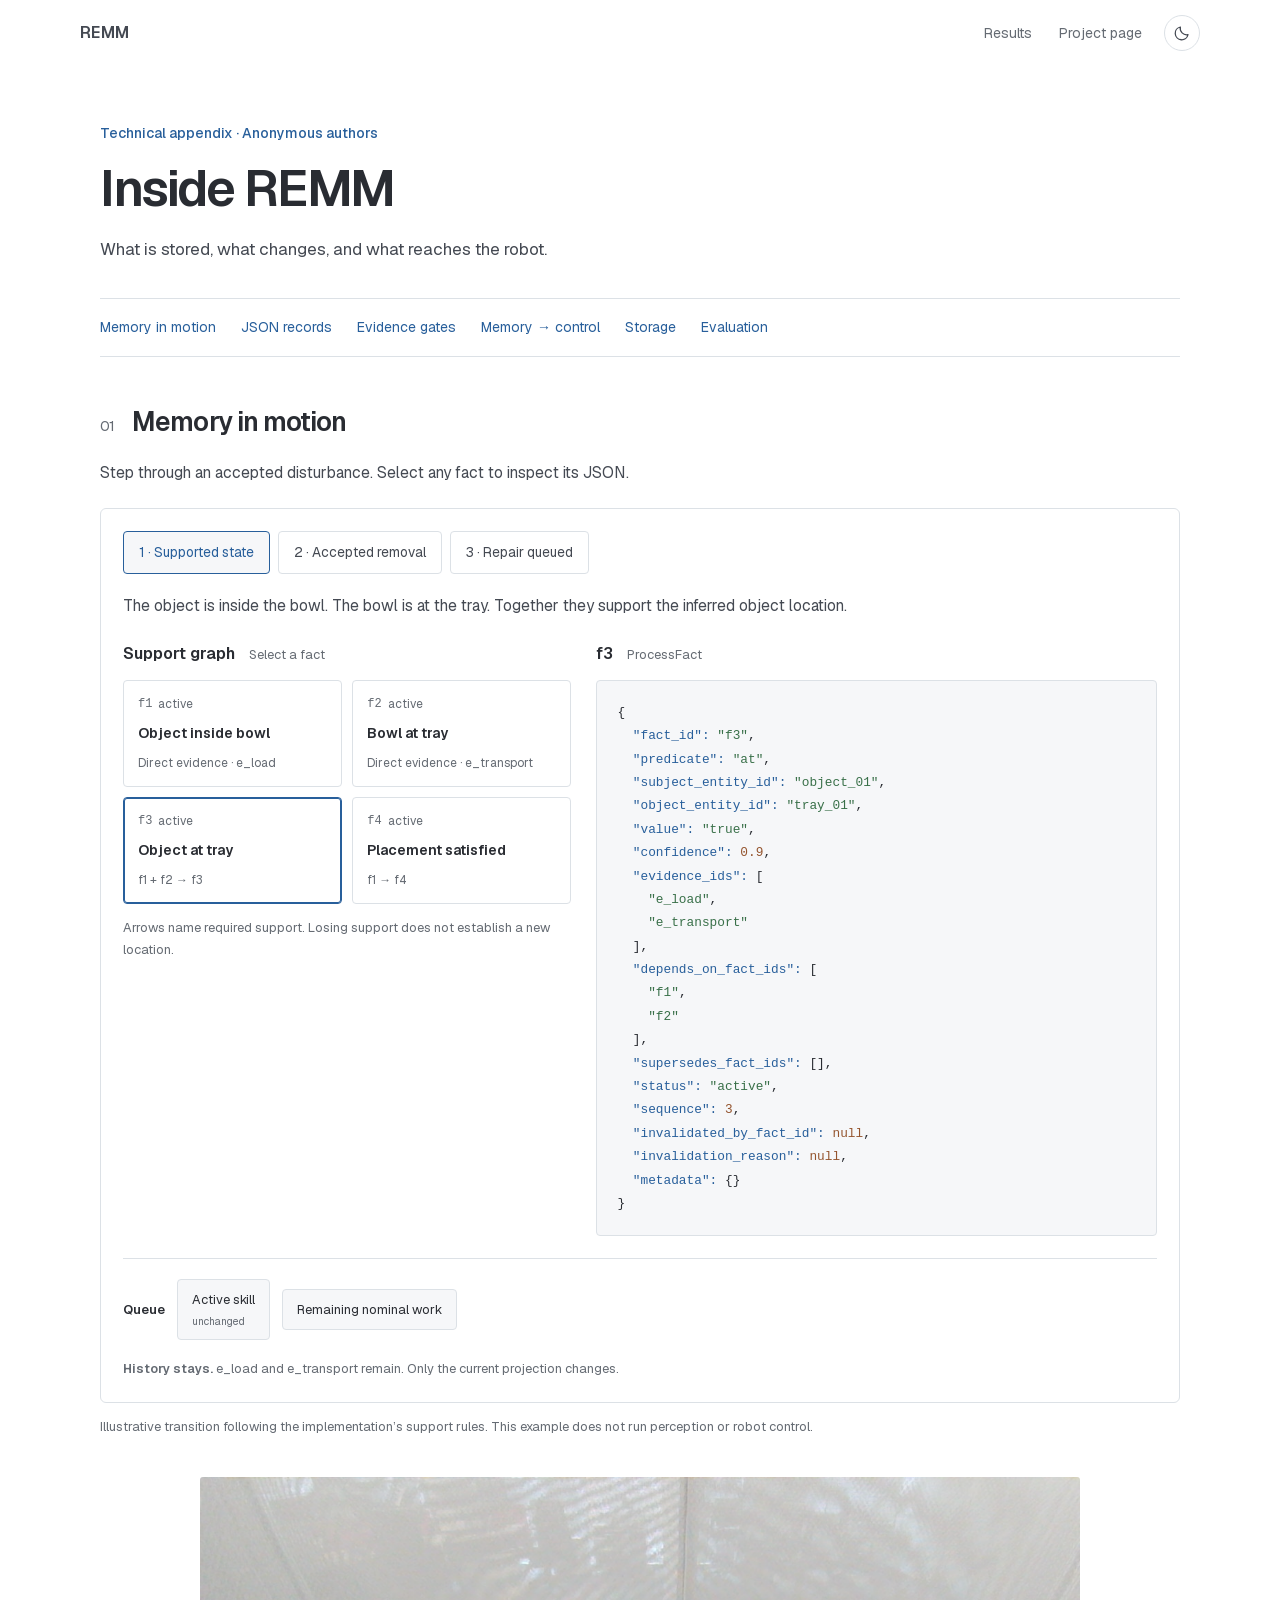
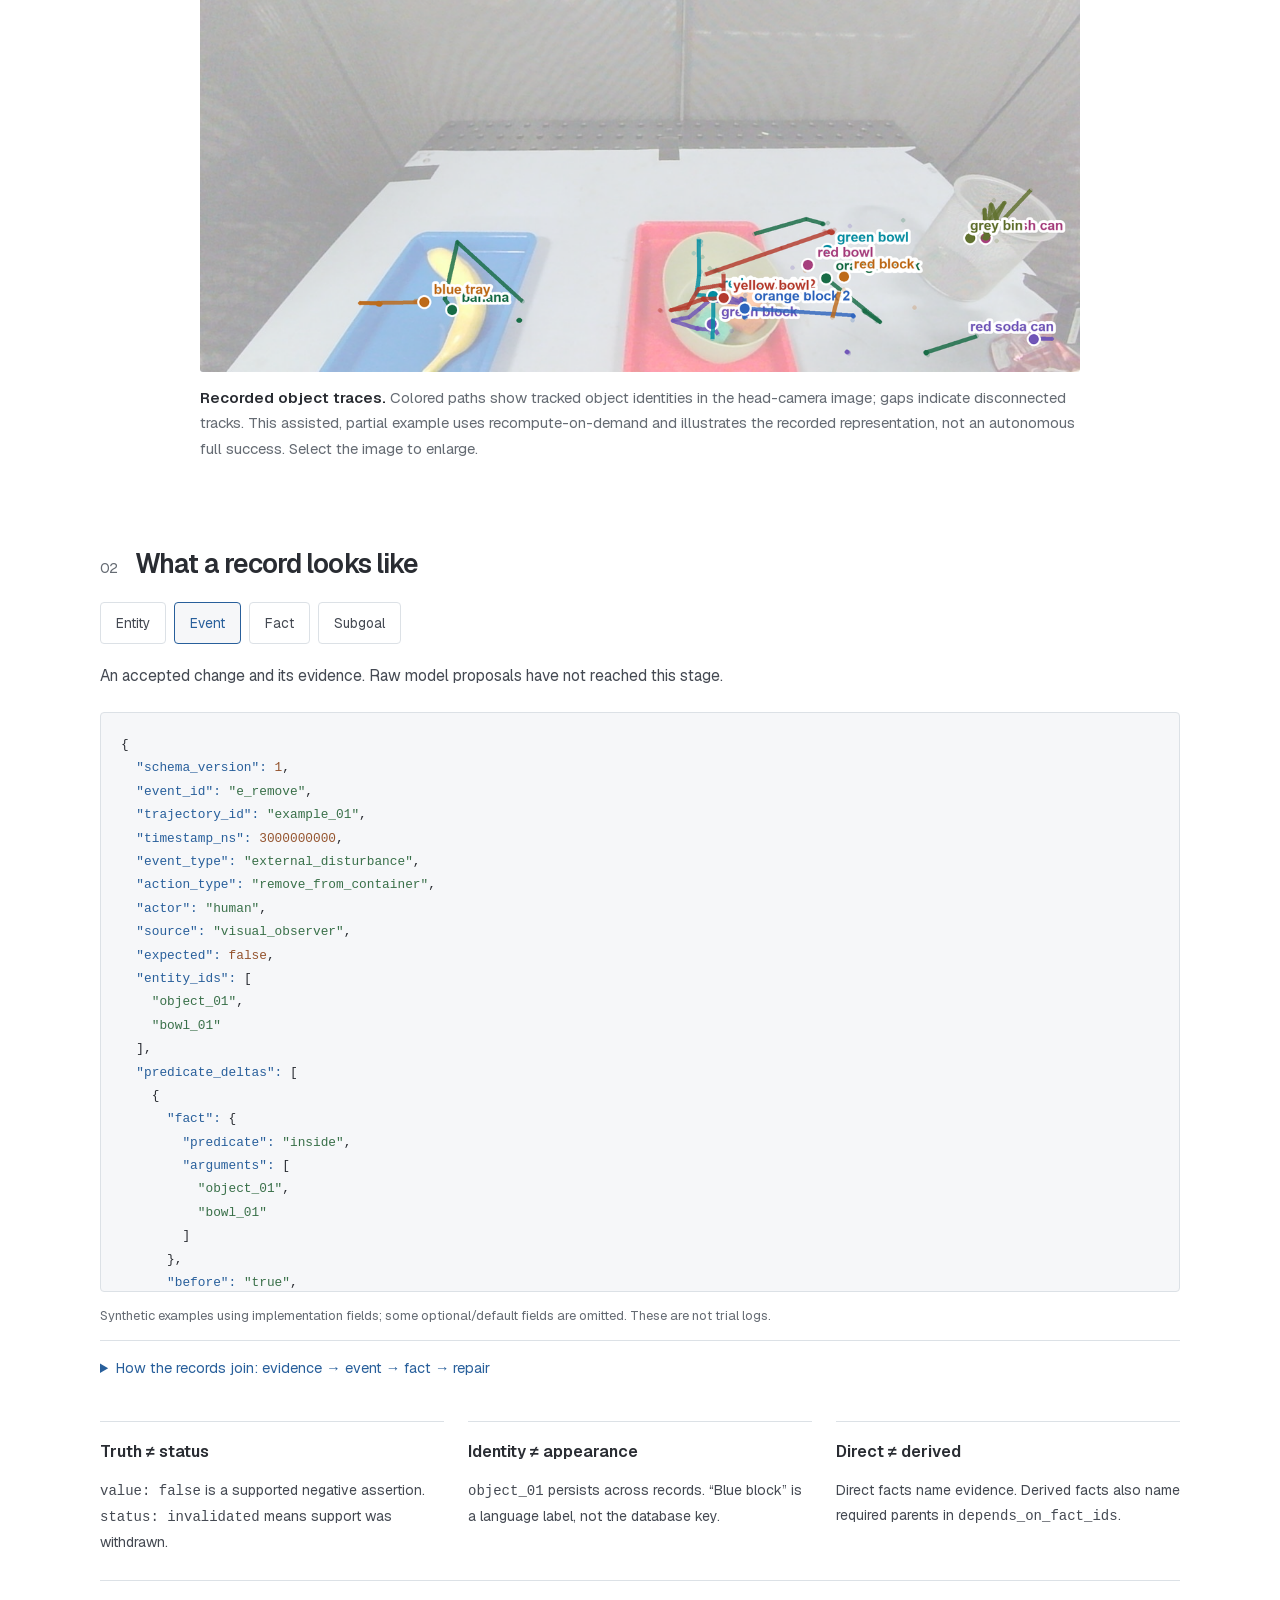
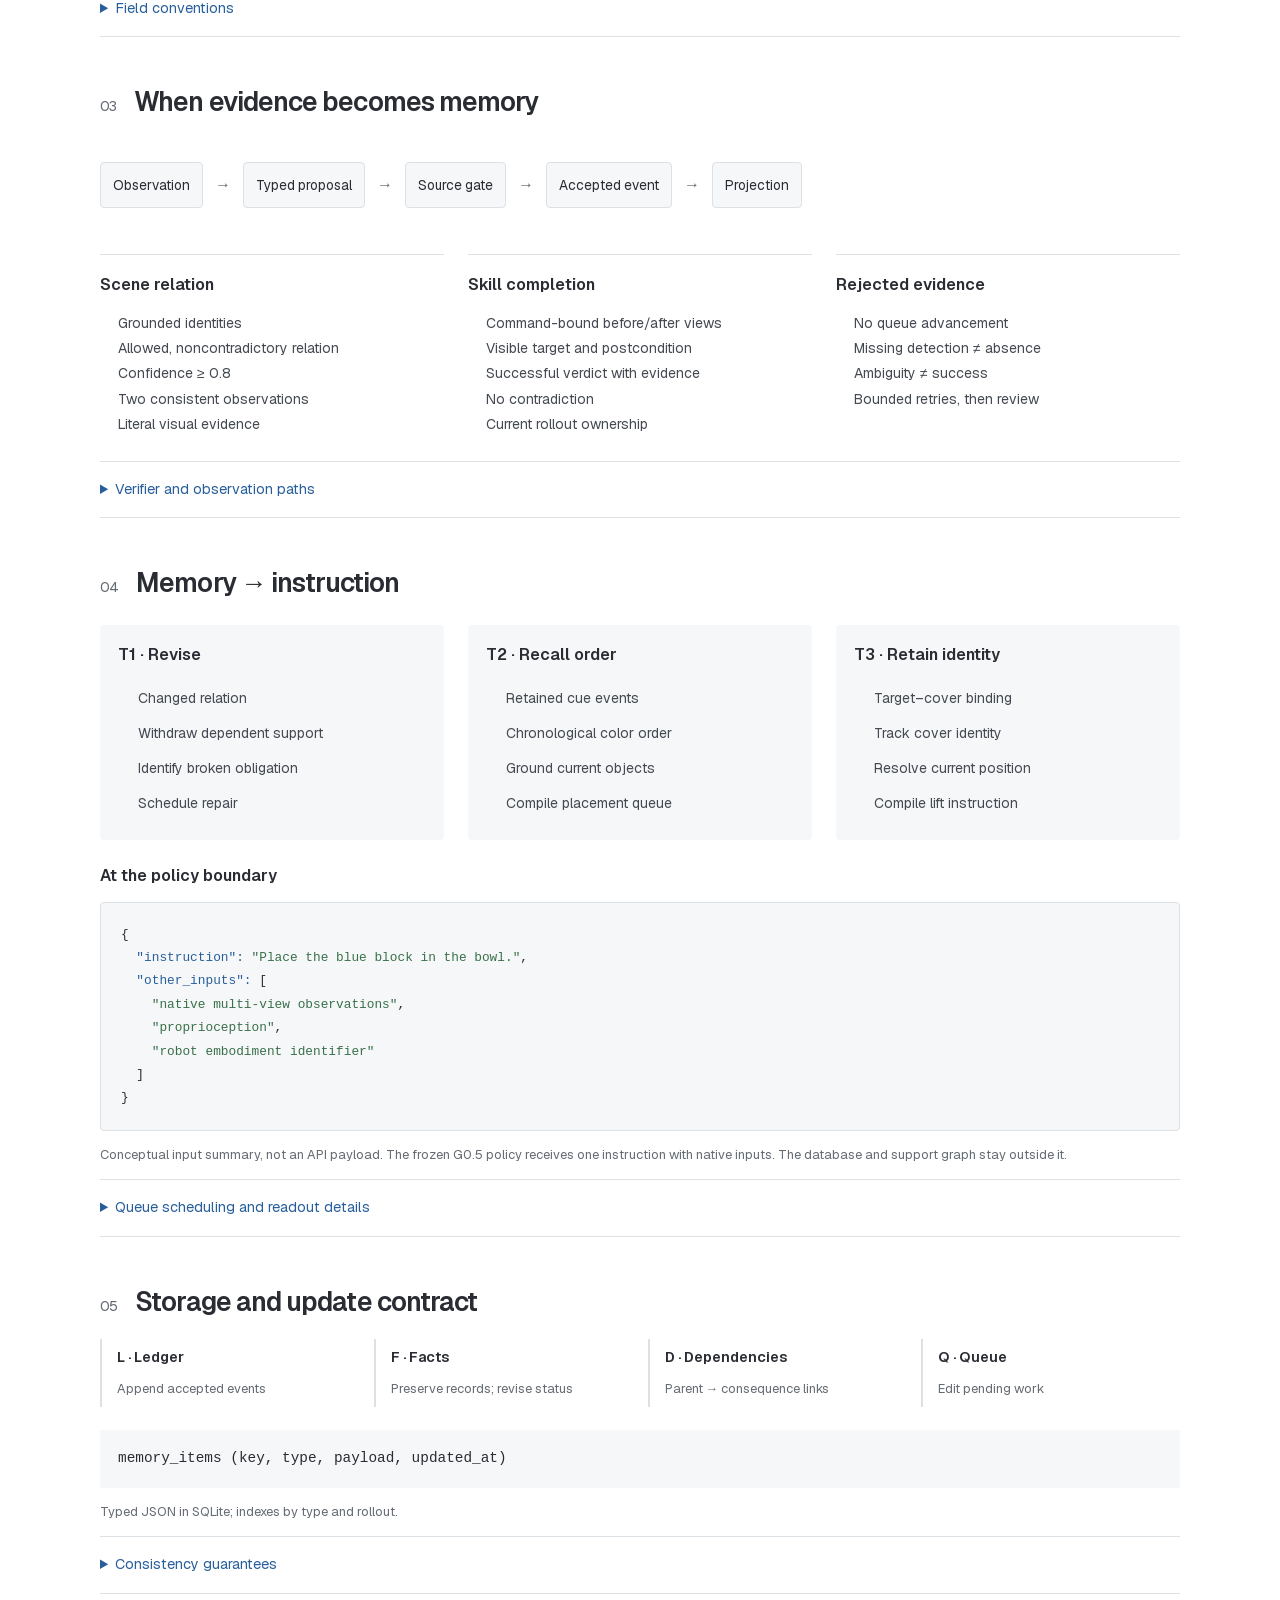
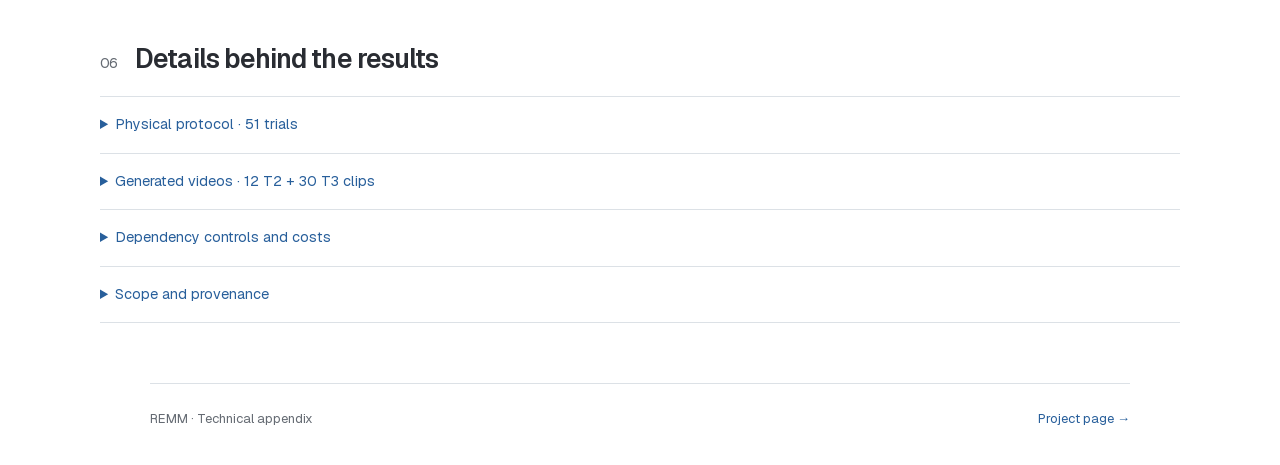
==== appendix/index.html @ a5c566fd "Publish REMM project website" ====
<!DOCTYPE html><html lang="en"><head><meta charSet="utf-8"/><meta name="viewport" content="width=device-width, initial-scale=1"/><link rel="stylesheet" href="/_next/static/css/index.B6FspDvH.css" data-rsc-css-href="/_next/static/css/index.B6FspDvH.css" data-precedence="vite-rsc/importer-resources"/><link rel="modulepreload" fetchPriority="low" href="/_next/static/chunks/index-BjGz3bjh.js"/><script src="/_next/static/chunks/rolldown-runtime-C60lm6uB.js" type="module" async=""></script><script src="/_next/static/chunks/framework-D_rUT4EX.js" type="module" async=""></script><link rel="modulepreload" href="/_next/static/chunks/layout-segment-context-DoL-83Xc.js" crossorigin=""/><link rel="modulepreload" href="/_next/static/chunks/theme-toggle-CH749g_k.js" crossorigin=""/><link rel="modulepreload" href="/_next/static/chunks/memory-explorer-CdDd8PGt.js" crossorigin=""/><title>Inside REMM — Technical appendix</title><meta name="description" content="Inspect REMM records, support dependencies, and memory-to-control updates."/><script>(function(){var t;try{t=localStorage.getItem('remm-theme')}catch(e){}document.documentElement.dataset.theme=t==='dark'||t==='light'?t:matchMedia('(prefers-color-scheme: dark)').matches?'dark':'light'})()</script><script>Object.assign(((self[Symbol.for("vinext.navigationRuntime")]??={bootstrap:{routeManifest:null},functions:{}}).bootstrap.rsc??={rsc:[]}),{params:{},nav:{"pathname":"/appendix","searchParams":[]}})</script><link rel="modulepreload" href="/_next/static/chunks/index-BjGz3bjh.js" />
<link rel="preload" href="/_next/static/_vinext_fonts/geist-8ac0455e797f/geist-98bbbccb.woff2" as="font" type="font/woff2" crossorigin />
<link rel="preload" href="/_next/static/_vinext_fonts/geist-mono-00e989178794/geist-mono-013b2f2f.woff2" as="font" type="font/woff2" crossorigin />
<style data-vinext-fonts>/* cyrillic-ext */
@font-face {
  font-family: 'Geist';
  font-style: normal;
  font-weight: 100 900;
  font-display: swap;
  src: url(/_next/static/_vinext_fonts/geist-8ac0455e797f/geist-ff2310f5.woff2) format('woff2');
  unicode-range: U+0460-052F, U+1C80-1C8A, U+20B4, U+2DE0-2DFF, U+A640-A69F, U+FE2E-FE2F;
}
/* cyrillic */
@font-face {
  font-family: 'Geist';
  font-style: normal;
  font-weight: 100 900;
  font-display: swap;
  src: url(/_next/static/_vinext_fonts/geist-8ac0455e797f/geist-875ccdd4.woff2) format('woff2');
  unicode-range: U+0301, U+0400-045F, U+0490-0491, U+04B0-04B1, U+2116;
}
/* vietnamese */
@font-face {
  font-family: 'Geist';
  font-style: normal;
  font-weight: 100 900;
  font-display: swap;
  src: url(/_next/static/_vinext_fonts/geist-8ac0455e797f/geist-52306abf.woff2) format('woff2');
  unicode-range: U+0102-0103, U+0110-0111, U+0128-0129, U+0168-0169, U+01A0-01A1, U+01AF-01B0, U+0300-0301, U+0303-0304, U+0308-0309, U+0323, U+0329, U+1EA0-1EF9, U+20AB;
}
/* latin-ext */
@font-face {
  font-family: 'Geist';
  font-style: normal;
  font-weight: 100 900;
  font-display: swap;
  src: url(/_next/static/_vinext_fonts/geist-8ac0455e797f/geist-001175b1.woff2) format('woff2');
  unicode-range: U+0100-02BA, U+02BD-02C5, U+02C7-02CC, U+02CE-02D7, U+02DD-02FF, U+0304, U+0308, U+0329, U+1D00-1DBF, U+1E00-1E9F, U+1EF2-1EFF, U+2020, U+20A0-20AB, U+20AD-20C0, U+2113, U+2C60-2C7F, U+A720-A7FF;
}
/* latin */
@font-face {
  font-family: 'Geist';
  font-style: normal;
  font-weight: 100 900;
  font-display: swap;
  src: url(/_next/static/_vinext_fonts/geist-8ac0455e797f/geist-98bbbccb.woff2) format('woff2');
  unicode-range: U+0000-00FF, U+0131, U+0152-0153, U+02BB-02BC, U+02C6, U+02DA, U+02DC, U+0304, U+0308, U+0329, U+2000-206F, U+20AC, U+2122, U+2191, U+2193, U+2212, U+2215, U+FEFF, U+FFFD;
}

@font-face {
  font-family: 'Geist Fallback';
  src: local("Arial");
  ascent-override: 95.94%;
  descent-override: 28.16%;
  line-gap-override: 0.00%;
  size-adjust: 104.76%;
}

.__font_geist_19ysh9d { font-family: 'Geist', 'Geist Fallback'; font-style: normal; }

.__variable_geist_19ysh9d { --font-geist-sans: 'Geist', 'Geist Fallback'; }

/* cyrillic-ext */
@font-face {
  font-family: 'Geist Mono';
  font-style: normal;
  font-weight: 100 900;
  font-display: swap;
  src: url(/_next/static/_vinext_fonts/geist-mono-00e989178794/geist-mono-f6b33328.woff2) format('woff2');
  unicode-range: U+0460-052F, U+1C80-1C8A, U+20B4, U+2DE0-2DFF, U+A640-A69F, U+FE2E-FE2F;
}
/* cyrillic */
@font-face {
  font-family: 'Geist Mono';
  font-style: normal;
  font-weight: 100 900;
  font-display: swap;
  src: url(/_next/static/_vinext_fonts/geist-mono-00e989178794/geist-mono-44e03052.woff2) format('woff2');
  unicode-range: U+0301, U+0400-045F, U+0490-0491, U+04B0-04B1, U+2116;
}
/* symbols2 */
@font-face {
  font-family: 'Geist Mono';
  font-style: normal;
  font-weight: 100 900;
  font-display: swap;
  src: url(/_next/static/_vinext_fonts/geist-mono-00e989178794/geist-mono-0638449e.woff2) format('woff2');
  unicode-range: U+2000-2001, U+2004-2008, U+200A, U+23B8-23BD, U+2500-259F;
}
/* vietnamese */
@font-face {
  font-family: 'Geist Mono';
  font-style: normal;
  font-weight: 100 900;
  font-display: swap;
  src: url(/_next/static/_vinext_fonts/geist-mono-00e989178794/geist-mono-971fb274.woff2) format('woff2');
  unicode-range: U+0102-0103, U+0110-0111, U+0128-0129, U+0168-0169, U+01A0-01A1, U+01AF-01B0, U+0300-0301, U+0303-0304, U+0308-0309, U+0323, U+0329, U+1EA0-1EF9, U+20AB;
}
/* latin-ext */
@font-face {
  font-family: 'Geist Mono';
  font-style: normal;
  font-weight: 100 900;
  font-display: swap;
  src: url(/_next/static/_vinext_fonts/geist-mono-00e989178794/geist-mono-44745446.woff2) format('woff2');
  unicode-range: U+0100-02BA, U+02BD-02C5, U+02C7-02CC, U+02CE-02D7, U+02DD-02FF, U+0304, U+0308, U+0329, U+1D00-1DBF, U+1E00-1E9F, U+1EF2-1EFF, U+2020, U+20A0-20AB, U+20AD-20C0, U+2113, U+2C60-2C7F, U+A720-A7FF;
}
/* latin */
@font-face {
  font-family: 'Geist Mono';
  font-style: normal;
  font-weight: 100 900;
  font-display: swap;
  src: url(/_next/static/_vinext_fonts/geist-mono-00e989178794/geist-mono-013b2f2f.woff2) format('woff2');
  unicode-range: U+0000-00FF, U+0131, U+0152-0153, U+02BB-02BC, U+02C6, U+02DA, U+02DC, U+0304, U+0308, U+0329, U+2000-206F, U+20AC, U+2122, U+2191, U+2193, U+2212, U+2215, U+FEFF, U+FFFD;
}

@font-face {
  font-family: 'Geist Mono Fallback';
  src: local("Arial");
  ascent-override: 74.67%;
  descent-override: 21.92%;
  line-gap-override: 0.00%;
  size-adjust: 134.59%;
}

.__font_geist_mono_1001rt9 { font-family: 'Geist Mono', 'Geist Mono Fallback'; font-style: normal; }

.__variable_geist_mono_1001rt9 { --font-geist-mono: 'Geist Mono', 'Geist Mono Fallback'; }
</style>
</head><body class="__variable_geist_19ysh9d __variable_geist_mono_1001rt9 antialiased"><a class="skip" href="#memory">Skip to appendix</a><header class="site-header"><a class="site-name" href="/">REMM</a><nav aria-label="Page navigation"><a href="/#results">Results</a><a href="/">Project page</a></nav><button type="button" class="theme-toggle" aria-label="Switch to dark mode" title="Switch to dark mode"><svg class="theme-moon" viewBox="0 0 24 24" aria-hidden="true"><path d="M20 14.2A8.6 8.6 0 0 1 9.8 4a8.6 8.6 0 1 0 10.2 10.2Z"></path></svg><svg class="theme-sun" viewBox="0 0 24 24" aria-hidden="true"><circle cx="12" cy="12" r="4"></circle><path d="M12 2v2m0 16v2M2 12h2m16 0h2M5 5l1.5 1.5m11 11L19 19M5 19l1.5-1.5m11-11L19 5"></path></svg></button></header><main class="technical-main"><div class="technical-title"><p class="appendix-kicker">Technical appendix · Anonymous authors</p><h1>Inside REMM</h1><p>What is stored, what changes, and what reaches the robot.</p></div><nav class="technical-nav" aria-label="Appendix contents"><a href="#memory">Memory in motion</a><a href="#records">JSON records</a><a href="#evidence">Evidence gates</a><a href="#control">Memory → control</a><a href="#storage">Storage</a><a href="#evaluation">Evaluation</a></nav><section class="technical-section" id="memory"><h2><span>01</span> Memory in motion</h2><p>Step through an accepted disturbance. Select any fact to inspect its JSON.</p><div class="memory-explorer"><div class="step-controls" aria-label="Example stage"><button aria-pressed="true">1 · Supported state</button><button aria-pressed="false">2 · Accepted removal</button><button aria-pressed="false">3 · Repair queued</button></div><p class="explorer-note" aria-live="polite">The object is inside the bowl. The bowl is at the tray. Together they support the inferred object location.</p><div class="memory-columns"><div><h3>Support graph <small>Select a fact</small></h3><div class="fact-graph"><button class="fact-node active" aria-pressed="false"><span class="fact-top"><code>f1</code><span>active</span></span><strong>Object inside bowl</strong><small>Direct evidence · e_load</small></button><button class="fact-node active" aria-pressed="false"><span class="fact-top"><code>f2</code><span>active</span></span><strong>Bowl at tray</strong><small>Direct evidence · e_transport</small></button><button class="fact-node active selected" aria-pressed="true"><span class="fact-top"><code>f3</code><span>active</span></span><strong>Object at tray</strong><small>f1 + f2 → f3</small></button><button class="fact-node active" aria-pressed="false"><span class="fact-top"><code>f4</code><span>active</span></span><strong>Placement satisfied</strong><small>f1 → f4</small></button></div><p class="tiny-note">Arrows name required support. Losing support does not establish a new location.</p></div><div><h3>f3<!-- --> <small>ProcessFact</small></h3><pre class="json-view" tabindex="0" aria-label="JSON record"><code><span>{
  </span><span class="json-key">&quot;fact_id&quot;:</span><span> </span><span class="json-string">&quot;f3&quot;</span><span>,
  </span><span class="json-key">&quot;predicate&quot;:</span><span> </span><span class="json-string">&quot;at&quot;</span><span>,
  </span><span class="json-key">&quot;subject_entity_id&quot;:</span><span> </span><span class="json-string">&quot;object_01&quot;</span><span>,
  </span><span class="json-key">&quot;object_entity_id&quot;:</span><span> </span><span class="json-string">&quot;tray_01&quot;</span><span>,
  </span><span class="json-key">&quot;value&quot;:</span><span> </span><span class="json-string">&quot;true&quot;</span><span>,
  </span><span class="json-key">&quot;confidence&quot;:</span><span> </span><span class="json-value">0.9</span><span>,
  </span><span class="json-key">&quot;evidence_ids&quot;:</span><span> [
    </span><span class="json-string">&quot;e_load&quot;</span><span>,
    </span><span class="json-string">&quot;e_transport&quot;</span><span>
  ],
  </span><span class="json-key">&quot;depends_on_fact_ids&quot;:</span><span> [
    </span><span class="json-string">&quot;f1&quot;</span><span>,
    </span><span class="json-string">&quot;f2&quot;</span><span>
  ],
  </span><span class="json-key">&quot;supersedes_fact_ids&quot;:</span><span> [],
  </span><span class="json-key">&quot;status&quot;:</span><span> </span><span class="json-string">&quot;active&quot;</span><span>,
  </span><span class="json-key">&quot;sequence&quot;:</span><span> </span><span class="json-value">3</span><span>,
  </span><span class="json-key">&quot;invalidated_by_fact_id&quot;:</span><span> </span><span class="json-value">null</span><span>,
  </span><span class="json-key">&quot;invalidation_reason&quot;:</span><span> </span><span class="json-value">null</span><span>,
  </span><span class="json-key">&quot;metadata&quot;:</span><span> {}
}</span></code></pre></div></div><div class="queue-strip"><strong>Queue</strong><span>Active skill <small>unchanged</small></span><span>Remaining nominal work</span></div><p class="ledger-note"><strong>History stays.</strong> e_load and e_transport remain<!-- -->. Only the current projection changes.</p></div><p class="tiny-note">Illustrative transition following the implementation’s support rules. This example does not run perception or robot control.</p></section><figure class="paper-figure trace-figure"><a href="/figures/memory-traces.png" aria-label="Open memory trace image at full resolution"><img src="/figures/memory-traces.png" width="1280" height="720" loading="lazy" alt="Head-camera view with colored object-identity tracks overlaid across the tabletop."/></a><figcaption><strong>Recorded object traces.</strong> Colored paths show tracked object identities in the head-camera image; gaps indicate disconnected tracks. This assisted, partial example uses recompute-on-demand and illustrates the recorded representation, not an autonomous full success. Select the image to enlarge.</figcaption></figure><section class="technical-section" id="records"><h2><span>02</span> What a record looks like</h2><div><div class="step-controls" aria-label="Record type"><button aria-pressed="false">Entity</button><button aria-pressed="true">Event</button><button aria-pressed="false">Fact</button><button aria-pressed="false">Subgoal</button></div><p class="explorer-note">An accepted change and its evidence. Raw model proposals have not reached this stage.</p><pre class="json-view" tabindex="0" aria-label="JSON record"><code><span>{
  </span><span class="json-key">&quot;schema_version&quot;:</span><span> </span><span class="json-value">1</span><span>,
  </span><span class="json-key">&quot;event_id&quot;:</span><span> </span><span class="json-string">&quot;e_remove&quot;</span><span>,
  </span><span class="json-key">&quot;trajectory_id&quot;:</span><span> </span><span class="json-string">&quot;example_01&quot;</span><span>,
  </span><span class="json-key">&quot;timestamp_ns&quot;:</span><span> </span><span class="json-value">3000000000</span><span>,
  </span><span class="json-key">&quot;event_type&quot;:</span><span> </span><span class="json-string">&quot;external_disturbance&quot;</span><span>,
  </span><span class="json-key">&quot;action_type&quot;:</span><span> </span><span class="json-string">&quot;remove_from_container&quot;</span><span>,
  </span><span class="json-key">&quot;actor&quot;:</span><span> </span><span class="json-string">&quot;human&quot;</span><span>,
  </span><span class="json-key">&quot;source&quot;:</span><span> </span><span class="json-string">&quot;visual_observer&quot;</span><span>,
  </span><span class="json-key">&quot;expected&quot;:</span><span> </span><span class="json-value">false</span><span>,
  </span><span class="json-key">&quot;entity_ids&quot;:</span><span> [
    </span><span class="json-string">&quot;object_01&quot;</span><span>,
    </span><span class="json-string">&quot;bowl_01&quot;</span><span>
  ],
  </span><span class="json-key">&quot;predicate_deltas&quot;:</span><span> [
    {
      </span><span class="json-key">&quot;fact&quot;:</span><span> {
        </span><span class="json-key">&quot;predicate&quot;:</span><span> </span><span class="json-string">&quot;inside&quot;</span><span>,
        </span><span class="json-key">&quot;arguments&quot;:</span><span> [
          </span><span class="json-string">&quot;object_01&quot;</span><span>,
          </span><span class="json-string">&quot;bowl_01&quot;</span><span>
        ]
      },
      </span><span class="json-key">&quot;before&quot;:</span><span> </span><span class="json-string">&quot;true&quot;</span><span>,
      </span><span class="json-key">&quot;after&quot;:</span><span> </span><span class="json-string">&quot;false&quot;</span><span>,
      </span><span class="json-key">&quot;confidence&quot;:</span><span> </span><span class="json-value">0.9</span><span>,
      </span><span class="json-key">&quot;direct&quot;:</span><span> </span><span class="json-value">true</span><span>,
      </span><span class="json-key">&quot;evidence_required&quot;:</span><span> </span><span class="json-value">true</span><span>
    }
  ],
  </span><span class="json-key">&quot;evidence_refs&quot;:</span><span> [
    </span><span class="json-string">&quot;frame_031&quot;</span><span>,
    </span><span class="json-string">&quot;frame_032&quot;</span><span>
  ],
  </span><span class="json-key">&quot;confidence&quot;:</span><span> </span><span class="json-value">0.9</span><span>,
  </span><span class="json-key">&quot;policy_training_eligible&quot;:</span><span> </span><span class="json-value">false</span><span>,
  </span><span class="json-key">&quot;memory_training_eligible&quot;:</span><span> </span><span class="json-value">true</span><span>
}</span></code></pre><p class="tiny-note">Synthetic examples using implementation fields; some optional/default fields are omitted. These are not trial logs.</p></div><details class="reference-details"><summary>How the records join: evidence → event → fact → repair</summary><p>Follow the references without duplicating the observation. These IDs belong only to the synthetic example above.</p><div class="reference-chain"><div><strong>Evidence</strong><code>frame_031 · frame_032</code><small>Referenced by the accepted event</small></div><div><strong>Event</strong><code>e_remove</code><small>Records the negative containment delta</small></div><div><strong>Fact</strong><code>f5 supersedes f1</code><small>f3 and f4 lose their required support</small></div><div><strong>Repair</strong><code>repair_01</code><small>Restores the placement obligation</small></div></div><p><code>evidence_refs</code> connect events to observations; <code>supersedes_fact_ids</code> connect new assertions to replaced records; <code>depends_on_fact_ids</code> connect conclusions to their support. Recovery history retains the triggering event reference.</p></details><div class="contract-grid"><article><h3>Truth ≠ status</h3><p><code>value: false</code> is a supported negative assertion. <code>status: invalidated</code> means support was withdrawn.</p></article><article><h3>Identity ≠ appearance</h3><p><code>object_01</code> persists across records. “Blue block” is a language label, not the database key.</p></article><article><h3>Direct ≠ derived</h3><p>Direct facts name evidence. Derived facts also name required parents in <code>depends_on_fact_ids</code>.</p></article></div><details><summary>Field conventions</summary><p>Fact values: true / false / unresolved. Event deltas: true / false / unknown. Fact status: active / superseded / invalidated. Confidence is in [0,1], not calibrated probability. A derived spatial fact inherits the minimum confidence of its parents.</p></details></section><section class="technical-section" id="evidence"><h2><span>03</span> When evidence becomes memory</h2><div class="gate-flow"><span>Observation</span><b>→</b><span>Typed proposal</span><b>→</b><span>Source gate</span><b>→</b><span>Accepted event</span><b>→</b><span>Projection</span></div><div class="contract-grid"><article><h3>Scene relation</h3><ul><li>Grounded identities</li><li>Allowed, noncontradictory relation</li><li>Confidence ≥ 0.8</li><li>Two consistent observations</li><li>Literal visual evidence</li></ul></article><article><h3>Skill completion</h3><ul><li>Command-bound before/after views</li><li>Visible target and postcondition</li><li>Successful verdict with evidence</li><li>No contradiction</li><li>Current rollout ownership</li></ul></article><article><h3>Rejected evidence</h3><ul><li>No queue advancement</li><li>Missing detection ≠ absence</li><li>Ambiguity ≠ success</li><li>Bounded retries, then review</li></ul></article></div><details><summary>Verifier and observation paths</summary><p>Frozen Qwen3-VL-4B-Instruct supports constrained decomposition and verification; OWLv2 provides 2D proposals. Verification uses head/wrist views with temporally separated after frames. Operator-grounded evidence has separate provenance. Ownership checks reject delayed responses for a different rollout, subgoal, or instruction.</p></details></section><section class="technical-section" id="control"><h2><span>04</span> Memory → instruction</h2><div class="control-grid"><article><h3>T1 · Revise</h3><ol><li>Changed relation</li><li>Withdraw dependent support</li><li>Identify broken obligation</li><li>Schedule repair</li></ol></article><article><h3>T2 · Recall order</h3><ol><li>Retained cue events</li><li>Chronological color order</li><li>Ground current objects</li><li>Compile placement queue</li></ol></article><article><h3>T3 · Retain identity</h3><ol><li>Target–cover binding</li><li>Track cover identity</li><li>Resolve current position</li><li>Compile lift instruction</li></ol></article></div><h3>At the policy boundary</h3><pre class="json-view" tabindex="0" aria-label="JSON record"><code><span>{
  </span><span class="json-key">&quot;instruction&quot;:</span><span> </span><span class="json-string">&quot;Place the blue block in the bowl.&quot;</span><span>,
  </span><span class="json-key">&quot;other_inputs&quot;:</span><span> [
    </span><span class="json-string">&quot;native multi-view observations&quot;</span><span>,
    </span><span class="json-string">&quot;proprioception&quot;</span><span>,
    </span><span class="json-string">&quot;robot embodiment identifier&quot;</span><span>
  ]
}</span></code></pre><p class="tiny-note">Conceptual input summary, not an API payload. The frozen G0.5 policy receives one instruction with native inputs. The database and support graph stay outside it.</p><details><summary>Queue scheduling and readout details</summary><p>Repairs sharing entities with the active skill go immediately after it; otherwise they follow remaining nominal work. Equivalent repairs are deduplicated. Pending destinations can change, but the active instruction remains fixed until a verified stationary boundary.</p><p>Offline T2 uses eight sampled views and frozen-VLM detections; offline T3 initializes a pixel-based binding and uses MIL tracking. These differ from the physical observation paths. Active-fact retrieval includes support ancestors for audit, not learned attention or memory-token injection.</p></details></section><section class="technical-section" id="storage"><h2><span>05</span> Storage and update contract</h2><div class="storage-map"><div><strong>L · Ledger</strong><span>Append accepted events</span></div><div><strong>F · Facts</strong><span>Preserve records; revise status</span></div><div><strong>D · Dependencies</strong><span>Parent → consequence links</span></div><div><strong>Q · Queue</strong><span>Edit pending work</span></div></div><pre class="schema-line">memory_items (key, type, payload, updated_at)</pre><p class="tiny-note">Typed JSON in SQLite; indexes by type and rollout.</p><details><summary>Consistency guarantees</summary><ul><li>Same event ID and payload: idempotent replay. Changed payload under that ID: reject.</li><li>Out-of-order timestamps: reject in the active projector.</li><li>Inactive parent: cannot support a new derived fact.</li><li>Projection failure: roll back database writes and restore process state.</li><li>Nested updates: savepoints within an immediate transaction.</li><li>Spatial-support cycle: reject.</li></ul><p>Consistency does not establish perception accuracy. An atomic update can still store an incorrectly accepted observation.</p></details></section><section class="technical-section" id="evaluation"><h2><span>06</span> Details behind the results</h2><details><summary>Physical protocol · 51 trials</summary><p>Matched instances, cameras, and workspace; external reset checks. T1 interventions follow full retraction. T2 orders are counterbalanced. T3 moves one cup at a time with pauses. External and policy-camera evidence supplies outcome labels; model completion claims do not.</p><p>Progress, decision accuracy, partial completion, and full success are separate. Each rate excludes blank labels from its own denominator. Valid timeouts remain failures; wrong setup or missing required evidence may be unscorable.</p></details><details><summary>Generated videos · 12 T2 + 30 T3 clips</summary><p>Matched clips with method-native observation selection and compute. Labels stay scorer-only. T2 grounding is open-vocabulary; T3 always uses left/middle/right. No G0.5 execution occurs. Additional revision and distractor tracks are unscored. Retained approval records lack reviewer-count and adjudication metadata.</p></details><details><summary>Dependency controls and costs</summary><p>Explicit invalidation reads broken-goal records. Recompute-on-demand checks saved postconditions against current direct facts. Direct-update-only changes relations without downstream broken-goal detection. No standalone numeric ablation is asserted here.</p><p>Time excludes setup and later labeling. Queries count fresh G0.5 action chunks. Logical memory traffic counts serialized writes and retrievals separately from camera streams, audit videos, and model weights. Cost efficiencies normalize against the best task-specific median.</p></details><details><summary>Scope and provenance</summary><p>Examples use synthetic IDs and inspected release-candidate schema fields. Support rules are compiler-supplied, not learned causal discovery. Symbolic locations and 2D boxes are not metric 3D reconstruction. Complete identity loss, appearance shift, and unrestricted occlusion remain limitations.</p></details></section></main><footer><span>REMM · Technical appendix</span><a href="/">Project page →</a></footer><script type="module" src="/_next/static/chunks/index-BjGz3bjh.js" id="_R_" async=""></script><script>((self[Symbol.for("vinext.navigationRuntime")]??={bootstrap:{routeManifest:null},functions:{}}).bootstrap.rsc??={rsc:[]}).rsc.push("0:{\"page:/appendix\":\"$L1\",\"layout:/\":\"$L2\",\"route:/appendix\":\"$L3\",\"__route\":\"route:/appendix\",\"__interceptionContext\":null,\"__layoutIds\":[\"layout:/\"],\"__rootLayout\":\"/\",\"__bfcacheSegmentIdentities\":{\"layout:/\":\"[\\\"layout\\\",\\\"layout:/\\\",\\\"root-boundary:/\\\",\\\"\\\"]\",\"page:/appendix\":\"[\\\"page\\\",\\\"page:/appendix\\\",\\\"root-boundary:/\\\",\\\"[\\\\\\\"appendix\\\\\\\"]\\\"]\"},\"__srcPage\":[\"appendix\",\"page\"],\"__layoutFlags\":{\"layout:/\":\"s\"},\"__artifactCompatibility\":{\"schemaVersion\":1,\"graphVersion\":\"app-route-graph:2e97ac4b723c6f58\",\"deploymentVersion\":\"49ec161a-a3fc-423a-b75b-5b564b4cd134\",\"appElementsSchemaVersion\":1,\"rscPayloadSchemaVersion\":1,\"rootBoundaryId\":\"/\",\"renderEpoch\":null}}\n")</script><script>((self[Symbol.for("vinext.navigationRuntime")]??={bootstrap:{routeManifest:null},functions:{}}).bootstrap.rsc??={rsc:[]}).rsc.push("4:I[\"c5beb10df826\",[],\"Children\",1]\n")</script><script>((self[Symbol.for("vinext.navigationRuntime")]??={bootstrap:{routeManifest:null},functions:{}}).bootstrap.rsc??={rsc:[]}).rsc.push("5:I[\"0dc7e6a5ccb2\",[],\"GlobalErrorBoundary\",1]\n")</script><script>((self[Symbol.for("vinext.navigationRuntime")]??={bootstrap:{routeManifest:null},functions:{}}).bootstrap.rsc??={rsc:[]}).rsc.push("6:I[\"610eead2fe97\",[],\"default\",1]\n")</script><script>((self[Symbol.for("vinext.navigationRuntime")]??={bootstrap:{routeManifest:null},functions:{}}).bootstrap.rsc??={rsc:[]}).rsc.push("7:I[\"0dc7e6a5ccb2\",[],\"ErrorBoundary\",1]\n")</script><script>((self[Symbol.for("vinext.navigationRuntime")]??={bootstrap:{routeManifest:null},functions:{}}).bootstrap.rsc??={rsc:[]}).rsc.push("8:I[\"8c444080ebb8\",[],\"LayoutSegmentProvider\",1]\n")</script><script>((self[Symbol.for("vinext.navigationRuntime")]??={bootstrap:{routeManifest:null},functions:{}}).bootstrap.rsc??={rsc:[]}).rsc.push("9:I[\"c5beb10df826\",[],\"Slot\",1]\n")</script><script>((self[Symbol.for("vinext.navigationRuntime")]??={bootstrap:{routeManifest:null},functions:{}}).bootstrap.rsc??={rsc:[]}).rsc.push("a:I[\"0dc7e6a5ccb2\",[],\"NotFoundBoundary\",1]\n")</script><script>((self[Symbol.for("vinext.navigationRuntime")]??={bootstrap:{routeManifest:null},functions:{}}).bootstrap.rsc??={rsc:[]}).rsc.push("b:I[\"40fe166cc87b\",[],\"AppRouterScrollTarget\",1]\n")</script><script>((self[Symbol.for("vinext.navigationRuntime")]??={bootstrap:{routeManifest:null},functions:{}}).bootstrap.rsc??={rsc:[]}).rsc.push("c:I[\"0dc7e6a5ccb2\",[],\"RedirectBoundary\",1]\n")</script><script>((self[Symbol.for("vinext.navigationRuntime")]??={bootstrap:{routeManifest:null},functions:{}}).bootstrap.rsc??={rsc:[]}).rsc.push(":HL[\"/_next/static/css/index.B6FspDvH.css\",\"style\"     ]\n")</script><script>((self[Symbol.for("vinext.navigationRuntime")]??={bootstrap:{routeManifest:null},functions:{}}).bootstrap.rsc??={rsc:[]}).rsc.push("2:[[[\"$\",\"link\",\"css:/_next/static/css/index.B6FspDvH.css\",{\"rel\":\"stylesheet\",\"precedence\":\"vite-rsc/importer-resources\",\"href\":\"/_next/static/css/index.B6FspDvH.css\",\"data-rsc-css-href\":\"/_next/static/css/index.B6FspDvH.css\"}],\"$undefined\"],[\"$\",\"html\",null,{\"lang\":\"en\",\"suppressHydrationWarning\":true,\"children\":[[\"$\",\"head\",null,{\"children\":[\"$\",\"script\",null,{\"dangerouslySetInnerHTML\":{\"__html\":\"(function(){var t;try{t=localStorage.getItem('remm-theme')}catch(e){}document.documentElement.dataset.theme=t==='dark'||t==='light'?t:matchMedia('(prefers-color-scheme: dark)').matches?'dark':'light'})()\"}}]}],[\"$\",\"body\",null,{\"className\":\"__variable_geist_19ysh9d __variable_geist_mono_1001rt9 antialiased\",\"children\":[\"$\",\"$L4\",null,{}]}]]}]]\n")</script><script>((self[Symbol.for("vinext.navigationRuntime")]??={bootstrap:{routeManifest:null},functions:{}}).bootstrap.rsc??={rsc:[]}).rsc.push("3:[[[\"$\",\"meta\",null,{\"charSet\":\"utf-8\"}],[[\"$\",\"title\",\"0\",{\"children\":\"Inside REMM — Technical appendix\"}],[\"$\",\"meta\",\"1\",{\"name\":\"description\",\"content\":\"Inspect REMM records, support dependencies, and memory-to-control updates.\"}]],[[\"$\",\"meta\",\"0\",{\"name\":\"viewport\",\"content\":\"width=device-width, initial-scale=1\"}]]],[\"$\",\"$L5\",null,{\"fallback\":\"$6\",\"children\":[\"$\",\"$L7\",null,{\"fallback\":\"$6\",\"children\":[\"$\",\"$L8\",null,{\"providerId\":\"layout:/\",\"segmentMap\":{\"children\":[\"appendix\"]},\"children\":[\"$\",\"$L9\",null,{\"id\":\"layout:/\",\"parallelSlots\":\"$undefined\",\"children\":[\"$\",\"$La\",null,{\"resetKey\":\"appendix\",\"fallback\":[[\"$\",\"title\",null,{\"children\":\"404: This page could not be found.\"}],[\"$\",\"div\",null,{\"style\":{\"fontFamily\":\"system-ui,\\\"Segoe UI\\\",Roboto,Helvetica,Arial,sans-serif,\\\"Apple Color Emoji\\\",\\\"Segoe UI Emoji\\\"\",\"height\":\"100vh\",\"textAlign\":\"center\",\"display\":\"flex\",\"flexDirection\":\"column\",\"alignItems\":\"center\",\"justifyContent\":\"center\"},\"children\":[\"$\",\"div\",null,{\"children\":[[\"$\",\"style\",null,{\"dangerouslySetInnerHTML\":{\"__html\":\"body{color:#000;background:#fff;margin:0}.next-error-h1{border-right:1px solid rgba(0,0,0,.3)}@media (prefers-color-scheme:dark){body{color:#fff;background:#000}.next-error-h1{border-right:1px solid rgba(255,255,255,.3)}}\"}}],[\"$\",\"h1\",null,{\"className\":\"next-error-h1\",\"style\":{\"display\":\"inline-block\",\"margin\":\"0 20px 0 0\",\"padding\":\"0 23px 0 0\",\"fontSize\":24,\"fontWeight\":500,\"verticalAlign\":\"top\",\"lineHeight\":\"49px\"},\"children\":404}],[\"$\",\"div\",null,{\"style\":{\"display\":\"inline-block\"},\"children\":[\"$\",\"h2\",null,{\"style\":{\"fontSize\":14,\"fontWeight\":400,\"lineHeight\":\"49px\",\"margin\":0},\"children\":\"This page could not be found.\"}]}]]}]}]],\"children\":[\"$\",\"$Lb\",null,{\"children\":[\"$\",\"$Lc\",null,{\"children\":[[\"$\",\"$L8\",null,{\"providerId\":\"page:/appendix\",\"segmentMap\":{\"children\":[\"__PAGE__\"]},\"children\":[\"$\",\"$L9\",null,{\"id\":\"page:/appendix\"}]}],null]}]}]}]}]}]}]}],null,null]\n")</script><script>((self[Symbol.for("vinext.navigationRuntime")]??={bootstrap:{routeManifest:null},functions:{}}).bootstrap.rsc??={rsc:[]}).rsc.push("d:I[\"461672cbae33\",[],\"default\",1]\n")</script><script>((self[Symbol.for("vinext.navigationRuntime")]??={bootstrap:{routeManifest:null},functions:{}}).bootstrap.rsc??={rsc:[]}).rsc.push("e:I[\"fd763bc3c8b0\",[],\"default\",1]\n")</script><script>((self[Symbol.for("vinext.navigationRuntime")]??={bootstrap:{routeManifest:null},functions:{}}).bootstrap.rsc??={rsc:[]}).rsc.push("f:I[\"fd763bc3c8b0\",[],\"RecordBrowser\",1]\n")</script><script>((self[Symbol.for("vinext.navigationRuntime")]??={bootstrap:{routeManifest:null},functions:{}}).bootstrap.rsc??={rsc:[]}).rsc.push("1:[[\"$\",\"a\",null,{\"className\":\"skip\",\"href\":\"#memory\",\"children\":\"Skip to appendix\"}],[\"$\",\"header\",null,{\"className\":\"site-header\",\"children\":[[\"$\",\"a\",null,{\"className\":\"site-name\",\"href\":\"/\",\"children\":\"REMM\"}],[\"$\",\"nav\",null,{\"aria-label\":\"Page navigation\",\"children\":[[\"$\",\"a\",null,{\"href\":\"/#results\",\"children\":\"Results\"}],[\"$\",\"a\",null,{\"href\":\"/\",\"children\":\"Project page\"}]]}],[\"$\",\"$Ld\",null,{}]]}],[\"$\",\"main\",null,{\"className\":\"technical-main\",\"children\":[[\"$\",\"div\",null,{\"className\":\"technical-title\",\"children\":[[\"$\",\"p\",null,{\"className\":\"appendix-kicker\",\"children\":\"Technical appendix · Anonymous authors\"}],[\"$\",\"h1\",null,{\"children\":\"Inside REMM\"}],[\"$\",\"p\",null,{\"children\":\"What is stored, what changes, and what reaches the robot.\"}]]}],[\"$\",\"nav\",null,{\"className\":\"technical-nav\",\"aria-label\":\"Appendix contents\",\"children\":[[\"$\",\"a\",\"memory\",{\"href\":\"#memory\",\"children\":\"Memory in motion\"}],[\"$\",\"a\",\"records\",{\"href\":\"#records\",\"children\":\"JSON records\"}],[\"$\",\"a\",\"evidence\",{\"href\":\"#evidence\",\"children\":\"Evidence gates\"}],[\"$\",\"a\",\"control\",{\"href\":\"#control\",\"children\":\"Memory → control\"}],[\"$\",\"a\",\"storage\",{\"href\":\"#storage\",\"children\":\"Storage\"}],[\"$\",\"a\",\"evaluation\",{\"href\":\"#evaluation\",\"children\":\"Evaluation\"}]]}],[\"$\",\"section\",null,{\"className\":\"technical-section\",\"id\":\"memory\",\"children\":[[\"$\",\"h2\",null,{\"children\":[[\"$\",\"span\",null,{\"children\":\"01\"}],\" Memory in motion\"]}],[\"$\",\"p\",null,{\"children\":\"Step through an accepted disturbance. Select any fact to inspect its JSON.\"}],[\"$\",\"$Le\",null,{}],[\"$\",\"p\",null,{\"className\":\"tiny-note\",\"children\":\"Illustrative transition following the implementation’s support rules. This example does not run perception or robot control.\"}]]}],[\"$\",\"figure\",null,{\"className\":\"paper-figure trace-figure\",\"children\":[[\"$\",\"a\",null,{\"href\":\"/figures/memory-traces.png\",\"aria-label\":\"Open memory trace image at full resolution\",\"children\":[\"$\",\"img\",null,{\"src\":\"/figures/memory-traces.png\",\"width\":\"1280\",\"height\":\"720\",\"loading\":\"lazy\",\"alt\":\"Head-camera view with colored object-identity tracks overlaid across the tabletop.\"}]}],[\"$\",\"figcaption\",null,{\"children\":[[\"$\",\"strong\",null,{\"children\":\"Recorded object traces.\"}],\" Colored paths show tracked object identities in the head-camera image; gaps indicate disconnected tracks. This assisted, partial example uses recompute-on-demand and illustrates the recorded representation, not an autonomous full success. Select the image to enlarge.\"]}]]}],[\"$\",\"section\",null,{\"className\":\"technical-section\",\"id\":\"records\",\"children\":[[\"$\",\"h2\",null,{\"children\":[[\"$\",\"span\",null,{\"children\":\"02\"}],\" What a record looks like\"]}],[\"$\",\"$Lf\",null,{}],[\"$\",\"details\",null,{\"className\":\"reference-details\",\"children\":[[\"$\",\"summary\",null,{\"children\":\"How the records join: evidence → event → fact → repair\"}],[\"$\",\"p\",null,{\"children\":\"Follow the references without duplicating the observation. These IDs belong only to the synthetic example above.\"}],[\"$\",\"div\",null,{\"className\":\"reference-chain\",\"children\":[[\"$\",\"div\",null,{\"children\":[[\"$\",\"strong\",null,{\"children\":\"Evidence\"}],[\"$\",\"code\",null,{\"children\":\"frame_031 · frame_032\"}],[\"$\",\"small\",null,{\"children\":\"Referenced by the accepted event\"}]]}],[\"$\",\"div\",null,{\"children\":[[\"$\",\"strong\",null,{\"children\":\"Event\"}],[\"$\",\"code\",null,{\"children\":\"e_remove\"}],[\"$\",\"small\",null,{\"children\":\"Records the negative containment delta\"}]]}],[\"$\",\"div\",null,{\"children\":[[\"$\",\"strong\",null,{\"children\":\"Fact\"}],[\"$\",\"code\",null,{\"children\":\"f5 supersedes f1\"}],[\"$\",\"small\",null,{\"children\":\"f3 and f4 lose their required support\"}]]}],[\"$\",\"div\",null,{\"children\":[[\"$\",\"strong\",null,{\"children\":\"Repair\"}],[\"$\",\"code\",null,{\"children\":\"repair_01\"}],[\"$\",\"small\",null,{\"children\":\"Restores the placement obligation\"}]]}]]}],[\"$\",\"p\",null,{\"children\":[[\"$\",\"code\",null,{\"children\":\"evidence_refs\"}],\" connect events to observations; \",[\"$\",\"code\",null,{\"children\":\"supersedes_fact_ids\"}],\" connect new assertions to replaced records; \",[\"$\",\"code\",null,{\"children\":\"depends_on_fact_ids\"}],\" connect conclusions to their support. Recovery history retains the triggering event reference.\"]}]]}],[\"$\",\"div\",null,{\"className\":\"contract-grid\",\"children\":[[\"$\",\"article\",null,{\"children\":[[\"$\",\"h3\",null,{\"children\":\"Truth ≠ status\"}],[\"$\",\"p\",null,{\"children\":[[\"$\",\"code\",null,{\"children\":\"value: false\"}],\" is a supported negative assertion. \",[\"$\",\"code\",null,{\"children\":\"status: invalidated\"}],\" means support was withdrawn.\"]}]]}],\"$L10\",\"$L11\"]}],\"$L12\"]}],\"$L13\",\"$L14\",\"$L15\",\"$L16\"]}],\"$L17\"]\n")</script><script>((self[Symbol.for("vinext.navigationRuntime")]??={bootstrap:{routeManifest:null},functions:{}}).bootstrap.rsc??={rsc:[]}).rsc.push("18:I[\"fd763bc3c8b0\",[],\"JsonView\",1]\n")</script><script>((self[Symbol.for("vinext.navigationRuntime")]??={bootstrap:{routeManifest:null},functions:{}}).bootstrap.rsc??={rsc:[]}).rsc.push("10:[\"$\",\"article\",null,{\"children\":[[\"$\",\"h3\",null,{\"children\":\"Identity ≠ appearance\"}],[\"$\",\"p\",null,{\"children\":[[\"$\",\"code\",null,{\"children\":\"object_01\"}],\" persists across records. “Blue block” is a language label, not the database key.\"]}]]}]\n")</script><script>((self[Symbol.for("vinext.navigationRuntime")]??={bootstrap:{routeManifest:null},functions:{}}).bootstrap.rsc??={rsc:[]}).rsc.push("11:[\"$\",\"article\",null,{\"children\":[[\"$\",\"h3\",null,{\"children\":\"Direct ≠ derived\"}],[\"$\",\"p\",null,{\"children\":[\"Direct facts name evidence. Derived facts also name required parents in \",[\"$\",\"code\",null,{\"children\":\"depends_on_fact_ids\"}],\".\"]}]]}]\n")</script><script>((self[Symbol.for("vinext.navigationRuntime")]??={bootstrap:{routeManifest:null},functions:{}}).bootstrap.rsc??={rsc:[]}).rsc.push("12:[\"$\",\"details\",null,{\"children\":[[\"$\",\"summary\",null,{\"children\":\"Field conventions\"}],[\"$\",\"p\",null,{\"children\":\"Fact values: true / false / unresolved. Event deltas: true / false / unknown. Fact status: active / superseded / invalidated. Confidence is in [0,1], not calibrated probability. A derived spatial fact inherits the minimum confidence of its parents.\"}]]}]\n")</script><script>((self[Symbol.for("vinext.navigationRuntime")]??={bootstrap:{routeManifest:null},functions:{}}).bootstrap.rsc??={rsc:[]}).rsc.push("13:[\"$\",\"section\",null,{\"className\":\"technical-section\",\"id\":\"evidence\",\"children\":[[\"$\",\"h2\",null,{\"children\":[[\"$\",\"span\",null,{\"children\":\"03\"}],\" When evidence becomes memory\"]}],[\"$\",\"div\",null,{\"className\":\"gate-flow\",\"children\":[[\"$\",\"span\",null,{\"children\":\"Observation\"}],[\"$\",\"b\",null,{\"children\":\"→\"}],[\"$\",\"span\",null,{\"children\":\"Typed proposal\"}],[\"$\",\"b\",null,{\"children\":\"→\"}],[\"$\",\"span\",null,{\"children\":\"Source gate\"}],[\"$\",\"b\",null,{\"children\":\"→\"}],[\"$\",\"span\",null,{\"children\":\"Accepted event\"}],[\"$\",\"b\",null,{\"children\":\"→\"}],[\"$\",\"span\",null,{\"children\":\"Projection\"}]]}],[\"$\",\"div\",null,{\"className\":\"contract-grid\",\"children\":[[\"$\",\"article\",null,{\"children\":[[\"$\",\"h3\",null,{\"children\":\"Scene relation\"}],[\"$\",\"ul\",null,{\"children\":[[\"$\",\"li\",null,{\"children\":\"Grounded identities\"}],[\"$\",\"li\",null,{\"children\":\"Allowed, noncontradictory relation\"}],[\"$\",\"li\",null,{\"children\":\"Confidence ≥ 0.8\"}],[\"$\",\"li\",null,{\"children\":\"Two consistent observations\"}],[\"$\",\"li\",null,{\"children\":\"Literal visual evidence\"}]]}]]}],[\"$\",\"article\",null,{\"children\":[[\"$\",\"h3\",null,{\"children\":\"Skill completion\"}],[\"$\",\"ul\",null,{\"children\":[[\"$\",\"li\",null,{\"children\":\"Command-bound before/after views\"}],[\"$\",\"li\",null,{\"children\":\"Visible target and postcondition\"}],[\"$\",\"li\",null,{\"children\":\"Successful verdict with evidence\"}],[\"$\",\"li\",null,{\"children\":\"No contradiction\"}],[\"$\",\"li\",null,{\"children\":\"Current rollout ownership\"}]]}]]}],[\"$\",\"article\",null,{\"children\":[[\"$\",\"h3\",null,{\"children\":\"Rejected evidence\"}],[\"$\",\"ul\",null,{\"children\":[[\"$\",\"li\",null,{\"children\":\"No queue advancement\"}],[\"$\",\"li\",null,{\"children\":\"Missing detection ≠ absence\"}],[\"$\",\"li\",null,{\"children\":\"Ambiguity ≠ success\"}],[\"$\",\"li\",null,{\"children\":\"Bounded retries, then review\"}]]}]]}]]}],[\"$\",\"details\",null,{\"children\":[[\"$\",\"summary\",null,{\"children\":\"Verifier and observation paths\"}],[\"$\",\"p\",null,{\"children\":\"Frozen Qwen3-VL-4B-Instruct supports constrained decomposition and verification; OWLv2 provides 2D proposals. Verification uses head/wrist views with temporally separated after frames. Operator-grounded evidence has separate provenance. Ownership checks reject delayed responses for a different rollout, subgoal, or instruction.\"}]]}]]}]\n")</script><script>((self[Symbol.for("vinext.navigationRuntime")]??={bootstrap:{routeManifest:null},functions:{}}).bootstrap.rsc??={rsc:[]}).rsc.push("14:[\"$\",\"section\",null,{\"className\":\"technical-section\",\"id\":\"control\",\"children\":[[\"$\",\"h2\",null,{\"children\":[[\"$\",\"span\",null,{\"children\":\"04\"}],\" Memory → instruction\"]}],[\"$\",\"div\",null,{\"className\":\"control-grid\",\"children\":[[\"$\",\"article\",\"T1 · Revise\",{\"children\":[[\"$\",\"h3\",null,{\"children\":\"T1 · Revise\"}],[\"$\",\"ol\",null,{\"children\":[[\"$\",\"li\",\"Changed relation\",{\"children\":\"Changed relation\"}],[\"$\",\"li\",\"Withdraw dependent support\",{\"children\":\"Withdraw dependent support\"}],[\"$\",\"li\",\"Identify broken obligation\",{\"children\":\"Identify broken obligation\"}],[\"$\",\"li\",\"Schedule repair\",{\"children\":\"Schedule repair\"}]]}]]}],[\"$\",\"article\",\"T2 · Recall order\",{\"children\":[[\"$\",\"h3\",null,{\"children\":\"T2 · Recall order\"}],[\"$\",\"ol\",null,{\"children\":[[\"$\",\"li\",\"Retained cue events\",{\"children\":\"Retained cue events\"}],[\"$\",\"li\",\"Chronological color order\",{\"children\":\"Chronological color order\"}],[\"$\",\"li\",\"Ground current objects\",{\"children\":\"Ground current objects\"}],[\"$\",\"li\",\"Compile placement queue\",{\"children\":\"Compile placement queue\"}]]}]]}],[\"$\",\"article\",\"T3 · Retain identity\",{\"children\":[[\"$\",\"h3\",null,{\"children\":\"T3 · Retain identity\"}],[\"$\",\"ol\",null,{\"children\":[[\"$\",\"li\",\"Target–cover binding\",{\"children\":\"Target–cover binding\"}],[\"$\",\"li\",\"Track cover identity\",{\"children\":\"Track cover identity\"}],[\"$\",\"li\",\"Resolve current position\",{\"children\":\"Resolve current position\"}],[\"$\",\"li\",\"Compile lift instruction\",{\"children\":\"Compile lift instruction\"}]]}]]}]]}],[\"$\",\"h3\",null,{\"children\":\"At the policy boundary\"}],[\"$\",\"$L18\",null,{\"value\":{\"instruction\":\"Place the blue block in the bowl.\",\"other_inputs\":[\"native multi-view observations\",\"proprioception\",\"robot embodiment identifier\"]}}],[\"$\",\"p\",null,{\"className\":\"tiny-note\",\"children\":\"Conceptual input summary, not an API payload. The frozen G0.5 policy receives one instruction with native inputs. The database and support graph stay outside it.\"}],[\"$\",\"details\",null,{\"children\":[[\"$\",\"summary\",null,{\"children\":\"Queue scheduling and readout details\"}],[\"$\",\"p\",null,{\"children\":\"Repairs sharing entities with the active skill go immediately after it; otherwise they follow remaining nominal work. Equivalent repairs are deduplicated. Pending destinations can change, but the active instruction remains fixed until a verified stationary boundary.\"}],[\"$\",\"p\",null,{\"children\":\"Offline T2 uses eight sampled views and frozen-VLM detections; offline T3 initializes a pixel-based binding and uses MIL tracking. These differ from the physical observation paths. Active-fact retrieval includes support ancestors for audit, not learned attention or memory-token injection.\"}]]}]]}]\n")</script><script>((self[Symbol.for("vinext.navigationRuntime")]??={bootstrap:{routeManifest:null},functions:{}}).bootstrap.rsc??={rsc:[]}).rsc.push("15:[\"$\",\"section\",null,{\"className\":\"technical-section\",\"id\":\"storage\",\"children\":[[\"$\",\"h2\",null,{\"children\":[[\"$\",\"span\",null,{\"children\":\"05\"}],\" Storage and update contract\"]}],[\"$\",\"div\",null,{\"className\":\"storage-map\",\"children\":[[\"$\",\"div\",\"L · Ledger\",{\"children\":[[\"$\",\"strong\",null,{\"children\":\"L · Ledger\"}],[\"$\",\"span\",null,{\"children\":\"Append accepted events\"}]]}],[\"$\",\"div\",\"F · Facts\",{\"children\":[[\"$\",\"strong\",null,{\"children\":\"F · Facts\"}],[\"$\",\"span\",null,{\"children\":\"Preserve records; revise status\"}]]}],[\"$\",\"div\",\"D · Dependencies\",{\"children\":[[\"$\",\"strong\",null,{\"children\":\"D · Dependencies\"}],[\"$\",\"span\",null,{\"children\":\"Parent → consequence links\"}]]}],[\"$\",\"div\",\"Q · Queue\",{\"children\":[[\"$\",\"strong\",null,{\"children\":\"Q · Queue\"}],[\"$\",\"span\",null,{\"children\":\"Edit pending work\"}]]}]]}],[\"$\",\"pre\",null,{\"className\":\"schema-line\",\"children\":\"memory_items (key, type, payload, updated_at)\"}],[\"$\",\"p\",null,{\"className\":\"tiny-note\",\"children\":\"Typed JSON in SQLite; indexes by type and rollout.\"}],[\"$\",\"details\",null,{\"children\":[[\"$\",\"summary\",null,{\"children\":\"Consistency guarantees\"}],[\"$\",\"ul\",null,{\"children\":[[\"$\",\"li\",null,{\"children\":\"Same event ID and payload: idempotent replay. Changed payload under that ID: reject.\"}],[\"$\",\"li\",null,{\"children\":\"Out-of-order timestamps: reject in the active projector.\"}],[\"$\",\"li\",null,{\"children\":\"Inactive parent: cannot support a new derived fact.\"}],[\"$\",\"li\",null,{\"children\":\"Projection failure: roll back database writes and restore process state.\"}],[\"$\",\"li\",null,{\"children\":\"Nested updates: savepoints within an immediate transaction.\"}],[\"$\",\"li\",null,{\"children\":\"Spatial-support cycle: reject.\"}]]}],[\"$\",\"p\",null,{\"children\":\"Consistency does not establish perception accuracy. An atomic update can still store an incorrectly accepted observation.\"}]]}]]}]\n")</script><script>((self[Symbol.for("vinext.navigationRuntime")]??={bootstrap:{routeManifest:null},functions:{}}).bootstrap.rsc??={rsc:[]}).rsc.push("16:[\"$\",\"section\",null,{\"className\":\"technical-section\",\"id\":\"evaluation\",\"children\":[[\"$\",\"h2\",null,{\"children\":[[\"$\",\"span\",null,{\"children\":\"06\"}],\" Details behind the results\"]}],[\"$\",\"details\",null,{\"children\":[[\"$\",\"summary\",null,{\"children\":\"Physical protocol · 51 trials\"}],[\"$\",\"p\",null,{\"children\":\"Matched instances, cameras, and workspace; external reset checks. T1 interventions follow full retraction. T2 orders are counterbalanced. T3 moves one cup at a time with pauses. External and policy-camera evidence supplies outcome labels; model completion claims do not.\"}],[\"$\",\"p\",null,{\"children\":\"Progress, decision accuracy, partial completion, and full success are separate. Each rate excludes blank labels from its own denominator. Valid timeouts remain failures; wrong setup or missing required evidence may be unscorable.\"}]]}],[\"$\",\"details\",null,{\"children\":[[\"$\",\"summary\",null,{\"children\":\"Generated videos · 12 T2 + 30 T3 clips\"}],[\"$\",\"p\",null,{\"children\":\"Matched clips with method-native observation selection and compute. Labels stay scorer-only. T2 grounding is open-vocabulary; T3 always uses left/middle/right. No G0.5 execution occurs. Additional revision and distractor tracks are unscored. Retained approval records lack reviewer-count and adjudication metadata.\"}]]}],[\"$\",\"details\",null,{\"children\":[[\"$\",\"summary\",null,{\"children\":\"Dependency controls and costs\"}],[\"$\",\"p\",null,{\"children\":\"Explicit invalidation reads broken-goal records. Recompute-on-demand checks saved postconditions against current direct facts. Direct-update-only changes relations without downstream broken-goal detection. No standalone numeric ablation is asserted here.\"}],[\"$\",\"p\",null,{\"children\":\"Time excludes setup and later labeling. Queries count fresh G0.5 action chunks. Logical memory traffic counts serialized writes and retrievals separately from camera streams, audit videos, and model weights. Cost efficiencies normalize against the best task-specific median.\"}]]}],[\"$\",\"details\",null,{\"children\":[[\"$\",\"summary\",null,{\"children\":\"Scope and provenance\"}],[\"$\",\"p\",null,{\"children\":\"Examples use synthetic IDs and inspected release-candidate schema fields. Support rules are compiler-supplied, not learned causal discovery. Symbolic locations and 2D boxes are not metric 3D reconstruction. Complete identity loss, appearance shift, and unrestricted occlusion remain limitations.\"}]]}]]}]\n")</script><script>((self[Symbol.for("vinext.navigationRuntime")]??={bootstrap:{routeManifest:null},functions:{}}).bootstrap.rsc??={rsc:[]}).rsc.push("17:[\"$\",\"footer\",null,{\"children\":[[\"$\",\"span\",null,{\"children\":\"REMM · Technical appendix\"}],[\"$\",\"a\",null,{\"href\":\"/\",\"children\":\"Project page →\"}]]}]\n")</script><script>Object.assign(((self[Symbol.for("vinext.navigationRuntime")]??={bootstrap:{routeManifest:null},functions:{}}).bootstrap.rsc??={rsc:[]}),{"initialCacheKind":"static"});((self[Symbol.for("vinext.navigationRuntime")]??={bootstrap:{routeManifest:null},functions:{}}).bootstrap.rsc??={rsc:[]}).done=true</script></body></html>
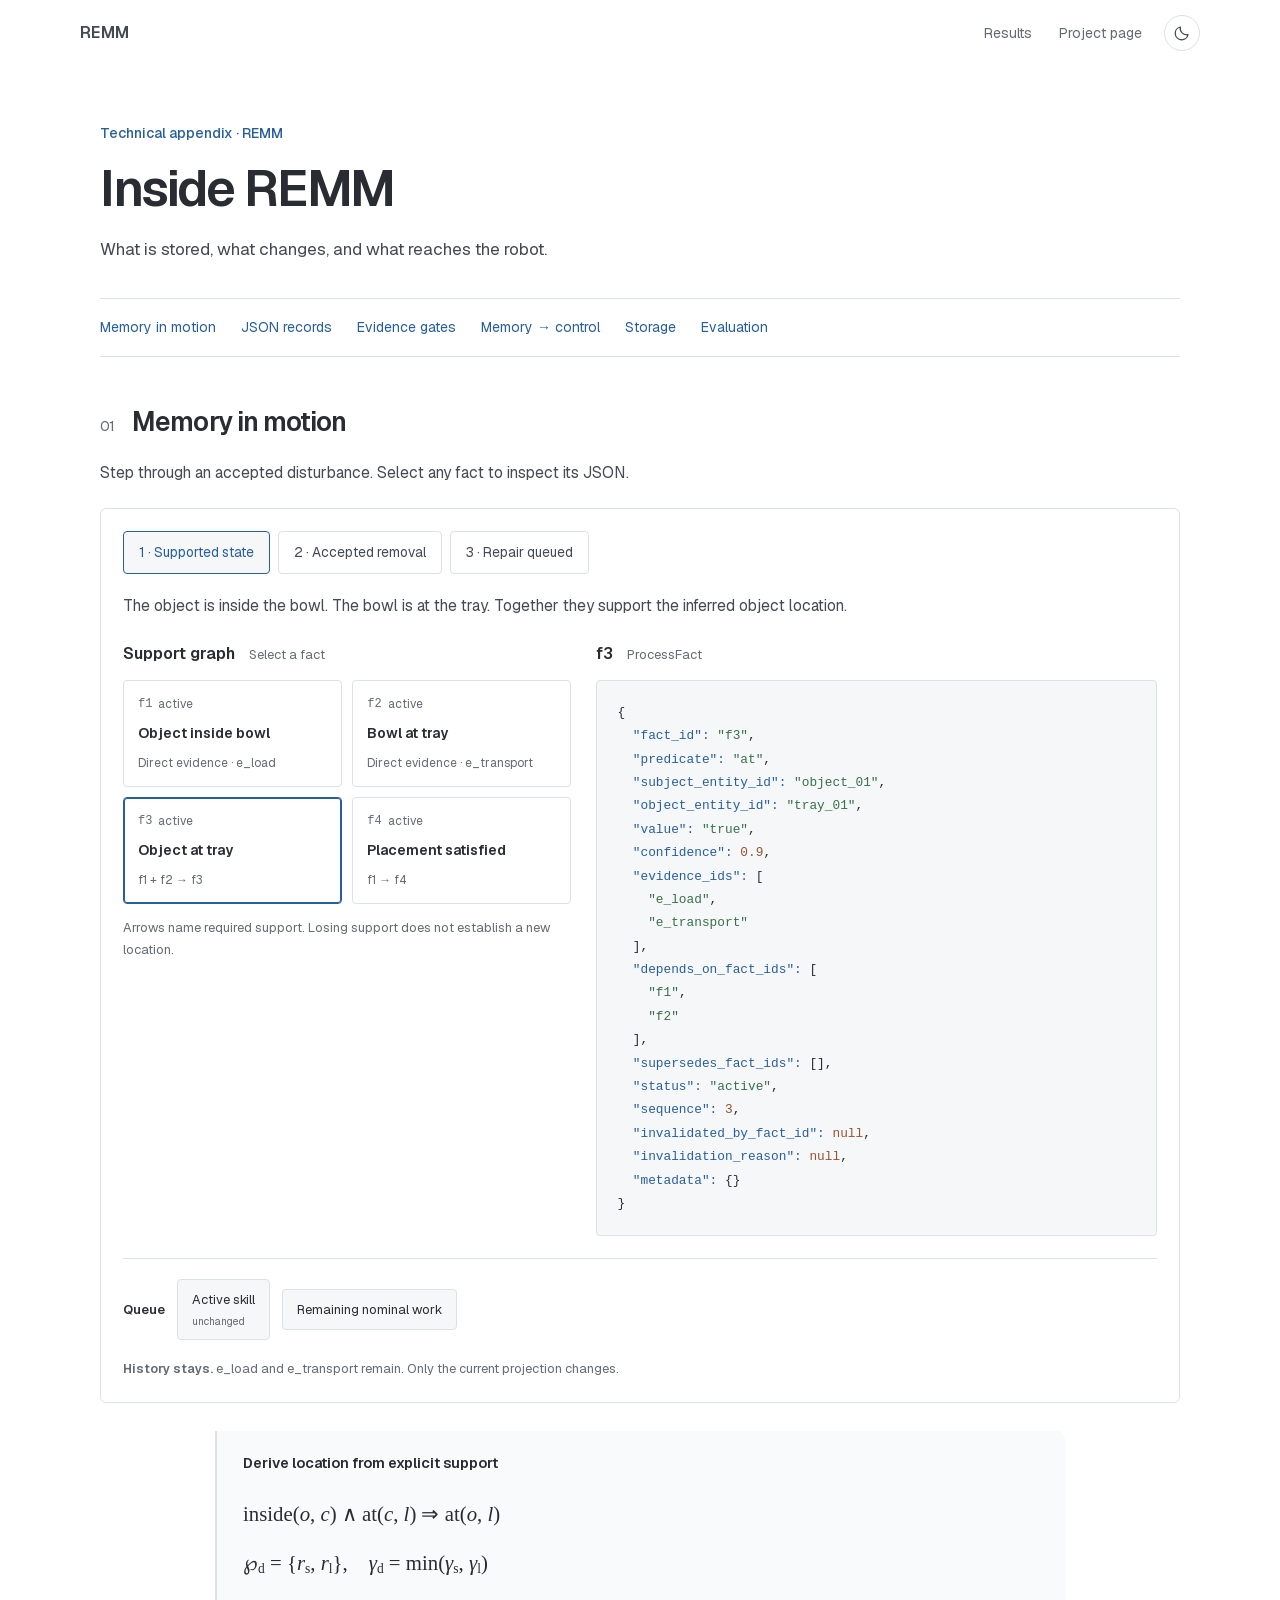
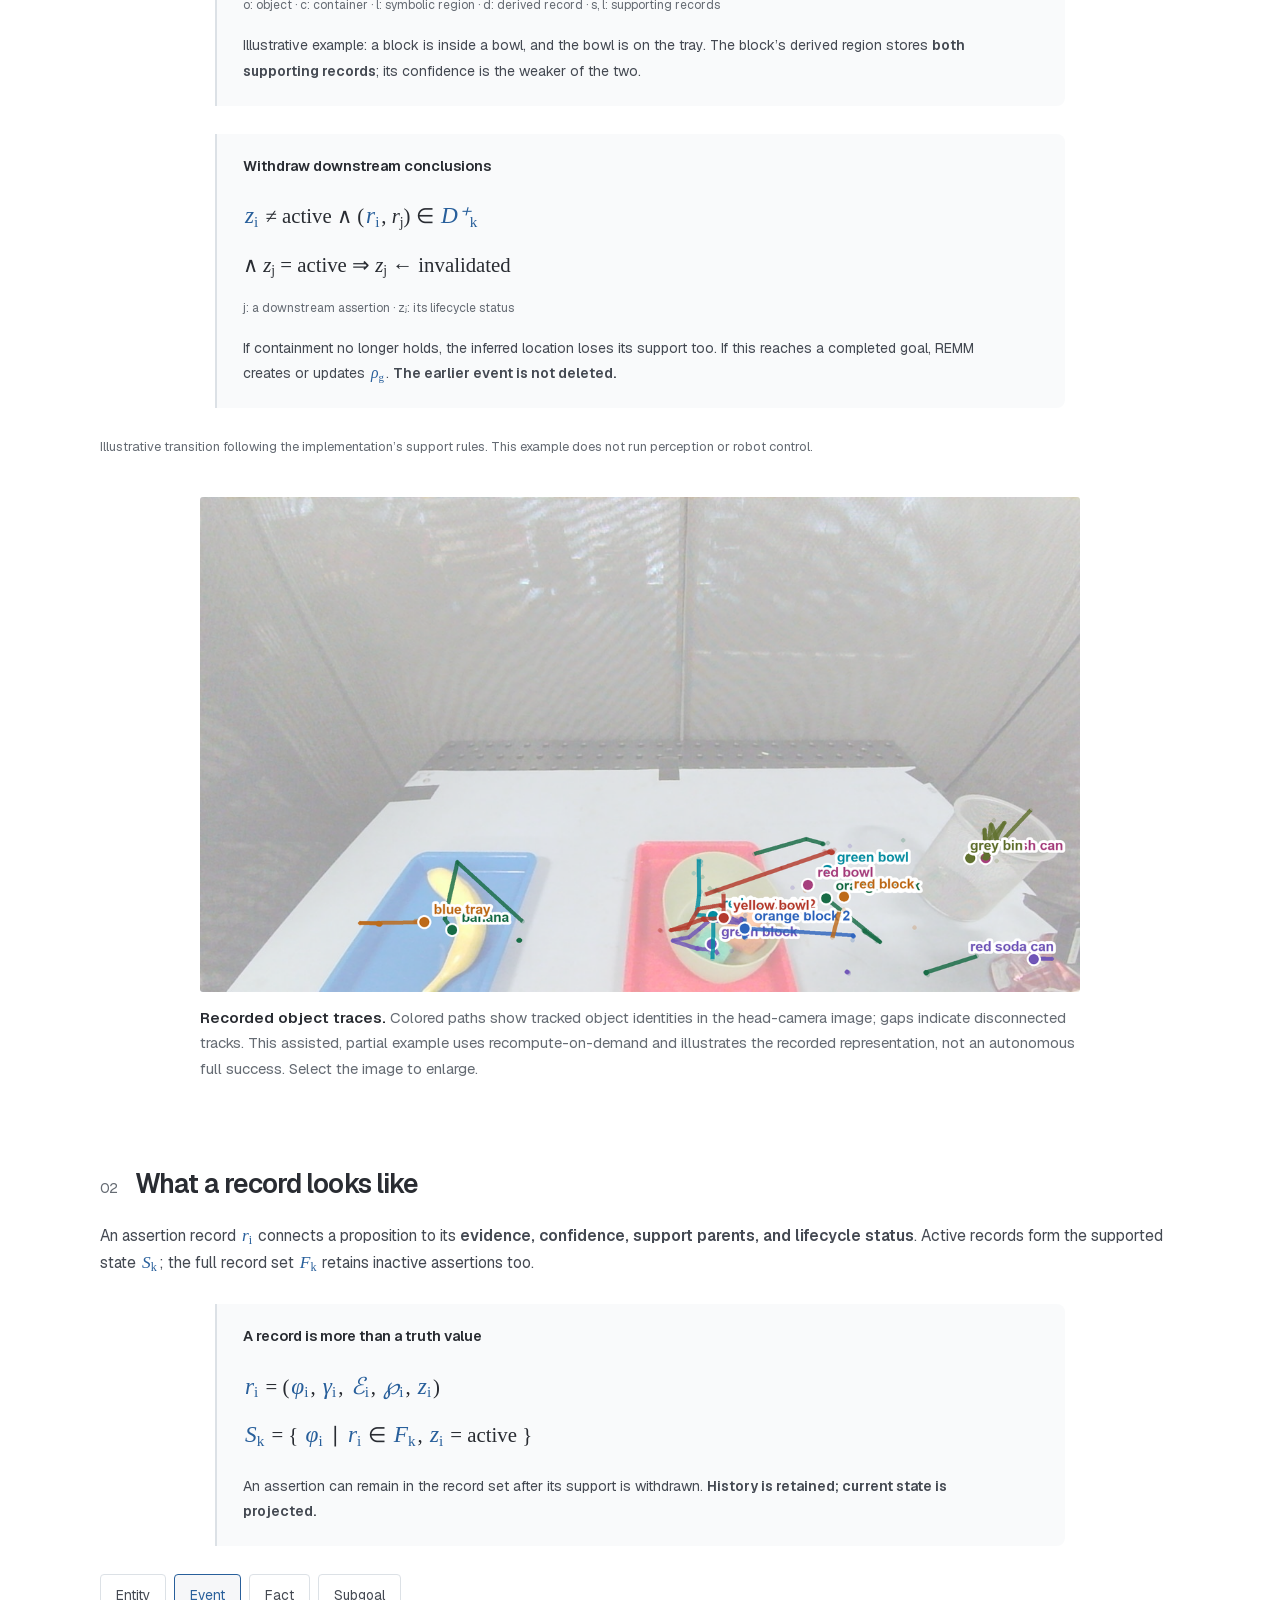
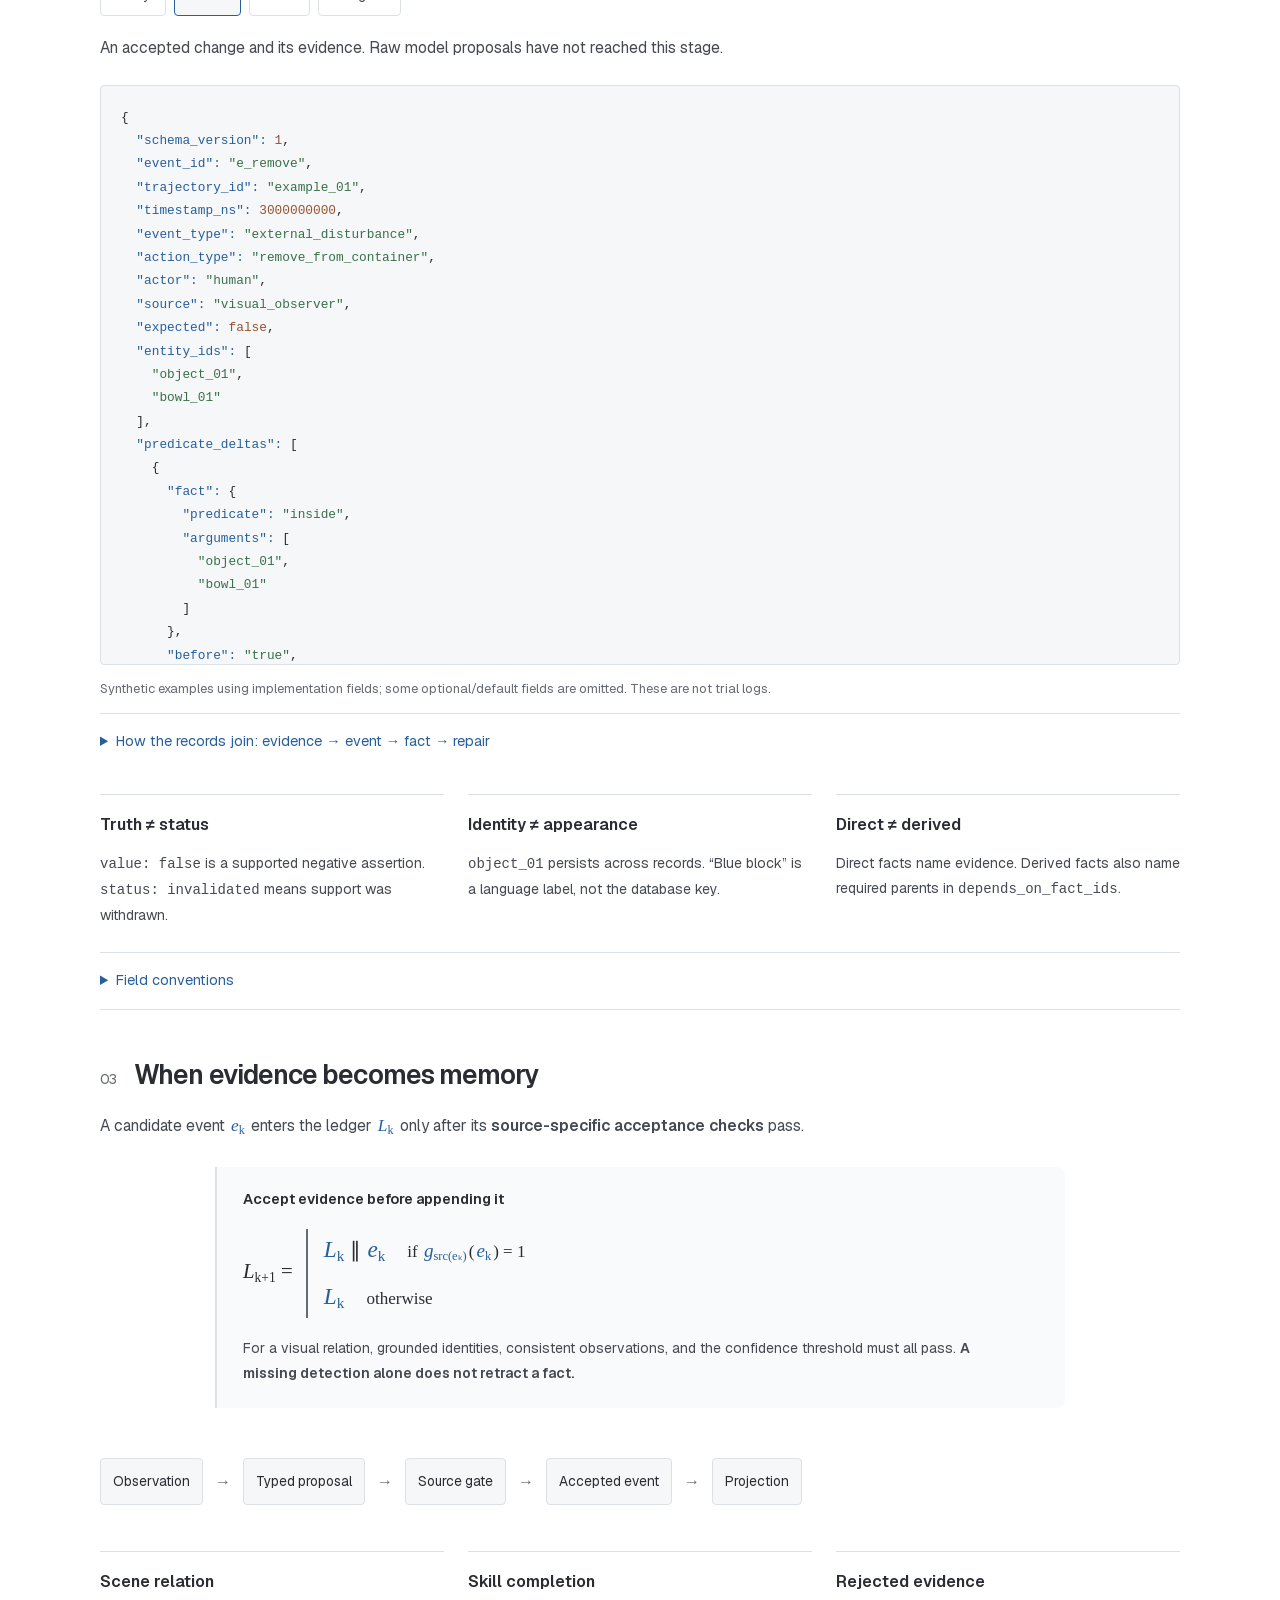
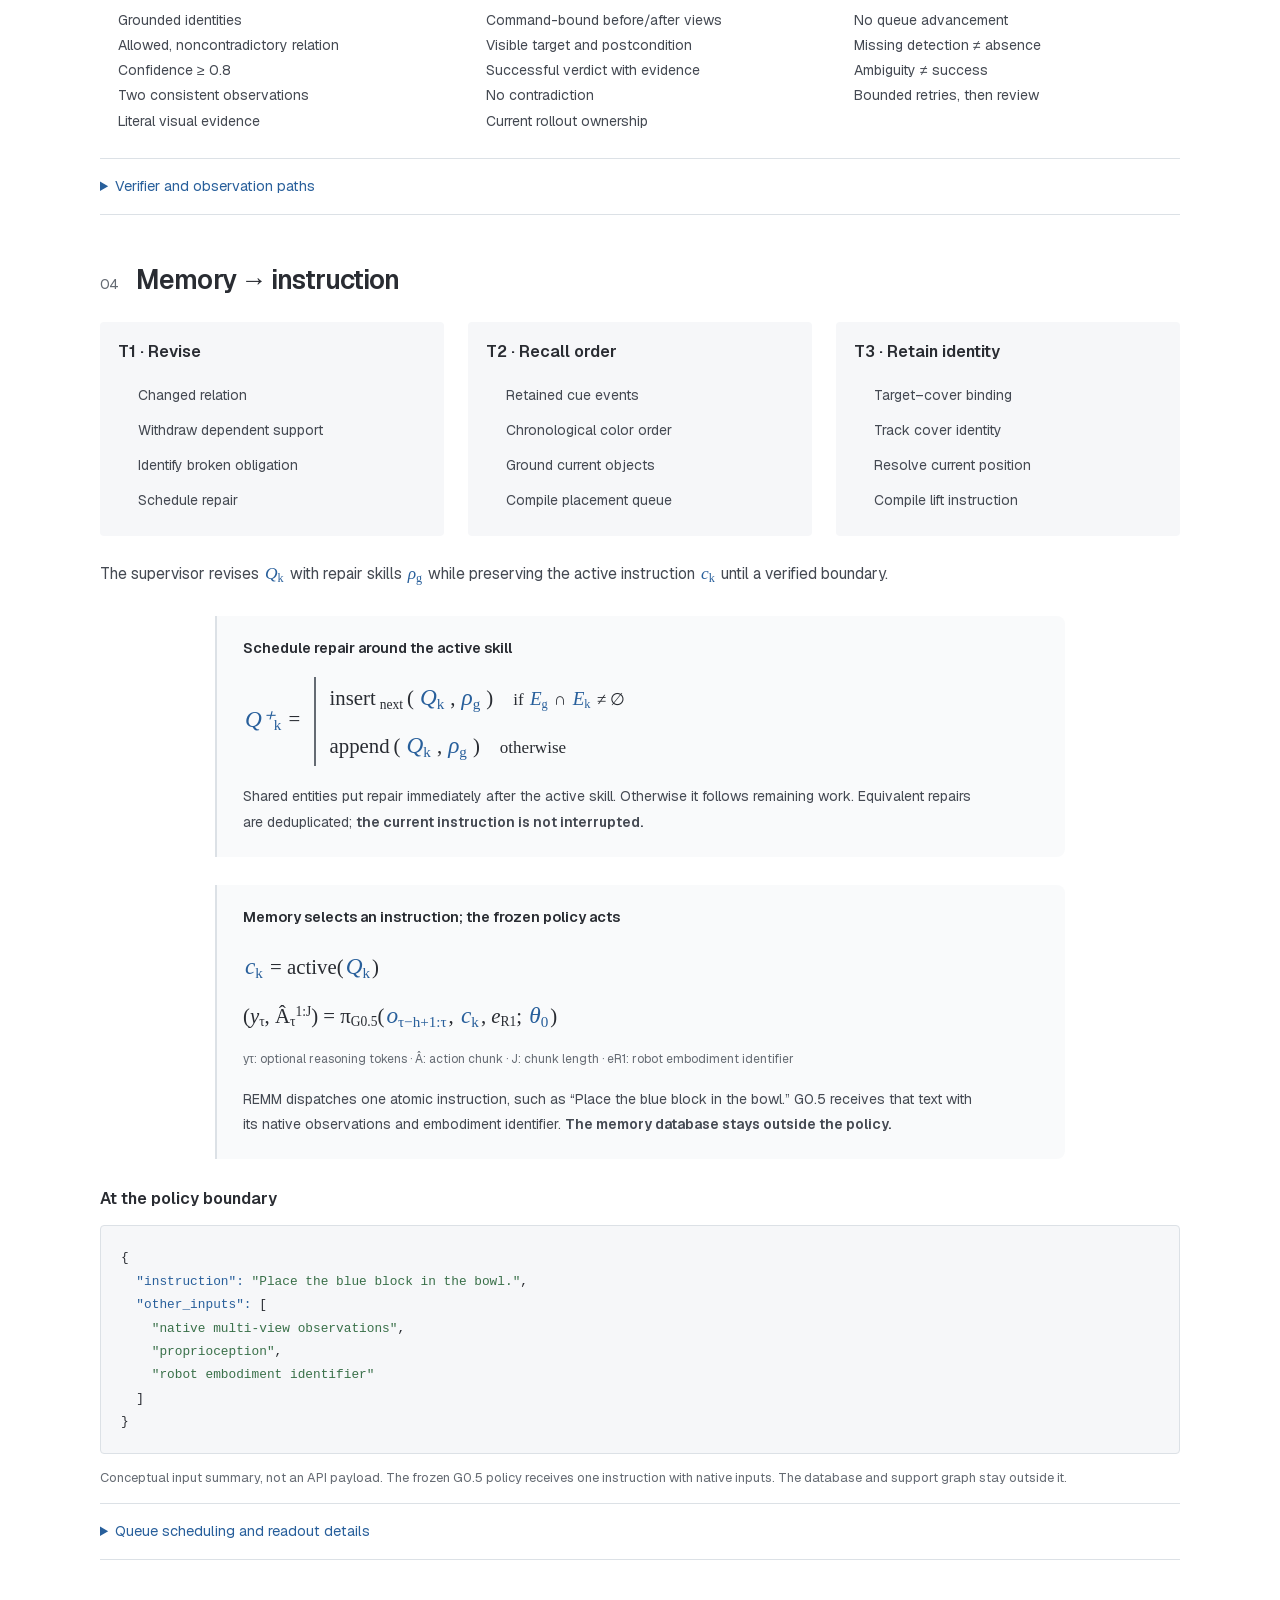
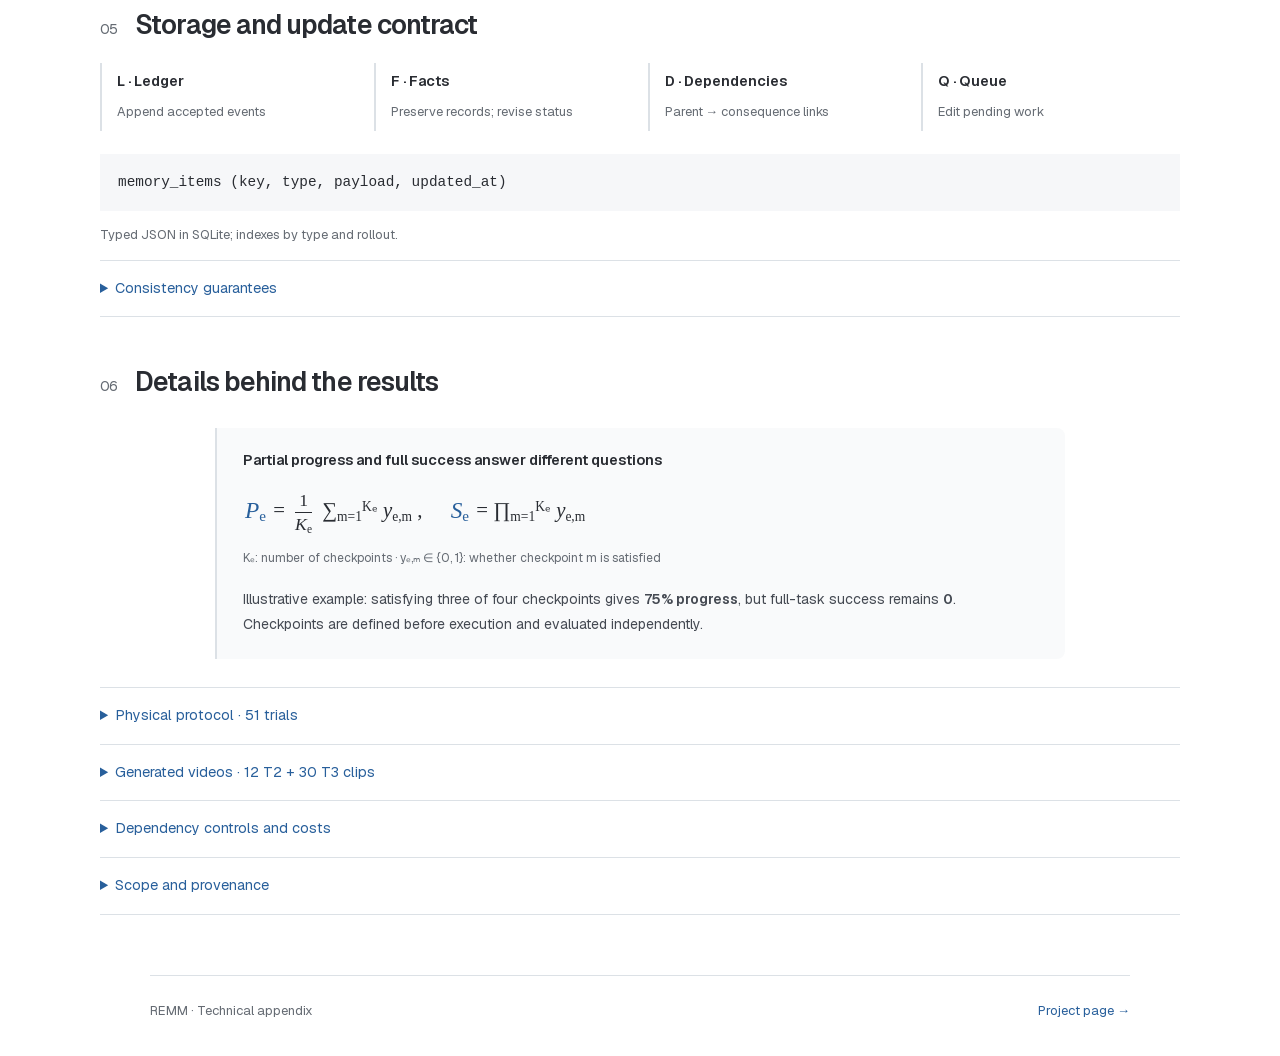
==== commit d0645a50: "Add architecture details, interactive notation, and robot demonstrations" ====
--- a/appendix/index.html
+++ b/appendix/index.html
@@ -1,4 +1,4 @@
-<!DOCTYPE html><html lang="en"><head><meta charSet="utf-8"/><meta name="viewport" content="width=device-width, initial-scale=1"/><link rel="stylesheet" href="/_next/static/css/index.B6FspDvH.css" data-rsc-css-href="/_next/static/css/index.B6FspDvH.css" data-precedence="vite-rsc/importer-resources"/><link rel="modulepreload" fetchPriority="low" href="/_next/static/chunks/index-BjGz3bjh.js"/><script src="/_next/static/chunks/rolldown-runtime-C60lm6uB.js" type="module" async=""></script><script src="/_next/static/chunks/framework-D_rUT4EX.js" type="module" async=""></script><link rel="modulepreload" href="/_next/static/chunks/layout-segment-context-DoL-83Xc.js" crossorigin=""/><link rel="modulepreload" href="/_next/static/chunks/theme-toggle-CH749g_k.js" crossorigin=""/><link rel="modulepreload" href="/_next/static/chunks/memory-explorer-CdDd8PGt.js" crossorigin=""/><title>Inside REMM — Technical appendix</title><meta name="description" content="Inspect REMM records, support dependencies, and memory-to-control updates."/><script>(function(){var t;try{t=localStorage.getItem('remm-theme')}catch(e){}document.documentElement.dataset.theme=t==='dark'||t==='light'?t:matchMedia('(prefers-color-scheme: dark)').matches?'dark':'light'})()</script><script>Object.assign(((self[Symbol.for("vinext.navigationRuntime")]??={bootstrap:{routeManifest:null},functions:{}}).bootstrap.rsc??={rsc:[]}),{params:{},nav:{"pathname":"/appendix","searchParams":[]}})</script><link rel="modulepreload" href="/_next/static/chunks/index-BjGz3bjh.js" />
+<!DOCTYPE html><html lang="en"><head><meta charSet="utf-8"/><meta name="viewport" content="width=device-width, initial-scale=1"/><link rel="stylesheet" href="/_next/static/css/index.5Pte5wh0.css" data-rsc-css-href="/_next/static/css/index.5Pte5wh0.css" data-precedence="vite-rsc/importer-resources"/><link rel="modulepreload" fetchPriority="low" href="/_next/static/chunks/index-DogaTbSf.js"/><script src="/_next/static/chunks/rolldown-runtime-C60lm6uB.js" type="module" async=""></script><script src="/_next/static/chunks/framework-D_rUT4EX.js" type="module" async=""></script><link rel="modulepreload" href="/_next/static/chunks/layout-segment-context-D__guaZK.js" crossorigin=""/><link rel="modulepreload" href="/_next/static/chunks/theme-toggle-ZatBYjTV.js" crossorigin=""/><link rel="modulepreload" href="/_next/static/chunks/memory-explorer-CdDd8PGt.js" crossorigin=""/><link rel="modulepreload" href="/_next/static/chunks/notation-lzyPbaOK.js" crossorigin=""/><title>Inside REMM — Technical appendix</title><meta name="description" content="Inspect REMM records, support dependencies, and memory-to-control updates."/><meta property="og:title" content="REMM: Revisable Embodied Memory for Manipulation"/><meta property="og:description" content="Robots that revise memory when the world changes."/><meta property="og:url" content="https://remm-robot.github.io"/><meta property="og:site_name" content="REMM"/><meta property="og:type" content="website"/><meta property="og:image" content="https://remm-robot.github.io/figures/teaser.png"/><meta property="og:image:width" content="1190"/><meta property="og:image:height" content="600"/><meta property="og:image:alt" content="REMM revises a disturbed task condition and schedules recovery."/><meta name="twitter:card" content="summary_large_image"/><meta name="twitter:title" content="REMM: Revisable Embodied Memory for Manipulation"/><meta name="twitter:description" content="Robots that revise memory when the world changes."/><meta name="twitter:image" content="https://remm-robot.github.io/figures/teaser.png"/><script>(function(){var t;try{t=localStorage.getItem('remm-theme')}catch(e){}document.documentElement.dataset.theme=t==='dark'||t==='light'?t:matchMedia('(prefers-color-scheme: dark)').matches?'dark':'light'})()</script><script>Object.assign(((self[Symbol.for("vinext.navigationRuntime")]??={bootstrap:{routeManifest:null},functions:{}}).bootstrap.rsc??={rsc:[]}),{params:{},nav:{"pathname":"/appendix","searchParams":[]}})</script><link rel="modulepreload" href="/_next/static/chunks/index-DogaTbSf.js" />
 <link rel="preload" href="/_next/static/_vinext_fonts/geist-8ac0455e797f/geist-98bbbccb.woff2" as="font" type="font/woff2" crossorigin />
 <link rel="preload" href="/_next/static/_vinext_fonts/geist-mono-00e989178794/geist-mono-013b2f2f.woff2" as="font" type="font/woff2" crossorigin />
 <style data-vinext-fonts>/* cyrillic-ext */
@@ -128,7 +128,7 @@
 
 .__variable_geist_mono_1001rt9 { --font-geist-mono: 'Geist Mono', 'Geist Mono Fallback'; }
 </style>
-</head><body class="__variable_geist_19ysh9d __variable_geist_mono_1001rt9 antialiased"><a class="skip" href="#memory">Skip to appendix</a><header class="site-header"><a class="site-name" href="/">REMM</a><nav aria-label="Page navigation"><a href="/#results">Results</a><a href="/">Project page</a></nav><button type="button" class="theme-toggle" aria-label="Switch to dark mode" title="Switch to dark mode"><svg class="theme-moon" viewBox="0 0 24 24" aria-hidden="true"><path d="M20 14.2A8.6 8.6 0 0 1 9.8 4a8.6 8.6 0 1 0 10.2 10.2Z"></path></svg><svg class="theme-sun" viewBox="0 0 24 24" aria-hidden="true"><circle cx="12" cy="12" r="4"></circle><path d="M12 2v2m0 16v2M2 12h2m16 0h2M5 5l1.5 1.5m11 11L19 19M5 19l1.5-1.5m11-11L19 5"></path></svg></button></header><main class="technical-main"><div class="technical-title"><p class="appendix-kicker">Technical appendix · Anonymous authors</p><h1>Inside REMM</h1><p>What is stored, what changes, and what reaches the robot.</p></div><nav class="technical-nav" aria-label="Appendix contents"><a href="#memory">Memory in motion</a><a href="#records">JSON records</a><a href="#evidence">Evidence gates</a><a href="#control">Memory → control</a><a href="#storage">Storage</a><a href="#evaluation">Evaluation</a></nav><section class="technical-section" id="memory"><h2><span>01</span> Memory in motion</h2><p>Step through an accepted disturbance. Select any fact to inspect its JSON.</p><div class="memory-explorer"><div class="step-controls" aria-label="Example stage"><button aria-pressed="true">1 · Supported state</button><button aria-pressed="false">2 · Accepted removal</button><button aria-pressed="false">3 · Repair queued</button></div><p class="explorer-note" aria-live="polite">The object is inside the bowl. The bowl is at the tray. Together they support the inferred object location.</p><div class="memory-columns"><div><h3>Support graph <small>Select a fact</small></h3><div class="fact-graph"><button class="fact-node active" aria-pressed="false"><span class="fact-top"><code>f1</code><span>active</span></span><strong>Object inside bowl</strong><small>Direct evidence · e_load</small></button><button class="fact-node active" aria-pressed="false"><span class="fact-top"><code>f2</code><span>active</span></span><strong>Bowl at tray</strong><small>Direct evidence · e_transport</small></button><button class="fact-node active selected" aria-pressed="true"><span class="fact-top"><code>f3</code><span>active</span></span><strong>Object at tray</strong><small>f1 + f2 → f3</small></button><button class="fact-node active" aria-pressed="false"><span class="fact-top"><code>f4</code><span>active</span></span><strong>Placement satisfied</strong><small>f1 → f4</small></button></div><p class="tiny-note">Arrows name required support. Losing support does not establish a new location.</p></div><div><h3>f3<!-- --> <small>ProcessFact</small></h3><pre class="json-view" tabindex="0" aria-label="JSON record"><code><span>{
+</head><body class="__variable_geist_19ysh9d __variable_geist_mono_1001rt9 antialiased"><a class="skip" href="#memory">Skip to appendix</a><header class="site-header"><a class="site-name" href="/">REMM</a><nav aria-label="Page navigation"><a href="/#results">Results</a><a href="/">Project page</a></nav><button type="button" class="theme-toggle" aria-label="Switch to dark mode" title="Switch to dark mode"><svg class="theme-moon" viewBox="0 0 24 24" aria-hidden="true"><path d="M20 14.2A8.6 8.6 0 0 1 9.8 4a8.6 8.6 0 1 0 10.2 10.2Z"></path></svg><svg class="theme-sun" viewBox="0 0 24 24" aria-hidden="true"><circle cx="12" cy="12" r="4"></circle><path d="M12 2v2m0 16v2M2 12h2m16 0h2M5 5l1.5 1.5m11 11L19 19M5 19l1.5-1.5m11-11L19 5"></path></svg></button></header><main class="technical-main"><div class="technical-title"><p class="appendix-kicker">Technical appendix · REMM</p><h1>Inside REMM</h1><p>What is stored, what changes, and what reaches the robot.</p></div><nav class="technical-nav" aria-label="Appendix contents"><a href="#memory">Memory in motion</a><a href="#records">JSON records</a><a href="#evidence">Evidence gates</a><a href="#control">Memory → control</a><a href="#storage">Storage</a><a href="#evaluation">Evaluation</a></nav><section class="technical-section" id="memory"><h2><span>01</span> Memory in motion</h2><p>Step through an accepted disturbance. Select any fact to inspect its JSON.</p><div class="memory-explorer"><div class="step-controls" aria-label="Example stage"><button aria-pressed="true">1 · Supported state</button><button aria-pressed="false">2 · Accepted removal</button><button aria-pressed="false">3 · Repair queued</button></div><p class="explorer-note" aria-live="polite">The object is inside the bowl. The bowl is at the tray. Together they support the inferred object location.</p><div class="memory-columns"><div><h3>Support graph <small>Select a fact</small></h3><div class="fact-graph"><button class="fact-node active" aria-pressed="false"><span class="fact-top"><code>f1</code><span>active</span></span><strong>Object inside bowl</strong><small>Direct evidence · e_load</small></button><button class="fact-node active" aria-pressed="false"><span class="fact-top"><code>f2</code><span>active</span></span><strong>Bowl at tray</strong><small>Direct evidence · e_transport</small></button><button class="fact-node active selected" aria-pressed="true"><span class="fact-top"><code>f3</code><span>active</span></span><strong>Object at tray</strong><small>f1 + f2 → f3</small></button><button class="fact-node active" aria-pressed="false"><span class="fact-top"><code>f4</code><span>active</span></span><strong>Placement satisfied</strong><small>f1 → f4</small></button></div><p class="tiny-note">Arrows name required support. Losing support does not establish a new location.</p></div><div><h3>f3<!-- --> <small>ProcessFact</small></h3><pre class="json-view" tabindex="0" aria-label="JSON record"><code><span>{
   </span><span class="json-key">&quot;fact_id&quot;:</span><span> </span><span class="json-string">&quot;f3&quot;</span><span>,
   </span><span class="json-key">&quot;predicate&quot;:</span><span> </span><span class="json-string">&quot;at&quot;</span><span>,
   </span><span class="json-key">&quot;subject_entity_id&quot;:</span><span> </span><span class="json-string">&quot;object_01&quot;</span><span>,
@@ -149,7 +149,7 @@
   </span><span class="json-key">&quot;invalidated_by_fact_id&quot;:</span><span> </span><span class="json-value">null</span><span>,
   </span><span class="json-key">&quot;invalidation_reason&quot;:</span><span> </span><span class="json-value">null</span><span>,
   </span><span class="json-key">&quot;metadata&quot;:</span><span> {}
-}</span></code></pre></div></div><div class="queue-strip"><strong>Queue</strong><span>Active skill <small>unchanged</small></span><span>Remaining nominal work</span></div><p class="ledger-note"><strong>History stays.</strong> e_load and e_transport remain<!-- -->. Only the current projection changes.</p></div><p class="tiny-note">Illustrative transition following the implementation’s support rules. This example does not run perception or robot control.</p></section><figure class="paper-figure trace-figure"><a href="/figures/memory-traces.png" aria-label="Open memory trace image at full resolution"><img src="/figures/memory-traces.png" width="1280" height="720" loading="lazy" alt="Head-camera view with colored object-identity tracks overlaid across the tabletop."/></a><figcaption><strong>Recorded object traces.</strong> Colored paths show tracked object identities in the head-camera image; gaps indicate disconnected tracks. This assisted, partial example uses recompute-on-demand and illustrates the recorded representation, not an autonomous full success. Select the image to enlarge.</figcaption></figure><section class="technical-section" id="records"><h2><span>02</span> What a record looks like</h2><div><div class="step-controls" aria-label="Record type"><button aria-pressed="false">Entity</button><button aria-pressed="true">Event</button><button aria-pressed="false">Fact</button><button aria-pressed="false">Subgoal</button></div><p class="explorer-note">An accepted change and its evidence. Raw model proposals have not reached this stage.</p><pre class="json-view" tabindex="0" aria-label="JSON record"><code><span>{
+}</span></code></pre></div></div><div class="queue-strip"><strong>Queue</strong><span>Active skill <small>unchanged</small></span><span>Remaining nominal work</span></div><p class="ledger-note"><strong>History stays.</strong> e_load and e_transport remain<!-- -->. Only the current projection changes.</p></div><aside class="method-equation"><h3>Derive location from explicit support</h3><div class="equation-lines"><div><span class="math-word">inside</span>(<i>o</i>, <i>c</i>) ∧ <span class="math-word">at</span>(<i>c</i>, <i>l</i>) ⇒ <span class="math-word">at</span>(<i>o</i>, <i>l</i>)</div><div>℘<sub>d</sub> = <!-- -->{<i>r</i><sub>s</sub>, <i>r</i><sub>l</sub>}<!-- -->,　<i>γ</i><sub>d</sub> = min(<i>γ</i><sub>s</sub>, <i>γ</i><sub>l</sub>)</div><small class="math-key">o: object · c: container · l: symbolic region · d: derived record · s, l: supporting records</small></div><p class="equation-example">Illustrative example: a block is inside a bowl, and the bowl is on the tray. The block’s derived region stores <strong>both supporting records</strong>; its confidence is the weaker of the two.</p></aside><aside class="method-equation"><h3>Withdraw downstream conclusions</h3><div class="equation-lines"><div><span class="notation"><button type="button" class="notation-symbol" aria-label="Lifecycle status, z subscript i" aria-expanded="false"><i>z</i><sub>i</sub></button></span> ≠ <span class="math-word">active</span> ∧ (<span class="notation"><button type="button" class="notation-symbol" aria-label="Assertion record, r subscript i" aria-expanded="false"><i>r</i><sub>i</sub></button></span>, <i>r</i><sub>j</sub>) ∈ <span class="notation"><button type="button" class="notation-symbol" aria-label="Support reachability, D⁺ subscript k" aria-expanded="false"><i>D⁺</i><sub>k</sub></button></span></div><div>∧ <i>z</i><sub>j</sub> = <span class="math-word">active</span> ⇒ <i>z</i><sub>j</sub> ← <span class="math-word">invalidated</span></div><small class="math-key">j: a downstream assertion · zⱼ: its lifecycle status</small></div><p class="equation-example">If containment no longer holds, the inferred location loses its support too. If this reaches a completed goal, REMM creates or updates <span class="notation"><button type="button" class="notation-symbol" aria-label="Repair skill, ρ subscript g" aria-expanded="false"><i>ρ</i><sub>g</sub></button></span>. <strong>The earlier event is not deleted.</strong></p></aside><p class="tiny-note">Illustrative transition following the implementation’s support rules. This example does not run perception or robot control.</p></section><figure class="paper-figure trace-figure"><a href="/figures/memory-traces.png" aria-label="Open memory trace image at full resolution"><img src="/figures/memory-traces.png" width="1280" height="720" loading="lazy" alt="Head-camera view with colored object-identity tracks overlaid across the tabletop."/></a><figcaption><strong>Recorded object traces.</strong> Colored paths show tracked object identities in the head-camera image; gaps indicate disconnected tracks. This assisted, partial example uses recompute-on-demand and illustrates the recorded representation, not an autonomous full success. Select the image to enlarge.</figcaption></figure><section class="technical-section" id="records"><h2><span>02</span> What a record looks like</h2><p>An assertion record <span class="notation"><button type="button" class="notation-symbol" aria-label="Assertion record, r subscript i" aria-expanded="false"><i>r</i><sub>i</sub></button></span> connects a proposition to its <strong>evidence, confidence, support parents, and lifecycle status</strong>. Active records form the supported state <span class="notation"><button type="button" class="notation-symbol" aria-label="Supported current state, S subscript k" aria-expanded="false"><i>S</i><sub>k</sub></button></span>; the full record set <span class="notation"><button type="button" class="notation-symbol" aria-label="Assertion records, F subscript k" aria-expanded="false"><i>F</i><sub>k</sub></button></span> retains inactive assertions too.</p><aside class="method-equation"><h3>A record is more than a truth value</h3><div class="equation-lines"><div><span class="notation"><button type="button" class="notation-symbol" aria-label="Assertion record, r subscript i" aria-expanded="false"><i>r</i><sub>i</sub></button></span> = (<span class="notation"><button type="button" class="notation-symbol" aria-label="Grounded proposition, φ subscript i" aria-expanded="false"><i>φ</i><sub>i</sub></button></span>, <span class="notation"><button type="button" class="notation-symbol" aria-label="Assertion confidence, γ subscript i" aria-expanded="false"><i>γ</i><sub>i</sub></button></span>, <span class="notation"><button type="button" class="notation-symbol" aria-label="Evidence references, ℰ subscript i" aria-expanded="false"><i>ℰ</i><sub>i</sub></button></span>, <span class="notation"><button type="button" class="notation-symbol" aria-label="Direct support parents, ℘ subscript i" aria-expanded="false"><i>℘</i><sub>i</sub></button></span>, <span class="notation"><button type="button" class="notation-symbol" aria-label="Lifecycle status, z subscript i" aria-expanded="false"><i>z</i><sub>i</sub></button></span>)</div><div><span class="notation"><button type="button" class="notation-symbol" aria-label="Supported current state, S subscript k" aria-expanded="false"><i>S</i><sub>k</sub></button></span> = <!-- -->{<!-- --> <span class="notation"><button type="button" class="notation-symbol" aria-label="Grounded proposition, φ subscript i" aria-expanded="false"><i>φ</i><sub>i</sub></button></span> ∣ <span class="notation"><button type="button" class="notation-symbol" aria-label="Assertion record, r subscript i" aria-expanded="false"><i>r</i><sub>i</sub></button></span> ∈ <span class="notation"><button type="button" class="notation-symbol" aria-label="Assertion records, F subscript k" aria-expanded="false"><i>F</i><sub>k</sub></button></span>, <span class="notation"><button type="button" class="notation-symbol" aria-label="Lifecycle status, z subscript i" aria-expanded="false"><i>z</i><sub>i</sub></button></span> = <span class="math-word">active</span> <!-- -->}</div></div><p class="equation-example">An assertion can remain in the record set after its support is withdrawn. <strong>History is retained; current state is projected.</strong></p></aside><div><div class="step-controls" aria-label="Record type"><button aria-pressed="false">Entity</button><button aria-pressed="true">Event</button><button aria-pressed="false">Fact</button><button aria-pressed="false">Subgoal</button></div><p class="explorer-note">An accepted change and its evidence. Raw model proposals have not reached this stage.</p><pre class="json-view" tabindex="0" aria-label="JSON record"><code><span>{
   </span><span class="json-key">&quot;schema_version&quot;:</span><span> </span><span class="json-value">1</span><span>,
   </span><span class="json-key">&quot;event_id&quot;:</span><span> </span><span class="json-string">&quot;e_remove&quot;</span><span>,
   </span><span class="json-key">&quot;trajectory_id&quot;:</span><span> </span><span class="json-string">&quot;example_01&quot;</span><span>,
@@ -186,11 +186,11 @@
   </span><span class="json-key">&quot;confidence&quot;:</span><span> </span><span class="json-value">0.9</span><span>,
   </span><span class="json-key">&quot;policy_training_eligible&quot;:</span><span> </span><span class="json-value">false</span><span>,
   </span><span class="json-key">&quot;memory_training_eligible&quot;:</span><span> </span><span class="json-value">true</span><span>
-}</span></code></pre><p class="tiny-note">Synthetic examples using implementation fields; some optional/default fields are omitted. These are not trial logs.</p></div><details class="reference-details"><summary>How the records join: evidence → event → fact → repair</summary><p>Follow the references without duplicating the observation. These IDs belong only to the synthetic example above.</p><div class="reference-chain"><div><strong>Evidence</strong><code>frame_031 · frame_032</code><small>Referenced by the accepted event</small></div><div><strong>Event</strong><code>e_remove</code><small>Records the negative containment delta</small></div><div><strong>Fact</strong><code>f5 supersedes f1</code><small>f3 and f4 lose their required support</small></div><div><strong>Repair</strong><code>repair_01</code><small>Restores the placement obligation</small></div></div><p><code>evidence_refs</code> connect events to observations; <code>supersedes_fact_ids</code> connect new assertions to replaced records; <code>depends_on_fact_ids</code> connect conclusions to their support. Recovery history retains the triggering event reference.</p></details><div class="contract-grid"><article><h3>Truth ≠ status</h3><p><code>value: false</code> is a supported negative assertion. <code>status: invalidated</code> means support was withdrawn.</p></article><article><h3>Identity ≠ appearance</h3><p><code>object_01</code> persists across records. “Blue block” is a language label, not the database key.</p></article><article><h3>Direct ≠ derived</h3><p>Direct facts name evidence. Derived facts also name required parents in <code>depends_on_fact_ids</code>.</p></article></div><details><summary>Field conventions</summary><p>Fact values: true / false / unresolved. Event deltas: true / false / unknown. Fact status: active / superseded / invalidated. Confidence is in [0,1], not calibrated probability. A derived spatial fact inherits the minimum confidence of its parents.</p></details></section><section class="technical-section" id="evidence"><h2><span>03</span> When evidence becomes memory</h2><div class="gate-flow"><span>Observation</span><b>→</b><span>Typed proposal</span><b>→</b><span>Source gate</span><b>→</b><span>Accepted event</span><b>→</b><span>Projection</span></div><div class="contract-grid"><article><h3>Scene relation</h3><ul><li>Grounded identities</li><li>Allowed, noncontradictory relation</li><li>Confidence ≥ 0.8</li><li>Two consistent observations</li><li>Literal visual evidence</li></ul></article><article><h3>Skill completion</h3><ul><li>Command-bound before/after views</li><li>Visible target and postcondition</li><li>Successful verdict with evidence</li><li>No contradiction</li><li>Current rollout ownership</li></ul></article><article><h3>Rejected evidence</h3><ul><li>No queue advancement</li><li>Missing detection ≠ absence</li><li>Ambiguity ≠ success</li><li>Bounded retries, then review</li></ul></article></div><details><summary>Verifier and observation paths</summary><p>Frozen Qwen3-VL-4B-Instruct supports constrained decomposition and verification; OWLv2 provides 2D proposals. Verification uses head/wrist views with temporally separated after frames. Operator-grounded evidence has separate provenance. Ownership checks reject delayed responses for a different rollout, subgoal, or instruction.</p></details></section><section class="technical-section" id="control"><h2><span>04</span> Memory → instruction</h2><div class="control-grid"><article><h3>T1 · Revise</h3><ol><li>Changed relation</li><li>Withdraw dependent support</li><li>Identify broken obligation</li><li>Schedule repair</li></ol></article><article><h3>T2 · Recall order</h3><ol><li>Retained cue events</li><li>Chronological color order</li><li>Ground current objects</li><li>Compile placement queue</li></ol></article><article><h3>T3 · Retain identity</h3><ol><li>Target–cover binding</li><li>Track cover identity</li><li>Resolve current position</li><li>Compile lift instruction</li></ol></article></div><h3>At the policy boundary</h3><pre class="json-view" tabindex="0" aria-label="JSON record"><code><span>{
+}</span></code></pre><p class="tiny-note">Synthetic examples using implementation fields; some optional/default fields are omitted. These are not trial logs.</p></div><details class="reference-details"><summary>How the records join: evidence → event → fact → repair</summary><p>Follow the references without duplicating the observation. These IDs belong only to the synthetic example above.</p><div class="reference-chain"><div><strong>Evidence</strong><code>frame_031 · frame_032</code><small>Referenced by the accepted event</small></div><div><strong>Event</strong><code>e_remove</code><small>Records the negative containment delta</small></div><div><strong>Fact</strong><code>f5 supersedes f1</code><small>f3 and f4 lose their required support</small></div><div><strong>Repair</strong><code>repair_01</code><small>Restores the placement obligation</small></div></div><p><code>evidence_refs</code> connect events to observations; <code>supersedes_fact_ids</code> connect new assertions to replaced records; <code>depends_on_fact_ids</code> connect conclusions to their support. Recovery history retains the triggering event reference.</p></details><div class="contract-grid"><article><h3>Truth ≠ status</h3><p><code>value: false</code> is a supported negative assertion. <code>status: invalidated</code> means support was withdrawn.</p></article><article><h3>Identity ≠ appearance</h3><p><code>object_01</code> persists across records. “Blue block” is a language label, not the database key.</p></article><article><h3>Direct ≠ derived</h3><p>Direct facts name evidence. Derived facts also name required parents in <code>depends_on_fact_ids</code>.</p></article></div><details><summary>Field conventions</summary><p>Fact values: true / false / unresolved. Event deltas: true / false / unknown. Fact status: active / superseded / invalidated. Confidence is in [0,1], not calibrated probability. A derived spatial fact inherits the minimum confidence of its parents.</p></details></section><section class="technical-section" id="evidence"><h2><span>03</span> When evidence becomes memory</h2><p>A candidate event <span class="notation"><button type="button" class="notation-symbol" aria-label="Candidate event, e subscript k" aria-expanded="false"><i>e</i><sub>k</sub></button></span> enters the ledger <span class="notation"><button type="button" class="notation-symbol" aria-label="Event ledger, L subscript k" aria-expanded="false"><i>L</i><sub>k</sub></button></span> only after its <strong>source-specific acceptance checks</strong> pass.</p><aside class="method-equation"><h3>Accept evidence before appending it</h3><div class="equation-lines"><div><i>L</i><sub>k+1</sub> = <span class="math-cases"><span><span class="notation"><button type="button" class="notation-symbol" aria-label="Event ledger, L subscript k" aria-expanded="false"><i>L</i><sub>k</sub></button></span> ∥ <span class="notation"><button type="button" class="notation-symbol" aria-label="Candidate event, e subscript k" aria-expanded="false"><i>e</i><sub>k</sub></button></span> <small>if <span class="notation"><button type="button" class="notation-symbol" aria-label="Source-specific evidence gate, g subscript src(eₖ)" aria-expanded="false"><i>g</i><sub>src(eₖ)</sub></button></span>(<span class="notation"><button type="button" class="notation-symbol" aria-label="Candidate event, e subscript k" aria-expanded="false"><i>e</i><sub>k</sub></button></span>) = 1</small></span><span><span class="notation"><button type="button" class="notation-symbol" aria-label="Event ledger, L subscript k" aria-expanded="false"><i>L</i><sub>k</sub></button></span> <small>otherwise</small></span></span></div></div><p class="equation-example">For a visual relation, grounded identities, consistent observations, and the confidence threshold must all pass. <strong>A missing detection alone does not retract a fact.</strong></p></aside><div class="gate-flow"><span>Observation</span><b>→</b><span>Typed proposal</span><b>→</b><span>Source gate</span><b>→</b><span>Accepted event</span><b>→</b><span>Projection</span></div><div class="contract-grid"><article><h3>Scene relation</h3><ul><li>Grounded identities</li><li>Allowed, noncontradictory relation</li><li>Confidence ≥ 0.8</li><li>Two consistent observations</li><li>Literal visual evidence</li></ul></article><article><h3>Skill completion</h3><ul><li>Command-bound before/after views</li><li>Visible target and postcondition</li><li>Successful verdict with evidence</li><li>No contradiction</li><li>Current rollout ownership</li></ul></article><article><h3>Rejected evidence</h3><ul><li>No queue advancement</li><li>Missing detection ≠ absence</li><li>Ambiguity ≠ success</li><li>Bounded retries, then review</li></ul></article></div><details><summary>Verifier and observation paths</summary><p>Frozen Qwen3-VL-4B-Instruct supports constrained decomposition and verification; OWLv2 provides 2D proposals. Verification uses head/wrist views with temporally separated after frames. Operator-grounded evidence has separate provenance. Ownership checks reject delayed responses for a different rollout, subgoal, or instruction.</p></details></section><section class="technical-section" id="control"><h2><span>04</span> Memory → instruction</h2><div class="control-grid"><article><h3>T1 · Revise</h3><ol><li>Changed relation</li><li>Withdraw dependent support</li><li>Identify broken obligation</li><li>Schedule repair</li></ol></article><article><h3>T2 · Recall order</h3><ol><li>Retained cue events</li><li>Chronological color order</li><li>Ground current objects</li><li>Compile placement queue</li></ol></article><article><h3>T3 · Retain identity</h3><ol><li>Target–cover binding</li><li>Track cover identity</li><li>Resolve current position</li><li>Compile lift instruction</li></ol></article></div><p>The supervisor revises <span class="notation"><button type="button" class="notation-symbol" aria-label="Skill queue, Q subscript k" aria-expanded="false"><i>Q</i><sub>k</sub></button></span> with repair skills <span class="notation"><button type="button" class="notation-symbol" aria-label="Repair skill, ρ subscript g" aria-expanded="false"><i>ρ</i><sub>g</sub></button></span> while preserving the active instruction <span class="notation"><button type="button" class="notation-symbol" aria-label="Active instruction, c subscript k" aria-expanded="false"><i>c</i><sub>k</sub></button></span> until a verified boundary.</p><aside class="method-equation"><h3>Schedule repair around the active skill</h3><div class="equation-lines"><div><span class="notation"><button type="button" class="notation-symbol" aria-label="Revised queue, Q⁺ subscript k" aria-expanded="false"><i>Q⁺</i><sub>k</sub></button></span> = <span class="math-cases"><span><span class="math-word">insert</span><sub>next</sub>(<span class="notation"><button type="button" class="notation-symbol" aria-label="Skill queue, Q subscript k" aria-expanded="false"><i>Q</i><sub>k</sub></button></span>, <span class="notation"><button type="button" class="notation-symbol" aria-label="Repair skill, ρ subscript g" aria-expanded="false"><i>ρ</i><sub>g</sub></button></span>) <small>if <span class="notation"><button type="button" class="notation-symbol" aria-label="Repair entities, E subscript g" aria-expanded="false"><i>E</i><sub>g</sub></button></span> ∩ <span class="notation"><button type="button" class="notation-symbol" aria-label="Active-skill entities, E subscript k" aria-expanded="false"><i>E</i><sub>k</sub></button></span> ≠ ∅</small></span><span><span class="math-word">append</span>(<span class="notation"><button type="button" class="notation-symbol" aria-label="Skill queue, Q subscript k" aria-expanded="false"><i>Q</i><sub>k</sub></button></span>, <span class="notation"><button type="button" class="notation-symbol" aria-label="Repair skill, ρ subscript g" aria-expanded="false"><i>ρ</i><sub>g</sub></button></span>) <small>otherwise</small></span></span></div></div><p class="equation-example">Shared entities put repair immediately after the active skill. Otherwise it follows remaining work. Equivalent repairs are deduplicated; <strong>the current instruction is not interrupted.</strong></p></aside><aside class="method-equation"><h3>Memory selects an instruction; the frozen policy acts</h3><div class="equation-lines"><div><span class="notation"><button type="button" class="notation-symbol" aria-label="Active instruction, c subscript k" aria-expanded="false"><i>c</i><sub>k</sub></button></span> = <span class="math-word">active</span>(<span class="notation"><button type="button" class="notation-symbol" aria-label="Skill queue, Q subscript k" aria-expanded="false"><i>Q</i><sub>k</sub></button></span>)</div><div>(<i>y</i><sub>τ</sub>, Â<sub>τ</sub><sup>1:J</sup>) = π<sub>G0.5</sub>(<span class="notation"><button type="button" class="notation-symbol" aria-label="Recent observations, o subscript τ−h+1:τ" aria-expanded="false"><i>o</i><sub>τ−h+1:τ</sub></button></span>, <span class="notation"><button type="button" class="notation-symbol" aria-label="Active instruction, c subscript k" aria-expanded="false"><i>c</i><sub>k</sub></button></span>, <i>e</i><sub>R1</sub>; <span class="notation"><button type="button" class="notation-symbol" aria-label="Frozen executor parameters, θ subscript 0" aria-expanded="false"><i>θ</i><sub>0</sub></button></span>)</div><small class="math-key">yτ: optional reasoning tokens · Â: action chunk · J: chunk length · eR1: robot embodiment identifier</small></div><p class="equation-example">REMM dispatches one atomic instruction, such as “Place the blue block in the bowl.” G0.5 receives that text with its native observations and embodiment identifier. <strong>The memory database stays outside the policy.</strong></p></aside><h3>At the policy boundary</h3><pre class="json-view" tabindex="0" aria-label="JSON record"><code><span>{
   </span><span class="json-key">&quot;instruction&quot;:</span><span> </span><span class="json-string">&quot;Place the blue block in the bowl.&quot;</span><span>,
   </span><span class="json-key">&quot;other_inputs&quot;:</span><span> [
     </span><span class="json-string">&quot;native multi-view observations&quot;</span><span>,
     </span><span class="json-string">&quot;proprioception&quot;</span><span>,
     </span><span class="json-string">&quot;robot embodiment identifier&quot;</span><span>
   ]
-}</span></code></pre><p class="tiny-note">Conceptual input summary, not an API payload. The frozen G0.5 policy receives one instruction with native inputs. The database and support graph stay outside it.</p><details><summary>Queue scheduling and readout details</summary><p>Repairs sharing entities with the active skill go immediately after it; otherwise they follow remaining nominal work. Equivalent repairs are deduplicated. Pending destinations can change, but the active instruction remains fixed until a verified stationary boundary.</p><p>Offline T2 uses eight sampled views and frozen-VLM detections; offline T3 initializes a pixel-based binding and uses MIL tracking. These differ from the physical observation paths. Active-fact retrieval includes support ancestors for audit, not learned attention or memory-token injection.</p></details></section><section class="technical-section" id="storage"><h2><span>05</span> Storage and update contract</h2><div class="storage-map"><div><strong>L · Ledger</strong><span>Append accepted events</span></div><div><strong>F · Facts</strong><span>Preserve records; revise status</span></div><div><strong>D · Dependencies</strong><span>Parent → consequence links</span></div><div><strong>Q · Queue</strong><span>Edit pending work</span></div></div><pre class="schema-line">memory_items (key, type, payload, updated_at)</pre><p class="tiny-note">Typed JSON in SQLite; indexes by type and rollout.</p><details><summary>Consistency guarantees</summary><ul><li>Same event ID and payload: idempotent replay. Changed payload under that ID: reject.</li><li>Out-of-order timestamps: reject in the active projector.</li><li>Inactive parent: cannot support a new derived fact.</li><li>Projection failure: roll back database writes and restore process state.</li><li>Nested updates: savepoints within an immediate transaction.</li><li>Spatial-support cycle: reject.</li></ul><p>Consistency does not establish perception accuracy. An atomic update can still store an incorrectly accepted observation.</p></details></section><section class="technical-section" id="evaluation"><h2><span>06</span> Details behind the results</h2><details><summary>Physical protocol · 51 trials</summary><p>Matched instances, cameras, and workspace; external reset checks. T1 interventions follow full retraction. T2 orders are counterbalanced. T3 moves one cup at a time with pauses. External and policy-camera evidence supplies outcome labels; model completion claims do not.</p><p>Progress, decision accuracy, partial completion, and full success are separate. Each rate excludes blank labels from its own denominator. Valid timeouts remain failures; wrong setup or missing required evidence may be unscorable.</p></details><details><summary>Generated videos · 12 T2 + 30 T3 clips</summary><p>Matched clips with method-native observation selection and compute. Labels stay scorer-only. T2 grounding is open-vocabulary; T3 always uses left/middle/right. No G0.5 execution occurs. Additional revision and distractor tracks are unscored. Retained approval records lack reviewer-count and adjudication metadata.</p></details><details><summary>Dependency controls and costs</summary><p>Explicit invalidation reads broken-goal records. Recompute-on-demand checks saved postconditions against current direct facts. Direct-update-only changes relations without downstream broken-goal detection. No standalone numeric ablation is asserted here.</p><p>Time excludes setup and later labeling. Queries count fresh G0.5 action chunks. Logical memory traffic counts serialized writes and retrievals separately from camera streams, audit videos, and model weights. Cost efficiencies normalize against the best task-specific median.</p></details><details><summary>Scope and provenance</summary><p>Examples use synthetic IDs and inspected release-candidate schema fields. Support rules are compiler-supplied, not learned causal discovery. Symbolic locations and 2D boxes are not metric 3D reconstruction. Complete identity loss, appearance shift, and unrestricted occlusion remain limitations.</p></details></section></main><footer><span>REMM · Technical appendix</span><a href="/">Project page →</a></footer><script type="module" src="/_next/static/chunks/index-BjGz3bjh.js" id="_R_" async=""></script><script>((self[Symbol.for("vinext.navigationRuntime")]??={bootstrap:{routeManifest:null},functions:{}}).bootstrap.rsc??={rsc:[]}).rsc.push("0:{\"page:/appendix\":\"$L1\",\"layout:/\":\"$L2\",\"route:/appendix\":\"$L3\",\"__route\":\"route:/appendix\",\"__interceptionContext\":null,\"__layoutIds\":[\"layout:/\"],\"__rootLayout\":\"/\",\"__bfcacheSegmentIdentities\":{\"layout:/\":\"[\\\"layout\\\",\\\"layout:/\\\",\\\"root-boundary:/\\\",\\\"\\\"]\",\"page:/appendix\":\"[\\\"page\\\",\\\"page:/appendix\\\",\\\"root-boundary:/\\\",\\\"[\\\\\\\"appendix\\\\\\\"]\\\"]\"},\"__srcPage\":[\"appendix\",\"page\"],\"__layoutFlags\":{\"layout:/\":\"s\"},\"__artifactCompatibility\":{\"schemaVersion\":1,\"graphVersion\":\"app-route-graph:2e97ac4b723c6f58\",\"deploymentVersion\":\"49ec161a-a3fc-423a-b75b-5b564b4cd134\",\"appElementsSchemaVersion\":1,\"rscPayloadSchemaVersion\":1,\"rootBoundaryId\":\"/\",\"renderEpoch\":null}}\n")</script><script>((self[Symbol.for("vinext.navigationRuntime")]??={bootstrap:{routeManifest:null},functions:{}}).bootstrap.rsc??={rsc:[]}).rsc.push("4:I[\"c5beb10df826\",[],\"Children\",1]\n")</script><script>((self[Symbol.for("vinext.navigationRuntime")]??={bootstrap:{routeManifest:null},functions:{}}).bootstrap.rsc??={rsc:[]}).rsc.push("5:I[\"0dc7e6a5ccb2\",[],\"GlobalErrorBoundary\",1]\n")</script><script>((self[Symbol.for("vinext.navigationRuntime")]??={bootstrap:{routeManifest:null},functions:{}}).bootstrap.rsc??={rsc:[]}).rsc.push("6:I[\"610eead2fe97\",[],\"default\",1]\n")</script><script>((self[Symbol.for("vinext.navigationRuntime")]??={bootstrap:{routeManifest:null},functions:{}}).bootstrap.rsc??={rsc:[]}).rsc.push("7:I[\"0dc7e6a5ccb2\",[],\"ErrorBoundary\",1]\n")</script><script>((self[Symbol.for("vinext.navigationRuntime")]??={bootstrap:{routeManifest:null},functions:{}}).bootstrap.rsc??={rsc:[]}).rsc.push("8:I[\"8c444080ebb8\",[],\"LayoutSegmentProvider\",1]\n")</script><script>((self[Symbol.for("vinext.navigationRuntime")]??={bootstrap:{routeManifest:null},functions:{}}).bootstrap.rsc??={rsc:[]}).rsc.push("9:I[\"c5beb10df826\",[],\"Slot\",1]\n")</script><script>((self[Symbol.for("vinext.navigationRuntime")]??={bootstrap:{routeManifest:null},functions:{}}).bootstrap.rsc??={rsc:[]}).rsc.push("a:I[\"0dc7e6a5ccb2\",[],\"NotFoundBoundary\",1]\n")</script><script>((self[Symbol.for("vinext.navigationRuntime")]??={bootstrap:{routeManifest:null},functions:{}}).bootstrap.rsc??={rsc:[]}).rsc.push("b:I[\"40fe166cc87b\",[],\"AppRouterScrollTarget\",1]\n")</script><script>((self[Symbol.for("vinext.navigationRuntime")]??={bootstrap:{routeManifest:null},functions:{}}).bootstrap.rsc??={rsc:[]}).rsc.push("c:I[\"0dc7e6a5ccb2\",[],\"RedirectBoundary\",1]\n")</script><script>((self[Symbol.for("vinext.navigationRuntime")]??={bootstrap:{routeManifest:null},functions:{}}).bootstrap.rsc??={rsc:[]}).rsc.push(":HL[\"/_next/static/css/index.B6FspDvH.css\",\"style\"     ]\n")</script><script>((self[Symbol.for("vinext.navigationRuntime")]??={bootstrap:{routeManifest:null},functions:{}}).bootstrap.rsc??={rsc:[]}).rsc.push("2:[[[\"$\",\"link\",\"css:/_next/static/css/index.B6FspDvH.css\",{\"rel\":\"stylesheet\",\"precedence\":\"vite-rsc/importer-resources\",\"href\":\"/_next/static/css/index.B6FspDvH.css\",\"data-rsc-css-href\":\"/_next/static/css/index.B6FspDvH.css\"}],\"$undefined\"],[\"$\",\"html\",null,{\"lang\":\"en\",\"suppressHydrationWarning\":true,\"children\":[[\"$\",\"head\",null,{\"children\":[\"$\",\"script\",null,{\"dangerouslySetInnerHTML\":{\"__html\":\"(function(){var t;try{t=localStorage.getItem('remm-theme')}catch(e){}document.documentElement.dataset.theme=t==='dark'||t==='light'?t:matchMedia('(prefers-color-scheme: dark)').matches?'dark':'light'})()\"}}]}],[\"$\",\"body\",null,{\"className\":\"__variable_geist_19ysh9d __variable_geist_mono_1001rt9 antialiased\",\"children\":[\"$\",\"$L4\",null,{}]}]]}]]\n")</script><script>((self[Symbol.for("vinext.navigationRuntime")]??={bootstrap:{routeManifest:null},functions:{}}).bootstrap.rsc??={rsc:[]}).rsc.push("3:[[[\"$\",\"meta\",null,{\"charSet\":\"utf-8\"}],[[\"$\",\"title\",\"0\",{\"children\":\"Inside REMM — Technical appendix\"}],[\"$\",\"meta\",\"1\",{\"name\":\"description\",\"content\":\"Inspect REMM records, support dependencies, and memory-to-control updates.\"}]],[[\"$\",\"meta\",\"0\",{\"name\":\"viewport\",\"content\":\"width=device-width, initial-scale=1\"}]]],[\"$\",\"$L5\",null,{\"fallback\":\"$6\",\"children\":[\"$\",\"$L7\",null,{\"fallback\":\"$6\",\"children\":[\"$\",\"$L8\",null,{\"providerId\":\"layout:/\",\"segmentMap\":{\"children\":[\"appendix\"]},\"children\":[\"$\",\"$L9\",null,{\"id\":\"layout:/\",\"parallelSlots\":\"$undefined\",\"children\":[\"$\",\"$La\",null,{\"resetKey\":\"appendix\",\"fallback\":[[\"$\",\"title\",null,{\"children\":\"404: This page could not be found.\"}],[\"$\",\"div\",null,{\"style\":{\"fontFamily\":\"system-ui,\\\"Segoe UI\\\",Roboto,Helvetica,Arial,sans-serif,\\\"Apple Color Emoji\\\",\\\"Segoe UI Emoji\\\"\",\"height\":\"100vh\",\"textAlign\":\"center\",\"display\":\"flex\",\"flexDirection\":\"column\",\"alignItems\":\"center\",\"justifyContent\":\"center\"},\"children\":[\"$\",\"div\",null,{\"children\":[[\"$\",\"style\",null,{\"dangerouslySetInnerHTML\":{\"__html\":\"body{color:#000;background:#fff;margin:0}.next-error-h1{border-right:1px solid rgba(0,0,0,.3)}@media (prefers-color-scheme:dark){body{color:#fff;background:#000}.next-error-h1{border-right:1px solid rgba(255,255,255,.3)}}\"}}],[\"$\",\"h1\",null,{\"className\":\"next-error-h1\",\"style\":{\"display\":\"inline-block\",\"margin\":\"0 20px 0 0\",\"padding\":\"0 23px 0 0\",\"fontSize\":24,\"fontWeight\":500,\"verticalAlign\":\"top\",\"lineHeight\":\"49px\"},\"children\":404}],[\"$\",\"div\",null,{\"style\":{\"display\":\"inline-block\"},\"children\":[\"$\",\"h2\",null,{\"style\":{\"fontSize\":14,\"fontWeight\":400,\"lineHeight\":\"49px\",\"margin\":0},\"children\":\"This page could not be found.\"}]}]]}]}]],\"children\":[\"$\",\"$Lb\",null,{\"children\":[\"$\",\"$Lc\",null,{\"children\":[[\"$\",\"$L8\",null,{\"providerId\":\"page:/appendix\",\"segmentMap\":{\"children\":[\"__PAGE__\"]},\"children\":[\"$\",\"$L9\",null,{\"id\":\"page:/appendix\"}]}],null]}]}]}]}]}]}]}],null,null]\n")</script><script>((self[Symbol.for("vinext.navigationRuntime")]??={bootstrap:{routeManifest:null},functions:{}}).bootstrap.rsc??={rsc:[]}).rsc.push("d:I[\"461672cbae33\",[],\"default\",1]\n")</script><script>((self[Symbol.for("vinext.navigationRuntime")]??={bootstrap:{routeManifest:null},functions:{}}).bootstrap.rsc??={rsc:[]}).rsc.push("e:I[\"fd763bc3c8b0\",[],\"default\",1]\n")</script><script>((self[Symbol.for("vinext.navigationRuntime")]??={bootstrap:{routeManifest:null},functions:{}}).bootstrap.rsc??={rsc:[]}).rsc.push("f:I[\"fd763bc3c8b0\",[],\"RecordBrowser\",1]\n")</script><script>((self[Symbol.for("vinext.navigationRuntime")]??={bootstrap:{routeManifest:null},functions:{}}).bootstrap.rsc??={rsc:[]}).rsc.push("1:[[\"$\",\"a\",null,{\"className\":\"skip\",\"href\":\"#memory\",\"children\":\"Skip to appendix\"}],[\"$\",\"header\",null,{\"className\":\"site-header\",\"children\":[[\"$\",\"a\",null,{\"className\":\"site-name\",\"href\":\"/\",\"children\":\"REMM\"}],[\"$\",\"nav\",null,{\"aria-label\":\"Page navigation\",\"children\":[[\"$\",\"a\",null,{\"href\":\"/#results\",\"children\":\"Results\"}],[\"$\",\"a\",null,{\"href\":\"/\",\"children\":\"Project page\"}]]}],[\"$\",\"$Ld\",null,{}]]}],[\"$\",\"main\",null,{\"className\":\"technical-main\",\"children\":[[\"$\",\"div\",null,{\"className\":\"technical-title\",\"children\":[[\"$\",\"p\",null,{\"className\":\"appendix-kicker\",\"children\":\"Technical appendix · Anonymous authors\"}],[\"$\",\"h1\",null,{\"children\":\"Inside REMM\"}],[\"$\",\"p\",null,{\"children\":\"What is stored, what changes, and what reaches the robot.\"}]]}],[\"$\",\"nav\",null,{\"className\":\"technical-nav\",\"aria-label\":\"Appendix contents\",\"children\":[[\"$\",\"a\",\"memory\",{\"href\":\"#memory\",\"children\":\"Memory in motion\"}],[\"$\",\"a\",\"records\",{\"href\":\"#records\",\"children\":\"JSON records\"}],[\"$\",\"a\",\"evidence\",{\"href\":\"#evidence\",\"children\":\"Evidence gates\"}],[\"$\",\"a\",\"control\",{\"href\":\"#control\",\"children\":\"Memory → control\"}],[\"$\",\"a\",\"storage\",{\"href\":\"#storage\",\"children\":\"Storage\"}],[\"$\",\"a\",\"evaluation\",{\"href\":\"#evaluation\",\"children\":\"Evaluation\"}]]}],[\"$\",\"section\",null,{\"className\":\"technical-section\",\"id\":\"memory\",\"children\":[[\"$\",\"h2\",null,{\"children\":[[\"$\",\"span\",null,{\"children\":\"01\"}],\" Memory in motion\"]}],[\"$\",\"p\",null,{\"children\":\"Step through an accepted disturbance. Select any fact to inspect its JSON.\"}],[\"$\",\"$Le\",null,{}],[\"$\",\"p\",null,{\"className\":\"tiny-note\",\"children\":\"Illustrative transition following the implementation’s support rules. This example does not run perception or robot control.\"}]]}],[\"$\",\"figure\",null,{\"className\":\"paper-figure trace-figure\",\"children\":[[\"$\",\"a\",null,{\"href\":\"/figures/memory-traces.png\",\"aria-label\":\"Open memory trace image at full resolution\",\"children\":[\"$\",\"img\",null,{\"src\":\"/figures/memory-traces.png\",\"width\":\"1280\",\"height\":\"720\",\"loading\":\"lazy\",\"alt\":\"Head-camera view with colored object-identity tracks overlaid across the tabletop.\"}]}],[\"$\",\"figcaption\",null,{\"children\":[[\"$\",\"strong\",null,{\"children\":\"Recorded object traces.\"}],\" Colored paths show tracked object identities in the head-camera image; gaps indicate disconnected tracks. This assisted, partial example uses recompute-on-demand and illustrates the recorded representation, not an autonomous full success. Select the image to enlarge.\"]}]]}],[\"$\",\"section\",null,{\"className\":\"technical-section\",\"id\":\"records\",\"children\":[[\"$\",\"h2\",null,{\"children\":[[\"$\",\"span\",null,{\"children\":\"02\"}],\" What a record looks like\"]}],[\"$\",\"$Lf\",null,{}],[\"$\",\"details\",null,{\"className\":\"reference-details\",\"children\":[[\"$\",\"summary\",null,{\"children\":\"How the records join: evidence → event → fact → repair\"}],[\"$\",\"p\",null,{\"children\":\"Follow the references without duplicating the observation. These IDs belong only to the synthetic example above.\"}],[\"$\",\"div\",null,{\"className\":\"reference-chain\",\"children\":[[\"$\",\"div\",null,{\"children\":[[\"$\",\"strong\",null,{\"children\":\"Evidence\"}],[\"$\",\"code\",null,{\"children\":\"frame_031 · frame_032\"}],[\"$\",\"small\",null,{\"children\":\"Referenced by the accepted event\"}]]}],[\"$\",\"div\",null,{\"children\":[[\"$\",\"strong\",null,{\"children\":\"Event\"}],[\"$\",\"code\",null,{\"children\":\"e_remove\"}],[\"$\",\"small\",null,{\"children\":\"Records the negative containment delta\"}]]}],[\"$\",\"div\",null,{\"children\":[[\"$\",\"strong\",null,{\"children\":\"Fact\"}],[\"$\",\"code\",null,{\"children\":\"f5 supersedes f1\"}],[\"$\",\"small\",null,{\"children\":\"f3 and f4 lose their required support\"}]]}],[\"$\",\"div\",null,{\"children\":[[\"$\",\"strong\",null,{\"children\":\"Repair\"}],[\"$\",\"code\",null,{\"children\":\"repair_01\"}],[\"$\",\"small\",null,{\"children\":\"Restores the placement obligation\"}]]}]]}],[\"$\",\"p\",null,{\"children\":[[\"$\",\"code\",null,{\"children\":\"evidence_refs\"}],\" connect events to observations; \",[\"$\",\"code\",null,{\"children\":\"supersedes_fact_ids\"}],\" connect new assertions to replaced records; \",[\"$\",\"code\",null,{\"children\":\"depends_on_fact_ids\"}],\" connect conclusions to their support. Recovery history retains the triggering event reference.\"]}]]}],[\"$\",\"div\",null,{\"className\":\"contract-grid\",\"children\":[[\"$\",\"article\",null,{\"children\":[[\"$\",\"h3\",null,{\"children\":\"Truth ≠ status\"}],[\"$\",\"p\",null,{\"children\":[[\"$\",\"code\",null,{\"children\":\"value: false\"}],\" is a supported negative assertion. \",[\"$\",\"code\",null,{\"children\":\"status: invalidated\"}],\" means support was withdrawn.\"]}]]}],\"$L10\",\"$L11\"]}],\"$L12\"]}],\"$L13\",\"$L14\",\"$L15\",\"$L16\"]}],\"$L17\"]\n")</script><script>((self[Symbol.for("vinext.navigationRuntime")]??={bootstrap:{routeManifest:null},functions:{}}).bootstrap.rsc??={rsc:[]}).rsc.push("18:I[\"fd763bc3c8b0\",[],\"JsonView\",1]\n")</script><script>((self[Symbol.for("vinext.navigationRuntime")]??={bootstrap:{routeManifest:null},functions:{}}).bootstrap.rsc??={rsc:[]}).rsc.push("10:[\"$\",\"article\",null,{\"children\":[[\"$\",\"h3\",null,{\"children\":\"Identity ≠ appearance\"}],[\"$\",\"p\",null,{\"children\":[[\"$\",\"code\",null,{\"children\":\"object_01\"}],\" persists across records. “Blue block” is a language label, not the database key.\"]}]]}]\n")</script><script>((self[Symbol.for("vinext.navigationRuntime")]??={bootstrap:{routeManifest:null},functions:{}}).bootstrap.rsc??={rsc:[]}).rsc.push("11:[\"$\",\"article\",null,{\"children\":[[\"$\",\"h3\",null,{\"children\":\"Direct ≠ derived\"}],[\"$\",\"p\",null,{\"children\":[\"Direct facts name evidence. Derived facts also name required parents in \",[\"$\",\"code\",null,{\"children\":\"depends_on_fact_ids\"}],\".\"]}]]}]\n")</script><script>((self[Symbol.for("vinext.navigationRuntime")]??={bootstrap:{routeManifest:null},functions:{}}).bootstrap.rsc??={rsc:[]}).rsc.push("12:[\"$\",\"details\",null,{\"children\":[[\"$\",\"summary\",null,{\"children\":\"Field conventions\"}],[\"$\",\"p\",null,{\"children\":\"Fact values: true / false / unresolved. Event deltas: true / false / unknown. Fact status: active / superseded / invalidated. Confidence is in [0,1], not calibrated probability. A derived spatial fact inherits the minimum confidence of its parents.\"}]]}]\n")</script><script>((self[Symbol.for("vinext.navigationRuntime")]??={bootstrap:{routeManifest:null},functions:{}}).bootstrap.rsc??={rsc:[]}).rsc.push("13:[\"$\",\"section\",null,{\"className\":\"technical-section\",\"id\":\"evidence\",\"children\":[[\"$\",\"h2\",null,{\"children\":[[\"$\",\"span\",null,{\"children\":\"03\"}],\" When evidence becomes memory\"]}],[\"$\",\"div\",null,{\"className\":\"gate-flow\",\"children\":[[\"$\",\"span\",null,{\"children\":\"Observation\"}],[\"$\",\"b\",null,{\"children\":\"→\"}],[\"$\",\"span\",null,{\"children\":\"Typed proposal\"}],[\"$\",\"b\",null,{\"children\":\"→\"}],[\"$\",\"span\",null,{\"children\":\"Source gate\"}],[\"$\",\"b\",null,{\"children\":\"→\"}],[\"$\",\"span\",null,{\"children\":\"Accepted event\"}],[\"$\",\"b\",null,{\"children\":\"→\"}],[\"$\",\"span\",null,{\"children\":\"Projection\"}]]}],[\"$\",\"div\",null,{\"className\":\"contract-grid\",\"children\":[[\"$\",\"article\",null,{\"children\":[[\"$\",\"h3\",null,{\"children\":\"Scene relation\"}],[\"$\",\"ul\",null,{\"children\":[[\"$\",\"li\",null,{\"children\":\"Grounded identities\"}],[\"$\",\"li\",null,{\"children\":\"Allowed, noncontradictory relation\"}],[\"$\",\"li\",null,{\"children\":\"Confidence ≥ 0.8\"}],[\"$\",\"li\",null,{\"children\":\"Two consistent observations\"}],[\"$\",\"li\",null,{\"children\":\"Literal visual evidence\"}]]}]]}],[\"$\",\"article\",null,{\"children\":[[\"$\",\"h3\",null,{\"children\":\"Skill completion\"}],[\"$\",\"ul\",null,{\"children\":[[\"$\",\"li\",null,{\"children\":\"Command-bound before/after views\"}],[\"$\",\"li\",null,{\"children\":\"Visible target and postcondition\"}],[\"$\",\"li\",null,{\"children\":\"Successful verdict with evidence\"}],[\"$\",\"li\",null,{\"children\":\"No contradiction\"}],[\"$\",\"li\",null,{\"children\":\"Current rollout ownership\"}]]}]]}],[\"$\",\"article\",null,{\"children\":[[\"$\",\"h3\",null,{\"children\":\"Rejected evidence\"}],[\"$\",\"ul\",null,{\"children\":[[\"$\",\"li\",null,{\"children\":\"No queue advancement\"}],[\"$\",\"li\",null,{\"children\":\"Missing detection ≠ absence\"}],[\"$\",\"li\",null,{\"children\":\"Ambiguity ≠ success\"}],[\"$\",\"li\",null,{\"children\":\"Bounded retries, then review\"}]]}]]}]]}],[\"$\",\"details\",null,{\"children\":[[\"$\",\"summary\",null,{\"children\":\"Verifier and observation paths\"}],[\"$\",\"p\",null,{\"children\":\"Frozen Qwen3-VL-4B-Instruct supports constrained decomposition and verification; OWLv2 provides 2D proposals. Verification uses head/wrist views with temporally separated after frames. Operator-grounded evidence has separate provenance. Ownership checks reject delayed responses for a different rollout, subgoal, or instruction.\"}]]}]]}]\n")</script><script>((self[Symbol.for("vinext.navigationRuntime")]??={bootstrap:{routeManifest:null},functions:{}}).bootstrap.rsc??={rsc:[]}).rsc.push("14:[\"$\",\"section\",null,{\"className\":\"technical-section\",\"id\":\"control\",\"children\":[[\"$\",\"h2\",null,{\"children\":[[\"$\",\"span\",null,{\"children\":\"04\"}],\" Memory → instruction\"]}],[\"$\",\"div\",null,{\"className\":\"control-grid\",\"children\":[[\"$\",\"article\",\"T1 · Revise\",{\"children\":[[\"$\",\"h3\",null,{\"children\":\"T1 · Revise\"}],[\"$\",\"ol\",null,{\"children\":[[\"$\",\"li\",\"Changed relation\",{\"children\":\"Changed relation\"}],[\"$\",\"li\",\"Withdraw dependent support\",{\"children\":\"Withdraw dependent support\"}],[\"$\",\"li\",\"Identify broken obligation\",{\"children\":\"Identify broken obligation\"}],[\"$\",\"li\",\"Schedule repair\",{\"children\":\"Schedule repair\"}]]}]]}],[\"$\",\"article\",\"T2 · Recall order\",{\"children\":[[\"$\",\"h3\",null,{\"children\":\"T2 · Recall order\"}],[\"$\",\"ol\",null,{\"children\":[[\"$\",\"li\",\"Retained cue events\",{\"children\":\"Retained cue events\"}],[\"$\",\"li\",\"Chronological color order\",{\"children\":\"Chronological color order\"}],[\"$\",\"li\",\"Ground current objects\",{\"children\":\"Ground current objects\"}],[\"$\",\"li\",\"Compile placement queue\",{\"children\":\"Compile placement queue\"}]]}]]}],[\"$\",\"article\",\"T3 · Retain identity\",{\"children\":[[\"$\",\"h3\",null,{\"children\":\"T3 · Retain identity\"}],[\"$\",\"ol\",null,{\"children\":[[\"$\",\"li\",\"Target–cover binding\",{\"children\":\"Target–cover binding\"}],[\"$\",\"li\",\"Track cover identity\",{\"children\":\"Track cover identity\"}],[\"$\",\"li\",\"Resolve current position\",{\"children\":\"Resolve current position\"}],[\"$\",\"li\",\"Compile lift instruction\",{\"children\":\"Compile lift instruction\"}]]}]]}]]}],[\"$\",\"h3\",null,{\"children\":\"At the policy boundary\"}],[\"$\",\"$L18\",null,{\"value\":{\"instruction\":\"Place the blue block in the bowl.\",\"other_inputs\":[\"native multi-view observations\",\"proprioception\",\"robot embodiment identifier\"]}}],[\"$\",\"p\",null,{\"className\":\"tiny-note\",\"children\":\"Conceptual input summary, not an API payload. The frozen G0.5 policy receives one instruction with native inputs. The database and support graph stay outside it.\"}],[\"$\",\"details\",null,{\"children\":[[\"$\",\"summary\",null,{\"children\":\"Queue scheduling and readout details\"}],[\"$\",\"p\",null,{\"children\":\"Repairs sharing entities with the active skill go immediately after it; otherwise they follow remaining nominal work. Equivalent repairs are deduplicated. Pending destinations can change, but the active instruction remains fixed until a verified stationary boundary.\"}],[\"$\",\"p\",null,{\"children\":\"Offline T2 uses eight sampled views and frozen-VLM detections; offline T3 initializes a pixel-based binding and uses MIL tracking. These differ from the physical observation paths. Active-fact retrieval includes support ancestors for audit, not learned attention or memory-token injection.\"}]]}]]}]\n")</script><script>((self[Symbol.for("vinext.navigationRuntime")]??={bootstrap:{routeManifest:null},functions:{}}).bootstrap.rsc??={rsc:[]}).rsc.push("15:[\"$\",\"section\",null,{\"className\":\"technical-section\",\"id\":\"storage\",\"children\":[[\"$\",\"h2\",null,{\"children\":[[\"$\",\"span\",null,{\"children\":\"05\"}],\" Storage and update contract\"]}],[\"$\",\"div\",null,{\"className\":\"storage-map\",\"children\":[[\"$\",\"div\",\"L · Ledger\",{\"children\":[[\"$\",\"strong\",null,{\"children\":\"L · Ledger\"}],[\"$\",\"span\",null,{\"children\":\"Append accepted events\"}]]}],[\"$\",\"div\",\"F · Facts\",{\"children\":[[\"$\",\"strong\",null,{\"children\":\"F · Facts\"}],[\"$\",\"span\",null,{\"children\":\"Preserve records; revise status\"}]]}],[\"$\",\"div\",\"D · Dependencies\",{\"children\":[[\"$\",\"strong\",null,{\"children\":\"D · Dependencies\"}],[\"$\",\"span\",null,{\"children\":\"Parent → consequence links\"}]]}],[\"$\",\"div\",\"Q · Queue\",{\"children\":[[\"$\",\"strong\",null,{\"children\":\"Q · Queue\"}],[\"$\",\"span\",null,{\"children\":\"Edit pending work\"}]]}]]}],[\"$\",\"pre\",null,{\"className\":\"schema-line\",\"children\":\"memory_items (key, type, payload, updated_at)\"}],[\"$\",\"p\",null,{\"className\":\"tiny-note\",\"children\":\"Typed JSON in SQLite; indexes by type and rollout.\"}],[\"$\",\"details\",null,{\"children\":[[\"$\",\"summary\",null,{\"children\":\"Consistency guarantees\"}],[\"$\",\"ul\",null,{\"children\":[[\"$\",\"li\",null,{\"children\":\"Same event ID and payload: idempotent replay. Changed payload under that ID: reject.\"}],[\"$\",\"li\",null,{\"children\":\"Out-of-order timestamps: reject in the active projector.\"}],[\"$\",\"li\",null,{\"children\":\"Inactive parent: cannot support a new derived fact.\"}],[\"$\",\"li\",null,{\"children\":\"Projection failure: roll back database writes and restore process state.\"}],[\"$\",\"li\",null,{\"children\":\"Nested updates: savepoints within an immediate transaction.\"}],[\"$\",\"li\",null,{\"children\":\"Spatial-support cycle: reject.\"}]]}],[\"$\",\"p\",null,{\"children\":\"Consistency does not establish perception accuracy. An atomic update can still store an incorrectly accepted observation.\"}]]}]]}]\n")</script><script>((self[Symbol.for("vinext.navigationRuntime")]??={bootstrap:{routeManifest:null},functions:{}}).bootstrap.rsc??={rsc:[]}).rsc.push("16:[\"$\",\"section\",null,{\"className\":\"technical-section\",\"id\":\"evaluation\",\"children\":[[\"$\",\"h2\",null,{\"children\":[[\"$\",\"span\",null,{\"children\":\"06\"}],\" Details behind the results\"]}],[\"$\",\"details\",null,{\"children\":[[\"$\",\"summary\",null,{\"children\":\"Physical protocol · 51 trials\"}],[\"$\",\"p\",null,{\"children\":\"Matched instances, cameras, and workspace; external reset checks. T1 interventions follow full retraction. T2 orders are counterbalanced. T3 moves one cup at a time with pauses. External and policy-camera evidence supplies outcome labels; model completion claims do not.\"}],[\"$\",\"p\",null,{\"children\":\"Progress, decision accuracy, partial completion, and full success are separate. Each rate excludes blank labels from its own denominator. Valid timeouts remain failures; wrong setup or missing required evidence may be unscorable.\"}]]}],[\"$\",\"details\",null,{\"children\":[[\"$\",\"summary\",null,{\"children\":\"Generated videos · 12 T2 + 30 T3 clips\"}],[\"$\",\"p\",null,{\"children\":\"Matched clips with method-native observation selection and compute. Labels stay scorer-only. T2 grounding is open-vocabulary; T3 always uses left/middle/right. No G0.5 execution occurs. Additional revision and distractor tracks are unscored. Retained approval records lack reviewer-count and adjudication metadata.\"}]]}],[\"$\",\"details\",null,{\"children\":[[\"$\",\"summary\",null,{\"children\":\"Dependency controls and costs\"}],[\"$\",\"p\",null,{\"children\":\"Explicit invalidation reads broken-goal records. Recompute-on-demand checks saved postconditions against current direct facts. Direct-update-only changes relations without downstream broken-goal detection. No standalone numeric ablation is asserted here.\"}],[\"$\",\"p\",null,{\"children\":\"Time excludes setup and later labeling. Queries count fresh G0.5 action chunks. Logical memory traffic counts serialized writes and retrievals separately from camera streams, audit videos, and model weights. Cost efficiencies normalize against the best task-specific median.\"}]]}],[\"$\",\"details\",null,{\"children\":[[\"$\",\"summary\",null,{\"children\":\"Scope and provenance\"}],[\"$\",\"p\",null,{\"children\":\"Examples use synthetic IDs and inspected release-candidate schema fields. Support rules are compiler-supplied, not learned causal discovery. Symbolic locations and 2D boxes are not metric 3D reconstruction. Complete identity loss, appearance shift, and unrestricted occlusion remain limitations.\"}]]}]]}]\n")</script><script>((self[Symbol.for("vinext.navigationRuntime")]??={bootstrap:{routeManifest:null},functions:{}}).bootstrap.rsc??={rsc:[]}).rsc.push("17:[\"$\",\"footer\",null,{\"children\":[[\"$\",\"span\",null,{\"children\":\"REMM · Technical appendix\"}],[\"$\",\"a\",null,{\"href\":\"/\",\"children\":\"Project page →\"}]]}]\n")</script><script>Object.assign(((self[Symbol.for("vinext.navigationRuntime")]??={bootstrap:{routeManifest:null},functions:{}}).bootstrap.rsc??={rsc:[]}),{"initialCacheKind":"static"});((self[Symbol.for("vinext.navigationRuntime")]??={bootstrap:{routeManifest:null},functions:{}}).bootstrap.rsc??={rsc:[]}).done=true</script></body></html>+}</span></code></pre><p class="tiny-note">Conceptual input summary, not an API payload. The frozen G0.5 policy receives one instruction with native inputs. The database and support graph stay outside it.</p><details><summary>Queue scheduling and readout details</summary><p>Repairs sharing entities with the active skill go immediately after it; otherwise they follow remaining nominal work. Equivalent repairs are deduplicated. Pending destinations can change, but the active instruction remains fixed until a verified stationary boundary.</p><p>Offline T2 uses eight sampled views and frozen-VLM detections; offline T3 initializes a pixel-based binding and uses MIL tracking. These differ from the physical observation paths. Active-fact retrieval includes support ancestors for audit, not learned attention or memory-token injection.</p></details></section><section class="technical-section" id="storage"><h2><span>05</span> Storage and update contract</h2><div class="storage-map"><div><strong>L · Ledger</strong><span>Append accepted events</span></div><div><strong>F · Facts</strong><span>Preserve records; revise status</span></div><div><strong>D · Dependencies</strong><span>Parent → consequence links</span></div><div><strong>Q · Queue</strong><span>Edit pending work</span></div></div><pre class="schema-line">memory_items (key, type, payload, updated_at)</pre><p class="tiny-note">Typed JSON in SQLite; indexes by type and rollout.</p><details><summary>Consistency guarantees</summary><ul><li>Same event ID and payload: idempotent replay. Changed payload under that ID: reject.</li><li>Out-of-order timestamps: reject in the active projector.</li><li>Inactive parent: cannot support a new derived fact.</li><li>Projection failure: roll back database writes and restore process state.</li><li>Nested updates: savepoints within an immediate transaction.</li><li>Spatial-support cycle: reject.</li></ul><p>Consistency does not establish perception accuracy. An atomic update can still store an incorrectly accepted observation.</p></details></section><section class="technical-section" id="evaluation"><h2><span>06</span> Details behind the results</h2><aside class="method-equation"><h3>Partial progress and full success answer different questions</h3><div class="equation-lines"><div><span class="notation"><button type="button" class="notation-symbol" aria-label="Checkpoint progress, P subscript e" aria-expanded="false"><i>P</i><sub>e</sub></button></span> = <span class="math-fraction"><span>1</span><span><i>K</i><sub>e</sub></span></span> ∑<sub>m=1</sub><sup>Kₑ</sup> <i>y</i><sub>e,m</sub> ,　 <span class="notation"><button type="button" class="notation-symbol" aria-label="Full-task success, S subscript e" aria-expanded="false"><i>S</i><sub>e</sub></button></span> = ∏<sub>m=1</sub><sup>Kₑ</sup> <i>y</i><sub>e,m</sub></div><small class="math-key">Kₑ: number of checkpoints · yₑ,ₘ ∈ <!-- -->{0, 1}<!-- -->: whether checkpoint m is satisfied</small></div><p class="equation-example">Illustrative example: satisfying three of four checkpoints gives <strong>75% progress</strong>, but full-task success remains <strong>0</strong>. Checkpoints are defined before execution and evaluated independently.</p></aside><details><summary>Physical protocol · 51 trials</summary><p>Matched instances, cameras, and workspace; external reset checks. T1 interventions follow full retraction. T2 orders are counterbalanced. T3 moves one cup at a time with pauses. External and policy-camera evidence supplies outcome labels; model completion claims do not.</p><p>Progress, decision accuracy, partial completion, and full success are separate. Each rate excludes blank labels from its own denominator. Valid timeouts remain failures; wrong setup or missing required evidence may be unscorable.</p></details><details><summary>Generated videos · 12 T2 + 30 T3 clips</summary><p>Matched clips with method-native observation selection and compute. Labels stay scorer-only. T2 grounding is open-vocabulary; T3 always uses left/middle/right. No G0.5 execution occurs. Additional revision and distractor tracks are unscored. Retained approval records lack reviewer-count and adjudication metadata.</p></details><details><summary>Dependency controls and costs</summary><p>Explicit invalidation reads broken-goal records. Recompute-on-demand checks saved postconditions against current direct facts. Direct-update-only changes relations without downstream broken-goal detection. No standalone numeric ablation is asserted here.</p><p>Time excludes setup and later labeling. Queries count fresh G0.5 action chunks. Logical memory traffic counts serialized writes and retrievals separately from camera streams, audit videos, and model weights. Cost efficiencies normalize against the best task-specific median.</p></details><details><summary>Scope and provenance</summary><p>Examples use synthetic IDs and inspected release-candidate schema fields. Support rules are compiler-supplied, not learned causal discovery. Symbolic locations and 2D boxes are not metric 3D reconstruction. Complete identity loss, appearance shift, and unrestricted occlusion remain limitations.</p></details></section></main><footer><span>REMM · Technical appendix</span><a href="/">Project page →</a></footer><script type="module" src="/_next/static/chunks/index-DogaTbSf.js" id="_R_" async=""></script><script>((self[Symbol.for("vinext.navigationRuntime")]??={bootstrap:{routeManifest:null},functions:{}}).bootstrap.rsc??={rsc:[]}).rsc.push("0:{\"page:/appendix\":\"$L1\",\"layout:/\":\"$L2\",\"route:/appendix\":\"$L3\",\"__route\":\"route:/appendix\",\"__interceptionContext\":null,\"__layoutIds\":[\"layout:/\"],\"__rootLayout\":\"/\",\"__bfcacheSegmentIdentities\":{\"layout:/\":\"[\\\"layout\\\",\\\"layout:/\\\",\\\"root-boundary:/\\\",\\\"\\\"]\",\"page:/appendix\":\"[\\\"page\\\",\\\"page:/appendix\\\",\\\"root-boundary:/\\\",\\\"[\\\\\\\"appendix\\\\\\\"]\\\"]\"},\"__srcPage\":[\"appendix\",\"page\"],\"__layoutFlags\":{\"layout:/\":\"s\"},\"__artifactCompatibility\":{\"schemaVersion\":1,\"graphVersion\":\"app-route-graph:2e97ac4b723c6f58\",\"deploymentVersion\":\"6f9c136e-bb00-4786-a220-aca2f337037f\",\"appElementsSchemaVersion\":1,\"rscPayloadSchemaVersion\":1,\"rootBoundaryId\":\"/\",\"renderEpoch\":null}}\n")</script><script>((self[Symbol.for("vinext.navigationRuntime")]??={bootstrap:{routeManifest:null},functions:{}}).bootstrap.rsc??={rsc:[]}).rsc.push("4:I[\"c5beb10df826\",[],\"Children\",1]\n")</script><script>((self[Symbol.for("vinext.navigationRuntime")]??={bootstrap:{routeManifest:null},functions:{}}).bootstrap.rsc??={rsc:[]}).rsc.push("5:I[\"0dc7e6a5ccb2\",[],\"GlobalErrorBoundary\",1]\n")</script><script>((self[Symbol.for("vinext.navigationRuntime")]??={bootstrap:{routeManifest:null},functions:{}}).bootstrap.rsc??={rsc:[]}).rsc.push("6:I[\"610eead2fe97\",[],\"default\",1]\n")</script><script>((self[Symbol.for("vinext.navigationRuntime")]??={bootstrap:{routeManifest:null},functions:{}}).bootstrap.rsc??={rsc:[]}).rsc.push("7:I[\"0dc7e6a5ccb2\",[],\"ErrorBoundary\",1]\n")</script><script>((self[Symbol.for("vinext.navigationRuntime")]??={bootstrap:{routeManifest:null},functions:{}}).bootstrap.rsc??={rsc:[]}).rsc.push("8:I[\"8c444080ebb8\",[],\"LayoutSegmentProvider\",1]\n")</script><script>((self[Symbol.for("vinext.navigationRuntime")]??={bootstrap:{routeManifest:null},functions:{}}).bootstrap.rsc??={rsc:[]}).rsc.push("9:I[\"c5beb10df826\",[],\"Slot\",1]\n")</script><script>((self[Symbol.for("vinext.navigationRuntime")]??={bootstrap:{routeManifest:null},functions:{}}).bootstrap.rsc??={rsc:[]}).rsc.push("a:I[\"0dc7e6a5ccb2\",[],\"NotFoundBoundary\",1]\n")</script><script>((self[Symbol.for("vinext.navigationRuntime")]??={bootstrap:{routeManifest:null},functions:{}}).bootstrap.rsc??={rsc:[]}).rsc.push("b:I[\"40fe166cc87b\",[],\"AppRouterScrollTarget\",1]\n")</script><script>((self[Symbol.for("vinext.navigationRuntime")]??={bootstrap:{routeManifest:null},functions:{}}).bootstrap.rsc??={rsc:[]}).rsc.push("c:I[\"0dc7e6a5ccb2\",[],\"RedirectBoundary\",1]\n")</script><script>((self[Symbol.for("vinext.navigationRuntime")]??={bootstrap:{routeManifest:null},functions:{}}).bootstrap.rsc??={rsc:[]}).rsc.push(":HL[\"/_next/static/css/index.5Pte5wh0.css\",\"style\"     ]\n")</script><script>((self[Symbol.for("vinext.navigationRuntime")]??={bootstrap:{routeManifest:null},functions:{}}).bootstrap.rsc??={rsc:[]}).rsc.push("2:[[[\"$\",\"link\",\"css:/_next/static/css/index.5Pte5wh0.css\",{\"rel\":\"stylesheet\",\"precedence\":\"vite-rsc/importer-resources\",\"href\":\"/_next/static/css/index.5Pte5wh0.css\",\"data-rsc-css-href\":\"/_next/static/css/index.5Pte5wh0.css\"}],\"$undefined\"],[\"$\",\"html\",null,{\"lang\":\"en\",\"suppressHydrationWarning\":true,\"children\":[[\"$\",\"head\",null,{\"children\":[\"$\",\"script\",null,{\"dangerouslySetInnerHTML\":{\"__html\":\"(function(){var t;try{t=localStorage.getItem('remm-theme')}catch(e){}document.documentElement.dataset.theme=t==='dark'||t==='light'?t:matchMedia('(prefers-color-scheme: dark)').matches?'dark':'light'})()\"}}]}],[\"$\",\"body\",null,{\"className\":\"__variable_geist_19ysh9d __variable_geist_mono_1001rt9 antialiased\",\"children\":[\"$\",\"$L4\",null,{}]}]]}]]\n")</script><script>((self[Symbol.for("vinext.navigationRuntime")]??={bootstrap:{routeManifest:null},functions:{}}).bootstrap.rsc??={rsc:[]}).rsc.push("3:[[[\"$\",\"meta\",null,{\"charSet\":\"utf-8\"}],[[\"$\",\"title\",\"0\",{\"children\":\"Inside REMM — Technical appendix\"}],[\"$\",\"meta\",\"1\",{\"name\":\"description\",\"content\":\"Inspect REMM records, support dependencies, and memory-to-control updates.\"}],[\"$\",\"meta\",\"2\",{\"property\":\"og:title\",\"content\":\"REMM: Revisable Embodied Memory for Manipulation\"}],[\"$\",\"meta\",\"3\",{\"property\":\"og:description\",\"content\":\"Robots that revise memory when the world changes.\"}],[\"$\",\"meta\",\"4\",{\"property\":\"og:url\",\"content\":\"https://remm-robot.github.io\"}],[\"$\",\"meta\",\"5\",{\"property\":\"og:site_name\",\"content\":\"REMM\"}],[\"$\",\"meta\",\"6\",{\"property\":\"og:type\",\"content\":\"website\"}],[\"$\",\"meta\",\"7\",{\"property\":\"og:image\",\"content\":\"https://remm-robot.github.io/figures/teaser.png\"}],[\"$\",\"meta\",\"8\",{\"property\":\"og:image:width\",\"content\":\"1190\"}],[\"$\",\"meta\",\"9\",{\"property\":\"og:image:height\",\"content\":\"600\"}],[\"$\",\"meta\",\"10\",{\"property\":\"og:image:alt\",\"content\":\"REMM revises a disturbed task condition and schedules recovery.\"}],[\"$\",\"meta\",\"11\",{\"name\":\"twitter:card\",\"content\":\"summary_large_image\"}],[\"$\",\"meta\",\"12\",{\"name\":\"twitter:title\",\"content\":\"REMM: Revisable Embodied Memory for Manipulation\"}],[\"$\",\"meta\",\"13\",{\"name\":\"twitter:description\",\"content\":\"Robots that revise memory when the world changes.\"}],[\"$\",\"meta\",\"14\",{\"name\":\"twitter:image\",\"content\":\"https://remm-robot.github.io/figures/teaser.png\"}]],[[\"$\",\"meta\",\"0\",{\"name\":\"viewport\",\"content\":\"width=device-width, initial-scale=1\"}]]],[\"$\",\"$L5\",null,{\"fallback\":\"$6\",\"children\":[\"$\",\"$L7\",null,{\"fallback\":\"$6\",\"children\":[\"$\",\"$L8\",null,{\"providerId\":\"layout:/\",\"segmentMap\":{\"children\":[\"appendix\"]},\"children\":[\"$\",\"$L9\",null,{\"id\":\"layout:/\",\"parallelSlots\":\"$undefined\",\"children\":[\"$\",\"$La\",null,{\"resetKey\":\"appendix\",\"fallback\":[[\"$\",\"title\",null,{\"children\":\"404: This page could not be found.\"}],[\"$\",\"div\",null,{\"style\":{\"fontFamily\":\"system-ui,\\\"Segoe UI\\\",Roboto,Helvetica,Arial,sans-serif,\\\"Apple Color Emoji\\\",\\\"Segoe UI Emoji\\\"\",\"height\":\"100vh\",\"textAlign\":\"center\",\"display\":\"flex\",\"flexDirection\":\"column\",\"alignItems\":\"center\",\"justifyContent\":\"center\"},\"children\":[\"$\",\"div\",null,{\"children\":[[\"$\",\"style\",null,{\"dangerouslySetInnerHTML\":{\"__html\":\"body{color:#000;background:#fff;margin:0}.next-error-h1{border-right:1px solid rgba(0,0,0,.3)}@media (prefers-color-scheme:dark){body{color:#fff;background:#000}.next-error-h1{border-right:1px solid rgba(255,255,255,.3)}}\"}}],[\"$\",\"h1\",null,{\"className\":\"next-error-h1\",\"style\":{\"display\":\"inline-block\",\"margin\":\"0 20px 0 0\",\"padding\":\"0 23px 0 0\",\"fontSize\":24,\"fontWeight\":500,\"verticalAlign\":\"top\",\"lineHeight\":\"49px\"},\"children\":404}],[\"$\",\"div\",null,{\"style\":{\"display\":\"inline-block\"},\"children\":[\"$\",\"h2\",null,{\"style\":{\"fontSize\":14,\"fontWeight\":400,\"lineHeight\":\"49px\",\"margin\":0},\"children\":\"This page could not be found.\"}]}]]}]}]],\"children\":[\"$\",\"$Lb\",null,{\"children\":[\"$\",\"$Lc\",null,{\"children\":[[\"$\",\"$L8\",null,{\"providerId\":\"page:/appendix\",\"segmentMap\":{\"children\":[\"__PAGE__\"]},\"children\":[\"$\",\"$L9\",null,{\"id\":\"page:/appendix\"}]}],null]}]}]}]}]}]}]}],null,null]\n")</script><script>((self[Symbol.for("vinext.navigationRuntime")]??={bootstrap:{routeManifest:null},functions:{}}).bootstrap.rsc??={rsc:[]}).rsc.push("d:I[\"461672cbae33\",[],\"default\",1]\n")</script><script>((self[Symbol.for("vinext.navigationRuntime")]??={bootstrap:{routeManifest:null},functions:{}}).bootstrap.rsc??={rsc:[]}).rsc.push("e:I[\"fd763bc3c8b0\",[],\"default\",1]\n")</script><script>((self[Symbol.for("vinext.navigationRuntime")]??={bootstrap:{routeManifest:null},functions:{}}).bootstrap.rsc??={rsc:[]}).rsc.push("f:I[\"db01f5cb2424\",[],\"default\",1]\n")</script><script>((self[Symbol.for("vinext.navigationRuntime")]??={bootstrap:{routeManifest:null},functions:{}}).bootstrap.rsc??={rsc:[]}).rsc.push("1:[[\"$\",\"a\",null,{\"className\":\"skip\",\"href\":\"#memory\",\"children\":\"Skip to appendix\"}],[\"$\",\"header\",null,{\"className\":\"site-header\",\"children\":[[\"$\",\"a\",null,{\"className\":\"site-name\",\"href\":\"/\",\"children\":\"REMM\"}],[\"$\",\"nav\",null,{\"aria-label\":\"Page navigation\",\"children\":[[\"$\",\"a\",null,{\"href\":\"/#results\",\"children\":\"Results\"}],[\"$\",\"a\",null,{\"href\":\"/\",\"children\":\"Project page\"}]]}],[\"$\",\"$Ld\",null,{}]]}],[\"$\",\"main\",null,{\"className\":\"technical-main\",\"children\":[[\"$\",\"div\",null,{\"className\":\"technical-title\",\"children\":[[\"$\",\"p\",null,{\"className\":\"appendix-kicker\",\"children\":\"Technical appendix · REMM\"}],[\"$\",\"h1\",null,{\"children\":\"Inside REMM\"}],[\"$\",\"p\",null,{\"children\":\"What is stored, what changes, and what reaches the robot.\"}]]}],[\"$\",\"nav\",null,{\"className\":\"technical-nav\",\"aria-label\":\"Appendix contents\",\"children\":[[\"$\",\"a\",\"memory\",{\"href\":\"#memory\",\"children\":\"Memory in motion\"}],[\"$\",\"a\",\"records\",{\"href\":\"#records\",\"children\":\"JSON records\"}],[\"$\",\"a\",\"evidence\",{\"href\":\"#evidence\",\"children\":\"Evidence gates\"}],[\"$\",\"a\",\"control\",{\"href\":\"#control\",\"children\":\"Memory → control\"}],[\"$\",\"a\",\"storage\",{\"href\":\"#storage\",\"children\":\"Storage\"}],[\"$\",\"a\",\"evaluation\",{\"href\":\"#evaluation\",\"children\":\"Evaluation\"}]]}],[\"$\",\"section\",null,{\"className\":\"technical-section\",\"id\":\"memory\",\"children\":[[\"$\",\"h2\",null,{\"children\":[[\"$\",\"span\",null,{\"children\":\"01\"}],\" Memory in motion\"]}],[\"$\",\"p\",null,{\"children\":\"Step through an accepted disturbance. Select any fact to inspect its JSON.\"}],[\"$\",\"$Le\",null,{}],[\"$\",\"aside\",null,{\"className\":\"method-equation\",\"children\":[[\"$\",\"h3\",null,{\"children\":\"Derive location from explicit support\"}],[\"$\",\"div\",null,{\"className\":\"equation-lines\",\"children\":[[\"$\",\"div\",null,{\"children\":[[\"$\",\"span\",null,{\"className\":\"math-word\",\"children\":\"inside\"}],\"(\",[\"$\",\"i\",null,{\"children\":\"o\"}],\", \",[\"$\",\"i\",null,{\"children\":\"c\"}],\") ∧ \",[\"$\",\"span\",null,{\"className\":\"math-word\",\"children\":\"at\"}],\"(\",[\"$\",\"i\",null,{\"children\":\"c\"}],\", \",[\"$\",\"i\",null,{\"children\":\"l\"}],\") ⇒ \",[\"$\",\"span\",null,{\"className\":\"math-word\",\"children\":\"at\"}],\"(\",[\"$\",\"i\",null,{\"children\":\"o\"}],\", \",[\"$\",\"i\",null,{\"children\":\"l\"}],\")\"]}],[\"$\",\"div\",null,{\"children\":[\"℘\",[\"$\",\"sub\",null,{\"children\":\"d\"}],\" = \",\"{\",[\"$\",\"i\",null,{\"children\":\"r\"}],[\"$\",\"sub\",null,{\"children\":\"s\"}],\", \",[\"$\",\"i\",null,{\"children\":\"r\"}],[\"$\",\"sub\",null,{\"children\":\"l\"}],\"}\",\",　\",[\"$\",\"i\",null,{\"children\":\"γ\"}],[\"$\",\"sub\",null,{\"children\":\"d\"}],\" = min(\",[\"$\",\"i\",null,{\"children\":\"γ\"}],[\"$\",\"sub\",null,{\"children\":\"s\"}],\", \",[\"$\",\"i\",null,{\"children\":\"γ\"}],[\"$\",\"sub\",null,{\"children\":\"l\"}],\")\"]}],[\"$\",\"small\",null,{\"className\":\"math-key\",\"children\":\"o: object · c: container · l: symbolic region · d: derived record · s, l: supporting records\"}]]}],[\"$\",\"p\",null,{\"className\":\"equation-example\",\"children\":[\"Illustrative example: a block is inside a bowl, and the bowl is on the tray. The block’s derived region stores \",[\"$\",\"strong\",null,{\"children\":\"both supporting records\"}],\"; its confidence is the weaker of the two.\"]}]]}],[\"$\",\"aside\",null,{\"className\":\"method-equation\",\"children\":[[\"$\",\"h3\",null,{\"children\":\"Withdraw downstream conclusions\"}],[\"$\",\"div\",null,{\"className\":\"equation-lines\",\"children\":[[\"$\",\"div\",null,{\"children\":[[\"$\",\"$Lf\",null,{\"term\":\"status\"}],\" ≠ \",[\"$\",\"span\",null,{\"className\":\"math-word\",\"children\":\"active\"}],\" ∧ (\",[\"$\",\"$Lf\",null,{\"term\":\"r\"}],\", \",[\"$\",\"i\",null,{\"children\":\"r\"}],[\"$\",\"sub\",null,{\"children\":\"j\"}],\") ∈ \",[\"$\",\"$Lf\",null,{\"term\":\"reach\"}]]}],[\"$\",\"div\",null,{\"children\":[\"∧ \",[\"$\",\"i\",null,{\"children\":\"z\"}],[\"$\",\"sub\",null,{\"children\":\"j\"}],\" = \",[\"$\",\"span\",null,{\"className\":\"math-word\",\"children\":\"active\"}],\" ⇒ \",[\"$\",\"i\",null,{\"children\":\"z\"}],[\"$\",\"sub\",null,{\"children\":\"j\"}],\" ← \",[\"$\",\"span\",null,{\"className\":\"math-word\",\"children\":\"invalidated\"}]]}],[\"$\",\"small\",null,{\"className\":\"math-key\",\"children\":\"j: a downstream assertion · zⱼ: its lifecycle status\"}]]}],[\"$\",\"p\",null,{\"className\":\"equation-example\",\"children\":[\"If containment no longer holds, the inferred location loses its support too. If this reaches a completed goal, REMM creates or updates \",[\"$\",\"$Lf\",null,{\"term\":\"rho\"}],\". \",[\"$\",\"strong\",null,{\"children\":\"The earlier event is not deleted.\"}]]}]]}],[\"$\",\"p\",null,{\"className\":\"tiny-note\",\"children\":\"Illustrative transition following the implementation’s support rules. This example does not run perception or robot control.\"}]]}],[\"$\",\"figure\",null,{\"className\":\"paper-figure trace-figure\",\"children\":[[\"$\",\"a\",null,{\"href\":\"/figures/memory-traces.png\",\"aria-label\":\"Open memory trace image at full resolution\",\"children\":[\"$\",\"img\",null,{\"src\":\"/figures/memory-traces.png\",\"width\":\"1280\",\"height\":\"720\",\"loading\":\"lazy\",\"alt\":\"Head-camera view with colored object-identity tracks overlaid across the tabletop.\"}]}],\"$L10\"]}],\"$L11\",\"$L12\",\"$L13\",\"$L14\",\"$L15\"]}],\"$L16\"]\n")</script><script>((self[Symbol.for("vinext.navigationRuntime")]??={bootstrap:{routeManifest:null},functions:{}}).bootstrap.rsc??={rsc:[]}).rsc.push("17:I[\"fd763bc3c8b0\",[],\"RecordBrowser\",1]\n")</script><script>((self[Symbol.for("vinext.navigationRuntime")]??={bootstrap:{routeManifest:null},functions:{}}).bootstrap.rsc??={rsc:[]}).rsc.push("18:I[\"fd763bc3c8b0\",[],\"JsonView\",1]\n")</script><script>((self[Symbol.for("vinext.navigationRuntime")]??={bootstrap:{routeManifest:null},functions:{}}).bootstrap.rsc??={rsc:[]}).rsc.push("10:[\"$\",\"figcaption\",null,{\"children\":[[\"$\",\"strong\",null,{\"children\":\"Recorded object traces.\"}],\" Colored paths show tracked object identities in the head-camera image; gaps indicate disconnected tracks. This assisted, partial example uses recompute-on-demand and illustrates the recorded representation, not an autonomous full success. Select the image to enlarge.\"]}]\n")</script><script>((self[Symbol.for("vinext.navigationRuntime")]??={bootstrap:{routeManifest:null},functions:{}}).bootstrap.rsc??={rsc:[]}).rsc.push("11:[\"$\",\"section\",null,{\"className\":\"technical-section\",\"id\":\"records\",\"children\":[[\"$\",\"h2\",null,{\"children\":[[\"$\",\"span\",null,{\"children\":\"02\"}],\" What a record looks like\"]}],[\"$\",\"p\",null,{\"children\":[\"An assertion record \",[\"$\",\"$Lf\",null,{\"term\":\"r\"}],\" connects a proposition to its \",[\"$\",\"strong\",null,{\"children\":\"evidence, confidence, support parents, and lifecycle status\"}],\". Active records form the supported state \",[\"$\",\"$Lf\",null,{\"term\":\"S\"}],\"; the full record set \",[\"$\",\"$Lf\",null,{\"term\":\"F\"}],\" retains inactive assertions too.\"]}],[\"$\",\"aside\",null,{\"className\":\"method-equation\",\"children\":[[\"$\",\"h3\",null,{\"children\":\"A record is more than a truth value\"}],[\"$\",\"div\",null,{\"className\":\"equation-lines\",\"children\":[[\"$\",\"div\",null,{\"children\":[[\"$\",\"$Lf\",null,{\"term\":\"r\"}],\" = (\",[\"$\",\"$Lf\",null,{\"term\":\"phi\"}],\", \",[\"$\",\"$Lf\",null,{\"term\":\"gamma\"}],\", \",[\"$\",\"$Lf\",null,{\"term\":\"evidence\"}],\", \",[\"$\",\"$Lf\",null,{\"term\":\"parents\"}],\", \",[\"$\",\"$Lf\",null,{\"term\":\"status\"}],\")\"]}],[\"$\",\"div\",null,{\"children\":[[\"$\",\"$Lf\",null,{\"term\":\"S\"}],\" = \",\"{\",\" \",[\"$\",\"$Lf\",null,{\"term\":\"phi\"}],\" ∣ \",[\"$\",\"$Lf\",null,{\"term\":\"r\"}],\" ∈ \",[\"$\",\"$Lf\",null,{\"term\":\"F\"}],\", \",[\"$\",\"$Lf\",null,{\"term\":\"status\"}],\" = \",[\"$\",\"span\",null,{\"className\":\"math-word\",\"children\":\"active\"}],\" \",\"}\"]}]]}],[\"$\",\"p\",null,{\"className\":\"equation-example\",\"children\":[\"An assertion can remain in the record set after its support is withdrawn. \",[\"$\",\"strong\",null,{\"children\":\"History is retained; current state is projected.\"}]]}]]}],[\"$\",\"$L17\",null,{}],[\"$\",\"details\",null,{\"className\":\"reference-details\",\"children\":[[\"$\",\"summary\",null,{\"children\":\"How the records join: evidence → event → fact → repair\"}],[\"$\",\"p\",null,{\"children\":\"Follow the references without duplicating the observation. These IDs belong only to the synthetic example above.\"}],[\"$\",\"div\",null,{\"className\":\"reference-chain\",\"children\":[[\"$\",\"div\",null,{\"children\":[[\"$\",\"strong\",null,{\"children\":\"Evidence\"}],[\"$\",\"code\",null,{\"children\":\"frame_031 · frame_032\"}],[\"$\",\"small\",null,{\"children\":\"Referenced by the accepted event\"}]]}],[\"$\",\"div\",null,{\"children\":[[\"$\",\"strong\",null,{\"children\":\"Event\"}],[\"$\",\"code\",null,{\"children\":\"e_remove\"}],[\"$\",\"small\",null,{\"children\":\"Records the negative containment delta\"}]]}],[\"$\",\"div\",null,{\"children\":[[\"$\",\"strong\",null,{\"children\":\"Fact\"}],[\"$\",\"code\",null,{\"children\":\"f5 supersedes f1\"}],[\"$\",\"small\",null,{\"children\":\"f3 and f4 lose their required support\"}]]}],[\"$\",\"div\",null,{\"children\":[[\"$\",\"strong\",null,{\"children\":\"Repair\"}],[\"$\",\"code\",null,{\"children\":\"repair_01\"}],[\"$\",\"small\",null,{\"children\":\"Restores the placement obligation\"}]]}]]}],[\"$\",\"p\",null,{\"children\":[[\"$\",\"code\",null,{\"children\":\"evidence_refs\"}],\" connect events to observations; \",[\"$\",\"code\",null,{\"children\":\"supersedes_fact_ids\"}],\" connect new assertions to replaced records; \",[\"$\",\"code\",null,{\"children\":\"depends_on_fact_ids\"}],\" connect conclusions to their support. Recovery history retains the triggering event reference.\"]}]]}],[\"$\",\"div\",null,{\"className\":\"contract-grid\",\"children\":[[\"$\",\"article\",null,{\"children\":[[\"$\",\"h3\",null,{\"children\":\"Truth ≠ status\"}],[\"$\",\"p\",null,{\"children\":[[\"$\",\"code\",null,{\"children\":\"value: false\"}],\" is a supported negative assertion. \",[\"$\",\"code\",null,{\"children\":\"status: invalidated\"}],\" means support was withdrawn.\"]}]]}],[\"$\",\"article\",null,{\"children\":[[\"$\",\"h3\",null,{\"children\":\"Identity ≠ appearance\"}],[\"$\",\"p\",null,{\"children\":[[\"$\",\"code\",null,{\"children\":\"object_01\"}],\" persists across records. “Blue block” is a language label, not the database key.\"]}]]}],[\"$\",\"article\",null,{\"children\":[[\"$\",\"h3\",null,{\"children\":\"Direct ≠ derived\"}],[\"$\",\"p\",null,{\"children\":[\"Direct facts name evidence. Derived facts also name required parents in \",[\"$\",\"code\",null,{\"children\":\"depends_on_fact_ids\"}],\".\"]}]]}]]}],[\"$\",\"details\",null,{\"children\":[[\"$\",\"summary\",null,{\"children\":\"Field conventions\"}],[\"$\",\"p\",null,{\"children\":\"Fact values: true / false / unresolved. Event deltas: true / false / unknown. Fact status: active / superseded / invalidated. Confidence is in [0,1], not calibrated probability. A derived spatial fact inherits the minimum confidence of its parents.\"}]]}]]}]\n")</script><script>((self[Symbol.for("vinext.navigationRuntime")]??={bootstrap:{routeManifest:null},functions:{}}).bootstrap.rsc??={rsc:[]}).rsc.push("12:[\"$\",\"section\",null,{\"className\":\"technical-section\",\"id\":\"evidence\",\"children\":[[\"$\",\"h2\",null,{\"children\":[[\"$\",\"span\",null,{\"children\":\"03\"}],\" When evidence becomes memory\"]}],[\"$\",\"p\",null,{\"children\":[\"A candidate event \",[\"$\",\"$Lf\",null,{\"term\":\"e\"}],\" enters the ledger \",[\"$\",\"$Lf\",null,{\"term\":\"L\"}],\" only after its \",[\"$\",\"strong\",null,{\"children\":\"source-specific acceptance checks\"}],\" pass.\"]}],[\"$\",\"aside\",null,{\"className\":\"method-equation\",\"children\":[[\"$\",\"h3\",null,{\"children\":\"Accept evidence before appending it\"}],[\"$\",\"div\",null,{\"className\":\"equation-lines\",\"children\":[\"$\",\"div\",null,{\"children\":[[\"$\",\"i\",null,{\"children\":\"L\"}],[\"$\",\"sub\",null,{\"children\":\"k+1\"}],\" = \",[\"$\",\"span\",null,{\"className\":\"math-cases\",\"children\":[[\"$\",\"span\",null,{\"children\":[[\"$\",\"$Lf\",null,{\"term\":\"L\"}],\" ∥ \",[\"$\",\"$Lf\",null,{\"term\":\"e\"}],\" \",[\"$\",\"small\",null,{\"children\":[\"if \",[\"$\",\"$Lf\",null,{\"term\":\"gate\"}],\"(\",[\"$\",\"$Lf\",null,{\"term\":\"e\"}],\") = 1\"]}]]}],[\"$\",\"span\",null,{\"children\":[[\"$\",\"$Lf\",null,{\"term\":\"L\"}],\" \",[\"$\",\"small\",null,{\"children\":\"otherwise\"}]]}]]}]]}]}],[\"$\",\"p\",null,{\"className\":\"equation-example\",\"children\":[\"For a visual relation, grounded identities, consistent observations, and the confidence threshold must all pass. \",[\"$\",\"strong\",null,{\"children\":\"A missing detection alone does not retract a fact.\"}]]}]]}],[\"$\",\"div\",null,{\"className\":\"gate-flow\",\"children\":[[\"$\",\"span\",null,{\"children\":\"Observation\"}],[\"$\",\"b\",null,{\"children\":\"→\"}],[\"$\",\"span\",null,{\"children\":\"Typed proposal\"}],[\"$\",\"b\",null,{\"children\":\"→\"}],[\"$\",\"span\",null,{\"children\":\"Source gate\"}],[\"$\",\"b\",null,{\"children\":\"→\"}],[\"$\",\"span\",null,{\"children\":\"Accepted event\"}],[\"$\",\"b\",null,{\"children\":\"→\"}],[\"$\",\"span\",null,{\"children\":\"Projection\"}]]}],[\"$\",\"div\",null,{\"className\":\"contract-grid\",\"children\":[[\"$\",\"article\",null,{\"children\":[[\"$\",\"h3\",null,{\"children\":\"Scene relation\"}],[\"$\",\"ul\",null,{\"children\":[[\"$\",\"li\",null,{\"children\":\"Grounded identities\"}],[\"$\",\"li\",null,{\"children\":\"Allowed, noncontradictory relation\"}],[\"$\",\"li\",null,{\"children\":\"Confidence ≥ 0.8\"}],[\"$\",\"li\",null,{\"children\":\"Two consistent observations\"}],[\"$\",\"li\",null,{\"children\":\"Literal visual evidence\"}]]}]]}],[\"$\",\"article\",null,{\"children\":[[\"$\",\"h3\",null,{\"children\":\"Skill completion\"}],[\"$\",\"ul\",null,{\"children\":[[\"$\",\"li\",null,{\"children\":\"Command-bound before/after views\"}],[\"$\",\"li\",null,{\"children\":\"Visible target and postcondition\"}],[\"$\",\"li\",null,{\"children\":\"Successful verdict with evidence\"}],[\"$\",\"li\",null,{\"children\":\"No contradiction\"}],[\"$\",\"li\",null,{\"children\":\"Current rollout ownership\"}]]}]]}],[\"$\",\"article\",null,{\"children\":[[\"$\",\"h3\",null,{\"children\":\"Rejected evidence\"}],[\"$\",\"ul\",null,{\"children\":[[\"$\",\"li\",null,{\"children\":\"No queue advancement\"}],[\"$\",\"li\",null,{\"children\":\"Missing detection ≠ absence\"}],[\"$\",\"li\",null,{\"children\":\"Ambiguity ≠ success\"}],[\"$\",\"li\",null,{\"children\":\"Bounded retries, then review\"}]]}]]}]]}],[\"$\",\"details\",null,{\"children\":[[\"$\",\"summary\",null,{\"children\":\"Verifier and observation paths\"}],[\"$\",\"p\",null,{\"children\":\"Frozen Qwen3-VL-4B-Instruct supports constrained decomposition and verification; OWLv2 provides 2D proposals. Verification uses head/wrist views with temporally separated after frames. Operator-grounded evidence has separate provenance. Ownership checks reject delayed responses for a different rollout, subgoal, or instruction.\"}]]}]]}]\n")</script><script>((self[Symbol.for("vinext.navigationRuntime")]??={bootstrap:{routeManifest:null},functions:{}}).bootstrap.rsc??={rsc:[]}).rsc.push("13:[\"$\",\"section\",null,{\"className\":\"technical-section\",\"id\":\"control\",\"children\":[[\"$\",\"h2\",null,{\"children\":[[\"$\",\"span\",null,{\"children\":\"04\"}],\" Memory → instruction\"]}],[\"$\",\"div\",null,{\"className\":\"control-grid\",\"children\":[[\"$\",\"article\",\"T1 · Revise\",{\"children\":[[\"$\",\"h3\",null,{\"children\":\"T1 · Revise\"}],[\"$\",\"ol\",null,{\"children\":[[\"$\",\"li\",\"Changed relation\",{\"children\":\"Changed relation\"}],[\"$\",\"li\",\"Withdraw dependent support\",{\"children\":\"Withdraw dependent support\"}],[\"$\",\"li\",\"Identify broken obligation\",{\"children\":\"Identify broken obligation\"}],[\"$\",\"li\",\"Schedule repair\",{\"children\":\"Schedule repair\"}]]}]]}],[\"$\",\"article\",\"T2 · Recall order\",{\"children\":[[\"$\",\"h3\",null,{\"children\":\"T2 · Recall order\"}],[\"$\",\"ol\",null,{\"children\":[[\"$\",\"li\",\"Retained cue events\",{\"children\":\"Retained cue events\"}],[\"$\",\"li\",\"Chronological color order\",{\"children\":\"Chronological color order\"}],[\"$\",\"li\",\"Ground current objects\",{\"children\":\"Ground current objects\"}],[\"$\",\"li\",\"Compile placement queue\",{\"children\":\"Compile placement queue\"}]]}]]}],[\"$\",\"article\",\"T3 · Retain identity\",{\"children\":[[\"$\",\"h3\",null,{\"children\":\"T3 · Retain identity\"}],[\"$\",\"ol\",null,{\"children\":[[\"$\",\"li\",\"Target–cover binding\",{\"children\":\"Target–cover binding\"}],[\"$\",\"li\",\"Track cover identity\",{\"children\":\"Track cover identity\"}],[\"$\",\"li\",\"Resolve current position\",{\"children\":\"Resolve current position\"}],[\"$\",\"li\",\"Compile lift instruction\",{\"children\":\"Compile lift instruction\"}]]}]]}]]}],[\"$\",\"p\",null,{\"children\":[\"The supervisor revises \",[\"$\",\"$Lf\",null,{\"term\":\"Q\"}],\" with repair skills \",[\"$\",\"$Lf\",null,{\"term\":\"rho\"}],\" while preserving the active instruction \",[\"$\",\"$Lf\",null,{\"term\":\"c\"}],\" until a verified boundary.\"]}],[\"$\",\"aside\",null,{\"className\":\"method-equation\",\"children\":[[\"$\",\"h3\",null,{\"children\":\"Schedule repair around the active skill\"}],[\"$\",\"div\",null,{\"className\":\"equation-lines\",\"children\":[\"$\",\"div\",null,{\"children\":[[\"$\",\"$Lf\",null,{\"term\":\"revisedQueue\"}],\" = \",[\"$\",\"span\",null,{\"className\":\"math-cases\",\"children\":[[\"$\",\"span\",null,{\"children\":[[\"$\",\"span\",null,{\"className\":\"math-word\",\"children\":\"insert\"}],[\"$\",\"sub\",null,{\"children\":\"next\"}],\"(\",[\"$\",\"$Lf\",null,{\"term\":\"Q\"}],\", \",[\"$\",\"$Lf\",null,{\"term\":\"rho\"}],\") \",[\"$\",\"small\",null,{\"children\":[\"if \",[\"$\",\"$Lf\",null,{\"term\":\"repairEntities\"}],\" ∩ \",[\"$\",\"$Lf\",null,{\"term\":\"activeEntities\"}],\" ≠ ∅\"]}]]}],[\"$\",\"span\",null,{\"children\":[[\"$\",\"span\",null,{\"className\":\"math-word\",\"children\":\"append\"}],\"(\",[\"$\",\"$Lf\",null,{\"term\":\"Q\"}],\", \",[\"$\",\"$Lf\",null,{\"term\":\"rho\"}],\") \",[\"$\",\"small\",null,{\"children\":\"otherwise\"}]]}]]}]]}]}],[\"$\",\"p\",null,{\"className\":\"equation-example\",\"children\":[\"Shared entities put repair immediately after the active skill. Otherwise it follows remaining work. Equivalent repairs are deduplicated; \",[\"$\",\"strong\",null,{\"children\":\"the current instruction is not interrupted.\"}]]}]]}],[\"$\",\"aside\",null,{\"className\":\"method-equation\",\"children\":[[\"$\",\"h3\",null,{\"children\":\"Memory selects an instruction; the frozen policy acts\"}],[\"$\",\"div\",null,{\"className\":\"equation-lines\",\"children\":[[\"$\",\"div\",null,{\"children\":[[\"$\",\"$Lf\",null,{\"term\":\"c\"}],\" = \",[\"$\",\"span\",null,{\"className\":\"math-word\",\"children\":\"active\"}],\"(\",[\"$\",\"$Lf\",null,{\"term\":\"Q\"}],\")\"]}],[\"$\",\"div\",null,{\"children\":[\"(\",[\"$\",\"i\",null,{\"children\":\"y\"}],[\"$\",\"sub\",null,{\"children\":\"τ\"}],\", Â\",[\"$\",\"sub\",null,{\"children\":\"τ\"}],[\"$\",\"sup\",null,{\"children\":\"1:J\"}],\") = π\",[\"$\",\"sub\",null,{\"children\":\"G0.5\"}],\"(\",[\"$\",\"$Lf\",null,{\"term\":\"observations\"}],\", \",[\"$\",\"$Lf\",null,{\"term\":\"c\"}],\", \",[\"$\",\"i\",null,{\"children\":\"e\"}],[\"$\",\"sub\",null,{\"children\":\"R1\"}],\"; \",[\"$\",\"$Lf\",null,{\"term\":\"weights\"}],\")\"]}],[\"$\",\"small\",null,{\"className\":\"math-key\",\"children\":\"yτ: optional reasoning tokens · Â: action chunk · J: chunk length · eR1: robot embodiment identifier\"}]]}],[\"$\",\"p\",null,{\"className\":\"equation-example\",\"children\":[\"REMM dispatches one atomic instruction, such as “Place the blue block in the bowl.” G0.5 receives that text with its native observations and embodiment identifier. \",[\"$\",\"strong\",null,{\"children\":\"The memory database stays outside the policy.\"}]]}]]}],[\"$\",\"h3\",null,{\"children\":\"At the policy boundary\"}],[\"$\",\"$L18\",null,{\"value\":{\"instruction\":\"Place the blue block in the bowl.\",\"other_inputs\":[\"native multi-view observations\",\"proprioception\",\"robot embodiment identifier\"]}}],[\"$\",\"p\",null,{\"className\":\"tiny-note\",\"children\":\"Conceptual input summary, not an API payload. The frozen G0.5 policy receives one instruction with native inputs. The database and support graph stay outside it.\"}],\"$L19\"]}]\n")</script><script>((self[Symbol.for("vinext.navigationRuntime")]??={bootstrap:{routeManifest:null},functions:{}}).bootstrap.rsc??={rsc:[]}).rsc.push("14:[\"$\",\"section\",null,{\"className\":\"technical-section\",\"id\":\"storage\",\"children\":[[\"$\",\"h2\",null,{\"children\":[[\"$\",\"span\",null,{\"children\":\"05\"}],\" Storage and update contract\"]}],[\"$\",\"div\",null,{\"className\":\"storage-map\",\"children\":[[\"$\",\"div\",\"L · Ledger\",{\"children\":[[\"$\",\"strong\",null,{\"children\":\"L · Ledger\"}],[\"$\",\"span\",null,{\"children\":\"Append accepted events\"}]]}],[\"$\",\"div\",\"F · Facts\",{\"children\":[[\"$\",\"strong\",null,{\"children\":\"F · Facts\"}],[\"$\",\"span\",null,{\"children\":\"Preserve records; revise status\"}]]}],[\"$\",\"div\",\"D · Dependencies\",{\"children\":[[\"$\",\"strong\",null,{\"children\":\"D · Dependencies\"}],[\"$\",\"span\",null,{\"children\":\"Parent → consequence links\"}]]}],[\"$\",\"div\",\"Q · Queue\",{\"children\":[[\"$\",\"strong\",null,{\"children\":\"Q · Queue\"}],[\"$\",\"span\",null,{\"children\":\"Edit pending work\"}]]}]]}],[\"$\",\"pre\",null,{\"className\":\"schema-line\",\"children\":\"memory_items (key, type, payload, updated_at)\"}],[\"$\",\"p\",null,{\"className\":\"tiny-note\",\"children\":\"Typed JSON in SQLite; indexes by type and rollout.\"}],[\"$\",\"details\",null,{\"children\":[[\"$\",\"summary\",null,{\"children\":\"Consistency guarantees\"}],[\"$\",\"ul\",null,{\"children\":[[\"$\",\"li\",null,{\"children\":\"Same event ID and payload: idempotent replay. Changed payload under that ID: reject.\"}],[\"$\",\"li\",null,{\"children\":\"Out-of-order timestamps: reject in the active projector.\"}],[\"$\",\"li\",null,{\"children\":\"Inactive parent: cannot support a new derived fact.\"}],[\"$\",\"li\",null,{\"children\":\"Projection failure: roll back database writes and restore process state.\"}],[\"$\",\"li\",null,{\"children\":\"Nested updates: savepoints within an immediate transaction.\"}],[\"$\",\"li\",null,{\"children\":\"Spatial-support cycle: reject.\"}]]}],[\"$\",\"p\",null,{\"children\":\"Consistency does not establish perception accuracy. An atomic update can still store an incorrectly accepted observation.\"}]]}]]}]\n")</script><script>((self[Symbol.for("vinext.navigationRuntime")]??={bootstrap:{routeManifest:null},functions:{}}).bootstrap.rsc??={rsc:[]}).rsc.push("15:[\"$\",\"section\",null,{\"className\":\"technical-section\",\"id\":\"evaluation\",\"children\":[[\"$\",\"h2\",null,{\"children\":[[\"$\",\"span\",null,{\"children\":\"06\"}],\" Details behind the results\"]}],[\"$\",\"aside\",null,{\"className\":\"method-equation\",\"children\":[[\"$\",\"h3\",null,{\"children\":\"Partial progress and full success answer different questions\"}],[\"$\",\"div\",null,{\"className\":\"equation-lines\",\"children\":[[\"$\",\"div\",null,{\"children\":[[\"$\",\"$Lf\",null,{\"term\":\"P\"}],\" = \",[\"$\",\"span\",null,{\"className\":\"math-fraction\",\"children\":[[\"$\",\"span\",null,{\"children\":\"1\"}],[\"$\",\"span\",null,{\"children\":[[\"$\",\"i\",null,{\"children\":\"K\"}],[\"$\",\"sub\",null,{\"children\":\"e\"}]]}]]}],\" ∑\",[\"$\",\"sub\",null,{\"children\":\"m=1\"}],[\"$\",\"sup\",null,{\"children\":\"Kₑ\"}],\" \",[\"$\",\"i\",null,{\"children\":\"y\"}],[\"$\",\"sub\",null,{\"children\":\"e,m\"}],\" ,　 \",[\"$\",\"$Lf\",null,{\"term\":\"success\"}],\" = ∏\",[\"$\",\"sub\",null,{\"children\":\"m=1\"}],[\"$\",\"sup\",null,{\"children\":\"Kₑ\"}],\" \",[\"$\",\"i\",null,{\"children\":\"y\"}],[\"$\",\"sub\",null,{\"children\":\"e,m\"}]]}],[\"$\",\"small\",null,{\"className\":\"math-key\",\"children\":[\"Kₑ: number of checkpoints · yₑ,ₘ ∈ \",\"{0, 1}\",\": whether checkpoint m is satisfied\"]}]]}],[\"$\",\"p\",null,{\"className\":\"equation-example\",\"children\":[\"Illustrative example: satisfying three of four checkpoints gives \",[\"$\",\"strong\",null,{\"children\":\"75% progress\"}],\", but full-task success remains \",[\"$\",\"strong\",null,{\"children\":\"0\"}],\". Checkpoints are defined before execution and evaluated independently.\"]}]]}],[\"$\",\"details\",null,{\"children\":[[\"$\",\"summary\",null,{\"children\":\"Physical protocol · 51 trials\"}],[\"$\",\"p\",null,{\"children\":\"Matched instances, cameras, and workspace; external reset checks. T1 interventions follow full retraction. T2 orders are counterbalanced. T3 moves one cup at a time with pauses. External and policy-camera evidence supplies outcome labels; model completion claims do not.\"}],[\"$\",\"p\",null,{\"children\":\"Progress, decision accuracy, partial completion, and full success are separate. Each rate excludes blank labels from its own denominator. Valid timeouts remain failures; wrong setup or missing required evidence may be unscorable.\"}]]}],[\"$\",\"details\",null,{\"children\":[[\"$\",\"summary\",null,{\"children\":\"Generated videos · 12 T2 + 30 T3 clips\"}],[\"$\",\"p\",null,{\"children\":\"Matched clips with method-native observation selection and compute. Labels stay scorer-only. T2 grounding is open-vocabulary; T3 always uses left/middle/right. No G0.5 execution occurs. Additional revision and distractor tracks are unscored. Retained approval records lack reviewer-count and adjudication metadata.\"}]]}],[\"$\",\"details\",null,{\"children\":[[\"$\",\"summary\",null,{\"children\":\"Dependency controls and costs\"}],[\"$\",\"p\",null,{\"children\":\"Explicit invalidation reads broken-goal records. Recompute-on-demand checks saved postconditions against current direct facts. Direct-update-only changes relations without downstream broken-goal detection. No standalone numeric ablation is asserted here.\"}],[\"$\",\"p\",null,{\"children\":\"Time excludes setup and later labeling. Queries count fresh G0.5 action chunks. Logical memory traffic counts serialized writes and retrievals separately from camera streams, audit videos, and model weights. Cost efficiencies normalize against the best task-specific median.\"}]]}],[\"$\",\"details\",null,{\"children\":[[\"$\",\"summary\",null,{\"children\":\"Scope and provenance\"}],[\"$\",\"p\",null,{\"children\":\"Examples use synthetic IDs and inspected release-candidate schema fields. Support rules are compiler-supplied, not learned causal discovery. Symbolic locations and 2D boxes are not metric 3D reconstruction. Complete identity loss, appearance shift, and unrestricted occlusion remain limitations.\"}]]}]]}]\n")</script><script>((self[Symbol.for("vinext.navigationRuntime")]??={bootstrap:{routeManifest:null},functions:{}}).bootstrap.rsc??={rsc:[]}).rsc.push("16:[\"$\",\"footer\",null,{\"children\":[[\"$\",\"span\",null,{\"children\":\"REMM · Technical appendix\"}],[\"$\",\"a\",null,{\"href\":\"/\",\"children\":\"Project page →\"}]]}]\n")</script><script>((self[Symbol.for("vinext.navigationRuntime")]??={bootstrap:{routeManifest:null},functions:{}}).bootstrap.rsc??={rsc:[]}).rsc.push("19:[\"$\",\"details\",null,{\"children\":[[\"$\",\"summary\",null,{\"children\":\"Queue scheduling and readout details\"}],[\"$\",\"p\",null,{\"children\":\"Repairs sharing entities with the active skill go immediately after it; otherwise they follow remaining nominal work. Equivalent repairs are deduplicated. Pending destinations can change, but the active instruction remains fixed until a verified stationary boundary.\"}],[\"$\",\"p\",null,{\"children\":\"Offline T2 uses eight sampled views and frozen-VLM detections; offline T3 initializes a pixel-based binding and uses MIL tracking. These differ from the physical observation paths. Active-fact retrieval includes support ancestors for audit, not learned attention or memory-token injection.\"}]]}]\n")</script><script>Object.assign(((self[Symbol.for("vinext.navigationRuntime")]??={bootstrap:{routeManifest:null},functions:{}}).bootstrap.rsc??={rsc:[]}),{"initialCacheKind":"static"});((self[Symbol.for("vinext.navigationRuntime")]??={bootstrap:{routeManifest:null},functions:{}}).bootstrap.rsc??={rsc:[]}).done=true</script></body></html>
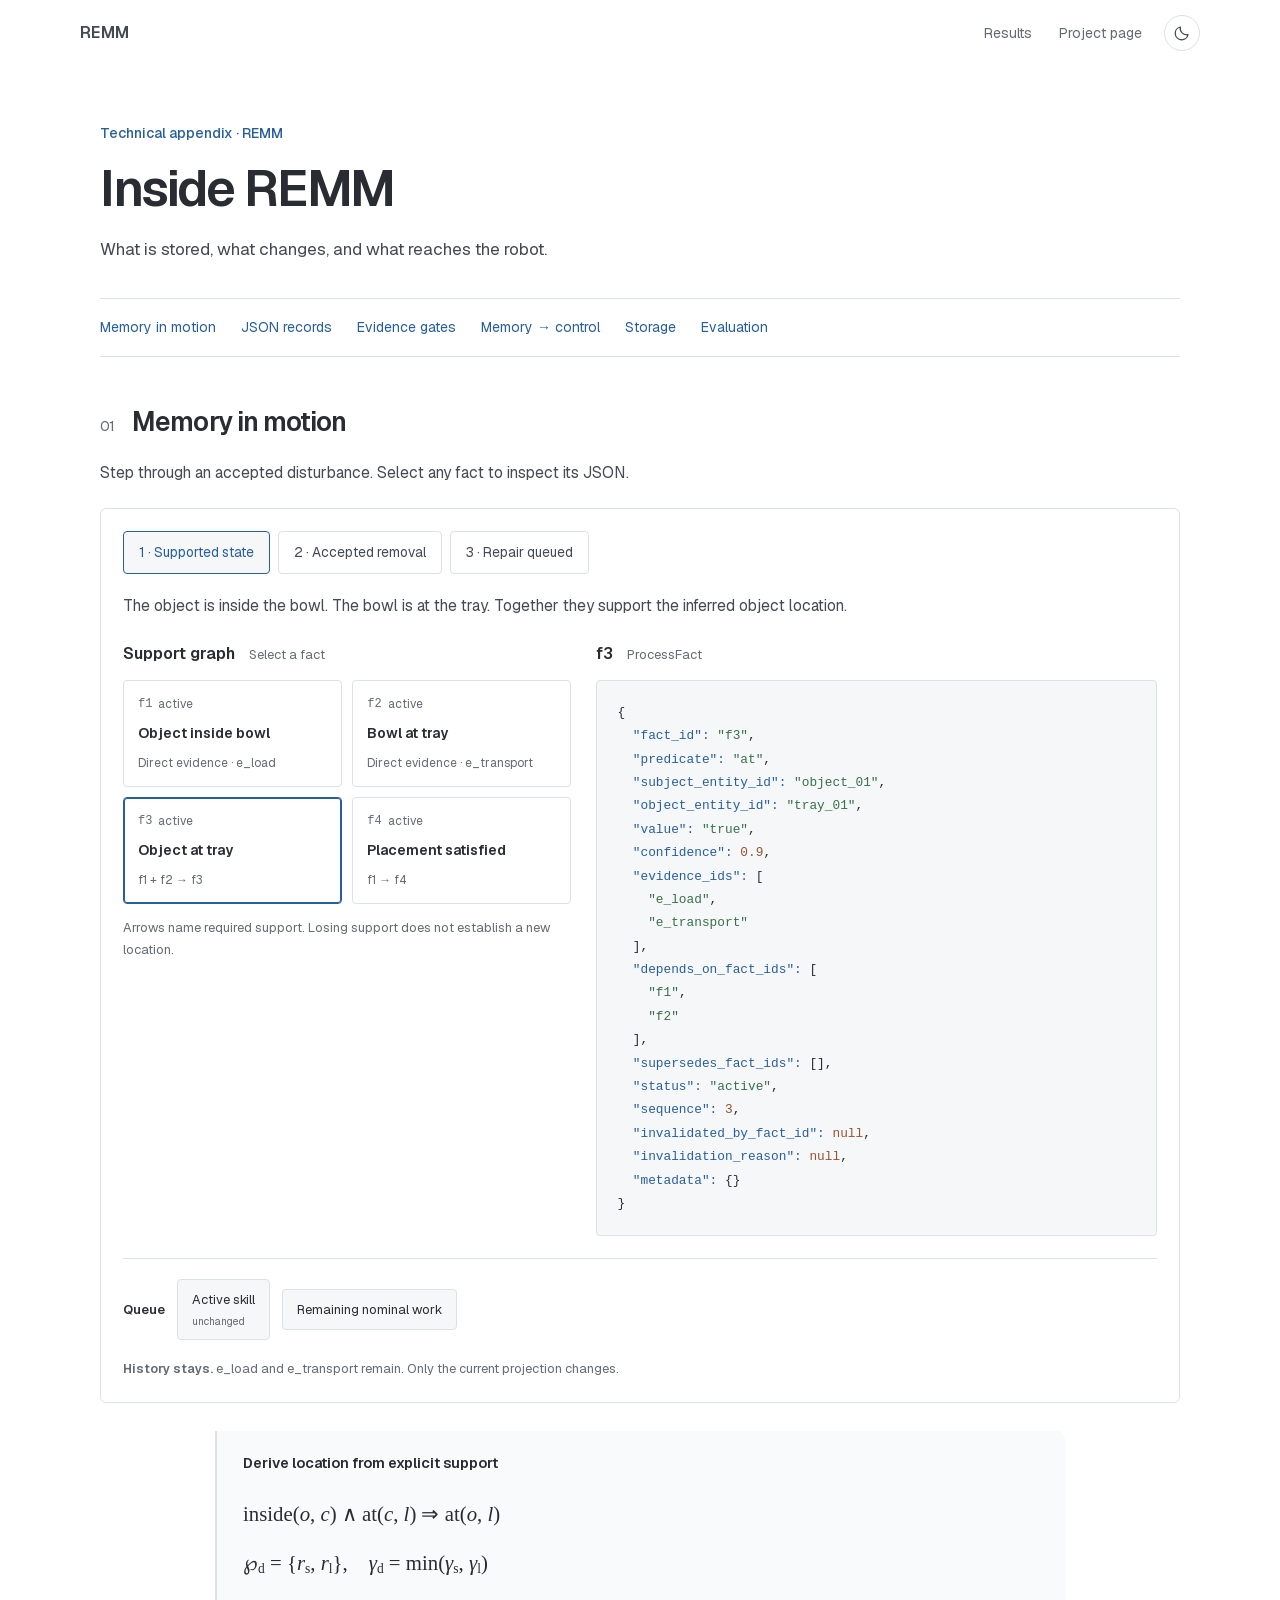
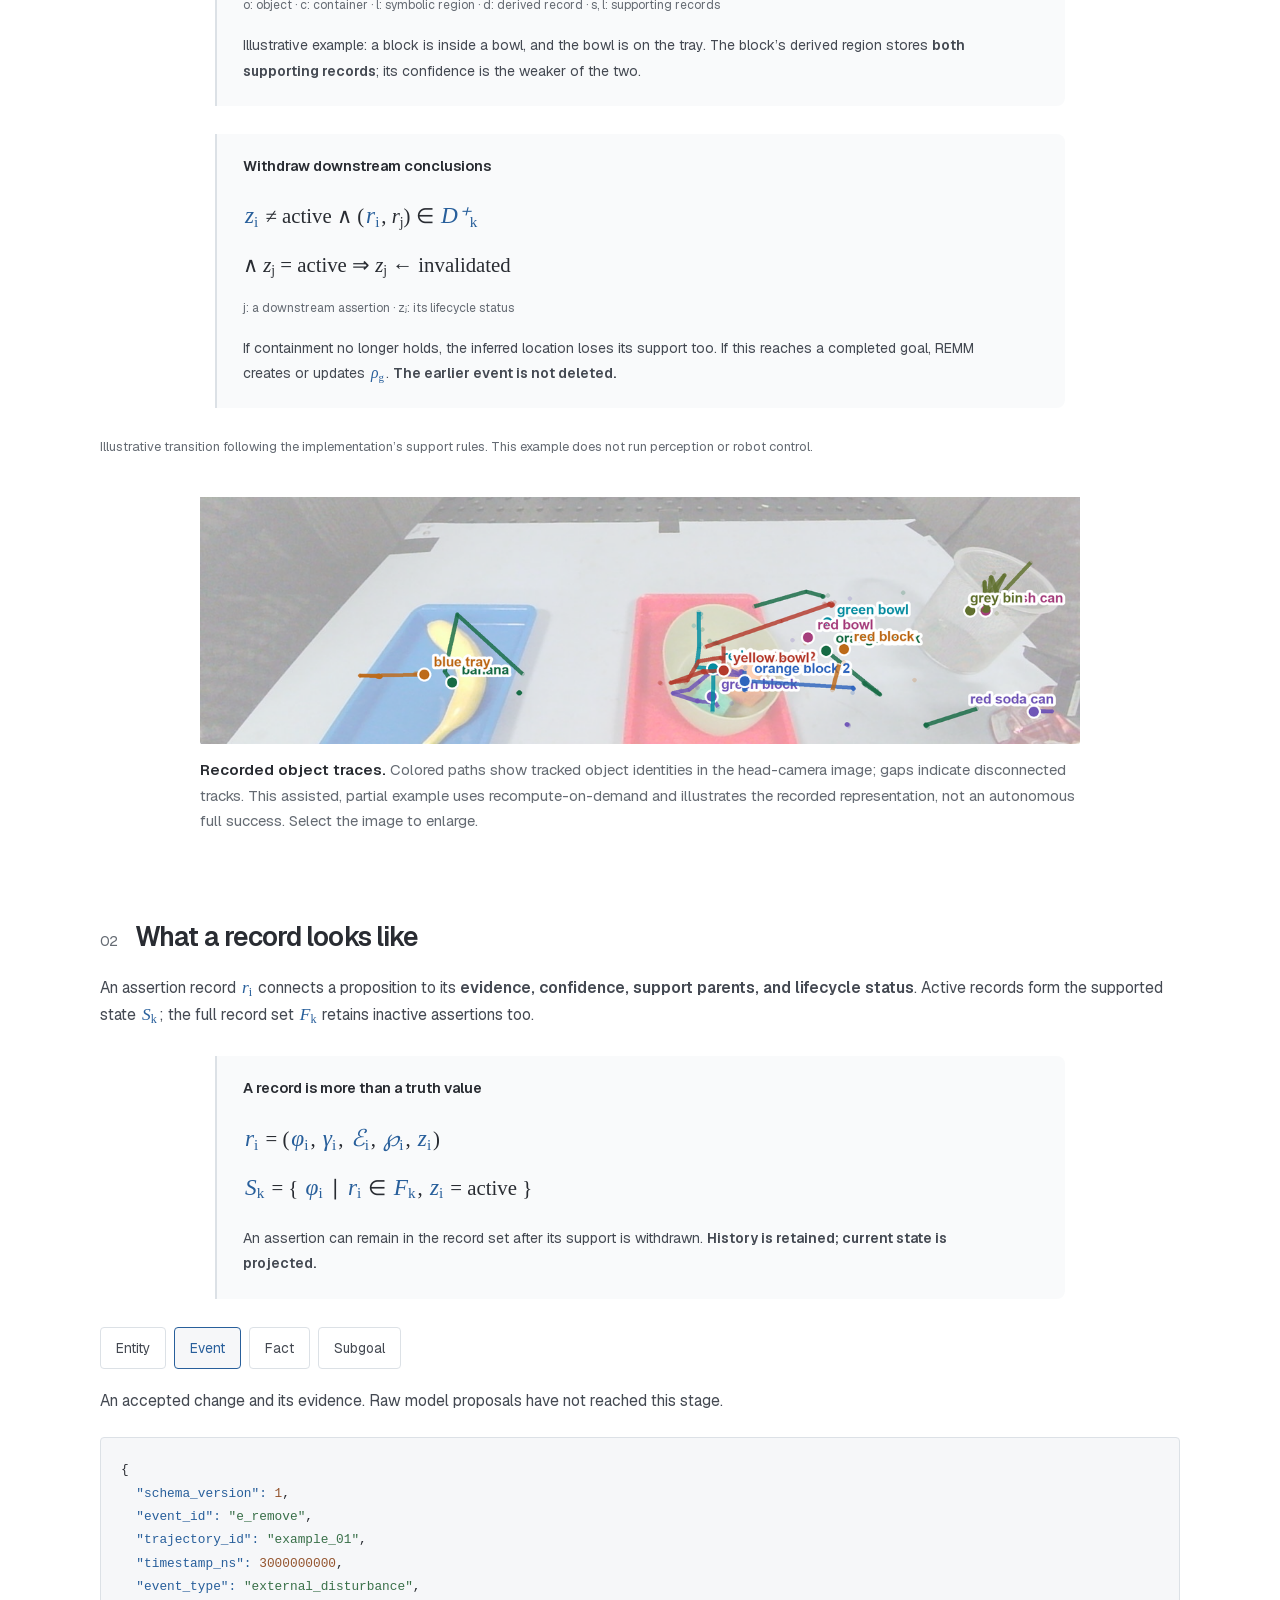
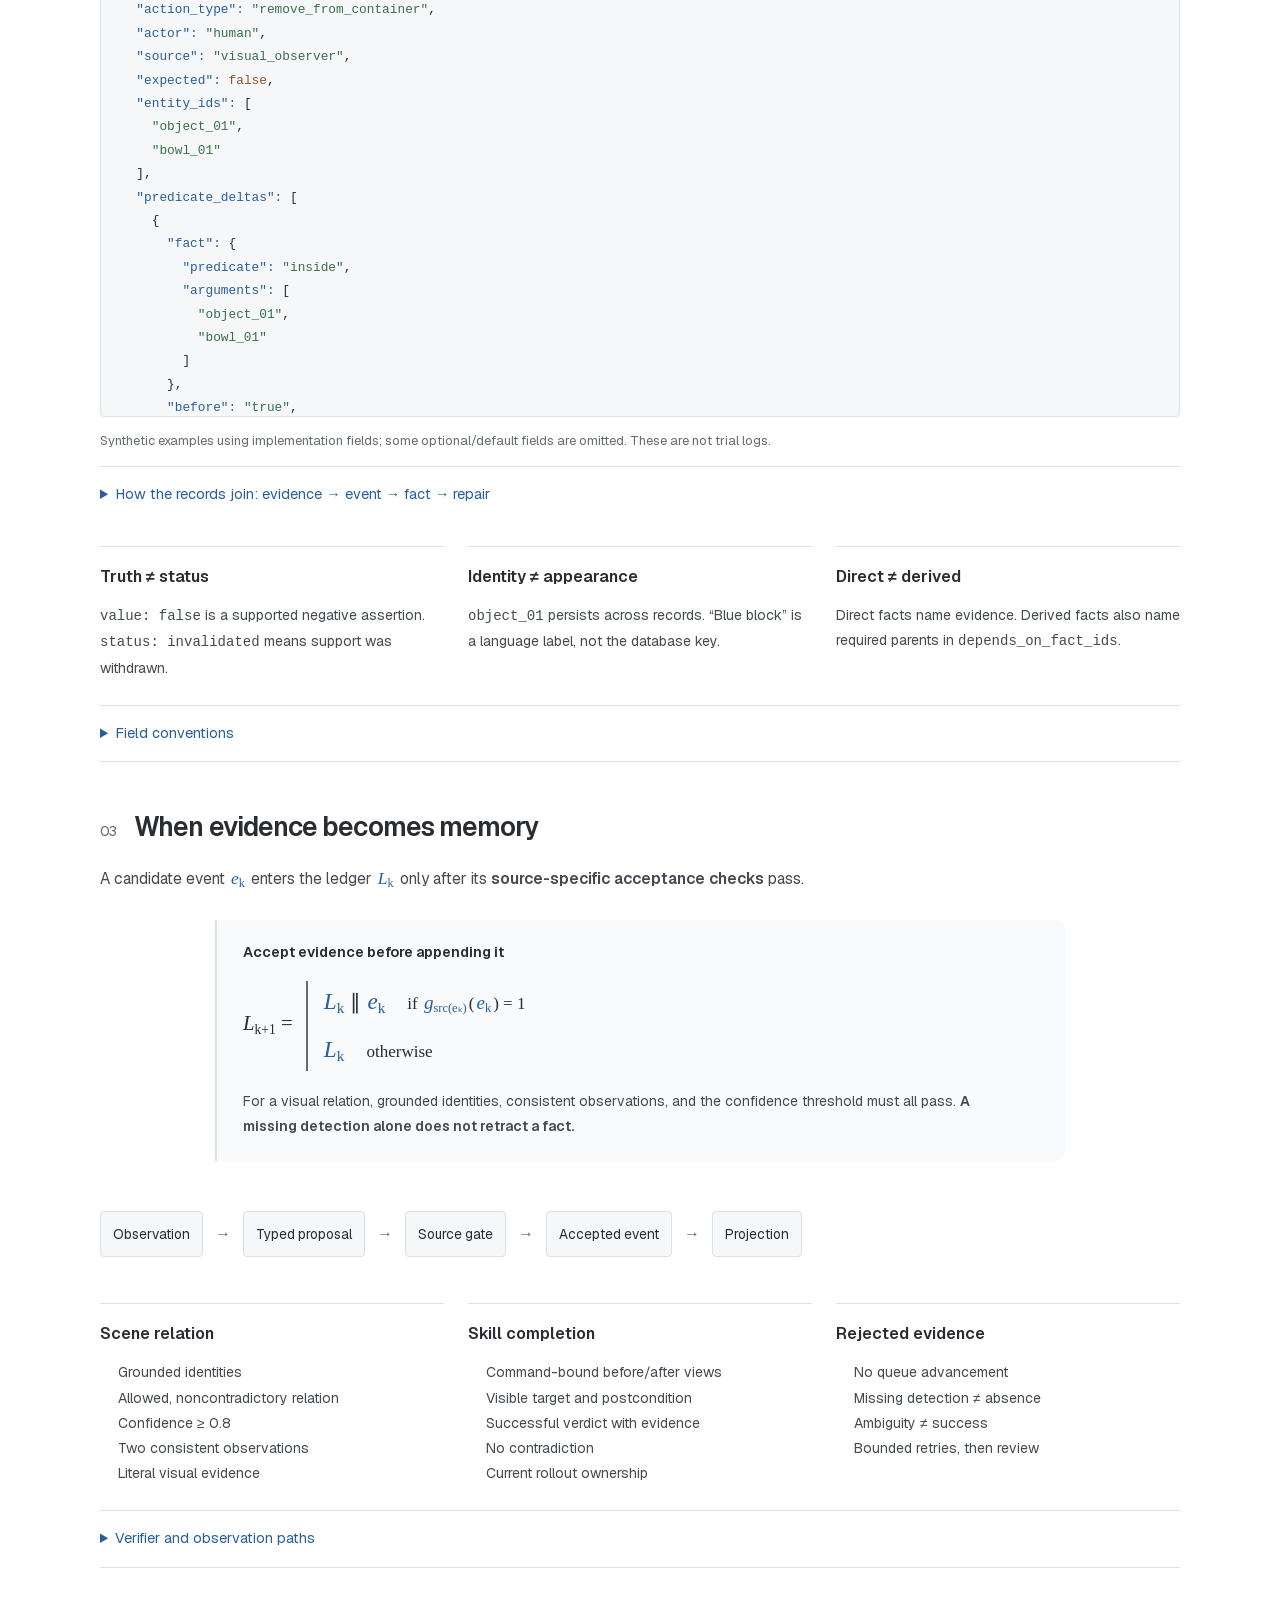
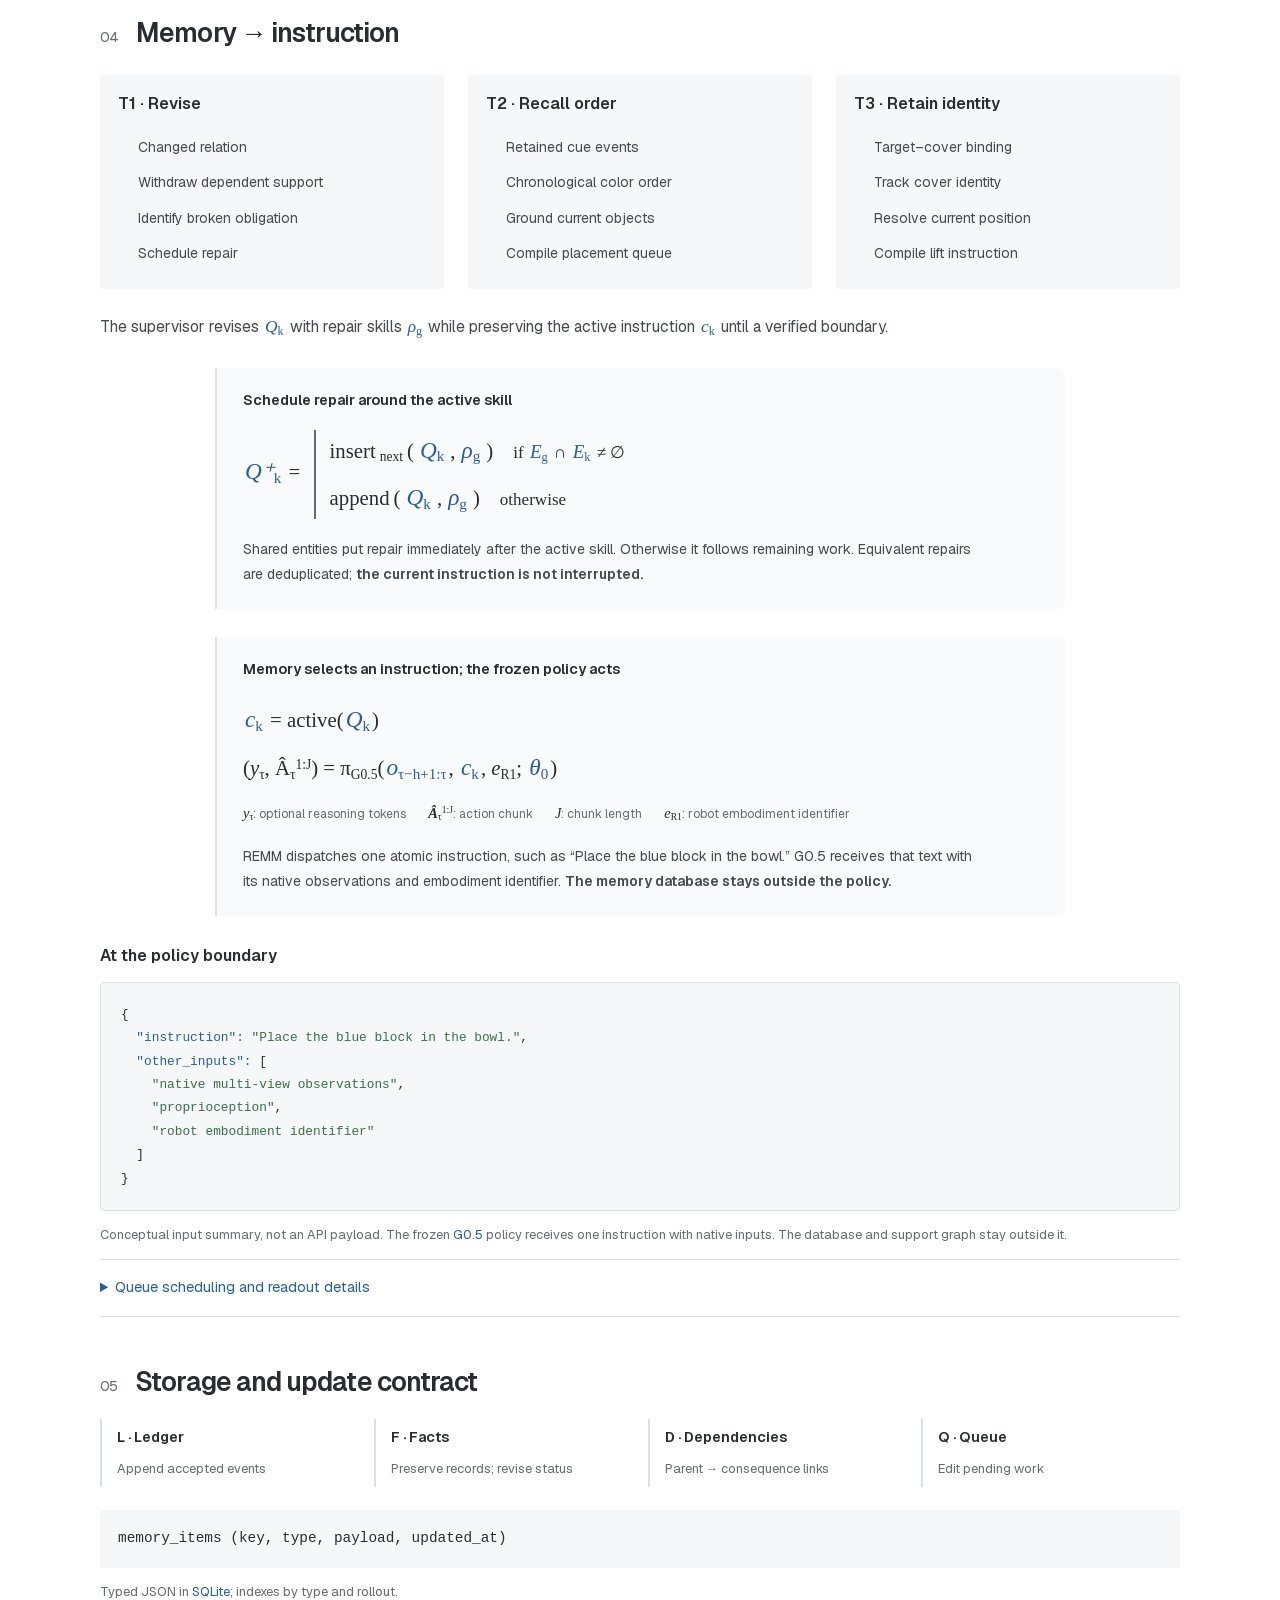
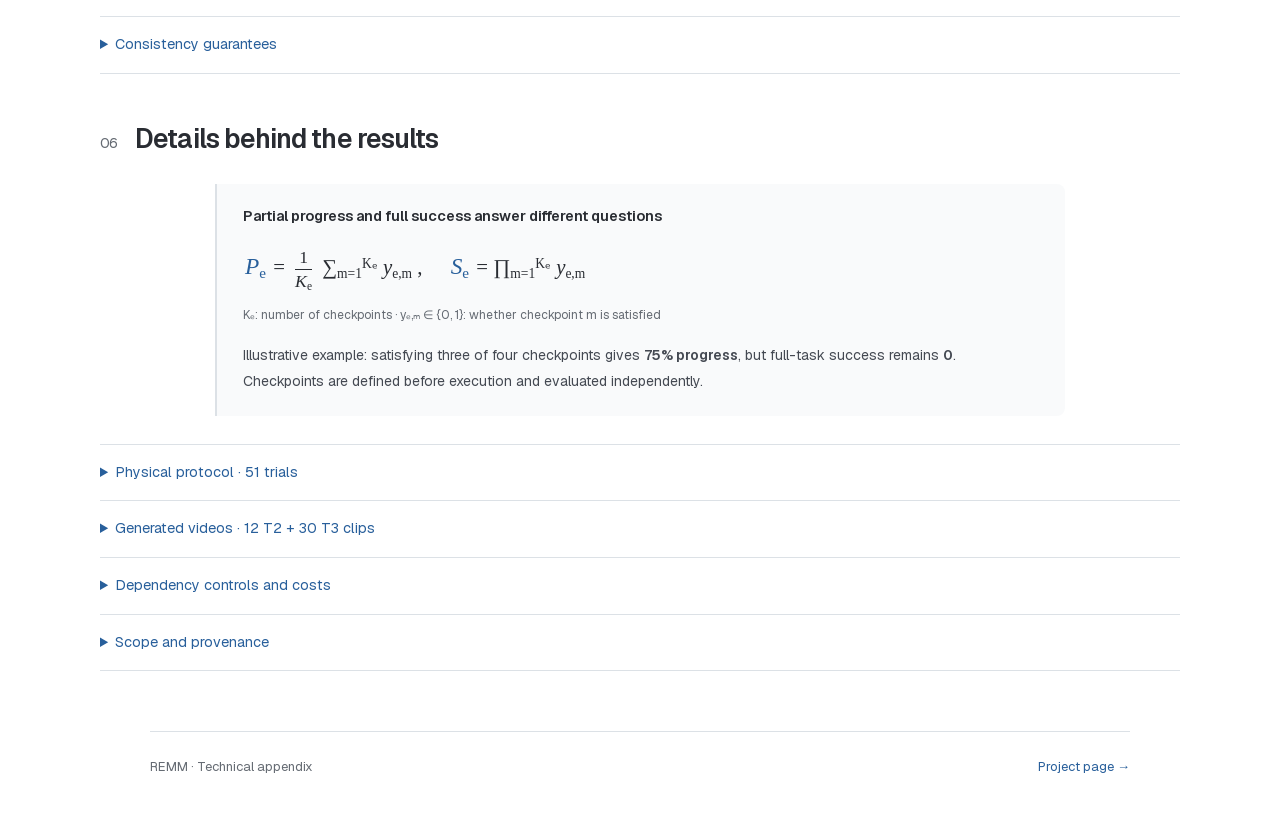
==== commit e81cc1c9: "Improve result charts, references, notation, and theme persistence" ====
--- a/appendix/index.html
+++ b/appendix/index.html
@@ -1,4 +1,4 @@
-<!DOCTYPE html><html lang="en"><head><meta charSet="utf-8"/><meta name="viewport" content="width=device-width, initial-scale=1"/><link rel="stylesheet" href="/_next/static/css/index.5Pte5wh0.css" data-rsc-css-href="/_next/static/css/index.5Pte5wh0.css" data-precedence="vite-rsc/importer-resources"/><link rel="modulepreload" fetchPriority="low" href="/_next/static/chunks/index-DogaTbSf.js"/><script src="/_next/static/chunks/rolldown-runtime-C60lm6uB.js" type="module" async=""></script><script src="/_next/static/chunks/framework-D_rUT4EX.js" type="module" async=""></script><link rel="modulepreload" href="/_next/static/chunks/layout-segment-context-D__guaZK.js" crossorigin=""/><link rel="modulepreload" href="/_next/static/chunks/theme-toggle-ZatBYjTV.js" crossorigin=""/><link rel="modulepreload" href="/_next/static/chunks/memory-explorer-CdDd8PGt.js" crossorigin=""/><link rel="modulepreload" href="/_next/static/chunks/notation-lzyPbaOK.js" crossorigin=""/><title>Inside REMM — Technical appendix</title><meta name="description" content="Inspect REMM records, support dependencies, and memory-to-control updates."/><meta property="og:title" content="REMM: Revisable Embodied Memory for Manipulation"/><meta property="og:description" content="Robots that revise memory when the world changes."/><meta property="og:url" content="https://remm-robot.github.io"/><meta property="og:site_name" content="REMM"/><meta property="og:type" content="website"/><meta property="og:image" content="https://remm-robot.github.io/figures/teaser.png"/><meta property="og:image:width" content="1190"/><meta property="og:image:height" content="600"/><meta property="og:image:alt" content="REMM revises a disturbed task condition and schedules recovery."/><meta name="twitter:card" content="summary_large_image"/><meta name="twitter:title" content="REMM: Revisable Embodied Memory for Manipulation"/><meta name="twitter:description" content="Robots that revise memory when the world changes."/><meta name="twitter:image" content="https://remm-robot.github.io/figures/teaser.png"/><script>(function(){var t;try{t=localStorage.getItem('remm-theme')}catch(e){}document.documentElement.dataset.theme=t==='dark'||t==='light'?t:matchMedia('(prefers-color-scheme: dark)').matches?'dark':'light'})()</script><script>Object.assign(((self[Symbol.for("vinext.navigationRuntime")]??={bootstrap:{routeManifest:null},functions:{}}).bootstrap.rsc??={rsc:[]}),{params:{},nav:{"pathname":"/appendix","searchParams":[]}})</script><link rel="modulepreload" href="/_next/static/chunks/index-DogaTbSf.js" />
+<!DOCTYPE html><html lang="en"><head><meta charSet="utf-8"/><meta name="viewport" content="width=device-width, initial-scale=1"/><link rel="stylesheet" href="/_next/static/css/index.WfgS6Xjm.css" data-rsc-css-href="/_next/static/css/index.WfgS6Xjm.css" data-precedence="vite-rsc/importer-resources"/><link rel="modulepreload" fetchPriority="low" href="/_next/static/chunks/index--6LhN6QS.js"/><script src="/_next/static/chunks/rolldown-runtime-C60lm6uB.js" type="module" async=""></script><script src="/_next/static/chunks/framework-D_rUT4EX.js" type="module" async=""></script><link rel="modulepreload" href="/_next/static/chunks/layout-segment-context-BSrNN7oQ.js" crossorigin=""/><link rel="modulepreload" href="/_next/static/chunks/theme-toggle-ysM-AX2p.js" crossorigin=""/><link rel="modulepreload" href="/_next/static/chunks/memory-explorer-CdDd8PGt.js" crossorigin=""/><link rel="modulepreload" href="/_next/static/chunks/notation-lzyPbaOK.js" crossorigin=""/><title>Inside REMM — Technical appendix</title><meta name="description" content="Inspect REMM records, support dependencies, and memory-to-control updates."/><meta property="og:title" content="REMM: Revisable Embodied Memory for Manipulation"/><meta property="og:description" content="Robots that revise memory when the world changes."/><meta property="og:url" content="https://remm-robot.github.io"/><meta property="og:site_name" content="REMM"/><meta property="og:type" content="website"/><meta property="og:image" content="https://remm-robot.github.io/figures/teaser.png"/><meta property="og:image:width" content="1190"/><meta property="og:image:height" content="600"/><meta property="og:image:alt" content="REMM revises a disturbed task condition and schedules recovery."/><meta name="twitter:card" content="summary_large_image"/><meta name="twitter:title" content="REMM: Revisable Embodied Memory for Manipulation"/><meta name="twitter:description" content="Robots that revise memory when the world changes."/><meta name="twitter:image" content="https://remm-robot.github.io/figures/teaser.png"/><script>(function(){var t;try{t=localStorage.getItem('remm-theme')}catch(e){}document.documentElement.dataset.theme=t==='dark'||t==='light'?t:matchMedia('(prefers-color-scheme: dark)').matches?'dark':'light'})()</script><script>Object.assign(((self[Symbol.for("vinext.navigationRuntime")]??={bootstrap:{routeManifest:null},functions:{}}).bootstrap.rsc??={rsc:[]}),{params:{},nav:{"pathname":"/appendix","searchParams":[]}})</script><link rel="modulepreload" href="/_next/static/chunks/index--6LhN6QS.js" />
 <link rel="preload" href="/_next/static/_vinext_fonts/geist-8ac0455e797f/geist-98bbbccb.woff2" as="font" type="font/woff2" crossorigin />
 <link rel="preload" href="/_next/static/_vinext_fonts/geist-mono-00e989178794/geist-mono-013b2f2f.woff2" as="font" type="font/woff2" crossorigin />
 <style data-vinext-fonts>/* cyrillic-ext */
@@ -149,7 +149,7 @@
   </span><span class="json-key">&quot;invalidated_by_fact_id&quot;:</span><span> </span><span class="json-value">null</span><span>,
   </span><span class="json-key">&quot;invalidation_reason&quot;:</span><span> </span><span class="json-value">null</span><span>,
   </span><span class="json-key">&quot;metadata&quot;:</span><span> {}
-}</span></code></pre></div></div><div class="queue-strip"><strong>Queue</strong><span>Active skill <small>unchanged</small></span><span>Remaining nominal work</span></div><p class="ledger-note"><strong>History stays.</strong> e_load and e_transport remain<!-- -->. Only the current projection changes.</p></div><aside class="method-equation"><h3>Derive location from explicit support</h3><div class="equation-lines"><div><span class="math-word">inside</span>(<i>o</i>, <i>c</i>) ∧ <span class="math-word">at</span>(<i>c</i>, <i>l</i>) ⇒ <span class="math-word">at</span>(<i>o</i>, <i>l</i>)</div><div>℘<sub>d</sub> = <!-- -->{<i>r</i><sub>s</sub>, <i>r</i><sub>l</sub>}<!-- -->,　<i>γ</i><sub>d</sub> = min(<i>γ</i><sub>s</sub>, <i>γ</i><sub>l</sub>)</div><small class="math-key">o: object · c: container · l: symbolic region · d: derived record · s, l: supporting records</small></div><p class="equation-example">Illustrative example: a block is inside a bowl, and the bowl is on the tray. The block’s derived region stores <strong>both supporting records</strong>; its confidence is the weaker of the two.</p></aside><aside class="method-equation"><h3>Withdraw downstream conclusions</h3><div class="equation-lines"><div><span class="notation"><button type="button" class="notation-symbol" aria-label="Lifecycle status, z subscript i" aria-expanded="false"><i>z</i><sub>i</sub></button></span> ≠ <span class="math-word">active</span> ∧ (<span class="notation"><button type="button" class="notation-symbol" aria-label="Assertion record, r subscript i" aria-expanded="false"><i>r</i><sub>i</sub></button></span>, <i>r</i><sub>j</sub>) ∈ <span class="notation"><button type="button" class="notation-symbol" aria-label="Support reachability, D⁺ subscript k" aria-expanded="false"><i>D⁺</i><sub>k</sub></button></span></div><div>∧ <i>z</i><sub>j</sub> = <span class="math-word">active</span> ⇒ <i>z</i><sub>j</sub> ← <span class="math-word">invalidated</span></div><small class="math-key">j: a downstream assertion · zⱼ: its lifecycle status</small></div><p class="equation-example">If containment no longer holds, the inferred location loses its support too. If this reaches a completed goal, REMM creates or updates <span class="notation"><button type="button" class="notation-symbol" aria-label="Repair skill, ρ subscript g" aria-expanded="false"><i>ρ</i><sub>g</sub></button></span>. <strong>The earlier event is not deleted.</strong></p></aside><p class="tiny-note">Illustrative transition following the implementation’s support rules. This example does not run perception or robot control.</p></section><figure class="paper-figure trace-figure"><a href="/figures/memory-traces.png" aria-label="Open memory trace image at full resolution"><img src="/figures/memory-traces.png" width="1280" height="720" loading="lazy" alt="Head-camera view with colored object-identity tracks overlaid across the tabletop."/></a><figcaption><strong>Recorded object traces.</strong> Colored paths show tracked object identities in the head-camera image; gaps indicate disconnected tracks. This assisted, partial example uses recompute-on-demand and illustrates the recorded representation, not an autonomous full success. Select the image to enlarge.</figcaption></figure><section class="technical-section" id="records"><h2><span>02</span> What a record looks like</h2><p>An assertion record <span class="notation"><button type="button" class="notation-symbol" aria-label="Assertion record, r subscript i" aria-expanded="false"><i>r</i><sub>i</sub></button></span> connects a proposition to its <strong>evidence, confidence, support parents, and lifecycle status</strong>. Active records form the supported state <span class="notation"><button type="button" class="notation-symbol" aria-label="Supported current state, S subscript k" aria-expanded="false"><i>S</i><sub>k</sub></button></span>; the full record set <span class="notation"><button type="button" class="notation-symbol" aria-label="Assertion records, F subscript k" aria-expanded="false"><i>F</i><sub>k</sub></button></span> retains inactive assertions too.</p><aside class="method-equation"><h3>A record is more than a truth value</h3><div class="equation-lines"><div><span class="notation"><button type="button" class="notation-symbol" aria-label="Assertion record, r subscript i" aria-expanded="false"><i>r</i><sub>i</sub></button></span> = (<span class="notation"><button type="button" class="notation-symbol" aria-label="Grounded proposition, φ subscript i" aria-expanded="false"><i>φ</i><sub>i</sub></button></span>, <span class="notation"><button type="button" class="notation-symbol" aria-label="Assertion confidence, γ subscript i" aria-expanded="false"><i>γ</i><sub>i</sub></button></span>, <span class="notation"><button type="button" class="notation-symbol" aria-label="Evidence references, ℰ subscript i" aria-expanded="false"><i>ℰ</i><sub>i</sub></button></span>, <span class="notation"><button type="button" class="notation-symbol" aria-label="Direct support parents, ℘ subscript i" aria-expanded="false"><i>℘</i><sub>i</sub></button></span>, <span class="notation"><button type="button" class="notation-symbol" aria-label="Lifecycle status, z subscript i" aria-expanded="false"><i>z</i><sub>i</sub></button></span>)</div><div><span class="notation"><button type="button" class="notation-symbol" aria-label="Supported current state, S subscript k" aria-expanded="false"><i>S</i><sub>k</sub></button></span> = <!-- -->{<!-- --> <span class="notation"><button type="button" class="notation-symbol" aria-label="Grounded proposition, φ subscript i" aria-expanded="false"><i>φ</i><sub>i</sub></button></span> ∣ <span class="notation"><button type="button" class="notation-symbol" aria-label="Assertion record, r subscript i" aria-expanded="false"><i>r</i><sub>i</sub></button></span> ∈ <span class="notation"><button type="button" class="notation-symbol" aria-label="Assertion records, F subscript k" aria-expanded="false"><i>F</i><sub>k</sub></button></span>, <span class="notation"><button type="button" class="notation-symbol" aria-label="Lifecycle status, z subscript i" aria-expanded="false"><i>z</i><sub>i</sub></button></span> = <span class="math-word">active</span> <!-- -->}</div></div><p class="equation-example">An assertion can remain in the record set after its support is withdrawn. <strong>History is retained; current state is projected.</strong></p></aside><div><div class="step-controls" aria-label="Record type"><button aria-pressed="false">Entity</button><button aria-pressed="true">Event</button><button aria-pressed="false">Fact</button><button aria-pressed="false">Subgoal</button></div><p class="explorer-note">An accepted change and its evidence. Raw model proposals have not reached this stage.</p><pre class="json-view" tabindex="0" aria-label="JSON record"><code><span>{
+}</span></code></pre></div></div><div class="queue-strip"><strong>Queue</strong><span>Active skill <small>unchanged</small></span><span>Remaining nominal work</span></div><p class="ledger-note"><strong>History stays.</strong> e_load and e_transport remain<!-- -->. Only the current projection changes.</p></div><aside class="method-equation"><h3>Derive location from explicit support</h3><div class="equation-lines"><div><span class="math-word">inside</span>(<i>o</i>, <i>c</i>) ∧ <span class="math-word">at</span>(<i>c</i>, <i>l</i>) ⇒ <span class="math-word">at</span>(<i>o</i>, <i>l</i>)</div><div>℘<sub>d</sub> = <!-- -->{<i>r</i><sub>s</sub>, <i>r</i><sub>l</sub>}<!-- -->,　<i>γ</i><sub>d</sub> = min(<i>γ</i><sub>s</sub>, <i>γ</i><sub>l</sub>)</div><small class="math-key">o: object · c: container · l: symbolic region · d: derived record · s, l: supporting records</small></div><p class="equation-example">Illustrative example: a block is inside a bowl, and the bowl is on the tray. The block’s derived region stores <strong>both supporting records</strong>; its confidence is the weaker of the two.</p></aside><aside class="method-equation"><h3>Withdraw downstream conclusions</h3><div class="equation-lines"><div><span class="notation"><button type="button" class="notation-symbol" aria-label="Lifecycle status, z subscript i" aria-expanded="false"><i>z</i><sub>i</sub></button></span> ≠ <span class="math-word">active</span> ∧ (<span class="notation"><button type="button" class="notation-symbol" aria-label="Assertion record, r subscript i" aria-expanded="false"><i>r</i><sub>i</sub></button></span>, <i>r</i><sub>j</sub>) ∈ <span class="notation"><button type="button" class="notation-symbol" aria-label="Support reachability, D⁺ subscript k" aria-expanded="false"><i>D⁺</i><sub>k</sub></button></span></div><div>∧ <i>z</i><sub>j</sub> = <span class="math-word">active</span> ⇒ <i>z</i><sub>j</sub> ← <span class="math-word">invalidated</span></div><small class="math-key">j: a downstream assertion · zⱼ: its lifecycle status</small></div><p class="equation-example">If containment no longer holds, the inferred location loses its support too. If this reaches a completed goal, REMM creates or updates <span class="notation"><button type="button" class="notation-symbol" aria-label="Repair skill, ρ subscript g" aria-expanded="false"><i>ρ</i><sub>g</sub></button></span>. <strong>The earlier event is not deleted.</strong></p></aside><p class="tiny-note">Illustrative transition following the implementation’s support rules. This example does not run perception or robot control.</p></section><figure class="paper-figure trace-figure"><a href="/figures/memory-traces.png" aria-label="Open memory trace image at full resolution"><span class="trace-crop"><img src="/figures/memory-traces.png" width="1280" height="720" loading="lazy" alt="Head-camera view with colored object-identity tracks overlaid across the tabletop."/></span></a><figcaption><strong>Recorded object traces.</strong> Colored paths show tracked object identities in the head-camera image; gaps indicate disconnected tracks. This assisted, partial example uses recompute-on-demand and illustrates the recorded representation, not an autonomous full success. Select the image to enlarge.</figcaption></figure><section class="technical-section" id="records"><h2><span>02</span> What a record looks like</h2><p>An assertion record <span class="notation"><button type="button" class="notation-symbol" aria-label="Assertion record, r subscript i" aria-expanded="false"><i>r</i><sub>i</sub></button></span> connects a proposition to its <strong>evidence, confidence, support parents, and lifecycle status</strong>. Active records form the supported state <span class="notation"><button type="button" class="notation-symbol" aria-label="Supported current state, S subscript k" aria-expanded="false"><i>S</i><sub>k</sub></button></span>; the full record set <span class="notation"><button type="button" class="notation-symbol" aria-label="Assertion records, F subscript k" aria-expanded="false"><i>F</i><sub>k</sub></button></span> retains inactive assertions too.</p><aside class="method-equation"><h3>A record is more than a truth value</h3><div class="equation-lines"><div><span class="notation"><button type="button" class="notation-symbol" aria-label="Assertion record, r subscript i" aria-expanded="false"><i>r</i><sub>i</sub></button></span> = (<span class="notation"><button type="button" class="notation-symbol" aria-label="Grounded proposition, φ subscript i" aria-expanded="false"><i>φ</i><sub>i</sub></button></span>, <span class="notation"><button type="button" class="notation-symbol" aria-label="Assertion confidence, γ subscript i" aria-expanded="false"><i>γ</i><sub>i</sub></button></span>, <span class="notation"><button type="button" class="notation-symbol" aria-label="Evidence references, ℰ subscript i" aria-expanded="false"><i>ℰ</i><sub>i</sub></button></span>, <span class="notation"><button type="button" class="notation-symbol" aria-label="Direct support parents, ℘ subscript i" aria-expanded="false"><i>℘</i><sub>i</sub></button></span>, <span class="notation"><button type="button" class="notation-symbol" aria-label="Lifecycle status, z subscript i" aria-expanded="false"><i>z</i><sub>i</sub></button></span>)</div><div><span class="notation"><button type="button" class="notation-symbol" aria-label="Supported current state, S subscript k" aria-expanded="false"><i>S</i><sub>k</sub></button></span> = <!-- -->{<!-- --> <span class="notation"><button type="button" class="notation-symbol" aria-label="Grounded proposition, φ subscript i" aria-expanded="false"><i>φ</i><sub>i</sub></button></span> ∣ <span class="notation"><button type="button" class="notation-symbol" aria-label="Assertion record, r subscript i" aria-expanded="false"><i>r</i><sub>i</sub></button></span> ∈ <span class="notation"><button type="button" class="notation-symbol" aria-label="Assertion records, F subscript k" aria-expanded="false"><i>F</i><sub>k</sub></button></span>, <span class="notation"><button type="button" class="notation-symbol" aria-label="Lifecycle status, z subscript i" aria-expanded="false"><i>z</i><sub>i</sub></button></span> = <span class="math-word">active</span> <!-- -->}</div></div><p class="equation-example">An assertion can remain in the record set after its support is withdrawn. <strong>History is retained; current state is projected.</strong></p></aside><div><div class="step-controls" aria-label="Record type"><button aria-pressed="false">Entity</button><button aria-pressed="true">Event</button><button aria-pressed="false">Fact</button><button aria-pressed="false">Subgoal</button></div><p class="explorer-note">An accepted change and its evidence. Raw model proposals have not reached this stage.</p><pre class="json-view" tabindex="0" aria-label="JSON record"><code><span>{
   </span><span class="json-key">&quot;schema_version&quot;:</span><span> </span><span class="json-value">1</span><span>,
   </span><span class="json-key">&quot;event_id&quot;:</span><span> </span><span class="json-string">&quot;e_remove&quot;</span><span>,
   </span><span class="json-key">&quot;trajectory_id&quot;:</span><span> </span><span class="json-string">&quot;example_01&quot;</span><span>,
@@ -186,11 +186,11 @@
   </span><span class="json-key">&quot;confidence&quot;:</span><span> </span><span class="json-value">0.9</span><span>,
   </span><span class="json-key">&quot;policy_training_eligible&quot;:</span><span> </span><span class="json-value">false</span><span>,
   </span><span class="json-key">&quot;memory_training_eligible&quot;:</span><span> </span><span class="json-value">true</span><span>
-}</span></code></pre><p class="tiny-note">Synthetic examples using implementation fields; some optional/default fields are omitted. These are not trial logs.</p></div><details class="reference-details"><summary>How the records join: evidence → event → fact → repair</summary><p>Follow the references without duplicating the observation. These IDs belong only to the synthetic example above.</p><div class="reference-chain"><div><strong>Evidence</strong><code>frame_031 · frame_032</code><small>Referenced by the accepted event</small></div><div><strong>Event</strong><code>e_remove</code><small>Records the negative containment delta</small></div><div><strong>Fact</strong><code>f5 supersedes f1</code><small>f3 and f4 lose their required support</small></div><div><strong>Repair</strong><code>repair_01</code><small>Restores the placement obligation</small></div></div><p><code>evidence_refs</code> connect events to observations; <code>supersedes_fact_ids</code> connect new assertions to replaced records; <code>depends_on_fact_ids</code> connect conclusions to their support. Recovery history retains the triggering event reference.</p></details><div class="contract-grid"><article><h3>Truth ≠ status</h3><p><code>value: false</code> is a supported negative assertion. <code>status: invalidated</code> means support was withdrawn.</p></article><article><h3>Identity ≠ appearance</h3><p><code>object_01</code> persists across records. “Blue block” is a language label, not the database key.</p></article><article><h3>Direct ≠ derived</h3><p>Direct facts name evidence. Derived facts also name required parents in <code>depends_on_fact_ids</code>.</p></article></div><details><summary>Field conventions</summary><p>Fact values: true / false / unresolved. Event deltas: true / false / unknown. Fact status: active / superseded / invalidated. Confidence is in [0,1], not calibrated probability. A derived spatial fact inherits the minimum confidence of its parents.</p></details></section><section class="technical-section" id="evidence"><h2><span>03</span> When evidence becomes memory</h2><p>A candidate event <span class="notation"><button type="button" class="notation-symbol" aria-label="Candidate event, e subscript k" aria-expanded="false"><i>e</i><sub>k</sub></button></span> enters the ledger <span class="notation"><button type="button" class="notation-symbol" aria-label="Event ledger, L subscript k" aria-expanded="false"><i>L</i><sub>k</sub></button></span> only after its <strong>source-specific acceptance checks</strong> pass.</p><aside class="method-equation"><h3>Accept evidence before appending it</h3><div class="equation-lines"><div><i>L</i><sub>k+1</sub> = <span class="math-cases"><span><span class="notation"><button type="button" class="notation-symbol" aria-label="Event ledger, L subscript k" aria-expanded="false"><i>L</i><sub>k</sub></button></span> ∥ <span class="notation"><button type="button" class="notation-symbol" aria-label="Candidate event, e subscript k" aria-expanded="false"><i>e</i><sub>k</sub></button></span> <small>if <span class="notation"><button type="button" class="notation-symbol" aria-label="Source-specific evidence gate, g subscript src(eₖ)" aria-expanded="false"><i>g</i><sub>src(eₖ)</sub></button></span>(<span class="notation"><button type="button" class="notation-symbol" aria-label="Candidate event, e subscript k" aria-expanded="false"><i>e</i><sub>k</sub></button></span>) = 1</small></span><span><span class="notation"><button type="button" class="notation-symbol" aria-label="Event ledger, L subscript k" aria-expanded="false"><i>L</i><sub>k</sub></button></span> <small>otherwise</small></span></span></div></div><p class="equation-example">For a visual relation, grounded identities, consistent observations, and the confidence threshold must all pass. <strong>A missing detection alone does not retract a fact.</strong></p></aside><div class="gate-flow"><span>Observation</span><b>→</b><span>Typed proposal</span><b>→</b><span>Source gate</span><b>→</b><span>Accepted event</span><b>→</b><span>Projection</span></div><div class="contract-grid"><article><h3>Scene relation</h3><ul><li>Grounded identities</li><li>Allowed, noncontradictory relation</li><li>Confidence ≥ 0.8</li><li>Two consistent observations</li><li>Literal visual evidence</li></ul></article><article><h3>Skill completion</h3><ul><li>Command-bound before/after views</li><li>Visible target and postcondition</li><li>Successful verdict with evidence</li><li>No contradiction</li><li>Current rollout ownership</li></ul></article><article><h3>Rejected evidence</h3><ul><li>No queue advancement</li><li>Missing detection ≠ absence</li><li>Ambiguity ≠ success</li><li>Bounded retries, then review</li></ul></article></div><details><summary>Verifier and observation paths</summary><p>Frozen Qwen3-VL-4B-Instruct supports constrained decomposition and verification; OWLv2 provides 2D proposals. Verification uses head/wrist views with temporally separated after frames. Operator-grounded evidence has separate provenance. Ownership checks reject delayed responses for a different rollout, subgoal, or instruction.</p></details></section><section class="technical-section" id="control"><h2><span>04</span> Memory → instruction</h2><div class="control-grid"><article><h3>T1 · Revise</h3><ol><li>Changed relation</li><li>Withdraw dependent support</li><li>Identify broken obligation</li><li>Schedule repair</li></ol></article><article><h3>T2 · Recall order</h3><ol><li>Retained cue events</li><li>Chronological color order</li><li>Ground current objects</li><li>Compile placement queue</li></ol></article><article><h3>T3 · Retain identity</h3><ol><li>Target–cover binding</li><li>Track cover identity</li><li>Resolve current position</li><li>Compile lift instruction</li></ol></article></div><p>The supervisor revises <span class="notation"><button type="button" class="notation-symbol" aria-label="Skill queue, Q subscript k" aria-expanded="false"><i>Q</i><sub>k</sub></button></span> with repair skills <span class="notation"><button type="button" class="notation-symbol" aria-label="Repair skill, ρ subscript g" aria-expanded="false"><i>ρ</i><sub>g</sub></button></span> while preserving the active instruction <span class="notation"><button type="button" class="notation-symbol" aria-label="Active instruction, c subscript k" aria-expanded="false"><i>c</i><sub>k</sub></button></span> until a verified boundary.</p><aside class="method-equation"><h3>Schedule repair around the active skill</h3><div class="equation-lines"><div><span class="notation"><button type="button" class="notation-symbol" aria-label="Revised queue, Q⁺ subscript k" aria-expanded="false"><i>Q⁺</i><sub>k</sub></button></span> = <span class="math-cases"><span><span class="math-word">insert</span><sub>next</sub>(<span class="notation"><button type="button" class="notation-symbol" aria-label="Skill queue, Q subscript k" aria-expanded="false"><i>Q</i><sub>k</sub></button></span>, <span class="notation"><button type="button" class="notation-symbol" aria-label="Repair skill, ρ subscript g" aria-expanded="false"><i>ρ</i><sub>g</sub></button></span>) <small>if <span class="notation"><button type="button" class="notation-symbol" aria-label="Repair entities, E subscript g" aria-expanded="false"><i>E</i><sub>g</sub></button></span> ∩ <span class="notation"><button type="button" class="notation-symbol" aria-label="Active-skill entities, E subscript k" aria-expanded="false"><i>E</i><sub>k</sub></button></span> ≠ ∅</small></span><span><span class="math-word">append</span>(<span class="notation"><button type="button" class="notation-symbol" aria-label="Skill queue, Q subscript k" aria-expanded="false"><i>Q</i><sub>k</sub></button></span>, <span class="notation"><button type="button" class="notation-symbol" aria-label="Repair skill, ρ subscript g" aria-expanded="false"><i>ρ</i><sub>g</sub></button></span>) <small>otherwise</small></span></span></div></div><p class="equation-example">Shared entities put repair immediately after the active skill. Otherwise it follows remaining work. Equivalent repairs are deduplicated; <strong>the current instruction is not interrupted.</strong></p></aside><aside class="method-equation"><h3>Memory selects an instruction; the frozen policy acts</h3><div class="equation-lines"><div><span class="notation"><button type="button" class="notation-symbol" aria-label="Active instruction, c subscript k" aria-expanded="false"><i>c</i><sub>k</sub></button></span> = <span class="math-word">active</span>(<span class="notation"><button type="button" class="notation-symbol" aria-label="Skill queue, Q subscript k" aria-expanded="false"><i>Q</i><sub>k</sub></button></span>)</div><div>(<i>y</i><sub>τ</sub>, Â<sub>τ</sub><sup>1:J</sup>) = π<sub>G0.5</sub>(<span class="notation"><button type="button" class="notation-symbol" aria-label="Recent observations, o subscript τ−h+1:τ" aria-expanded="false"><i>o</i><sub>τ−h+1:τ</sub></button></span>, <span class="notation"><button type="button" class="notation-symbol" aria-label="Active instruction, c subscript k" aria-expanded="false"><i>c</i><sub>k</sub></button></span>, <i>e</i><sub>R1</sub>; <span class="notation"><button type="button" class="notation-symbol" aria-label="Frozen executor parameters, θ subscript 0" aria-expanded="false"><i>θ</i><sub>0</sub></button></span>)</div><small class="math-key">yτ: optional reasoning tokens · Â: action chunk · J: chunk length · eR1: robot embodiment identifier</small></div><p class="equation-example">REMM dispatches one atomic instruction, such as “Place the blue block in the bowl.” G0.5 receives that text with its native observations and embodiment identifier. <strong>The memory database stays outside the policy.</strong></p></aside><h3>At the policy boundary</h3><pre class="json-view" tabindex="0" aria-label="JSON record"><code><span>{
+}</span></code></pre><p class="tiny-note">Synthetic examples using implementation fields; some optional/default fields are omitted. These are not trial logs.</p></div><details class="reference-details"><summary>How the records join: evidence → event → fact → repair</summary><p>Follow the references without duplicating the observation. These IDs belong only to the synthetic example above.</p><div class="reference-chain"><div><strong>Evidence</strong><code>frame_031 · frame_032</code><small>Referenced by the accepted event</small></div><div><strong>Event</strong><code>e_remove</code><small>Records the negative containment delta</small></div><div><strong>Fact</strong><code>f5 supersedes f1</code><small>f3 and f4 lose their required support</small></div><div><strong>Repair</strong><code>repair_01</code><small>Restores the placement obligation</small></div></div><p><code>evidence_refs</code> connect events to observations; <code>supersedes_fact_ids</code> connect new assertions to replaced records; <code>depends_on_fact_ids</code> connect conclusions to their support. Recovery history retains the triggering event reference.</p></details><div class="contract-grid"><article><h3>Truth ≠ status</h3><p><code>value: false</code> is a supported negative assertion. <code>status: invalidated</code> means support was withdrawn.</p></article><article><h3>Identity ≠ appearance</h3><p><code>object_01</code> persists across records. “Blue block” is a language label, not the database key.</p></article><article><h3>Direct ≠ derived</h3><p>Direct facts name evidence. Derived facts also name required parents in <code>depends_on_fact_ids</code>.</p></article></div><details><summary>Field conventions</summary><p>Fact values: true / false / unresolved. Event deltas: true / false / unknown. Fact status: active / superseded / invalidated. Confidence is in [0,1], not calibrated probability. A derived spatial fact inherits the minimum confidence of its parents.</p></details></section><section class="technical-section" id="evidence"><h2><span>03</span> When evidence becomes memory</h2><p>A candidate event <span class="notation"><button type="button" class="notation-symbol" aria-label="Candidate event, e subscript k" aria-expanded="false"><i>e</i><sub>k</sub></button></span> enters the ledger <span class="notation"><button type="button" class="notation-symbol" aria-label="Event ledger, L subscript k" aria-expanded="false"><i>L</i><sub>k</sub></button></span> only after its <strong>source-specific acceptance checks</strong> pass.</p><aside class="method-equation"><h3>Accept evidence before appending it</h3><div class="equation-lines"><div><i>L</i><sub>k+1</sub> = <span class="math-cases"><span><span class="notation"><button type="button" class="notation-symbol" aria-label="Event ledger, L subscript k" aria-expanded="false"><i>L</i><sub>k</sub></button></span> ∥ <span class="notation"><button type="button" class="notation-symbol" aria-label="Candidate event, e subscript k" aria-expanded="false"><i>e</i><sub>k</sub></button></span> <small>if <span class="notation"><button type="button" class="notation-symbol" aria-label="Source-specific evidence gate, g subscript src(eₖ)" aria-expanded="false"><i>g</i><sub>src(eₖ)</sub></button></span>(<span class="notation"><button type="button" class="notation-symbol" aria-label="Candidate event, e subscript k" aria-expanded="false"><i>e</i><sub>k</sub></button></span>) = 1</small></span><span><span class="notation"><button type="button" class="notation-symbol" aria-label="Event ledger, L subscript k" aria-expanded="false"><i>L</i><sub>k</sub></button></span> <small>otherwise</small></span></span></div></div><p class="equation-example">For a visual relation, grounded identities, consistent observations, and the confidence threshold must all pass. <strong>A missing detection alone does not retract a fact.</strong></p></aside><div class="gate-flow"><span>Observation</span><b>→</b><span>Typed proposal</span><b>→</b><span>Source gate</span><b>→</b><span>Accepted event</span><b>→</b><span>Projection</span></div><div class="contract-grid"><article><h3>Scene relation</h3><ul><li>Grounded identities</li><li>Allowed, noncontradictory relation</li><li>Confidence ≥ 0.8</li><li>Two consistent observations</li><li>Literal visual evidence</li></ul></article><article><h3>Skill completion</h3><ul><li>Command-bound before/after views</li><li>Visible target and postcondition</li><li>Successful verdict with evidence</li><li>No contradiction</li><li>Current rollout ownership</li></ul></article><article><h3>Rejected evidence</h3><ul><li>No queue advancement</li><li>Missing detection ≠ absence</li><li>Ambiguity ≠ success</li><li>Bounded retries, then review</li></ul></article></div><details><summary>Verifier and observation paths</summary><p>Frozen <a class="reference-link" href="https://huggingface.co/Qwen/Qwen3-VL-4B-Instruct" target="_blank" rel="noopener noreferrer">Qwen3-VL-4B-Instruct</a> supports constrained decomposition and verification; <a class="reference-link" href="https://huggingface.co/google/owlv2-base-patch16-ensemble" target="_blank" rel="noopener noreferrer">OWLv2</a> provides 2D proposals. Verification uses head/wrist views with temporally separated after frames. Operator-grounded evidence has separate provenance. Ownership checks reject delayed responses for a different rollout, subgoal, or instruction.</p></details></section><section class="technical-section" id="control"><h2><span>04</span> Memory → instruction</h2><div class="control-grid"><article><h3>T1 · Revise</h3><ol><li>Changed relation</li><li>Withdraw dependent support</li><li>Identify broken obligation</li><li>Schedule repair</li></ol></article><article><h3>T2 · Recall order</h3><ol><li>Retained cue events</li><li>Chronological color order</li><li>Ground current objects</li><li>Compile placement queue</li></ol></article><article><h3>T3 · Retain identity</h3><ol><li>Target–cover binding</li><li>Track cover identity</li><li>Resolve current position</li><li>Compile lift instruction</li></ol></article></div><p>The supervisor revises <span class="notation"><button type="button" class="notation-symbol" aria-label="Skill queue, Q subscript k" aria-expanded="false"><i>Q</i><sub>k</sub></button></span> with repair skills <span class="notation"><button type="button" class="notation-symbol" aria-label="Repair skill, ρ subscript g" aria-expanded="false"><i>ρ</i><sub>g</sub></button></span> while preserving the active instruction <span class="notation"><button type="button" class="notation-symbol" aria-label="Active instruction, c subscript k" aria-expanded="false"><i>c</i><sub>k</sub></button></span> until a verified boundary.</p><aside class="method-equation"><h3>Schedule repair around the active skill</h3><div class="equation-lines"><div><span class="notation"><button type="button" class="notation-symbol" aria-label="Revised queue, Q⁺ subscript k" aria-expanded="false"><i>Q⁺</i><sub>k</sub></button></span> = <span class="math-cases"><span><span class="math-word">insert</span><sub>next</sub>(<span class="notation"><button type="button" class="notation-symbol" aria-label="Skill queue, Q subscript k" aria-expanded="false"><i>Q</i><sub>k</sub></button></span>, <span class="notation"><button type="button" class="notation-symbol" aria-label="Repair skill, ρ subscript g" aria-expanded="false"><i>ρ</i><sub>g</sub></button></span>) <small>if <span class="notation"><button type="button" class="notation-symbol" aria-label="Repair entities, E subscript g" aria-expanded="false"><i>E</i><sub>g</sub></button></span> ∩ <span class="notation"><button type="button" class="notation-symbol" aria-label="Active-skill entities, E subscript k" aria-expanded="false"><i>E</i><sub>k</sub></button></span> ≠ ∅</small></span><span><span class="math-word">append</span>(<span class="notation"><button type="button" class="notation-symbol" aria-label="Skill queue, Q subscript k" aria-expanded="false"><i>Q</i><sub>k</sub></button></span>, <span class="notation"><button type="button" class="notation-symbol" aria-label="Repair skill, ρ subscript g" aria-expanded="false"><i>ρ</i><sub>g</sub></button></span>) <small>otherwise</small></span></span></div></div><p class="equation-example">Shared entities put repair immediately after the active skill. Otherwise it follows remaining work. Equivalent repairs are deduplicated; <strong>the current instruction is not interrupted.</strong></p></aside><aside class="method-equation"><h3>Memory selects an instruction; the frozen policy acts</h3><div class="equation-lines"><div><span class="notation"><button type="button" class="notation-symbol" aria-label="Active instruction, c subscript k" aria-expanded="false"><i>c</i><sub>k</sub></button></span> = <span class="math-word">active</span>(<span class="notation"><button type="button" class="notation-symbol" aria-label="Skill queue, Q subscript k" aria-expanded="false"><i>Q</i><sub>k</sub></button></span>)</div><div>(<i>y</i><sub>τ</sub>, Â<sub>τ</sub><sup>1:J</sup>) = π<sub>G0.5</sub>(<span class="notation"><button type="button" class="notation-symbol" aria-label="Recent observations, o subscript τ−h+1:τ" aria-expanded="false"><i>o</i><sub>τ−h+1:τ</sub></button></span>, <span class="notation"><button type="button" class="notation-symbol" aria-label="Active instruction, c subscript k" aria-expanded="false"><i>c</i><sub>k</sub></button></span>, <i>e</i><sub>R1</sub>; <span class="notation"><button type="button" class="notation-symbol" aria-label="Frozen executor parameters, θ subscript 0" aria-expanded="false"><i>θ</i><sub>0</sub></button></span>)</div><small class="math-key"><span><i>y</i><sub>τ</sub>: optional reasoning tokens</span><span><span class="math-vector">Â</span><sub>τ</sub><sup>1:J</sup>: action chunk</span><span><i>J</i>: chunk length</span><span><i>e</i><sub>R1</sub>: robot embodiment identifier</span></small></div><p class="equation-example">REMM dispatches one atomic instruction, such as “Place the blue block in the bowl.” G0.5 receives that text with its native observations and embodiment identifier. <strong>The memory database stays outside the policy.</strong></p></aside><h3>At the policy boundary</h3><pre class="json-view" tabindex="0" aria-label="JSON record"><code><span>{
   </span><span class="json-key">&quot;instruction&quot;:</span><span> </span><span class="json-string">&quot;Place the blue block in the bowl.&quot;</span><span>,
   </span><span class="json-key">&quot;other_inputs&quot;:</span><span> [
     </span><span class="json-string">&quot;native multi-view observations&quot;</span><span>,
     </span><span class="json-string">&quot;proprioception&quot;</span><span>,
     </span><span class="json-string">&quot;robot embodiment identifier&quot;</span><span>
   ]
-}</span></code></pre><p class="tiny-note">Conceptual input summary, not an API payload. The frozen G0.5 policy receives one instruction with native inputs. The database and support graph stay outside it.</p><details><summary>Queue scheduling and readout details</summary><p>Repairs sharing entities with the active skill go immediately after it; otherwise they follow remaining nominal work. Equivalent repairs are deduplicated. Pending destinations can change, but the active instruction remains fixed until a verified stationary boundary.</p><p>Offline T2 uses eight sampled views and frozen-VLM detections; offline T3 initializes a pixel-based binding and uses MIL tracking. These differ from the physical observation paths. Active-fact retrieval includes support ancestors for audit, not learned attention or memory-token injection.</p></details></section><section class="technical-section" id="storage"><h2><span>05</span> Storage and update contract</h2><div class="storage-map"><div><strong>L · Ledger</strong><span>Append accepted events</span></div><div><strong>F · Facts</strong><span>Preserve records; revise status</span></div><div><strong>D · Dependencies</strong><span>Parent → consequence links</span></div><div><strong>Q · Queue</strong><span>Edit pending work</span></div></div><pre class="schema-line">memory_items (key, type, payload, updated_at)</pre><p class="tiny-note">Typed JSON in SQLite; indexes by type and rollout.</p><details><summary>Consistency guarantees</summary><ul><li>Same event ID and payload: idempotent replay. Changed payload under that ID: reject.</li><li>Out-of-order timestamps: reject in the active projector.</li><li>Inactive parent: cannot support a new derived fact.</li><li>Projection failure: roll back database writes and restore process state.</li><li>Nested updates: savepoints within an immediate transaction.</li><li>Spatial-support cycle: reject.</li></ul><p>Consistency does not establish perception accuracy. An atomic update can still store an incorrectly accepted observation.</p></details></section><section class="technical-section" id="evaluation"><h2><span>06</span> Details behind the results</h2><aside class="method-equation"><h3>Partial progress and full success answer different questions</h3><div class="equation-lines"><div><span class="notation"><button type="button" class="notation-symbol" aria-label="Checkpoint progress, P subscript e" aria-expanded="false"><i>P</i><sub>e</sub></button></span> = <span class="math-fraction"><span>1</span><span><i>K</i><sub>e</sub></span></span> ∑<sub>m=1</sub><sup>Kₑ</sup> <i>y</i><sub>e,m</sub> ,　 <span class="notation"><button type="button" class="notation-symbol" aria-label="Full-task success, S subscript e" aria-expanded="false"><i>S</i><sub>e</sub></button></span> = ∏<sub>m=1</sub><sup>Kₑ</sup> <i>y</i><sub>e,m</sub></div><small class="math-key">Kₑ: number of checkpoints · yₑ,ₘ ∈ <!-- -->{0, 1}<!-- -->: whether checkpoint m is satisfied</small></div><p class="equation-example">Illustrative example: satisfying three of four checkpoints gives <strong>75% progress</strong>, but full-task success remains <strong>0</strong>. Checkpoints are defined before execution and evaluated independently.</p></aside><details><summary>Physical protocol · 51 trials</summary><p>Matched instances, cameras, and workspace; external reset checks. T1 interventions follow full retraction. T2 orders are counterbalanced. T3 moves one cup at a time with pauses. External and policy-camera evidence supplies outcome labels; model completion claims do not.</p><p>Progress, decision accuracy, partial completion, and full success are separate. Each rate excludes blank labels from its own denominator. Valid timeouts remain failures; wrong setup or missing required evidence may be unscorable.</p></details><details><summary>Generated videos · 12 T2 + 30 T3 clips</summary><p>Matched clips with method-native observation selection and compute. Labels stay scorer-only. T2 grounding is open-vocabulary; T3 always uses left/middle/right. No G0.5 execution occurs. Additional revision and distractor tracks are unscored. Retained approval records lack reviewer-count and adjudication metadata.</p></details><details><summary>Dependency controls and costs</summary><p>Explicit invalidation reads broken-goal records. Recompute-on-demand checks saved postconditions against current direct facts. Direct-update-only changes relations without downstream broken-goal detection. No standalone numeric ablation is asserted here.</p><p>Time excludes setup and later labeling. Queries count fresh G0.5 action chunks. Logical memory traffic counts serialized writes and retrievals separately from camera streams, audit videos, and model weights. Cost efficiencies normalize against the best task-specific median.</p></details><details><summary>Scope and provenance</summary><p>Examples use synthetic IDs and inspected release-candidate schema fields. Support rules are compiler-supplied, not learned causal discovery. Symbolic locations and 2D boxes are not metric 3D reconstruction. Complete identity loss, appearance shift, and unrestricted occlusion remain limitations.</p></details></section></main><footer><span>REMM · Technical appendix</span><a href="/">Project page →</a></footer><script type="module" src="/_next/static/chunks/index-DogaTbSf.js" id="_R_" async=""></script><script>((self[Symbol.for("vinext.navigationRuntime")]??={bootstrap:{routeManifest:null},functions:{}}).bootstrap.rsc??={rsc:[]}).rsc.push("0:{\"page:/appendix\":\"$L1\",\"layout:/\":\"$L2\",\"route:/appendix\":\"$L3\",\"__route\":\"route:/appendix\",\"__interceptionContext\":null,\"__layoutIds\":[\"layout:/\"],\"__rootLayout\":\"/\",\"__bfcacheSegmentIdentities\":{\"layout:/\":\"[\\\"layout\\\",\\\"layout:/\\\",\\\"root-boundary:/\\\",\\\"\\\"]\",\"page:/appendix\":\"[\\\"page\\\",\\\"page:/appendix\\\",\\\"root-boundary:/\\\",\\\"[\\\\\\\"appendix\\\\\\\"]\\\"]\"},\"__srcPage\":[\"appendix\",\"page\"],\"__layoutFlags\":{\"layout:/\":\"s\"},\"__artifactCompatibility\":{\"schemaVersion\":1,\"graphVersion\":\"app-route-graph:2e97ac4b723c6f58\",\"deploymentVersion\":\"6f9c136e-bb00-4786-a220-aca2f337037f\",\"appElementsSchemaVersion\":1,\"rscPayloadSchemaVersion\":1,\"rootBoundaryId\":\"/\",\"renderEpoch\":null}}\n")</script><script>((self[Symbol.for("vinext.navigationRuntime")]??={bootstrap:{routeManifest:null},functions:{}}).bootstrap.rsc??={rsc:[]}).rsc.push("4:I[\"c5beb10df826\",[],\"Children\",1]\n")</script><script>((self[Symbol.for("vinext.navigationRuntime")]??={bootstrap:{routeManifest:null},functions:{}}).bootstrap.rsc??={rsc:[]}).rsc.push("5:I[\"0dc7e6a5ccb2\",[],\"GlobalErrorBoundary\",1]\n")</script><script>((self[Symbol.for("vinext.navigationRuntime")]??={bootstrap:{routeManifest:null},functions:{}}).bootstrap.rsc??={rsc:[]}).rsc.push("6:I[\"610eead2fe97\",[],\"default\",1]\n")</script><script>((self[Symbol.for("vinext.navigationRuntime")]??={bootstrap:{routeManifest:null},functions:{}}).bootstrap.rsc??={rsc:[]}).rsc.push("7:I[\"0dc7e6a5ccb2\",[],\"ErrorBoundary\",1]\n")</script><script>((self[Symbol.for("vinext.navigationRuntime")]??={bootstrap:{routeManifest:null},functions:{}}).bootstrap.rsc??={rsc:[]}).rsc.push("8:I[\"8c444080ebb8\",[],\"LayoutSegmentProvider\",1]\n")</script><script>((self[Symbol.for("vinext.navigationRuntime")]??={bootstrap:{routeManifest:null},functions:{}}).bootstrap.rsc??={rsc:[]}).rsc.push("9:I[\"c5beb10df826\",[],\"Slot\",1]\n")</script><script>((self[Symbol.for("vinext.navigationRuntime")]??={bootstrap:{routeManifest:null},functions:{}}).bootstrap.rsc??={rsc:[]}).rsc.push("a:I[\"0dc7e6a5ccb2\",[],\"NotFoundBoundary\",1]\n")</script><script>((self[Symbol.for("vinext.navigationRuntime")]??={bootstrap:{routeManifest:null},functions:{}}).bootstrap.rsc??={rsc:[]}).rsc.push("b:I[\"40fe166cc87b\",[],\"AppRouterScrollTarget\",1]\n")</script><script>((self[Symbol.for("vinext.navigationRuntime")]??={bootstrap:{routeManifest:null},functions:{}}).bootstrap.rsc??={rsc:[]}).rsc.push("c:I[\"0dc7e6a5ccb2\",[],\"RedirectBoundary\",1]\n")</script><script>((self[Symbol.for("vinext.navigationRuntime")]??={bootstrap:{routeManifest:null},functions:{}}).bootstrap.rsc??={rsc:[]}).rsc.push(":HL[\"/_next/static/css/index.5Pte5wh0.css\",\"style\"     ]\n")</script><script>((self[Symbol.for("vinext.navigationRuntime")]??={bootstrap:{routeManifest:null},functions:{}}).bootstrap.rsc??={rsc:[]}).rsc.push("2:[[[\"$\",\"link\",\"css:/_next/static/css/index.5Pte5wh0.css\",{\"rel\":\"stylesheet\",\"precedence\":\"vite-rsc/importer-resources\",\"href\":\"/_next/static/css/index.5Pte5wh0.css\",\"data-rsc-css-href\":\"/_next/static/css/index.5Pte5wh0.css\"}],\"$undefined\"],[\"$\",\"html\",null,{\"lang\":\"en\",\"suppressHydrationWarning\":true,\"children\":[[\"$\",\"head\",null,{\"children\":[\"$\",\"script\",null,{\"dangerouslySetInnerHTML\":{\"__html\":\"(function(){var t;try{t=localStorage.getItem('remm-theme')}catch(e){}document.documentElement.dataset.theme=t==='dark'||t==='light'?t:matchMedia('(prefers-color-scheme: dark)').matches?'dark':'light'})()\"}}]}],[\"$\",\"body\",null,{\"className\":\"__variable_geist_19ysh9d __variable_geist_mono_1001rt9 antialiased\",\"children\":[\"$\",\"$L4\",null,{}]}]]}]]\n")</script><script>((self[Symbol.for("vinext.navigationRuntime")]??={bootstrap:{routeManifest:null},functions:{}}).bootstrap.rsc??={rsc:[]}).rsc.push("3:[[[\"$\",\"meta\",null,{\"charSet\":\"utf-8\"}],[[\"$\",\"title\",\"0\",{\"children\":\"Inside REMM — Technical appendix\"}],[\"$\",\"meta\",\"1\",{\"name\":\"description\",\"content\":\"Inspect REMM records, support dependencies, and memory-to-control updates.\"}],[\"$\",\"meta\",\"2\",{\"property\":\"og:title\",\"content\":\"REMM: Revisable Embodied Memory for Manipulation\"}],[\"$\",\"meta\",\"3\",{\"property\":\"og:description\",\"content\":\"Robots that revise memory when the world changes.\"}],[\"$\",\"meta\",\"4\",{\"property\":\"og:url\",\"content\":\"https://remm-robot.github.io\"}],[\"$\",\"meta\",\"5\",{\"property\":\"og:site_name\",\"content\":\"REMM\"}],[\"$\",\"meta\",\"6\",{\"property\":\"og:type\",\"content\":\"website\"}],[\"$\",\"meta\",\"7\",{\"property\":\"og:image\",\"content\":\"https://remm-robot.github.io/figures/teaser.png\"}],[\"$\",\"meta\",\"8\",{\"property\":\"og:image:width\",\"content\":\"1190\"}],[\"$\",\"meta\",\"9\",{\"property\":\"og:image:height\",\"content\":\"600\"}],[\"$\",\"meta\",\"10\",{\"property\":\"og:image:alt\",\"content\":\"REMM revises a disturbed task condition and schedules recovery.\"}],[\"$\",\"meta\",\"11\",{\"name\":\"twitter:card\",\"content\":\"summary_large_image\"}],[\"$\",\"meta\",\"12\",{\"name\":\"twitter:title\",\"content\":\"REMM: Revisable Embodied Memory for Manipulation\"}],[\"$\",\"meta\",\"13\",{\"name\":\"twitter:description\",\"content\":\"Robots that revise memory when the world changes.\"}],[\"$\",\"meta\",\"14\",{\"name\":\"twitter:image\",\"content\":\"https://remm-robot.github.io/figures/teaser.png\"}]],[[\"$\",\"meta\",\"0\",{\"name\":\"viewport\",\"content\":\"width=device-width, initial-scale=1\"}]]],[\"$\",\"$L5\",null,{\"fallback\":\"$6\",\"children\":[\"$\",\"$L7\",null,{\"fallback\":\"$6\",\"children\":[\"$\",\"$L8\",null,{\"providerId\":\"layout:/\",\"segmentMap\":{\"children\":[\"appendix\"]},\"children\":[\"$\",\"$L9\",null,{\"id\":\"layout:/\",\"parallelSlots\":\"$undefined\",\"children\":[\"$\",\"$La\",null,{\"resetKey\":\"appendix\",\"fallback\":[[\"$\",\"title\",null,{\"children\":\"404: This page could not be found.\"}],[\"$\",\"div\",null,{\"style\":{\"fontFamily\":\"system-ui,\\\"Segoe UI\\\",Roboto,Helvetica,Arial,sans-serif,\\\"Apple Color Emoji\\\",\\\"Segoe UI Emoji\\\"\",\"height\":\"100vh\",\"textAlign\":\"center\",\"display\":\"flex\",\"flexDirection\":\"column\",\"alignItems\":\"center\",\"justifyContent\":\"center\"},\"children\":[\"$\",\"div\",null,{\"children\":[[\"$\",\"style\",null,{\"dangerouslySetInnerHTML\":{\"__html\":\"body{color:#000;background:#fff;margin:0}.next-error-h1{border-right:1px solid rgba(0,0,0,.3)}@media (prefers-color-scheme:dark){body{color:#fff;background:#000}.next-error-h1{border-right:1px solid rgba(255,255,255,.3)}}\"}}],[\"$\",\"h1\",null,{\"className\":\"next-error-h1\",\"style\":{\"display\":\"inline-block\",\"margin\":\"0 20px 0 0\",\"padding\":\"0 23px 0 0\",\"fontSize\":24,\"fontWeight\":500,\"verticalAlign\":\"top\",\"lineHeight\":\"49px\"},\"children\":404}],[\"$\",\"div\",null,{\"style\":{\"display\":\"inline-block\"},\"children\":[\"$\",\"h2\",null,{\"style\":{\"fontSize\":14,\"fontWeight\":400,\"lineHeight\":\"49px\",\"margin\":0},\"children\":\"This page could not be found.\"}]}]]}]}]],\"children\":[\"$\",\"$Lb\",null,{\"children\":[\"$\",\"$Lc\",null,{\"children\":[[\"$\",\"$L8\",null,{\"providerId\":\"page:/appendix\",\"segmentMap\":{\"children\":[\"__PAGE__\"]},\"children\":[\"$\",\"$L9\",null,{\"id\":\"page:/appendix\"}]}],null]}]}]}]}]}]}]}],null,null]\n")</script><script>((self[Symbol.for("vinext.navigationRuntime")]??={bootstrap:{routeManifest:null},functions:{}}).bootstrap.rsc??={rsc:[]}).rsc.push("d:I[\"461672cbae33\",[],\"default\",1]\n")</script><script>((self[Symbol.for("vinext.navigationRuntime")]??={bootstrap:{routeManifest:null},functions:{}}).bootstrap.rsc??={rsc:[]}).rsc.push("e:I[\"fd763bc3c8b0\",[],\"default\",1]\n")</script><script>((self[Symbol.for("vinext.navigationRuntime")]??={bootstrap:{routeManifest:null},functions:{}}).bootstrap.rsc??={rsc:[]}).rsc.push("f:I[\"db01f5cb2424\",[],\"default\",1]\n")</script><script>((self[Symbol.for("vinext.navigationRuntime")]??={bootstrap:{routeManifest:null},functions:{}}).bootstrap.rsc??={rsc:[]}).rsc.push("1:[[\"$\",\"a\",null,{\"className\":\"skip\",\"href\":\"#memory\",\"children\":\"Skip to appendix\"}],[\"$\",\"header\",null,{\"className\":\"site-header\",\"children\":[[\"$\",\"a\",null,{\"className\":\"site-name\",\"href\":\"/\",\"children\":\"REMM\"}],[\"$\",\"nav\",null,{\"aria-label\":\"Page navigation\",\"children\":[[\"$\",\"a\",null,{\"href\":\"/#results\",\"children\":\"Results\"}],[\"$\",\"a\",null,{\"href\":\"/\",\"children\":\"Project page\"}]]}],[\"$\",\"$Ld\",null,{}]]}],[\"$\",\"main\",null,{\"className\":\"technical-main\",\"children\":[[\"$\",\"div\",null,{\"className\":\"technical-title\",\"children\":[[\"$\",\"p\",null,{\"className\":\"appendix-kicker\",\"children\":\"Technical appendix · REMM\"}],[\"$\",\"h1\",null,{\"children\":\"Inside REMM\"}],[\"$\",\"p\",null,{\"children\":\"What is stored, what changes, and what reaches the robot.\"}]]}],[\"$\",\"nav\",null,{\"className\":\"technical-nav\",\"aria-label\":\"Appendix contents\",\"children\":[[\"$\",\"a\",\"memory\",{\"href\":\"#memory\",\"children\":\"Memory in motion\"}],[\"$\",\"a\",\"records\",{\"href\":\"#records\",\"children\":\"JSON records\"}],[\"$\",\"a\",\"evidence\",{\"href\":\"#evidence\",\"children\":\"Evidence gates\"}],[\"$\",\"a\",\"control\",{\"href\":\"#control\",\"children\":\"Memory → control\"}],[\"$\",\"a\",\"storage\",{\"href\":\"#storage\",\"children\":\"Storage\"}],[\"$\",\"a\",\"evaluation\",{\"href\":\"#evaluation\",\"children\":\"Evaluation\"}]]}],[\"$\",\"section\",null,{\"className\":\"technical-section\",\"id\":\"memory\",\"children\":[[\"$\",\"h2\",null,{\"children\":[[\"$\",\"span\",null,{\"children\":\"01\"}],\" Memory in motion\"]}],[\"$\",\"p\",null,{\"children\":\"Step through an accepted disturbance. Select any fact to inspect its JSON.\"}],[\"$\",\"$Le\",null,{}],[\"$\",\"aside\",null,{\"className\":\"method-equation\",\"children\":[[\"$\",\"h3\",null,{\"children\":\"Derive location from explicit support\"}],[\"$\",\"div\",null,{\"className\":\"equation-lines\",\"children\":[[\"$\",\"div\",null,{\"children\":[[\"$\",\"span\",null,{\"className\":\"math-word\",\"children\":\"inside\"}],\"(\",[\"$\",\"i\",null,{\"children\":\"o\"}],\", \",[\"$\",\"i\",null,{\"children\":\"c\"}],\") ∧ \",[\"$\",\"span\",null,{\"className\":\"math-word\",\"children\":\"at\"}],\"(\",[\"$\",\"i\",null,{\"children\":\"c\"}],\", \",[\"$\",\"i\",null,{\"children\":\"l\"}],\") ⇒ \",[\"$\",\"span\",null,{\"className\":\"math-word\",\"children\":\"at\"}],\"(\",[\"$\",\"i\",null,{\"children\":\"o\"}],\", \",[\"$\",\"i\",null,{\"children\":\"l\"}],\")\"]}],[\"$\",\"div\",null,{\"children\":[\"℘\",[\"$\",\"sub\",null,{\"children\":\"d\"}],\" = \",\"{\",[\"$\",\"i\",null,{\"children\":\"r\"}],[\"$\",\"sub\",null,{\"children\":\"s\"}],\", \",[\"$\",\"i\",null,{\"children\":\"r\"}],[\"$\",\"sub\",null,{\"children\":\"l\"}],\"}\",\",　\",[\"$\",\"i\",null,{\"children\":\"γ\"}],[\"$\",\"sub\",null,{\"children\":\"d\"}],\" = min(\",[\"$\",\"i\",null,{\"children\":\"γ\"}],[\"$\",\"sub\",null,{\"children\":\"s\"}],\", \",[\"$\",\"i\",null,{\"children\":\"γ\"}],[\"$\",\"sub\",null,{\"children\":\"l\"}],\")\"]}],[\"$\",\"small\",null,{\"className\":\"math-key\",\"children\":\"o: object · c: container · l: symbolic region · d: derived record · s, l: supporting records\"}]]}],[\"$\",\"p\",null,{\"className\":\"equation-example\",\"children\":[\"Illustrative example: a block is inside a bowl, and the bowl is on the tray. The block’s derived region stores \",[\"$\",\"strong\",null,{\"children\":\"both supporting records\"}],\"; its confidence is the weaker of the two.\"]}]]}],[\"$\",\"aside\",null,{\"className\":\"method-equation\",\"children\":[[\"$\",\"h3\",null,{\"children\":\"Withdraw downstream conclusions\"}],[\"$\",\"div\",null,{\"className\":\"equation-lines\",\"children\":[[\"$\",\"div\",null,{\"children\":[[\"$\",\"$Lf\",null,{\"term\":\"status\"}],\" ≠ \",[\"$\",\"span\",null,{\"className\":\"math-word\",\"children\":\"active\"}],\" ∧ (\",[\"$\",\"$Lf\",null,{\"term\":\"r\"}],\", \",[\"$\",\"i\",null,{\"children\":\"r\"}],[\"$\",\"sub\",null,{\"children\":\"j\"}],\") ∈ \",[\"$\",\"$Lf\",null,{\"term\":\"reach\"}]]}],[\"$\",\"div\",null,{\"children\":[\"∧ \",[\"$\",\"i\",null,{\"children\":\"z\"}],[\"$\",\"sub\",null,{\"children\":\"j\"}],\" = \",[\"$\",\"span\",null,{\"className\":\"math-word\",\"children\":\"active\"}],\" ⇒ \",[\"$\",\"i\",null,{\"children\":\"z\"}],[\"$\",\"sub\",null,{\"children\":\"j\"}],\" ← \",[\"$\",\"span\",null,{\"className\":\"math-word\",\"children\":\"invalidated\"}]]}],[\"$\",\"small\",null,{\"className\":\"math-key\",\"children\":\"j: a downstream assertion · zⱼ: its lifecycle status\"}]]}],[\"$\",\"p\",null,{\"className\":\"equation-example\",\"children\":[\"If containment no longer holds, the inferred location loses its support too. If this reaches a completed goal, REMM creates or updates \",[\"$\",\"$Lf\",null,{\"term\":\"rho\"}],\". \",[\"$\",\"strong\",null,{\"children\":\"The earlier event is not deleted.\"}]]}]]}],[\"$\",\"p\",null,{\"className\":\"tiny-note\",\"children\":\"Illustrative transition following the implementation’s support rules. This example does not run perception or robot control.\"}]]}],[\"$\",\"figure\",null,{\"className\":\"paper-figure trace-figure\",\"children\":[[\"$\",\"a\",null,{\"href\":\"/figures/memory-traces.png\",\"aria-label\":\"Open memory trace image at full resolution\",\"children\":[\"$\",\"img\",null,{\"src\":\"/figures/memory-traces.png\",\"width\":\"1280\",\"height\":\"720\",\"loading\":\"lazy\",\"alt\":\"Head-camera view with colored object-identity tracks overlaid across the tabletop.\"}]}],\"$L10\"]}],\"$L11\",\"$L12\",\"$L13\",\"$L14\",\"$L15\"]}],\"$L16\"]\n")</script><script>((self[Symbol.for("vinext.navigationRuntime")]??={bootstrap:{routeManifest:null},functions:{}}).bootstrap.rsc??={rsc:[]}).rsc.push("17:I[\"fd763bc3c8b0\",[],\"RecordBrowser\",1]\n")</script><script>((self[Symbol.for("vinext.navigationRuntime")]??={bootstrap:{routeManifest:null},functions:{}}).bootstrap.rsc??={rsc:[]}).rsc.push("18:I[\"fd763bc3c8b0\",[],\"JsonView\",1]\n")</script><script>((self[Symbol.for("vinext.navigationRuntime")]??={bootstrap:{routeManifest:null},functions:{}}).bootstrap.rsc??={rsc:[]}).rsc.push("10:[\"$\",\"figcaption\",null,{\"children\":[[\"$\",\"strong\",null,{\"children\":\"Recorded object traces.\"}],\" Colored paths show tracked object identities in the head-camera image; gaps indicate disconnected tracks. This assisted, partial example uses recompute-on-demand and illustrates the recorded representation, not an autonomous full success. Select the image to enlarge.\"]}]\n")</script><script>((self[Symbol.for("vinext.navigationRuntime")]??={bootstrap:{routeManifest:null},functions:{}}).bootstrap.rsc??={rsc:[]}).rsc.push("11:[\"$\",\"section\",null,{\"className\":\"technical-section\",\"id\":\"records\",\"children\":[[\"$\",\"h2\",null,{\"children\":[[\"$\",\"span\",null,{\"children\":\"02\"}],\" What a record looks like\"]}],[\"$\",\"p\",null,{\"children\":[\"An assertion record \",[\"$\",\"$Lf\",null,{\"term\":\"r\"}],\" connects a proposition to its \",[\"$\",\"strong\",null,{\"children\":\"evidence, confidence, support parents, and lifecycle status\"}],\". Active records form the supported state \",[\"$\",\"$Lf\",null,{\"term\":\"S\"}],\"; the full record set \",[\"$\",\"$Lf\",null,{\"term\":\"F\"}],\" retains inactive assertions too.\"]}],[\"$\",\"aside\",null,{\"className\":\"method-equation\",\"children\":[[\"$\",\"h3\",null,{\"children\":\"A record is more than a truth value\"}],[\"$\",\"div\",null,{\"className\":\"equation-lines\",\"children\":[[\"$\",\"div\",null,{\"children\":[[\"$\",\"$Lf\",null,{\"term\":\"r\"}],\" = (\",[\"$\",\"$Lf\",null,{\"term\":\"phi\"}],\", \",[\"$\",\"$Lf\",null,{\"term\":\"gamma\"}],\", \",[\"$\",\"$Lf\",null,{\"term\":\"evidence\"}],\", \",[\"$\",\"$Lf\",null,{\"term\":\"parents\"}],\", \",[\"$\",\"$Lf\",null,{\"term\":\"status\"}],\")\"]}],[\"$\",\"div\",null,{\"children\":[[\"$\",\"$Lf\",null,{\"term\":\"S\"}],\" = \",\"{\",\" \",[\"$\",\"$Lf\",null,{\"term\":\"phi\"}],\" ∣ \",[\"$\",\"$Lf\",null,{\"term\":\"r\"}],\" ∈ \",[\"$\",\"$Lf\",null,{\"term\":\"F\"}],\", \",[\"$\",\"$Lf\",null,{\"term\":\"status\"}],\" = \",[\"$\",\"span\",null,{\"className\":\"math-word\",\"children\":\"active\"}],\" \",\"}\"]}]]}],[\"$\",\"p\",null,{\"className\":\"equation-example\",\"children\":[\"An assertion can remain in the record set after its support is withdrawn. \",[\"$\",\"strong\",null,{\"children\":\"History is retained; current state is projected.\"}]]}]]}],[\"$\",\"$L17\",null,{}],[\"$\",\"details\",null,{\"className\":\"reference-details\",\"children\":[[\"$\",\"summary\",null,{\"children\":\"How the records join: evidence → event → fact → repair\"}],[\"$\",\"p\",null,{\"children\":\"Follow the references without duplicating the observation. These IDs belong only to the synthetic example above.\"}],[\"$\",\"div\",null,{\"className\":\"reference-chain\",\"children\":[[\"$\",\"div\",null,{\"children\":[[\"$\",\"strong\",null,{\"children\":\"Evidence\"}],[\"$\",\"code\",null,{\"children\":\"frame_031 · frame_032\"}],[\"$\",\"small\",null,{\"children\":\"Referenced by the accepted event\"}]]}],[\"$\",\"div\",null,{\"children\":[[\"$\",\"strong\",null,{\"children\":\"Event\"}],[\"$\",\"code\",null,{\"children\":\"e_remove\"}],[\"$\",\"small\",null,{\"children\":\"Records the negative containment delta\"}]]}],[\"$\",\"div\",null,{\"children\":[[\"$\",\"strong\",null,{\"children\":\"Fact\"}],[\"$\",\"code\",null,{\"children\":\"f5 supersedes f1\"}],[\"$\",\"small\",null,{\"children\":\"f3 and f4 lose their required support\"}]]}],[\"$\",\"div\",null,{\"children\":[[\"$\",\"strong\",null,{\"children\":\"Repair\"}],[\"$\",\"code\",null,{\"children\":\"repair_01\"}],[\"$\",\"small\",null,{\"children\":\"Restores the placement obligation\"}]]}]]}],[\"$\",\"p\",null,{\"children\":[[\"$\",\"code\",null,{\"children\":\"evidence_refs\"}],\" connect events to observations; \",[\"$\",\"code\",null,{\"children\":\"supersedes_fact_ids\"}],\" connect new assertions to replaced records; \",[\"$\",\"code\",null,{\"children\":\"depends_on_fact_ids\"}],\" connect conclusions to their support. Recovery history retains the triggering event reference.\"]}]]}],[\"$\",\"div\",null,{\"className\":\"contract-grid\",\"children\":[[\"$\",\"article\",null,{\"children\":[[\"$\",\"h3\",null,{\"children\":\"Truth ≠ status\"}],[\"$\",\"p\",null,{\"children\":[[\"$\",\"code\",null,{\"children\":\"value: false\"}],\" is a supported negative assertion. \",[\"$\",\"code\",null,{\"children\":\"status: invalidated\"}],\" means support was withdrawn.\"]}]]}],[\"$\",\"article\",null,{\"children\":[[\"$\",\"h3\",null,{\"children\":\"Identity ≠ appearance\"}],[\"$\",\"p\",null,{\"children\":[[\"$\",\"code\",null,{\"children\":\"object_01\"}],\" persists across records. “Blue block” is a language label, not the database key.\"]}]]}],[\"$\",\"article\",null,{\"children\":[[\"$\",\"h3\",null,{\"children\":\"Direct ≠ derived\"}],[\"$\",\"p\",null,{\"children\":[\"Direct facts name evidence. Derived facts also name required parents in \",[\"$\",\"code\",null,{\"children\":\"depends_on_fact_ids\"}],\".\"]}]]}]]}],[\"$\",\"details\",null,{\"children\":[[\"$\",\"summary\",null,{\"children\":\"Field conventions\"}],[\"$\",\"p\",null,{\"children\":\"Fact values: true / false / unresolved. Event deltas: true / false / unknown. Fact status: active / superseded / invalidated. Confidence is in [0,1], not calibrated probability. A derived spatial fact inherits the minimum confidence of its parents.\"}]]}]]}]\n")</script><script>((self[Symbol.for("vinext.navigationRuntime")]??={bootstrap:{routeManifest:null},functions:{}}).bootstrap.rsc??={rsc:[]}).rsc.push("12:[\"$\",\"section\",null,{\"className\":\"technical-section\",\"id\":\"evidence\",\"children\":[[\"$\",\"h2\",null,{\"children\":[[\"$\",\"span\",null,{\"children\":\"03\"}],\" When evidence becomes memory\"]}],[\"$\",\"p\",null,{\"children\":[\"A candidate event \",[\"$\",\"$Lf\",null,{\"term\":\"e\"}],\" enters the ledger \",[\"$\",\"$Lf\",null,{\"term\":\"L\"}],\" only after its \",[\"$\",\"strong\",null,{\"children\":\"source-specific acceptance checks\"}],\" pass.\"]}],[\"$\",\"aside\",null,{\"className\":\"method-equation\",\"children\":[[\"$\",\"h3\",null,{\"children\":\"Accept evidence before appending it\"}],[\"$\",\"div\",null,{\"className\":\"equation-lines\",\"children\":[\"$\",\"div\",null,{\"children\":[[\"$\",\"i\",null,{\"children\":\"L\"}],[\"$\",\"sub\",null,{\"children\":\"k+1\"}],\" = \",[\"$\",\"span\",null,{\"className\":\"math-cases\",\"children\":[[\"$\",\"span\",null,{\"children\":[[\"$\",\"$Lf\",null,{\"term\":\"L\"}],\" ∥ \",[\"$\",\"$Lf\",null,{\"term\":\"e\"}],\" \",[\"$\",\"small\",null,{\"children\":[\"if \",[\"$\",\"$Lf\",null,{\"term\":\"gate\"}],\"(\",[\"$\",\"$Lf\",null,{\"term\":\"e\"}],\") = 1\"]}]]}],[\"$\",\"span\",null,{\"children\":[[\"$\",\"$Lf\",null,{\"term\":\"L\"}],\" \",[\"$\",\"small\",null,{\"children\":\"otherwise\"}]]}]]}]]}]}],[\"$\",\"p\",null,{\"className\":\"equation-example\",\"children\":[\"For a visual relation, grounded identities, consistent observations, and the confidence threshold must all pass. \",[\"$\",\"strong\",null,{\"children\":\"A missing detection alone does not retract a fact.\"}]]}]]}],[\"$\",\"div\",null,{\"className\":\"gate-flow\",\"children\":[[\"$\",\"span\",null,{\"children\":\"Observation\"}],[\"$\",\"b\",null,{\"children\":\"→\"}],[\"$\",\"span\",null,{\"children\":\"Typed proposal\"}],[\"$\",\"b\",null,{\"children\":\"→\"}],[\"$\",\"span\",null,{\"children\":\"Source gate\"}],[\"$\",\"b\",null,{\"children\":\"→\"}],[\"$\",\"span\",null,{\"children\":\"Accepted event\"}],[\"$\",\"b\",null,{\"children\":\"→\"}],[\"$\",\"span\",null,{\"children\":\"Projection\"}]]}],[\"$\",\"div\",null,{\"className\":\"contract-grid\",\"children\":[[\"$\",\"article\",null,{\"children\":[[\"$\",\"h3\",null,{\"children\":\"Scene relation\"}],[\"$\",\"ul\",null,{\"children\":[[\"$\",\"li\",null,{\"children\":\"Grounded identities\"}],[\"$\",\"li\",null,{\"children\":\"Allowed, noncontradictory relation\"}],[\"$\",\"li\",null,{\"children\":\"Confidence ≥ 0.8\"}],[\"$\",\"li\",null,{\"children\":\"Two consistent observations\"}],[\"$\",\"li\",null,{\"children\":\"Literal visual evidence\"}]]}]]}],[\"$\",\"article\",null,{\"children\":[[\"$\",\"h3\",null,{\"children\":\"Skill completion\"}],[\"$\",\"ul\",null,{\"children\":[[\"$\",\"li\",null,{\"children\":\"Command-bound before/after views\"}],[\"$\",\"li\",null,{\"children\":\"Visible target and postcondition\"}],[\"$\",\"li\",null,{\"children\":\"Successful verdict with evidence\"}],[\"$\",\"li\",null,{\"children\":\"No contradiction\"}],[\"$\",\"li\",null,{\"children\":\"Current rollout ownership\"}]]}]]}],[\"$\",\"article\",null,{\"children\":[[\"$\",\"h3\",null,{\"children\":\"Rejected evidence\"}],[\"$\",\"ul\",null,{\"children\":[[\"$\",\"li\",null,{\"children\":\"No queue advancement\"}],[\"$\",\"li\",null,{\"children\":\"Missing detection ≠ absence\"}],[\"$\",\"li\",null,{\"children\":\"Ambiguity ≠ success\"}],[\"$\",\"li\",null,{\"children\":\"Bounded retries, then review\"}]]}]]}]]}],[\"$\",\"details\",null,{\"children\":[[\"$\",\"summary\",null,{\"children\":\"Verifier and observation paths\"}],[\"$\",\"p\",null,{\"children\":\"Frozen Qwen3-VL-4B-Instruct supports constrained decomposition and verification; OWLv2 provides 2D proposals. Verification uses head/wrist views with temporally separated after frames. Operator-grounded evidence has separate provenance. Ownership checks reject delayed responses for a different rollout, subgoal, or instruction.\"}]]}]]}]\n")</script><script>((self[Symbol.for("vinext.navigationRuntime")]??={bootstrap:{routeManifest:null},functions:{}}).bootstrap.rsc??={rsc:[]}).rsc.push("13:[\"$\",\"section\",null,{\"className\":\"technical-section\",\"id\":\"control\",\"children\":[[\"$\",\"h2\",null,{\"children\":[[\"$\",\"span\",null,{\"children\":\"04\"}],\" Memory → instruction\"]}],[\"$\",\"div\",null,{\"className\":\"control-grid\",\"children\":[[\"$\",\"article\",\"T1 · Revise\",{\"children\":[[\"$\",\"h3\",null,{\"children\":\"T1 · Revise\"}],[\"$\",\"ol\",null,{\"children\":[[\"$\",\"li\",\"Changed relation\",{\"children\":\"Changed relation\"}],[\"$\",\"li\",\"Withdraw dependent support\",{\"children\":\"Withdraw dependent support\"}],[\"$\",\"li\",\"Identify broken obligation\",{\"children\":\"Identify broken obligation\"}],[\"$\",\"li\",\"Schedule repair\",{\"children\":\"Schedule repair\"}]]}]]}],[\"$\",\"article\",\"T2 · Recall order\",{\"children\":[[\"$\",\"h3\",null,{\"children\":\"T2 · Recall order\"}],[\"$\",\"ol\",null,{\"children\":[[\"$\",\"li\",\"Retained cue events\",{\"children\":\"Retained cue events\"}],[\"$\",\"li\",\"Chronological color order\",{\"children\":\"Chronological color order\"}],[\"$\",\"li\",\"Ground current objects\",{\"children\":\"Ground current objects\"}],[\"$\",\"li\",\"Compile placement queue\",{\"children\":\"Compile placement queue\"}]]}]]}],[\"$\",\"article\",\"T3 · Retain identity\",{\"children\":[[\"$\",\"h3\",null,{\"children\":\"T3 · Retain identity\"}],[\"$\",\"ol\",null,{\"children\":[[\"$\",\"li\",\"Target–cover binding\",{\"children\":\"Target–cover binding\"}],[\"$\",\"li\",\"Track cover identity\",{\"children\":\"Track cover identity\"}],[\"$\",\"li\",\"Resolve current position\",{\"children\":\"Resolve current position\"}],[\"$\",\"li\",\"Compile lift instruction\",{\"children\":\"Compile lift instruction\"}]]}]]}]]}],[\"$\",\"p\",null,{\"children\":[\"The supervisor revises \",[\"$\",\"$Lf\",null,{\"term\":\"Q\"}],\" with repair skills \",[\"$\",\"$Lf\",null,{\"term\":\"rho\"}],\" while preserving the active instruction \",[\"$\",\"$Lf\",null,{\"term\":\"c\"}],\" until a verified boundary.\"]}],[\"$\",\"aside\",null,{\"className\":\"method-equation\",\"children\":[[\"$\",\"h3\",null,{\"children\":\"Schedule repair around the active skill\"}],[\"$\",\"div\",null,{\"className\":\"equation-lines\",\"children\":[\"$\",\"div\",null,{\"children\":[[\"$\",\"$Lf\",null,{\"term\":\"revisedQueue\"}],\" = \",[\"$\",\"span\",null,{\"className\":\"math-cases\",\"children\":[[\"$\",\"span\",null,{\"children\":[[\"$\",\"span\",null,{\"className\":\"math-word\",\"children\":\"insert\"}],[\"$\",\"sub\",null,{\"children\":\"next\"}],\"(\",[\"$\",\"$Lf\",null,{\"term\":\"Q\"}],\", \",[\"$\",\"$Lf\",null,{\"term\":\"rho\"}],\") \",[\"$\",\"small\",null,{\"children\":[\"if \",[\"$\",\"$Lf\",null,{\"term\":\"repairEntities\"}],\" ∩ \",[\"$\",\"$Lf\",null,{\"term\":\"activeEntities\"}],\" ≠ ∅\"]}]]}],[\"$\",\"span\",null,{\"children\":[[\"$\",\"span\",null,{\"className\":\"math-word\",\"children\":\"append\"}],\"(\",[\"$\",\"$Lf\",null,{\"term\":\"Q\"}],\", \",[\"$\",\"$Lf\",null,{\"term\":\"rho\"}],\") \",[\"$\",\"small\",null,{\"children\":\"otherwise\"}]]}]]}]]}]}],[\"$\",\"p\",null,{\"className\":\"equation-example\",\"children\":[\"Shared entities put repair immediately after the active skill. Otherwise it follows remaining work. Equivalent repairs are deduplicated; \",[\"$\",\"strong\",null,{\"children\":\"the current instruction is not interrupted.\"}]]}]]}],[\"$\",\"aside\",null,{\"className\":\"method-equation\",\"children\":[[\"$\",\"h3\",null,{\"children\":\"Memory selects an instruction; the frozen policy acts\"}],[\"$\",\"div\",null,{\"className\":\"equation-lines\",\"children\":[[\"$\",\"div\",null,{\"children\":[[\"$\",\"$Lf\",null,{\"term\":\"c\"}],\" = \",[\"$\",\"span\",null,{\"className\":\"math-word\",\"children\":\"active\"}],\"(\",[\"$\",\"$Lf\",null,{\"term\":\"Q\"}],\")\"]}],[\"$\",\"div\",null,{\"children\":[\"(\",[\"$\",\"i\",null,{\"children\":\"y\"}],[\"$\",\"sub\",null,{\"children\":\"τ\"}],\", Â\",[\"$\",\"sub\",null,{\"children\":\"τ\"}],[\"$\",\"sup\",null,{\"children\":\"1:J\"}],\") = π\",[\"$\",\"sub\",null,{\"children\":\"G0.5\"}],\"(\",[\"$\",\"$Lf\",null,{\"term\":\"observations\"}],\", \",[\"$\",\"$Lf\",null,{\"term\":\"c\"}],\", \",[\"$\",\"i\",null,{\"children\":\"e\"}],[\"$\",\"sub\",null,{\"children\":\"R1\"}],\"; \",[\"$\",\"$Lf\",null,{\"term\":\"weights\"}],\")\"]}],[\"$\",\"small\",null,{\"className\":\"math-key\",\"children\":\"yτ: optional reasoning tokens · Â: action chunk · J: chunk length · eR1: robot embodiment identifier\"}]]}],[\"$\",\"p\",null,{\"className\":\"equation-example\",\"children\":[\"REMM dispatches one atomic instruction, such as “Place the blue block in the bowl.” G0.5 receives that text with its native observations and embodiment identifier. \",[\"$\",\"strong\",null,{\"children\":\"The memory database stays outside the policy.\"}]]}]]}],[\"$\",\"h3\",null,{\"children\":\"At the policy boundary\"}],[\"$\",\"$L18\",null,{\"value\":{\"instruction\":\"Place the blue block in the bowl.\",\"other_inputs\":[\"native multi-view observations\",\"proprioception\",\"robot embodiment identifier\"]}}],[\"$\",\"p\",null,{\"className\":\"tiny-note\",\"children\":\"Conceptual input summary, not an API payload. The frozen G0.5 policy receives one instruction with native inputs. The database and support graph stay outside it.\"}],\"$L19\"]}]\n")</script><script>((self[Symbol.for("vinext.navigationRuntime")]??={bootstrap:{routeManifest:null},functions:{}}).bootstrap.rsc??={rsc:[]}).rsc.push("14:[\"$\",\"section\",null,{\"className\":\"technical-section\",\"id\":\"storage\",\"children\":[[\"$\",\"h2\",null,{\"children\":[[\"$\",\"span\",null,{\"children\":\"05\"}],\" Storage and update contract\"]}],[\"$\",\"div\",null,{\"className\":\"storage-map\",\"children\":[[\"$\",\"div\",\"L · Ledger\",{\"children\":[[\"$\",\"strong\",null,{\"children\":\"L · Ledger\"}],[\"$\",\"span\",null,{\"children\":\"Append accepted events\"}]]}],[\"$\",\"div\",\"F · Facts\",{\"children\":[[\"$\",\"strong\",null,{\"children\":\"F · Facts\"}],[\"$\",\"span\",null,{\"children\":\"Preserve records; revise status\"}]]}],[\"$\",\"div\",\"D · Dependencies\",{\"children\":[[\"$\",\"strong\",null,{\"children\":\"D · Dependencies\"}],[\"$\",\"span\",null,{\"children\":\"Parent → consequence links\"}]]}],[\"$\",\"div\",\"Q · Queue\",{\"children\":[[\"$\",\"strong\",null,{\"children\":\"Q · Queue\"}],[\"$\",\"span\",null,{\"children\":\"Edit pending work\"}]]}]]}],[\"$\",\"pre\",null,{\"className\":\"schema-line\",\"children\":\"memory_items (key, type, payload, updated_at)\"}],[\"$\",\"p\",null,{\"className\":\"tiny-note\",\"children\":\"Typed JSON in SQLite; indexes by type and rollout.\"}],[\"$\",\"details\",null,{\"children\":[[\"$\",\"summary\",null,{\"children\":\"Consistency guarantees\"}],[\"$\",\"ul\",null,{\"children\":[[\"$\",\"li\",null,{\"children\":\"Same event ID and payload: idempotent replay. Changed payload under that ID: reject.\"}],[\"$\",\"li\",null,{\"children\":\"Out-of-order timestamps: reject in the active projector.\"}],[\"$\",\"li\",null,{\"children\":\"Inactive parent: cannot support a new derived fact.\"}],[\"$\",\"li\",null,{\"children\":\"Projection failure: roll back database writes and restore process state.\"}],[\"$\",\"li\",null,{\"children\":\"Nested updates: savepoints within an immediate transaction.\"}],[\"$\",\"li\",null,{\"children\":\"Spatial-support cycle: reject.\"}]]}],[\"$\",\"p\",null,{\"children\":\"Consistency does not establish perception accuracy. An atomic update can still store an incorrectly accepted observation.\"}]]}]]}]\n")</script><script>((self[Symbol.for("vinext.navigationRuntime")]??={bootstrap:{routeManifest:null},functions:{}}).bootstrap.rsc??={rsc:[]}).rsc.push("15:[\"$\",\"section\",null,{\"className\":\"technical-section\",\"id\":\"evaluation\",\"children\":[[\"$\",\"h2\",null,{\"children\":[[\"$\",\"span\",null,{\"children\":\"06\"}],\" Details behind the results\"]}],[\"$\",\"aside\",null,{\"className\":\"method-equation\",\"children\":[[\"$\",\"h3\",null,{\"children\":\"Partial progress and full success answer different questions\"}],[\"$\",\"div\",null,{\"className\":\"equation-lines\",\"children\":[[\"$\",\"div\",null,{\"children\":[[\"$\",\"$Lf\",null,{\"term\":\"P\"}],\" = \",[\"$\",\"span\",null,{\"className\":\"math-fraction\",\"children\":[[\"$\",\"span\",null,{\"children\":\"1\"}],[\"$\",\"span\",null,{\"children\":[[\"$\",\"i\",null,{\"children\":\"K\"}],[\"$\",\"sub\",null,{\"children\":\"e\"}]]}]]}],\" ∑\",[\"$\",\"sub\",null,{\"children\":\"m=1\"}],[\"$\",\"sup\",null,{\"children\":\"Kₑ\"}],\" \",[\"$\",\"i\",null,{\"children\":\"y\"}],[\"$\",\"sub\",null,{\"children\":\"e,m\"}],\" ,　 \",[\"$\",\"$Lf\",null,{\"term\":\"success\"}],\" = ∏\",[\"$\",\"sub\",null,{\"children\":\"m=1\"}],[\"$\",\"sup\",null,{\"children\":\"Kₑ\"}],\" \",[\"$\",\"i\",null,{\"children\":\"y\"}],[\"$\",\"sub\",null,{\"children\":\"e,m\"}]]}],[\"$\",\"small\",null,{\"className\":\"math-key\",\"children\":[\"Kₑ: number of checkpoints · yₑ,ₘ ∈ \",\"{0, 1}\",\": whether checkpoint m is satisfied\"]}]]}],[\"$\",\"p\",null,{\"className\":\"equation-example\",\"children\":[\"Illustrative example: satisfying three of four checkpoints gives \",[\"$\",\"strong\",null,{\"children\":\"75% progress\"}],\", but full-task success remains \",[\"$\",\"strong\",null,{\"children\":\"0\"}],\". Checkpoints are defined before execution and evaluated independently.\"]}]]}],[\"$\",\"details\",null,{\"children\":[[\"$\",\"summary\",null,{\"children\":\"Physical protocol · 51 trials\"}],[\"$\",\"p\",null,{\"children\":\"Matched instances, cameras, and workspace; external reset checks. T1 interventions follow full retraction. T2 orders are counterbalanced. T3 moves one cup at a time with pauses. External and policy-camera evidence supplies outcome labels; model completion claims do not.\"}],[\"$\",\"p\",null,{\"children\":\"Progress, decision accuracy, partial completion, and full success are separate. Each rate excludes blank labels from its own denominator. Valid timeouts remain failures; wrong setup or missing required evidence may be unscorable.\"}]]}],[\"$\",\"details\",null,{\"children\":[[\"$\",\"summary\",null,{\"children\":\"Generated videos · 12 T2 + 30 T3 clips\"}],[\"$\",\"p\",null,{\"children\":\"Matched clips with method-native observation selection and compute. Labels stay scorer-only. T2 grounding is open-vocabulary; T3 always uses left/middle/right. No G0.5 execution occurs. Additional revision and distractor tracks are unscored. Retained approval records lack reviewer-count and adjudication metadata.\"}]]}],[\"$\",\"details\",null,{\"children\":[[\"$\",\"summary\",null,{\"children\":\"Dependency controls and costs\"}],[\"$\",\"p\",null,{\"children\":\"Explicit invalidation reads broken-goal records. Recompute-on-demand checks saved postconditions against current direct facts. Direct-update-only changes relations without downstream broken-goal detection. No standalone numeric ablation is asserted here.\"}],[\"$\",\"p\",null,{\"children\":\"Time excludes setup and later labeling. Queries count fresh G0.5 action chunks. Logical memory traffic counts serialized writes and retrievals separately from camera streams, audit videos, and model weights. Cost efficiencies normalize against the best task-specific median.\"}]]}],[\"$\",\"details\",null,{\"children\":[[\"$\",\"summary\",null,{\"children\":\"Scope and provenance\"}],[\"$\",\"p\",null,{\"children\":\"Examples use synthetic IDs and inspected release-candidate schema fields. Support rules are compiler-supplied, not learned causal discovery. Symbolic locations and 2D boxes are not metric 3D reconstruction. Complete identity loss, appearance shift, and unrestricted occlusion remain limitations.\"}]]}]]}]\n")</script><script>((self[Symbol.for("vinext.navigationRuntime")]??={bootstrap:{routeManifest:null},functions:{}}).bootstrap.rsc??={rsc:[]}).rsc.push("16:[\"$\",\"footer\",null,{\"children\":[[\"$\",\"span\",null,{\"children\":\"REMM · Technical appendix\"}],[\"$\",\"a\",null,{\"href\":\"/\",\"children\":\"Project page →\"}]]}]\n")</script><script>((self[Symbol.for("vinext.navigationRuntime")]??={bootstrap:{routeManifest:null},functions:{}}).bootstrap.rsc??={rsc:[]}).rsc.push("19:[\"$\",\"details\",null,{\"children\":[[\"$\",\"summary\",null,{\"children\":\"Queue scheduling and readout details\"}],[\"$\",\"p\",null,{\"children\":\"Repairs sharing entities with the active skill go immediately after it; otherwise they follow remaining nominal work. Equivalent repairs are deduplicated. Pending destinations can change, but the active instruction remains fixed until a verified stationary boundary.\"}],[\"$\",\"p\",null,{\"children\":\"Offline T2 uses eight sampled views and frozen-VLM detections; offline T3 initializes a pixel-based binding and uses MIL tracking. These differ from the physical observation paths. Active-fact retrieval includes support ancestors for audit, not learned attention or memory-token injection.\"}]]}]\n")</script><script>Object.assign(((self[Symbol.for("vinext.navigationRuntime")]??={bootstrap:{routeManifest:null},functions:{}}).bootstrap.rsc??={rsc:[]}),{"initialCacheKind":"static"});((self[Symbol.for("vinext.navigationRuntime")]??={bootstrap:{routeManifest:null},functions:{}}).bootstrap.rsc??={rsc:[]}).done=true</script></body></html>+}</span></code></pre><p class="tiny-note">Conceptual input summary, not an API payload. The frozen <a class="reference-link" href="https://opengalaxea.github.io/G05/" target="_blank" rel="noopener noreferrer">G0.5</a> policy receives one instruction with native inputs. The database and support graph stay outside it.</p><details><summary>Queue scheduling and readout details</summary><p>Repairs sharing entities with the active skill go immediately after it; otherwise they follow remaining nominal work. Equivalent repairs are deduplicated. Pending destinations can change, but the active instruction remains fixed until a verified stationary boundary.</p><p>Offline T2 uses eight sampled views and frozen-VLM detections; offline T3 initializes a pixel-based binding and uses <a class="reference-link" href="https://docs.opencv.org/4.13.0/d0/d26/classcv_1_1TrackerMIL.html" target="_blank" rel="noopener noreferrer">MIL tracking</a>. These differ from the physical observation paths. Active-fact retrieval includes support ancestors for audit, not learned attention or memory-token injection.</p></details></section><section class="technical-section" id="storage"><h2><span>05</span> Storage and update contract</h2><div class="storage-map"><div><strong>L · Ledger</strong><span>Append accepted events</span></div><div><strong>F · Facts</strong><span>Preserve records; revise status</span></div><div><strong>D · Dependencies</strong><span>Parent → consequence links</span></div><div><strong>Q · Queue</strong><span>Edit pending work</span></div></div><pre class="schema-line">memory_items (key, type, payload, updated_at)</pre><p class="tiny-note">Typed JSON in <a class="reference-link" href="https://www.sqlite.org/" target="_blank" rel="noopener noreferrer">SQLite</a>; indexes by type and rollout.</p><details><summary>Consistency guarantees</summary><ul><li>Same event ID and payload: idempotent replay. Changed payload under that ID: reject.</li><li>Out-of-order timestamps: reject in the active projector.</li><li>Inactive parent: cannot support a new derived fact.</li><li>Projection failure: roll back database writes and restore process state.</li><li>Nested updates: savepoints within an immediate transaction.</li><li>Spatial-support cycle: reject.</li></ul><p>Consistency does not establish perception accuracy. An atomic update can still store an incorrectly accepted observation.</p></details></section><section class="technical-section" id="evaluation"><h2><span>06</span> Details behind the results</h2><aside class="method-equation"><h3>Partial progress and full success answer different questions</h3><div class="equation-lines"><div><span class="notation"><button type="button" class="notation-symbol" aria-label="Checkpoint progress, P subscript e" aria-expanded="false"><i>P</i><sub>e</sub></button></span> = <span class="math-fraction"><span>1</span><span><i>K</i><sub>e</sub></span></span> ∑<sub>m=1</sub><sup>Kₑ</sup> <i>y</i><sub>e,m</sub> ,　 <span class="notation"><button type="button" class="notation-symbol" aria-label="Full-task success, S subscript e" aria-expanded="false"><i>S</i><sub>e</sub></button></span> = ∏<sub>m=1</sub><sup>Kₑ</sup> <i>y</i><sub>e,m</sub></div><small class="math-key">Kₑ: number of checkpoints · yₑ,ₘ ∈ <!-- -->{0, 1}<!-- -->: whether checkpoint m is satisfied</small></div><p class="equation-example">Illustrative example: satisfying three of four checkpoints gives <strong>75% progress</strong>, but full-task success remains <strong>0</strong>. Checkpoints are defined before execution and evaluated independently.</p></aside><details><summary>Physical protocol · 51 trials</summary><p>Matched instances, cameras, and workspace; external reset checks. T1 interventions follow full retraction. T2 orders are counterbalanced. T3 moves one cup at a time with pauses. External and policy-camera evidence supplies outcome labels; model completion claims do not.</p><p>Progress, decision accuracy, partial completion, and full success are separate. Each rate excludes blank labels from its own denominator. Valid timeouts remain failures; wrong setup or missing required evidence may be unscorable.</p></details><details><summary>Generated videos · 12 T2 + 30 T3 clips</summary><p><strong>T2:</strong> endpoint-conditioned <a class="reference-link" href="https://github.com/Lightricks/LTX-Video" target="_blank" rel="noopener noreferrer">LTX-Video 0.9.8 13B Distilled</a>, using endpoint scene images from <a class="reference-link" href="https://platform.openai.com/docs/guides/image-generation" target="_blank" rel="noopener noreferrer">OpenAI image generation</a>. <strong>T3:</strong> deterministic <a class="reference-link" href="https://threejs.org/" target="_blank" rel="noopener noreferrer">Three.js</a> renders from the <a class="reference-link" href="https://github.com/liutiedong/shellgame" target="_blank" rel="noopener noreferrer">VET-Bench shell-game generator</a>. VET-Bench supplies the rendering pipeline, not a generative video model.</p><p>Matched clips with method-native observation selection and compute. Labels stay scorer-only. T2 grounding is open-vocabulary; T3 always uses left/middle/right. No G0.5 execution occurs. Additional revision and distractor tracks are unscored. Retained approval records lack reviewer-count and adjudication metadata.</p></details><details><summary>Dependency controls and costs</summary><p>Explicit invalidation reads broken-goal records. Recompute-on-demand checks saved postconditions against current direct facts. Direct-update-only changes relations without downstream broken-goal detection. No standalone numeric ablation is asserted here.</p><p>Time excludes setup and later labeling. Queries count fresh G0.5 action chunks. Logical memory traffic counts serialized writes and retrievals separately from camera streams, audit videos, and model weights. Cost efficiencies normalize against the best task-specific median.</p></details><details><summary>Scope and provenance</summary><p>Examples use synthetic IDs and inspected release-candidate schema fields. Support rules are compiler-supplied, not learned causal discovery. Symbolic locations and 2D boxes are not metric 3D reconstruction. Complete identity loss, appearance shift, and unrestricted occlusion remain limitations.</p></details></section></main><footer><span>REMM · Technical appendix</span><a href="/">Project page →</a></footer><script type="module" src="/_next/static/chunks/index--6LhN6QS.js" id="_R_" async=""></script><script>((self[Symbol.for("vinext.navigationRuntime")]??={bootstrap:{routeManifest:null},functions:{}}).bootstrap.rsc??={rsc:[]}).rsc.push("0:{\"page:/appendix\":\"$L1\",\"layout:/\":\"$L2\",\"route:/appendix\":\"$L3\",\"__route\":\"route:/appendix\",\"__interceptionContext\":null,\"__layoutIds\":[\"layout:/\"],\"__rootLayout\":\"/\",\"__bfcacheSegmentIdentities\":{\"layout:/\":\"[\\\"layout\\\",\\\"layout:/\\\",\\\"root-boundary:/\\\",\\\"\\\"]\",\"page:/appendix\":\"[\\\"page\\\",\\\"page:/appendix\\\",\\\"root-boundary:/\\\",\\\"[\\\\\\\"appendix\\\\\\\"]\\\"]\"},\"__srcPage\":[\"appendix\",\"page\"],\"__layoutFlags\":{\"layout:/\":\"s\"},\"__artifactCompatibility\":{\"schemaVersion\":1,\"graphVersion\":\"app-route-graph:2e97ac4b723c6f58\",\"deploymentVersion\":\"2361cce3-01f5-43d8-a2db-e85157e9b685\",\"appElementsSchemaVersion\":1,\"rscPayloadSchemaVersion\":1,\"rootBoundaryId\":\"/\",\"renderEpoch\":null}}\n")</script><script>((self[Symbol.for("vinext.navigationRuntime")]??={bootstrap:{routeManifest:null},functions:{}}).bootstrap.rsc??={rsc:[]}).rsc.push("4:I[\"c5beb10df826\",[],\"Children\",1]\n")</script><script>((self[Symbol.for("vinext.navigationRuntime")]??={bootstrap:{routeManifest:null},functions:{}}).bootstrap.rsc??={rsc:[]}).rsc.push("5:I[\"0dc7e6a5ccb2\",[],\"GlobalErrorBoundary\",1]\n")</script><script>((self[Symbol.for("vinext.navigationRuntime")]??={bootstrap:{routeManifest:null},functions:{}}).bootstrap.rsc??={rsc:[]}).rsc.push("6:I[\"610eead2fe97\",[],\"default\",1]\n")</script><script>((self[Symbol.for("vinext.navigationRuntime")]??={bootstrap:{routeManifest:null},functions:{}}).bootstrap.rsc??={rsc:[]}).rsc.push("7:I[\"0dc7e6a5ccb2\",[],\"ErrorBoundary\",1]\n")</script><script>((self[Symbol.for("vinext.navigationRuntime")]??={bootstrap:{routeManifest:null},functions:{}}).bootstrap.rsc??={rsc:[]}).rsc.push("8:I[\"8c444080ebb8\",[],\"LayoutSegmentProvider\",1]\n")</script><script>((self[Symbol.for("vinext.navigationRuntime")]??={bootstrap:{routeManifest:null},functions:{}}).bootstrap.rsc??={rsc:[]}).rsc.push("9:I[\"c5beb10df826\",[],\"Slot\",1]\n")</script><script>((self[Symbol.for("vinext.navigationRuntime")]??={bootstrap:{routeManifest:null},functions:{}}).bootstrap.rsc??={rsc:[]}).rsc.push("a:I[\"0dc7e6a5ccb2\",[],\"NotFoundBoundary\",1]\n")</script><script>((self[Symbol.for("vinext.navigationRuntime")]??={bootstrap:{routeManifest:null},functions:{}}).bootstrap.rsc??={rsc:[]}).rsc.push("b:I[\"40fe166cc87b\",[],\"AppRouterScrollTarget\",1]\n")</script><script>((self[Symbol.for("vinext.navigationRuntime")]??={bootstrap:{routeManifest:null},functions:{}}).bootstrap.rsc??={rsc:[]}).rsc.push("c:I[\"0dc7e6a5ccb2\",[],\"RedirectBoundary\",1]\n")</script><script>((self[Symbol.for("vinext.navigationRuntime")]??={bootstrap:{routeManifest:null},functions:{}}).bootstrap.rsc??={rsc:[]}).rsc.push(":HL[\"/_next/static/css/index.WfgS6Xjm.css\",\"style\"     ]\n")</script><script>((self[Symbol.for("vinext.navigationRuntime")]??={bootstrap:{routeManifest:null},functions:{}}).bootstrap.rsc??={rsc:[]}).rsc.push("2:[[[\"$\",\"link\",\"css:/_next/static/css/index.WfgS6Xjm.css\",{\"rel\":\"stylesheet\",\"precedence\":\"vite-rsc/importer-resources\",\"href\":\"/_next/static/css/index.WfgS6Xjm.css\",\"data-rsc-css-href\":\"/_next/static/css/index.WfgS6Xjm.css\"}],\"$undefined\"],[\"$\",\"html\",null,{\"lang\":\"en\",\"suppressHydrationWarning\":true,\"children\":[[\"$\",\"head\",null,{\"children\":[\"$\",\"script\",null,{\"dangerouslySetInnerHTML\":{\"__html\":\"(function(){var t;try{t=localStorage.getItem('remm-theme')}catch(e){}document.documentElement.dataset.theme=t==='dark'||t==='light'?t:matchMedia('(prefers-color-scheme: dark)').matches?'dark':'light'})()\"}}]}],[\"$\",\"body\",null,{\"className\":\"__variable_geist_19ysh9d __variable_geist_mono_1001rt9 antialiased\",\"children\":[\"$\",\"$L4\",null,{}]}]]}]]\n")</script><script>((self[Symbol.for("vinext.navigationRuntime")]??={bootstrap:{routeManifest:null},functions:{}}).bootstrap.rsc??={rsc:[]}).rsc.push("3:[[[\"$\",\"meta\",null,{\"charSet\":\"utf-8\"}],[[\"$\",\"title\",\"0\",{\"children\":\"Inside REMM — Technical appendix\"}],[\"$\",\"meta\",\"1\",{\"name\":\"description\",\"content\":\"Inspect REMM records, support dependencies, and memory-to-control updates.\"}],[\"$\",\"meta\",\"2\",{\"property\":\"og:title\",\"content\":\"REMM: Revisable Embodied Memory for Manipulation\"}],[\"$\",\"meta\",\"3\",{\"property\":\"og:description\",\"content\":\"Robots that revise memory when the world changes.\"}],[\"$\",\"meta\",\"4\",{\"property\":\"og:url\",\"content\":\"https://remm-robot.github.io\"}],[\"$\",\"meta\",\"5\",{\"property\":\"og:site_name\",\"content\":\"REMM\"}],[\"$\",\"meta\",\"6\",{\"property\":\"og:type\",\"content\":\"website\"}],[\"$\",\"meta\",\"7\",{\"property\":\"og:image\",\"content\":\"https://remm-robot.github.io/figures/teaser.png\"}],[\"$\",\"meta\",\"8\",{\"property\":\"og:image:width\",\"content\":\"1190\"}],[\"$\",\"meta\",\"9\",{\"property\":\"og:image:height\",\"content\":\"600\"}],[\"$\",\"meta\",\"10\",{\"property\":\"og:image:alt\",\"content\":\"REMM revises a disturbed task condition and schedules recovery.\"}],[\"$\",\"meta\",\"11\",{\"name\":\"twitter:card\",\"content\":\"summary_large_image\"}],[\"$\",\"meta\",\"12\",{\"name\":\"twitter:title\",\"content\":\"REMM: Revisable Embodied Memory for Manipulation\"}],[\"$\",\"meta\",\"13\",{\"name\":\"twitter:description\",\"content\":\"Robots that revise memory when the world changes.\"}],[\"$\",\"meta\",\"14\",{\"name\":\"twitter:image\",\"content\":\"https://remm-robot.github.io/figures/teaser.png\"}]],[[\"$\",\"meta\",\"0\",{\"name\":\"viewport\",\"content\":\"width=device-width, initial-scale=1\"}]]],[\"$\",\"$L5\",null,{\"fallback\":\"$6\",\"children\":[\"$\",\"$L7\",null,{\"fallback\":\"$6\",\"children\":[\"$\",\"$L8\",null,{\"providerId\":\"layout:/\",\"segmentMap\":{\"children\":[\"appendix\"]},\"children\":[\"$\",\"$L9\",null,{\"id\":\"layout:/\",\"parallelSlots\":\"$undefined\",\"children\":[\"$\",\"$La\",null,{\"resetKey\":\"appendix\",\"fallback\":[[\"$\",\"title\",null,{\"children\":\"404: This page could not be found.\"}],[\"$\",\"div\",null,{\"style\":{\"fontFamily\":\"system-ui,\\\"Segoe UI\\\",Roboto,Helvetica,Arial,sans-serif,\\\"Apple Color Emoji\\\",\\\"Segoe UI Emoji\\\"\",\"height\":\"100vh\",\"textAlign\":\"center\",\"display\":\"flex\",\"flexDirection\":\"column\",\"alignItems\":\"center\",\"justifyContent\":\"center\"},\"children\":[\"$\",\"div\",null,{\"children\":[[\"$\",\"style\",null,{\"dangerouslySetInnerHTML\":{\"__html\":\"body{color:#000;background:#fff;margin:0}.next-error-h1{border-right:1px solid rgba(0,0,0,.3)}@media (prefers-color-scheme:dark){body{color:#fff;background:#000}.next-error-h1{border-right:1px solid rgba(255,255,255,.3)}}\"}}],[\"$\",\"h1\",null,{\"className\":\"next-error-h1\",\"style\":{\"display\":\"inline-block\",\"margin\":\"0 20px 0 0\",\"padding\":\"0 23px 0 0\",\"fontSize\":24,\"fontWeight\":500,\"verticalAlign\":\"top\",\"lineHeight\":\"49px\"},\"children\":404}],[\"$\",\"div\",null,{\"style\":{\"display\":\"inline-block\"},\"children\":[\"$\",\"h2\",null,{\"style\":{\"fontSize\":14,\"fontWeight\":400,\"lineHeight\":\"49px\",\"margin\":0},\"children\":\"This page could not be found.\"}]}]]}]}]],\"children\":[\"$\",\"$Lb\",null,{\"children\":[\"$\",\"$Lc\",null,{\"children\":[[\"$\",\"$L8\",null,{\"providerId\":\"page:/appendix\",\"segmentMap\":{\"children\":[\"__PAGE__\"]},\"children\":[\"$\",\"$L9\",null,{\"id\":\"page:/appendix\"}]}],null]}]}]}]}]}]}]}],null,null]\n")</script><script>((self[Symbol.for("vinext.navigationRuntime")]??={bootstrap:{routeManifest:null},functions:{}}).bootstrap.rsc??={rsc:[]}).rsc.push("d:I[\"461672cbae33\",[],\"default\",1]\n")</script><script>((self[Symbol.for("vinext.navigationRuntime")]??={bootstrap:{routeManifest:null},functions:{}}).bootstrap.rsc??={rsc:[]}).rsc.push("e:I[\"fd763bc3c8b0\",[],\"default\",1]\n")</script><script>((self[Symbol.for("vinext.navigationRuntime")]??={bootstrap:{routeManifest:null},functions:{}}).bootstrap.rsc??={rsc:[]}).rsc.push("f:I[\"db01f5cb2424\",[],\"default\",1]\n")</script><script>((self[Symbol.for("vinext.navigationRuntime")]??={bootstrap:{routeManifest:null},functions:{}}).bootstrap.rsc??={rsc:[]}).rsc.push("1:[[\"$\",\"a\",null,{\"className\":\"skip\",\"href\":\"#memory\",\"children\":\"Skip to appendix\"}],[\"$\",\"header\",null,{\"className\":\"site-header\",\"children\":[[\"$\",\"a\",null,{\"className\":\"site-name\",\"href\":\"/\",\"children\":\"REMM\"}],[\"$\",\"nav\",null,{\"aria-label\":\"Page navigation\",\"children\":[[\"$\",\"a\",null,{\"href\":\"/#results\",\"children\":\"Results\"}],[\"$\",\"a\",null,{\"href\":\"/\",\"children\":\"Project page\"}]]}],[\"$\",\"$Ld\",null,{}]]}],[\"$\",\"main\",null,{\"className\":\"technical-main\",\"children\":[[\"$\",\"div\",null,{\"className\":\"technical-title\",\"children\":[[\"$\",\"p\",null,{\"className\":\"appendix-kicker\",\"children\":\"Technical appendix · REMM\"}],[\"$\",\"h1\",null,{\"children\":\"Inside REMM\"}],[\"$\",\"p\",null,{\"children\":\"What is stored, what changes, and what reaches the robot.\"}]]}],[\"$\",\"nav\",null,{\"className\":\"technical-nav\",\"aria-label\":\"Appendix contents\",\"children\":[[\"$\",\"a\",\"memory\",{\"href\":\"#memory\",\"children\":\"Memory in motion\"}],[\"$\",\"a\",\"records\",{\"href\":\"#records\",\"children\":\"JSON records\"}],[\"$\",\"a\",\"evidence\",{\"href\":\"#evidence\",\"children\":\"Evidence gates\"}],[\"$\",\"a\",\"control\",{\"href\":\"#control\",\"children\":\"Memory → control\"}],[\"$\",\"a\",\"storage\",{\"href\":\"#storage\",\"children\":\"Storage\"}],[\"$\",\"a\",\"evaluation\",{\"href\":\"#evaluation\",\"children\":\"Evaluation\"}]]}],[\"$\",\"section\",null,{\"className\":\"technical-section\",\"id\":\"memory\",\"children\":[[\"$\",\"h2\",null,{\"children\":[[\"$\",\"span\",null,{\"children\":\"01\"}],\" Memory in motion\"]}],[\"$\",\"p\",null,{\"children\":\"Step through an accepted disturbance. Select any fact to inspect its JSON.\"}],[\"$\",\"$Le\",null,{}],[\"$\",\"aside\",null,{\"className\":\"method-equation\",\"children\":[[\"$\",\"h3\",null,{\"children\":\"Derive location from explicit support\"}],[\"$\",\"div\",null,{\"className\":\"equation-lines\",\"children\":[[\"$\",\"div\",null,{\"children\":[[\"$\",\"span\",null,{\"className\":\"math-word\",\"children\":\"inside\"}],\"(\",[\"$\",\"i\",null,{\"children\":\"o\"}],\", \",[\"$\",\"i\",null,{\"children\":\"c\"}],\") ∧ \",[\"$\",\"span\",null,{\"className\":\"math-word\",\"children\":\"at\"}],\"(\",[\"$\",\"i\",null,{\"children\":\"c\"}],\", \",[\"$\",\"i\",null,{\"children\":\"l\"}],\") ⇒ \",[\"$\",\"span\",null,{\"className\":\"math-word\",\"children\":\"at\"}],\"(\",[\"$\",\"i\",null,{\"children\":\"o\"}],\", \",[\"$\",\"i\",null,{\"children\":\"l\"}],\")\"]}],[\"$\",\"div\",null,{\"children\":[\"℘\",[\"$\",\"sub\",null,{\"children\":\"d\"}],\" = \",\"{\",[\"$\",\"i\",null,{\"children\":\"r\"}],[\"$\",\"sub\",null,{\"children\":\"s\"}],\", \",[\"$\",\"i\",null,{\"children\":\"r\"}],[\"$\",\"sub\",null,{\"children\":\"l\"}],\"}\",\",　\",[\"$\",\"i\",null,{\"children\":\"γ\"}],[\"$\",\"sub\",null,{\"children\":\"d\"}],\" = min(\",[\"$\",\"i\",null,{\"children\":\"γ\"}],[\"$\",\"sub\",null,{\"children\":\"s\"}],\", \",[\"$\",\"i\",null,{\"children\":\"γ\"}],[\"$\",\"sub\",null,{\"children\":\"l\"}],\")\"]}],[\"$\",\"small\",null,{\"className\":\"math-key\",\"children\":\"o: object · c: container · l: symbolic region · d: derived record · s, l: supporting records\"}]]}],[\"$\",\"p\",null,{\"className\":\"equation-example\",\"children\":[\"Illustrative example: a block is inside a bowl, and the bowl is on the tray. The block’s derived region stores \",[\"$\",\"strong\",null,{\"children\":\"both supporting records\"}],\"; its confidence is the weaker of the two.\"]}]]}],[\"$\",\"aside\",null,{\"className\":\"method-equation\",\"children\":[[\"$\",\"h3\",null,{\"children\":\"Withdraw downstream conclusions\"}],[\"$\",\"div\",null,{\"className\":\"equation-lines\",\"children\":[[\"$\",\"div\",null,{\"children\":[[\"$\",\"$Lf\",null,{\"term\":\"status\"}],\" ≠ \",[\"$\",\"span\",null,{\"className\":\"math-word\",\"children\":\"active\"}],\" ∧ (\",[\"$\",\"$Lf\",null,{\"term\":\"r\"}],\", \",[\"$\",\"i\",null,{\"children\":\"r\"}],[\"$\",\"sub\",null,{\"children\":\"j\"}],\") ∈ \",[\"$\",\"$Lf\",null,{\"term\":\"reach\"}]]}],[\"$\",\"div\",null,{\"children\":[\"∧ \",[\"$\",\"i\",null,{\"children\":\"z\"}],[\"$\",\"sub\",null,{\"children\":\"j\"}],\" = \",[\"$\",\"span\",null,{\"className\":\"math-word\",\"children\":\"active\"}],\" ⇒ \",[\"$\",\"i\",null,{\"children\":\"z\"}],[\"$\",\"sub\",null,{\"children\":\"j\"}],\" ← \",[\"$\",\"span\",null,{\"className\":\"math-word\",\"children\":\"invalidated\"}]]}],[\"$\",\"small\",null,{\"className\":\"math-key\",\"children\":\"j: a downstream assertion · zⱼ: its lifecycle status\"}]]}],[\"$\",\"p\",null,{\"className\":\"equation-example\",\"children\":[\"If containment no longer holds, the inferred location loses its support too. If this reaches a completed goal, REMM creates or updates \",[\"$\",\"$Lf\",null,{\"term\":\"rho\"}],\". \",[\"$\",\"strong\",null,{\"children\":\"The earlier event is not deleted.\"}]]}]]}],[\"$\",\"p\",null,{\"className\":\"tiny-note\",\"children\":\"Illustrative transition following the implementation’s support rules. This example does not run perception or robot control.\"}]]}],[\"$\",\"figure\",null,{\"className\":\"paper-figure trace-figure\",\"children\":[[\"$\",\"a\",null,{\"href\":\"/figures/memory-traces.png\",\"aria-label\":\"Open memory trace image at full resolution\",\"children\":[\"$\",\"span\",null,{\"className\":\"trace-crop\",\"children\":[\"$\",\"img\",null,{\"src\":\"/figures/memory-traces.png\",\"width\":\"1280\",\"height\":\"720\",\"loading\":\"lazy\",\"alt\":\"Head-camera view with colored object-identity tracks overlaid across the tabletop.\"}]}]}],\"$L10\"]}],\"$L11\",\"$L12\",\"$L13\",\"$L14\",\"$L15\"]}],\"$L16\"]\n")</script><script>((self[Symbol.for("vinext.navigationRuntime")]??={bootstrap:{routeManifest:null},functions:{}}).bootstrap.rsc??={rsc:[]}).rsc.push("17:I[\"fd763bc3c8b0\",[],\"RecordBrowser\",1]\n")</script><script>((self[Symbol.for("vinext.navigationRuntime")]??={bootstrap:{routeManifest:null},functions:{}}).bootstrap.rsc??={rsc:[]}).rsc.push("18:I[\"fd763bc3c8b0\",[],\"JsonView\",1]\n")</script><script>((self[Symbol.for("vinext.navigationRuntime")]??={bootstrap:{routeManifest:null},functions:{}}).bootstrap.rsc??={rsc:[]}).rsc.push("10:[\"$\",\"figcaption\",null,{\"children\":[[\"$\",\"strong\",null,{\"children\":\"Recorded object traces.\"}],\" Colored paths show tracked object identities in the head-camera image; gaps indicate disconnected tracks. This assisted, partial example uses recompute-on-demand and illustrates the recorded representation, not an autonomous full success. Select the image to enlarge.\"]}]\n")</script><script>((self[Symbol.for("vinext.navigationRuntime")]??={bootstrap:{routeManifest:null},functions:{}}).bootstrap.rsc??={rsc:[]}).rsc.push("11:[\"$\",\"section\",null,{\"className\":\"technical-section\",\"id\":\"records\",\"children\":[[\"$\",\"h2\",null,{\"children\":[[\"$\",\"span\",null,{\"children\":\"02\"}],\" What a record looks like\"]}],[\"$\",\"p\",null,{\"children\":[\"An assertion record \",[\"$\",\"$Lf\",null,{\"term\":\"r\"}],\" connects a proposition to its \",[\"$\",\"strong\",null,{\"children\":\"evidence, confidence, support parents, and lifecycle status\"}],\". Active records form the supported state \",[\"$\",\"$Lf\",null,{\"term\":\"S\"}],\"; the full record set \",[\"$\",\"$Lf\",null,{\"term\":\"F\"}],\" retains inactive assertions too.\"]}],[\"$\",\"aside\",null,{\"className\":\"method-equation\",\"children\":[[\"$\",\"h3\",null,{\"children\":\"A record is more than a truth value\"}],[\"$\",\"div\",null,{\"className\":\"equation-lines\",\"children\":[[\"$\",\"div\",null,{\"children\":[[\"$\",\"$Lf\",null,{\"term\":\"r\"}],\" = (\",[\"$\",\"$Lf\",null,{\"term\":\"phi\"}],\", \",[\"$\",\"$Lf\",null,{\"term\":\"gamma\"}],\", \",[\"$\",\"$Lf\",null,{\"term\":\"evidence\"}],\", \",[\"$\",\"$Lf\",null,{\"term\":\"parents\"}],\", \",[\"$\",\"$Lf\",null,{\"term\":\"status\"}],\")\"]}],[\"$\",\"div\",null,{\"children\":[[\"$\",\"$Lf\",null,{\"term\":\"S\"}],\" = \",\"{\",\" \",[\"$\",\"$Lf\",null,{\"term\":\"phi\"}],\" ∣ \",[\"$\",\"$Lf\",null,{\"term\":\"r\"}],\" ∈ \",[\"$\",\"$Lf\",null,{\"term\":\"F\"}],\", \",[\"$\",\"$Lf\",null,{\"term\":\"status\"}],\" = \",[\"$\",\"span\",null,{\"className\":\"math-word\",\"children\":\"active\"}],\" \",\"}\"]}]]}],[\"$\",\"p\",null,{\"className\":\"equation-example\",\"children\":[\"An assertion can remain in the record set after its support is withdrawn. \",[\"$\",\"strong\",null,{\"children\":\"History is retained; current state is projected.\"}]]}]]}],[\"$\",\"$L17\",null,{}],[\"$\",\"details\",null,{\"className\":\"reference-details\",\"children\":[[\"$\",\"summary\",null,{\"children\":\"How the records join: evidence → event → fact → repair\"}],[\"$\",\"p\",null,{\"children\":\"Follow the references without duplicating the observation. These IDs belong only to the synthetic example above.\"}],[\"$\",\"div\",null,{\"className\":\"reference-chain\",\"children\":[[\"$\",\"div\",null,{\"children\":[[\"$\",\"strong\",null,{\"children\":\"Evidence\"}],[\"$\",\"code\",null,{\"children\":\"frame_031 · frame_032\"}],[\"$\",\"small\",null,{\"children\":\"Referenced by the accepted event\"}]]}],[\"$\",\"div\",null,{\"children\":[[\"$\",\"strong\",null,{\"children\":\"Event\"}],[\"$\",\"code\",null,{\"children\":\"e_remove\"}],[\"$\",\"small\",null,{\"children\":\"Records the negative containment delta\"}]]}],[\"$\",\"div\",null,{\"children\":[[\"$\",\"strong\",null,{\"children\":\"Fact\"}],[\"$\",\"code\",null,{\"children\":\"f5 supersedes f1\"}],[\"$\",\"small\",null,{\"children\":\"f3 and f4 lose their required support\"}]]}],[\"$\",\"div\",null,{\"children\":[[\"$\",\"strong\",null,{\"children\":\"Repair\"}],[\"$\",\"code\",null,{\"children\":\"repair_01\"}],[\"$\",\"small\",null,{\"children\":\"Restores the placement obligation\"}]]}]]}],[\"$\",\"p\",null,{\"children\":[[\"$\",\"code\",null,{\"children\":\"evidence_refs\"}],\" connect events to observations; \",[\"$\",\"code\",null,{\"children\":\"supersedes_fact_ids\"}],\" connect new assertions to replaced records; \",[\"$\",\"code\",null,{\"children\":\"depends_on_fact_ids\"}],\" connect conclusions to their support. Recovery history retains the triggering event reference.\"]}]]}],[\"$\",\"div\",null,{\"className\":\"contract-grid\",\"children\":[[\"$\",\"article\",null,{\"children\":[[\"$\",\"h3\",null,{\"children\":\"Truth ≠ status\"}],[\"$\",\"p\",null,{\"children\":[[\"$\",\"code\",null,{\"children\":\"value: false\"}],\" is a supported negative assertion. \",[\"$\",\"code\",null,{\"children\":\"status: invalidated\"}],\" means support was withdrawn.\"]}]]}],[\"$\",\"article\",null,{\"children\":[[\"$\",\"h3\",null,{\"children\":\"Identity ≠ appearance\"}],[\"$\",\"p\",null,{\"children\":[[\"$\",\"code\",null,{\"children\":\"object_01\"}],\" persists across records. “Blue block” is a language label, not the database key.\"]}]]}],[\"$\",\"article\",null,{\"children\":[[\"$\",\"h3\",null,{\"children\":\"Direct ≠ derived\"}],[\"$\",\"p\",null,{\"children\":[\"Direct facts name evidence. Derived facts also name required parents in \",[\"$\",\"code\",null,{\"children\":\"depends_on_fact_ids\"}],\".\"]}]]}]]}],[\"$\",\"details\",null,{\"children\":[[\"$\",\"summary\",null,{\"children\":\"Field conventions\"}],[\"$\",\"p\",null,{\"children\":\"Fact values: true / false / unresolved. Event deltas: true / false / unknown. Fact status: active / superseded / invalidated. Confidence is in [0,1], not calibrated probability. A derived spatial fact inherits the minimum confidence of its parents.\"}]]}]]}]\n")</script><script>((self[Symbol.for("vinext.navigationRuntime")]??={bootstrap:{routeManifest:null},functions:{}}).bootstrap.rsc??={rsc:[]}).rsc.push("12:[\"$\",\"section\",null,{\"className\":\"technical-section\",\"id\":\"evidence\",\"children\":[[\"$\",\"h2\",null,{\"children\":[[\"$\",\"span\",null,{\"children\":\"03\"}],\" When evidence becomes memory\"]}],[\"$\",\"p\",null,{\"children\":[\"A candidate event \",[\"$\",\"$Lf\",null,{\"term\":\"e\"}],\" enters the ledger \",[\"$\",\"$Lf\",null,{\"term\":\"L\"}],\" only after its \",[\"$\",\"strong\",null,{\"children\":\"source-specific acceptance checks\"}],\" pass.\"]}],[\"$\",\"aside\",null,{\"className\":\"method-equation\",\"children\":[[\"$\",\"h3\",null,{\"children\":\"Accept evidence before appending it\"}],[\"$\",\"div\",null,{\"className\":\"equation-lines\",\"children\":[\"$\",\"div\",null,{\"children\":[[\"$\",\"i\",null,{\"children\":\"L\"}],[\"$\",\"sub\",null,{\"children\":\"k+1\"}],\" = \",[\"$\",\"span\",null,{\"className\":\"math-cases\",\"children\":[[\"$\",\"span\",null,{\"children\":[[\"$\",\"$Lf\",null,{\"term\":\"L\"}],\" ∥ \",[\"$\",\"$Lf\",null,{\"term\":\"e\"}],\" \",[\"$\",\"small\",null,{\"children\":[\"if \",[\"$\",\"$Lf\",null,{\"term\":\"gate\"}],\"(\",[\"$\",\"$Lf\",null,{\"term\":\"e\"}],\") = 1\"]}]]}],[\"$\",\"span\",null,{\"children\":[[\"$\",\"$Lf\",null,{\"term\":\"L\"}],\" \",[\"$\",\"small\",null,{\"children\":\"otherwise\"}]]}]]}]]}]}],[\"$\",\"p\",null,{\"className\":\"equation-example\",\"children\":[\"For a visual relation, grounded identities, consistent observations, and the confidence threshold must all pass. \",[\"$\",\"strong\",null,{\"children\":\"A missing detection alone does not retract a fact.\"}]]}]]}],[\"$\",\"div\",null,{\"className\":\"gate-flow\",\"children\":[[\"$\",\"span\",null,{\"children\":\"Observation\"}],[\"$\",\"b\",null,{\"children\":\"→\"}],[\"$\",\"span\",null,{\"children\":\"Typed proposal\"}],[\"$\",\"b\",null,{\"children\":\"→\"}],[\"$\",\"span\",null,{\"children\":\"Source gate\"}],[\"$\",\"b\",null,{\"children\":\"→\"}],[\"$\",\"span\",null,{\"children\":\"Accepted event\"}],[\"$\",\"b\",null,{\"children\":\"→\"}],[\"$\",\"span\",null,{\"children\":\"Projection\"}]]}],[\"$\",\"div\",null,{\"className\":\"contract-grid\",\"children\":[[\"$\",\"article\",null,{\"children\":[[\"$\",\"h3\",null,{\"children\":\"Scene relation\"}],[\"$\",\"ul\",null,{\"children\":[[\"$\",\"li\",null,{\"children\":\"Grounded identities\"}],[\"$\",\"li\",null,{\"children\":\"Allowed, noncontradictory relation\"}],[\"$\",\"li\",null,{\"children\":\"Confidence ≥ 0.8\"}],[\"$\",\"li\",null,{\"children\":\"Two consistent observations\"}],[\"$\",\"li\",null,{\"children\":\"Literal visual evidence\"}]]}]]}],[\"$\",\"article\",null,{\"children\":[[\"$\",\"h3\",null,{\"children\":\"Skill completion\"}],[\"$\",\"ul\",null,{\"children\":[[\"$\",\"li\",null,{\"children\":\"Command-bound before/after views\"}],[\"$\",\"li\",null,{\"children\":\"Visible target and postcondition\"}],[\"$\",\"li\",null,{\"children\":\"Successful verdict with evidence\"}],[\"$\",\"li\",null,{\"children\":\"No contradiction\"}],[\"$\",\"li\",null,{\"children\":\"Current rollout ownership\"}]]}]]}],[\"$\",\"article\",null,{\"children\":[[\"$\",\"h3\",null,{\"children\":\"Rejected evidence\"}],[\"$\",\"ul\",null,{\"children\":[[\"$\",\"li\",null,{\"children\":\"No queue advancement\"}],[\"$\",\"li\",null,{\"children\":\"Missing detection ≠ absence\"}],[\"$\",\"li\",null,{\"children\":\"Ambiguity ≠ success\"}],[\"$\",\"li\",null,{\"children\":\"Bounded retries, then review\"}]]}]]}]]}],[\"$\",\"details\",null,{\"children\":[[\"$\",\"summary\",null,{\"children\":\"Verifier and observation paths\"}],[\"$\",\"p\",null,{\"children\":[\"Frozen \",[\"$\",\"a\",null,{\"className\":\"reference-link\",\"href\":\"https://huggingface.co/Qwen/Qwen3-VL-4B-Instruct\",\"target\":\"_blank\",\"rel\":\"noopener noreferrer\",\"children\":\"Qwen3-VL-4B-Instruct\"}],\" supports constrained decomposition and verification; \",[\"$\",\"a\",null,{\"className\":\"reference-link\",\"href\":\"https://huggingface.co/google/owlv2-base-patch16-ensemble\",\"target\":\"_blank\",\"rel\":\"noopener noreferrer\",\"children\":\"OWLv2\"}],\" provides 2D proposals. Verification uses head/wrist views with temporally separated after frames. Operator-grounded evidence has separate provenance. Ownership checks reject delayed responses for a different rollout, subgoal, or instruction.\"]}]]}]]}]\n")</script><script>((self[Symbol.for("vinext.navigationRuntime")]??={bootstrap:{routeManifest:null},functions:{}}).bootstrap.rsc??={rsc:[]}).rsc.push("13:[\"$\",\"section\",null,{\"className\":\"technical-section\",\"id\":\"control\",\"children\":[[\"$\",\"h2\",null,{\"children\":[[\"$\",\"span\",null,{\"children\":\"04\"}],\" Memory → instruction\"]}],[\"$\",\"div\",null,{\"className\":\"control-grid\",\"children\":[[\"$\",\"article\",\"T1 · Revise\",{\"children\":[[\"$\",\"h3\",null,{\"children\":\"T1 · Revise\"}],[\"$\",\"ol\",null,{\"children\":[[\"$\",\"li\",\"Changed relation\",{\"children\":\"Changed relation\"}],[\"$\",\"li\",\"Withdraw dependent support\",{\"children\":\"Withdraw dependent support\"}],[\"$\",\"li\",\"Identify broken obligation\",{\"children\":\"Identify broken obligation\"}],[\"$\",\"li\",\"Schedule repair\",{\"children\":\"Schedule repair\"}]]}]]}],[\"$\",\"article\",\"T2 · Recall order\",{\"children\":[[\"$\",\"h3\",null,{\"children\":\"T2 · Recall order\"}],[\"$\",\"ol\",null,{\"children\":[[\"$\",\"li\",\"Retained cue events\",{\"children\":\"Retained cue events\"}],[\"$\",\"li\",\"Chronological color order\",{\"children\":\"Chronological color order\"}],[\"$\",\"li\",\"Ground current objects\",{\"children\":\"Ground current objects\"}],[\"$\",\"li\",\"Compile placement queue\",{\"children\":\"Compile placement queue\"}]]}]]}],[\"$\",\"article\",\"T3 · Retain identity\",{\"children\":[[\"$\",\"h3\",null,{\"children\":\"T3 · Retain identity\"}],[\"$\",\"ol\",null,{\"children\":[[\"$\",\"li\",\"Target–cover binding\",{\"children\":\"Target–cover binding\"}],[\"$\",\"li\",\"Track cover identity\",{\"children\":\"Track cover identity\"}],[\"$\",\"li\",\"Resolve current position\",{\"children\":\"Resolve current position\"}],[\"$\",\"li\",\"Compile lift instruction\",{\"children\":\"Compile lift instruction\"}]]}]]}]]}],[\"$\",\"p\",null,{\"children\":[\"The supervisor revises \",[\"$\",\"$Lf\",null,{\"term\":\"Q\"}],\" with repair skills \",[\"$\",\"$Lf\",null,{\"term\":\"rho\"}],\" while preserving the active instruction \",[\"$\",\"$Lf\",null,{\"term\":\"c\"}],\" until a verified boundary.\"]}],[\"$\",\"aside\",null,{\"className\":\"method-equation\",\"children\":[[\"$\",\"h3\",null,{\"children\":\"Schedule repair around the active skill\"}],[\"$\",\"div\",null,{\"className\":\"equation-lines\",\"children\":[\"$\",\"div\",null,{\"children\":[[\"$\",\"$Lf\",null,{\"term\":\"revisedQueue\"}],\" = \",[\"$\",\"span\",null,{\"className\":\"math-cases\",\"children\":[[\"$\",\"span\",null,{\"children\":[[\"$\",\"span\",null,{\"className\":\"math-word\",\"children\":\"insert\"}],[\"$\",\"sub\",null,{\"children\":\"next\"}],\"(\",[\"$\",\"$Lf\",null,{\"term\":\"Q\"}],\", \",[\"$\",\"$Lf\",null,{\"term\":\"rho\"}],\") \",[\"$\",\"small\",null,{\"children\":[\"if \",[\"$\",\"$Lf\",null,{\"term\":\"repairEntities\"}],\" ∩ \",[\"$\",\"$Lf\",null,{\"term\":\"activeEntities\"}],\" ≠ ∅\"]}]]}],[\"$\",\"span\",null,{\"children\":[[\"$\",\"span\",null,{\"className\":\"math-word\",\"children\":\"append\"}],\"(\",[\"$\",\"$Lf\",null,{\"term\":\"Q\"}],\", \",[\"$\",\"$Lf\",null,{\"term\":\"rho\"}],\") \",[\"$\",\"small\",null,{\"children\":\"otherwise\"}]]}]]}]]}]}],[\"$\",\"p\",null,{\"className\":\"equation-example\",\"children\":[\"Shared entities put repair immediately after the active skill. Otherwise it follows remaining work. Equivalent repairs are deduplicated; \",[\"$\",\"strong\",null,{\"children\":\"the current instruction is not interrupted.\"}]]}]]}],[\"$\",\"aside\",null,{\"className\":\"method-equation\",\"children\":[[\"$\",\"h3\",null,{\"children\":\"Memory selects an instruction; the frozen policy acts\"}],[\"$\",\"div\",null,{\"className\":\"equation-lines\",\"children\":[[\"$\",\"div\",null,{\"children\":[[\"$\",\"$Lf\",null,{\"term\":\"c\"}],\" = \",[\"$\",\"span\",null,{\"className\":\"math-word\",\"children\":\"active\"}],\"(\",[\"$\",\"$Lf\",null,{\"term\":\"Q\"}],\")\"]}],[\"$\",\"div\",null,{\"children\":[\"(\",[\"$\",\"i\",null,{\"children\":\"y\"}],[\"$\",\"sub\",null,{\"children\":\"τ\"}],\", Â\",[\"$\",\"sub\",null,{\"children\":\"τ\"}],[\"$\",\"sup\",null,{\"children\":\"1:J\"}],\") = π\",[\"$\",\"sub\",null,{\"children\":\"G0.5\"}],\"(\",[\"$\",\"$Lf\",null,{\"term\":\"observations\"}],\", \",[\"$\",\"$Lf\",null,{\"term\":\"c\"}],\", \",[\"$\",\"i\",null,{\"children\":\"e\"}],[\"$\",\"sub\",null,{\"children\":\"R1\"}],\"; \",[\"$\",\"$Lf\",null,{\"term\":\"weights\"}],\")\"]}],[\"$\",\"small\",null,{\"className\":\"math-key\",\"children\":[[\"$\",\"span\",null,{\"children\":[[\"$\",\"i\",null,{\"children\":\"y\"}],[\"$\",\"sub\",null,{\"children\":\"τ\"}],\": optional reasoning tokens\"]}],[\"$\",\"span\",null,{\"children\":[[\"$\",\"span\",null,{\"className\":\"math-vector\",\"children\":\"Â\"}],[\"$\",\"sub\",null,{\"children\":\"τ\"}],[\"$\",\"sup\",null,{\"children\":\"1:J\"}],\": action chunk\"]}],[\"$\",\"span\",null,{\"children\":[[\"$\",\"i\",null,{\"children\":\"J\"}],\": chunk length\"]}],[\"$\",\"span\",null,{\"children\":[[\"$\",\"i\",null,{\"children\":\"e\"}],[\"$\",\"sub\",null,{\"children\":\"R1\"}],\": robot embodiment identifier\"]}]]}]]}],[\"$\",\"p\",null,{\"className\":\"equation-example\",\"children\":[\"REMM dispatches one atomic instruction, such as “Place the blue block in the bowl.” G0.5 receives that text with its native observations and embodiment identifier. \",[\"$\",\"strong\",null,{\"children\":\"The memory database stays outside the policy.\"}]]}]]}],[\"$\",\"h3\",null,{\"children\":\"At the policy boundary\"}],[\"$\",\"$L18\",null,{\"value\":{\"instruction\":\"Place the blue block in the bowl.\",\"other_inputs\":[\"native multi-view observations\",\"proprioception\",\"robot embodiment identifier\"]}}],\"$L19\",\"$L1a\"]}]\n")</script><script>((self[Symbol.for("vinext.navigationRuntime")]??={bootstrap:{routeManifest:null},functions:{}}).bootstrap.rsc??={rsc:[]}).rsc.push("14:[\"$\",\"section\",null,{\"className\":\"technical-section\",\"id\":\"storage\",\"children\":[[\"$\",\"h2\",null,{\"children\":[[\"$\",\"span\",null,{\"children\":\"05\"}],\" Storage and update contract\"]}],[\"$\",\"div\",null,{\"className\":\"storage-map\",\"children\":[[\"$\",\"div\",\"L · Ledger\",{\"children\":[[\"$\",\"strong\",null,{\"children\":\"L · Ledger\"}],[\"$\",\"span\",null,{\"children\":\"Append accepted events\"}]]}],[\"$\",\"div\",\"F · Facts\",{\"children\":[[\"$\",\"strong\",null,{\"children\":\"F · Facts\"}],[\"$\",\"span\",null,{\"children\":\"Preserve records; revise status\"}]]}],[\"$\",\"div\",\"D · Dependencies\",{\"children\":[[\"$\",\"strong\",null,{\"children\":\"D · Dependencies\"}],[\"$\",\"span\",null,{\"children\":\"Parent → consequence links\"}]]}],[\"$\",\"div\",\"Q · Queue\",{\"children\":[[\"$\",\"strong\",null,{\"children\":\"Q · Queue\"}],[\"$\",\"span\",null,{\"children\":\"Edit pending work\"}]]}]]}],[\"$\",\"pre\",null,{\"className\":\"schema-line\",\"children\":\"memory_items (key, type, payload, updated_at)\"}],[\"$\",\"p\",null,{\"className\":\"tiny-note\",\"children\":[\"Typed JSON in \",[\"$\",\"a\",null,{\"className\":\"reference-link\",\"href\":\"https://www.sqlite.org/\",\"target\":\"_blank\",\"rel\":\"noopener noreferrer\",\"children\":\"SQLite\"}],\"; indexes by type and rollout.\"]}],[\"$\",\"details\",null,{\"children\":[[\"$\",\"summary\",null,{\"children\":\"Consistency guarantees\"}],[\"$\",\"ul\",null,{\"children\":[[\"$\",\"li\",null,{\"children\":\"Same event ID and payload: idempotent replay. Changed payload under that ID: reject.\"}],[\"$\",\"li\",null,{\"children\":\"Out-of-order timestamps: reject in the active projector.\"}],[\"$\",\"li\",null,{\"children\":\"Inactive parent: cannot support a new derived fact.\"}],[\"$\",\"li\",null,{\"children\":\"Projection failure: roll back database writes and restore process state.\"}],[\"$\",\"li\",null,{\"children\":\"Nested updates: savepoints within an immediate transaction.\"}],[\"$\",\"li\",null,{\"children\":\"Spatial-support cycle: reject.\"}]]}],[\"$\",\"p\",null,{\"children\":\"Consistency does not establish perception accuracy. An atomic update can still store an incorrectly accepted observation.\"}]]}]]}]\n")</script><script>((self[Symbol.for("vinext.navigationRuntime")]??={bootstrap:{routeManifest:null},functions:{}}).bootstrap.rsc??={rsc:[]}).rsc.push("15:[\"$\",\"section\",null,{\"className\":\"technical-section\",\"id\":\"evaluation\",\"children\":[[\"$\",\"h2\",null,{\"children\":[[\"$\",\"span\",null,{\"children\":\"06\"}],\" Details behind the results\"]}],[\"$\",\"aside\",null,{\"className\":\"method-equation\",\"children\":[[\"$\",\"h3\",null,{\"children\":\"Partial progress and full success answer different questions\"}],[\"$\",\"div\",null,{\"className\":\"equation-lines\",\"children\":[[\"$\",\"div\",null,{\"children\":[[\"$\",\"$Lf\",null,{\"term\":\"P\"}],\" = \",[\"$\",\"span\",null,{\"className\":\"math-fraction\",\"children\":[[\"$\",\"span\",null,{\"children\":\"1\"}],[\"$\",\"span\",null,{\"children\":[[\"$\",\"i\",null,{\"children\":\"K\"}],[\"$\",\"sub\",null,{\"children\":\"e\"}]]}]]}],\" ∑\",[\"$\",\"sub\",null,{\"children\":\"m=1\"}],[\"$\",\"sup\",null,{\"children\":\"Kₑ\"}],\" \",[\"$\",\"i\",null,{\"children\":\"y\"}],[\"$\",\"sub\",null,{\"children\":\"e,m\"}],\" ,　 \",[\"$\",\"$Lf\",null,{\"term\":\"success\"}],\" = ∏\",[\"$\",\"sub\",null,{\"children\":\"m=1\"}],[\"$\",\"sup\",null,{\"children\":\"Kₑ\"}],\" \",[\"$\",\"i\",null,{\"children\":\"y\"}],[\"$\",\"sub\",null,{\"children\":\"e,m\"}]]}],[\"$\",\"small\",null,{\"className\":\"math-key\",\"children\":[\"Kₑ: number of checkpoints · yₑ,ₘ ∈ \",\"{0, 1}\",\": whether checkpoint m is satisfied\"]}]]}],[\"$\",\"p\",null,{\"className\":\"equation-example\",\"children\":[\"Illustrative example: satisfying three of four checkpoints gives \",[\"$\",\"strong\",null,{\"children\":\"75% progress\"}],\", but full-task success remains \",[\"$\",\"strong\",null,{\"children\":\"0\"}],\". Checkpoints are defined before execution and evaluated independently.\"]}]]}],[\"$\",\"details\",null,{\"children\":[[\"$\",\"summary\",null,{\"children\":\"Physical protocol · 51 trials\"}],[\"$\",\"p\",null,{\"children\":\"Matched instances, cameras, and workspace; external reset checks. T1 interventions follow full retraction. T2 orders are counterbalanced. T3 moves one cup at a time with pauses. External and policy-camera evidence supplies outcome labels; model completion claims do not.\"}],[\"$\",\"p\",null,{\"children\":\"Progress, decision accuracy, partial completion, and full success are separate. Each rate excludes blank labels from its own denominator. Valid timeouts remain failures; wrong setup or missing required evidence may be unscorable.\"}]]}],[\"$\",\"details\",null,{\"children\":[[\"$\",\"summary\",null,{\"children\":\"Generated videos · 12 T2 + 30 T3 clips\"}],[\"$\",\"p\",null,{\"children\":[[\"$\",\"strong\",null,{\"children\":\"T2:\"}],\" endpoint-conditioned \",[\"$\",\"a\",null,{\"className\":\"reference-link\",\"href\":\"https://github.com/Lightricks/LTX-Video\",\"target\":\"_blank\",\"rel\":\"noopener noreferrer\",\"children\":\"LTX-Video 0.9.8 13B Distilled\"}],\", using endpoint scene images from \",[\"$\",\"a\",null,{\"className\":\"reference-link\",\"href\":\"https://platform.openai.com/docs/guides/image-generation\",\"target\":\"_blank\",\"rel\":\"noopener noreferrer\",\"children\":\"OpenAI image generation\"}],\". \",[\"$\",\"strong\",null,{\"children\":\"T3:\"}],\" deterministic \",[\"$\",\"a\",null,{\"className\":\"reference-link\",\"href\":\"https://threejs.org/\",\"target\":\"_blank\",\"rel\":\"noopener noreferrer\",\"children\":\"Three.js\"}],\" renders from the \",[\"$\",\"a\",null,{\"className\":\"reference-link\",\"href\":\"https://github.com/liutiedong/shellgame\",\"target\":\"_blank\",\"rel\":\"noopener noreferrer\",\"children\":\"VET-Bench shell-game generator\"}],\". VET-Bench supplies the rendering pipeline, not a generative video model.\"]}],[\"$\",\"p\",null,{\"children\":\"Matched clips with method-native observation selection and compute. Labels stay scorer-only. T2 grounding is open-vocabulary; T3 always uses left/middle/right. No G0.5 execution occurs. Additional revision and distractor tracks are unscored. Retained approval records lack reviewer-count and adjudication metadata.\"}]]}],[\"$\",\"details\",null,{\"children\":[[\"$\",\"summary\",null,{\"children\":\"Dependency controls and costs\"}],[\"$\",\"p\",null,{\"children\":\"Explicit invalidation reads broken-goal records. Recompute-on-demand checks saved postconditions against current direct facts. Direct-update-only changes relations without downstream broken-goal detection. No standalone numeric ablation is asserted here.\"}],[\"$\",\"p\",null,{\"children\":\"Time excludes setup and later labeling. Queries count fresh G0.5 action chunks. Logical memory traffic counts serialized writes and retrievals separately from camera streams, audit videos, and model weights. Cost efficiencies normalize against the best task-specific median.\"}]]}],\"$L1b\"]}]\n")</script><script>((self[Symbol.for("vinext.navigationRuntime")]??={bootstrap:{routeManifest:null},functions:{}}).bootstrap.rsc??={rsc:[]}).rsc.push("16:[\"$\",\"footer\",null,{\"children\":[[\"$\",\"span\",null,{\"children\":\"REMM · Technical appendix\"}],[\"$\",\"a\",null,{\"href\":\"/\",\"children\":\"Project page →\"}]]}]\n")</script><script>((self[Symbol.for("vinext.navigationRuntime")]??={bootstrap:{routeManifest:null},functions:{}}).bootstrap.rsc??={rsc:[]}).rsc.push("19:[\"$\",\"p\",null,{\"className\":\"tiny-note\",\"children\":[\"Conceptual input summary, not an API payload. The frozen \",[\"$\",\"a\",null,{\"className\":\"reference-link\",\"href\":\"https://opengalaxea.github.io/G05/\",\"target\":\"_blank\",\"rel\":\"noopener noreferrer\",\"children\":\"G0.5\"}],\" policy receives one instruction with native inputs. The database and support graph stay outside it.\"]}]\n")</script><script>((self[Symbol.for("vinext.navigationRuntime")]??={bootstrap:{routeManifest:null},functions:{}}).bootstrap.rsc??={rsc:[]}).rsc.push("1a:[\"$\",\"details\",null,{\"children\":[[\"$\",\"summary\",null,{\"children\":\"Queue scheduling and readout details\"}],[\"$\",\"p\",null,{\"children\":\"Repairs sharing entities with the active skill go immediately after it; otherwise they follow remaining nominal work. Equivalent repairs are deduplicated. Pending destinations can change, but the active instruction remains fixed until a verified stationary boundary.\"}],[\"$\",\"p\",null,{\"children\":[\"Offline T2 uses eight sampled views and frozen-VLM detections; offline T3 initializes a pixel-based binding and uses \",[\"$\",\"a\",null,{\"className\":\"reference-link\",\"href\":\"https://docs.opencv.org/4.13.0/d0/d26/classcv_1_1TrackerMIL.html\",\"target\":\"_blank\",\"rel\":\"noopener noreferrer\",\"children\":\"MIL tracking\"}],\". These differ from the physical observation paths. Active-fact retrieval includes support ancestors for audit, not learned attention or memory-token injection.\"]}]]}]\n")</script><script>((self[Symbol.for("vinext.navigationRuntime")]??={bootstrap:{routeManifest:null},functions:{}}).bootstrap.rsc??={rsc:[]}).rsc.push("1b:[\"$\",\"details\",null,{\"children\":[[\"$\",\"summary\",null,{\"children\":\"Scope and provenance\"}],[\"$\",\"p\",null,{\"children\":\"Examples use synthetic IDs and inspected release-candidate schema fields. Support rules are compiler-supplied, not learned causal discovery. Symbolic locations and 2D boxes are not metric 3D reconstruction. Complete identity loss, appearance shift, and unrestricted occlusion remain limitations.\"}]]}]\n")</script><script>Object.assign(((self[Symbol.for("vinext.navigationRuntime")]??={bootstrap:{routeManifest:null},functions:{}}).bootstrap.rsc??={rsc:[]}),{"initialCacheKind":"static"});((self[Symbol.for("vinext.navigationRuntime")]??={bootstrap:{routeManifest:null},functions:{}}).bootstrap.rsc??={rsc:[]}).done=true</script></body></html>
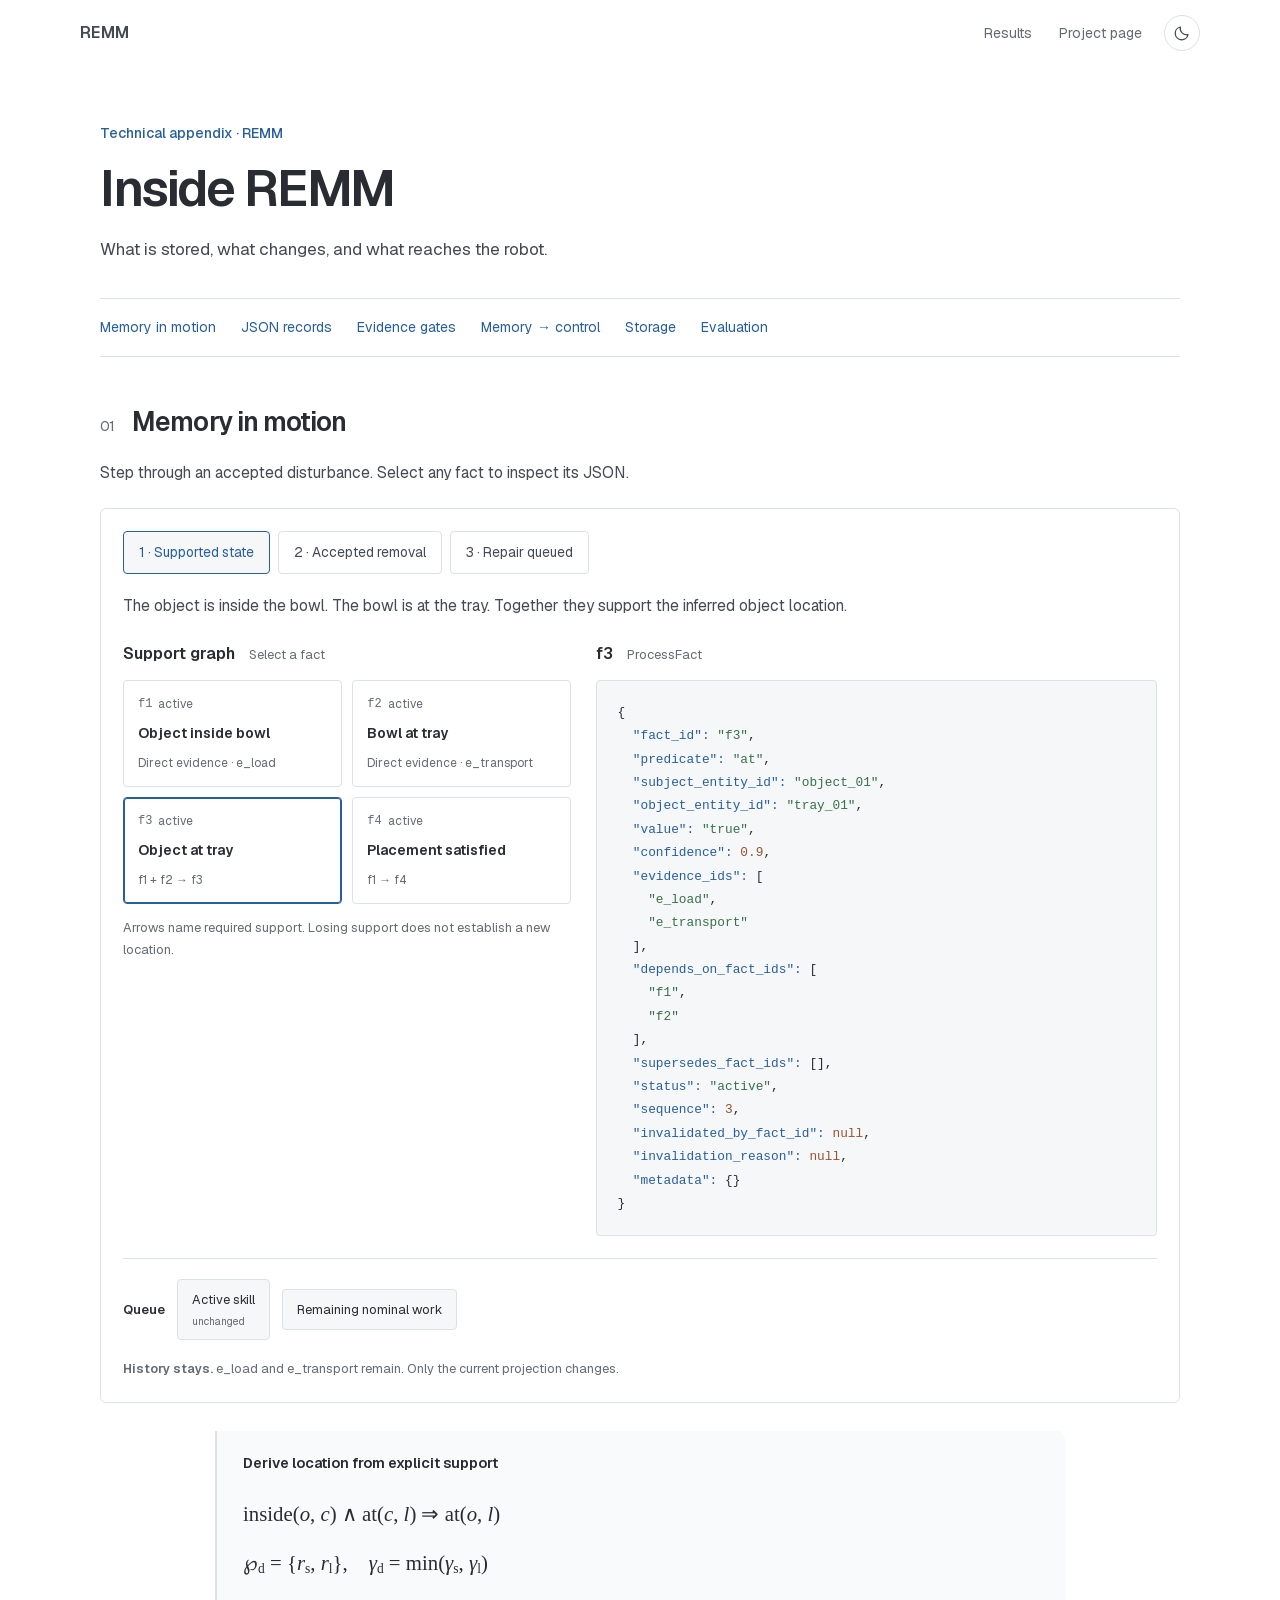
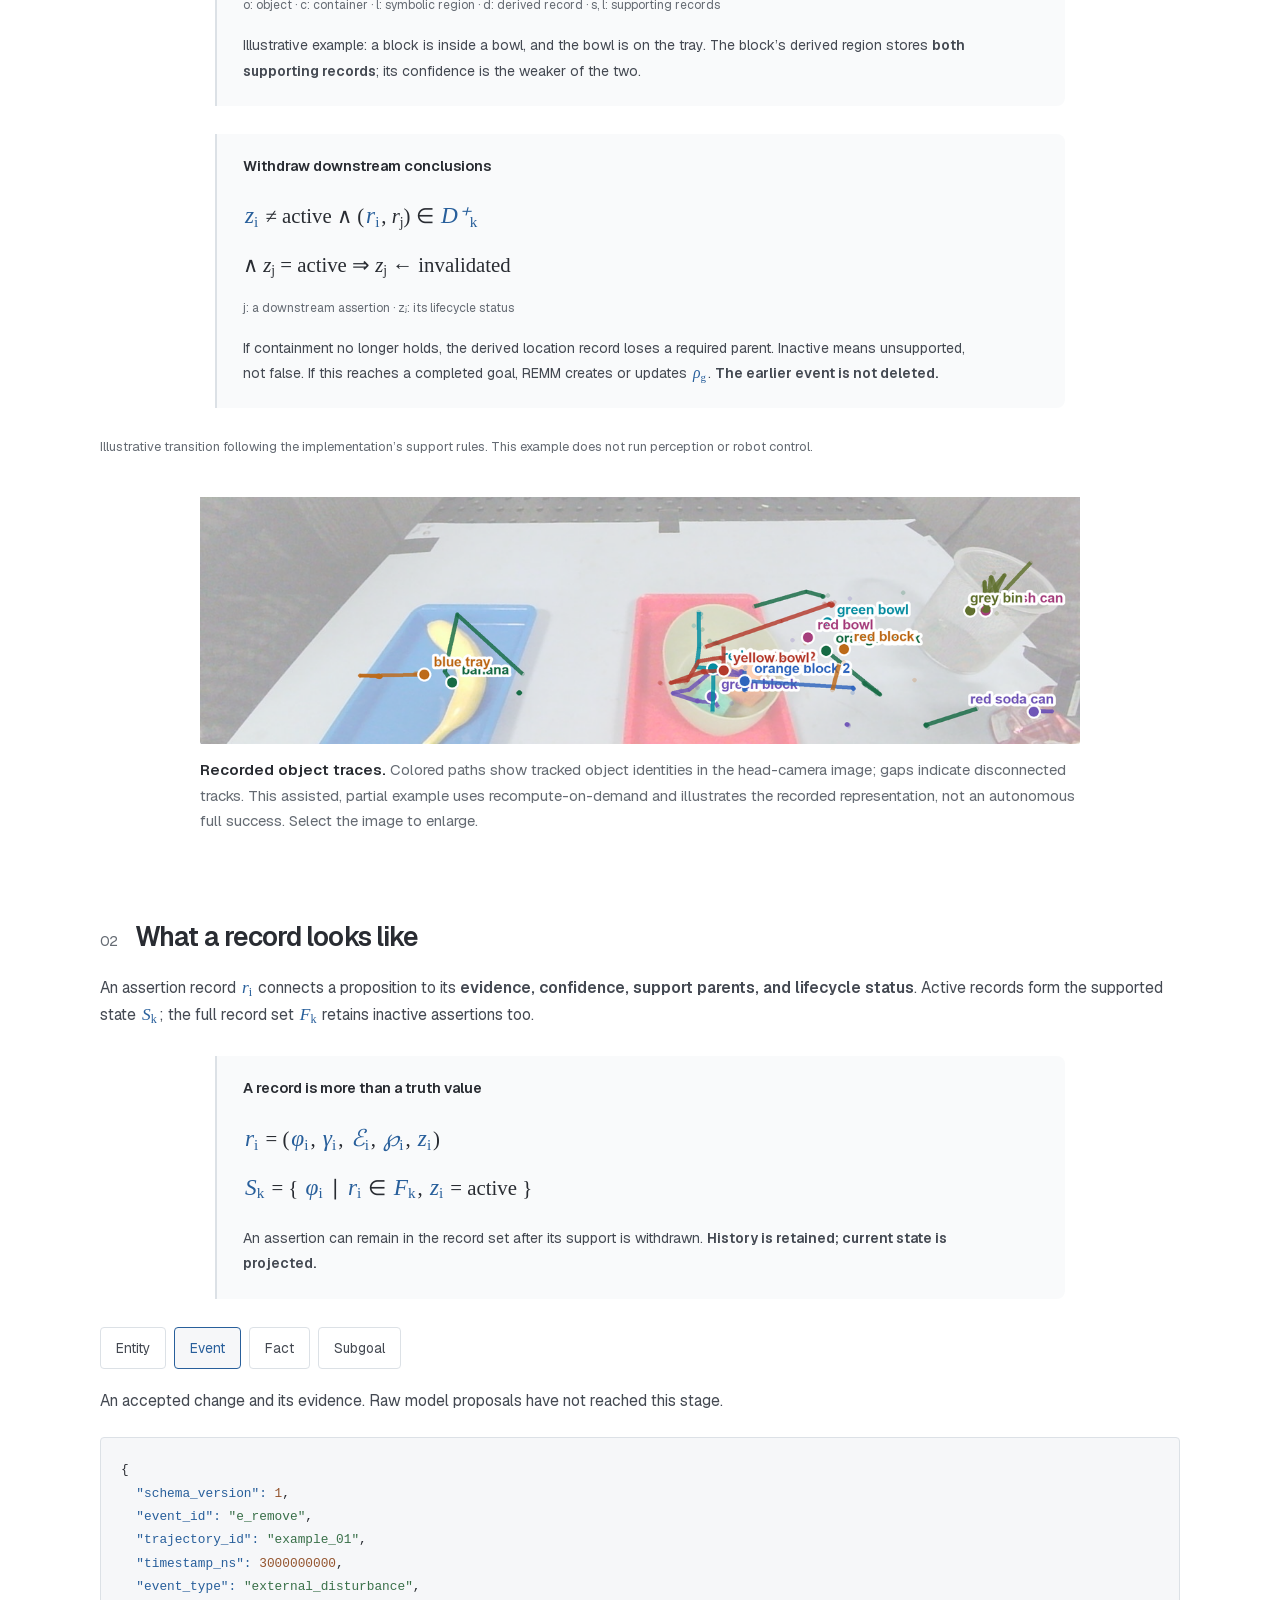
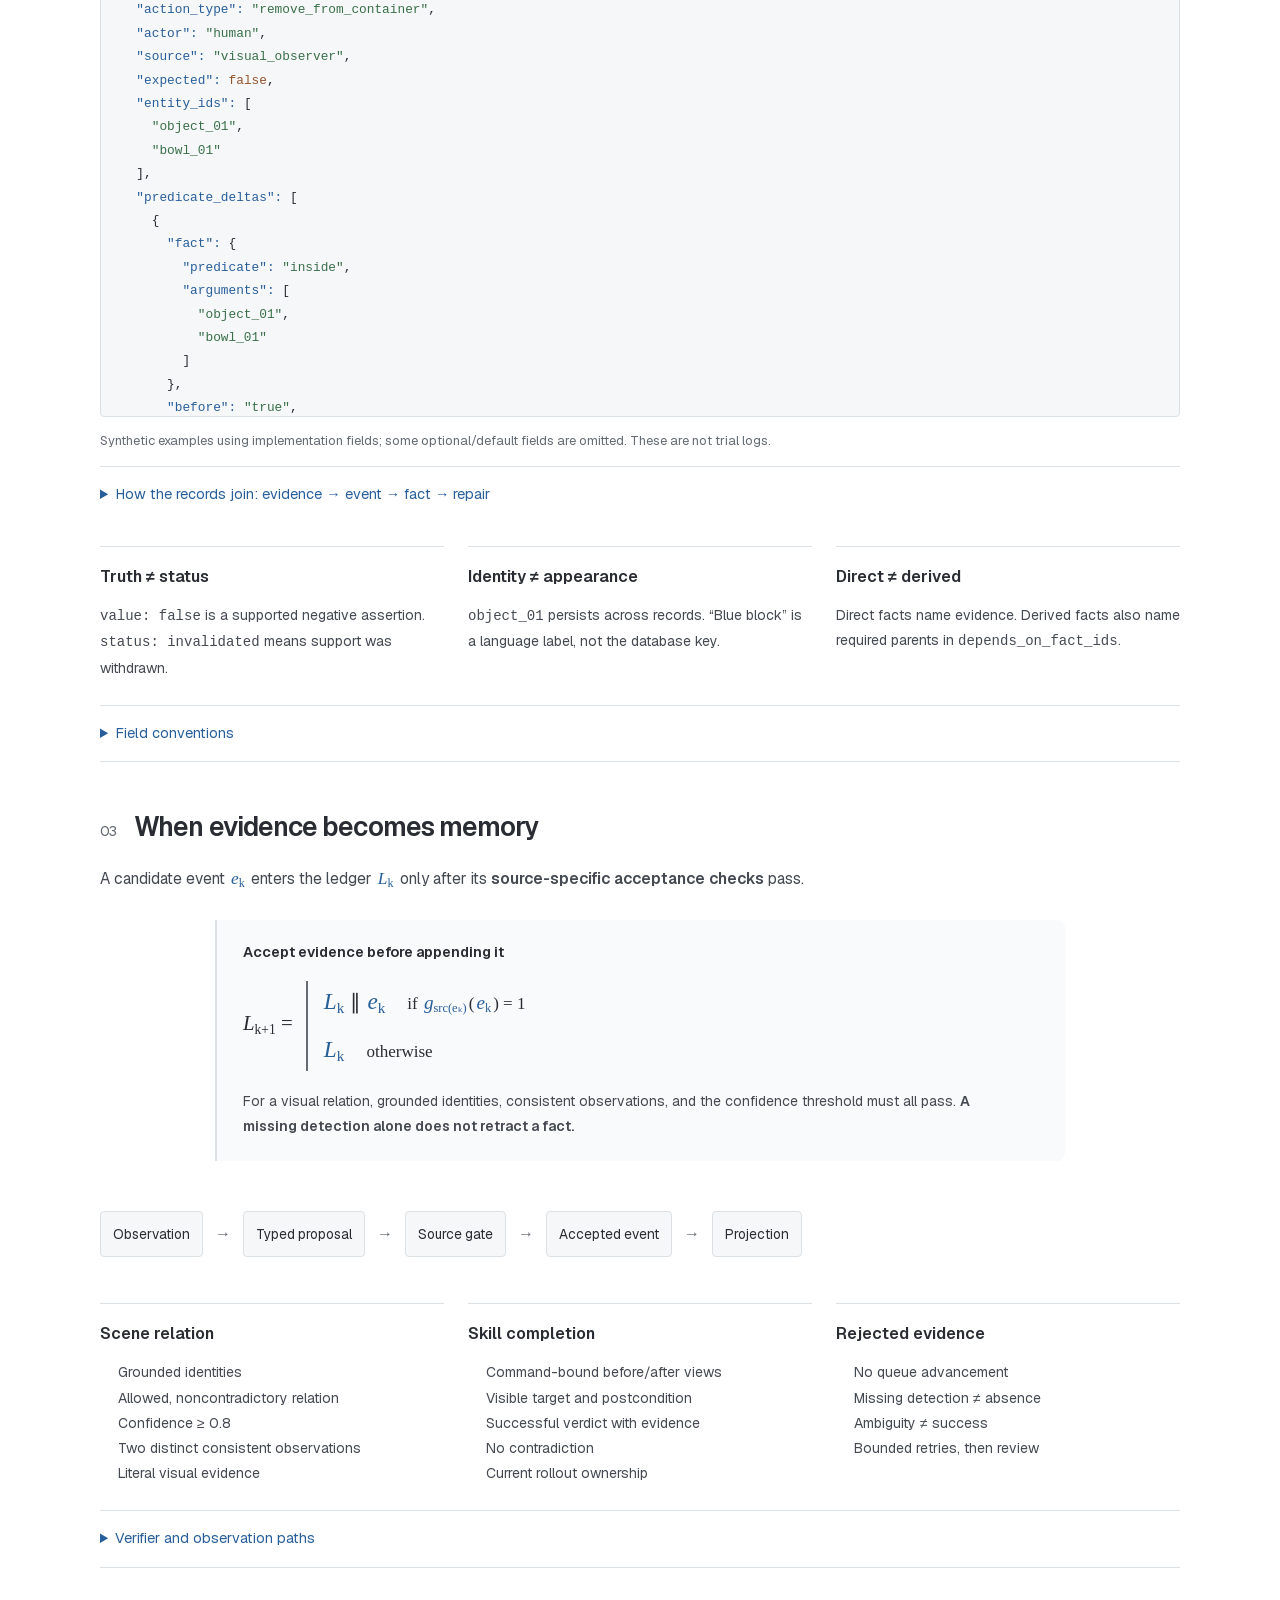
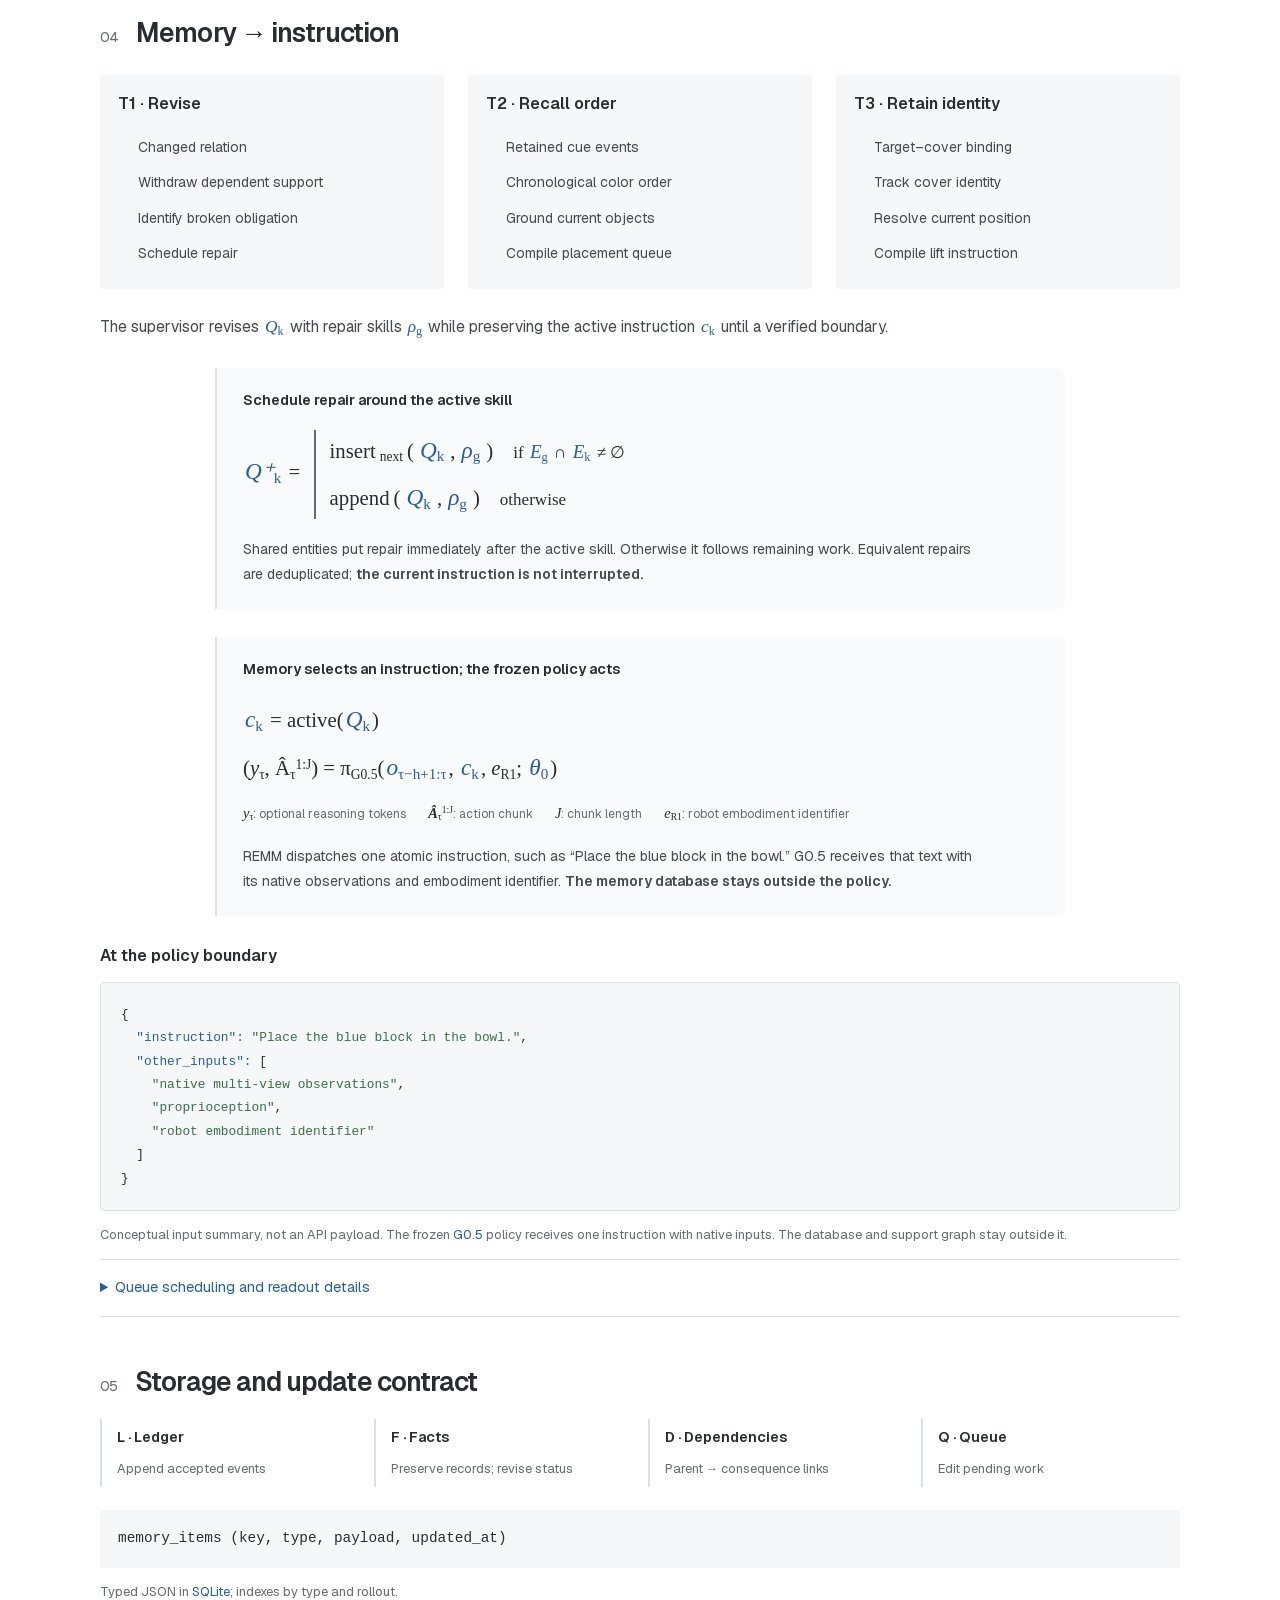
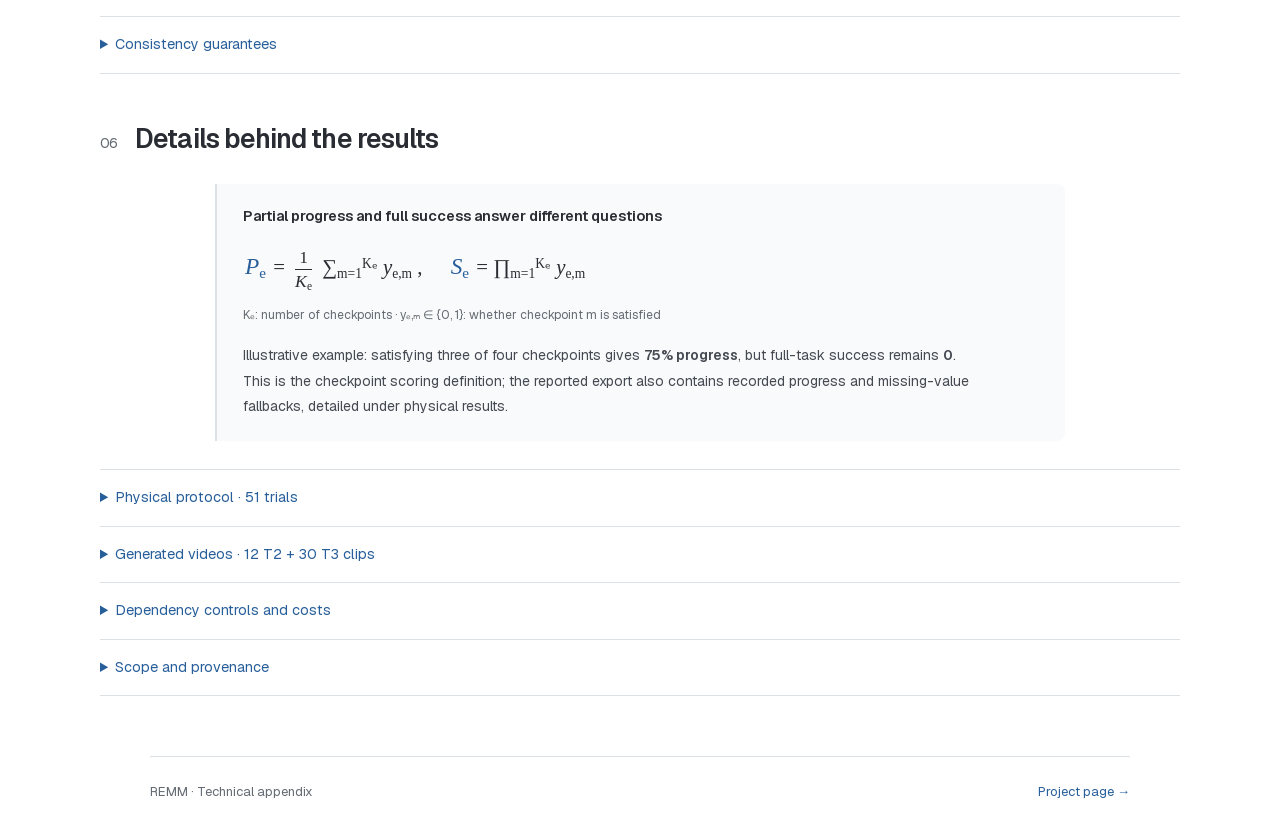
==== commit 4428b779: "Update video baseline results and full release paper" ====
--- a/appendix/index.html
+++ b/appendix/index.html
@@ -1,4 +1,4 @@
-<!DOCTYPE html><html lang="en"><head><meta charSet="utf-8"/><meta name="viewport" content="width=device-width, initial-scale=1"/><link rel="stylesheet" href="/_next/static/css/index.WfgS6Xjm.css" data-rsc-css-href="/_next/static/css/index.WfgS6Xjm.css" data-precedence="vite-rsc/importer-resources"/><link rel="modulepreload" fetchPriority="low" href="/_next/static/chunks/index--6LhN6QS.js"/><script src="/_next/static/chunks/rolldown-runtime-C60lm6uB.js" type="module" async=""></script><script src="/_next/static/chunks/framework-D_rUT4EX.js" type="module" async=""></script><link rel="modulepreload" href="/_next/static/chunks/layout-segment-context-BSrNN7oQ.js" crossorigin=""/><link rel="modulepreload" href="/_next/static/chunks/theme-toggle-ysM-AX2p.js" crossorigin=""/><link rel="modulepreload" href="/_next/static/chunks/memory-explorer-CdDd8PGt.js" crossorigin=""/><link rel="modulepreload" href="/_next/static/chunks/notation-lzyPbaOK.js" crossorigin=""/><title>Inside REMM — Technical appendix</title><meta name="description" content="Inspect REMM records, support dependencies, and memory-to-control updates."/><meta property="og:title" content="REMM: Revisable Embodied Memory for Manipulation"/><meta property="og:description" content="Robots that revise memory when the world changes."/><meta property="og:url" content="https://remm-robot.github.io"/><meta property="og:site_name" content="REMM"/><meta property="og:type" content="website"/><meta property="og:image" content="https://remm-robot.github.io/figures/teaser.png"/><meta property="og:image:width" content="1190"/><meta property="og:image:height" content="600"/><meta property="og:image:alt" content="REMM revises a disturbed task condition and schedules recovery."/><meta name="twitter:card" content="summary_large_image"/><meta name="twitter:title" content="REMM: Revisable Embodied Memory for Manipulation"/><meta name="twitter:description" content="Robots that revise memory when the world changes."/><meta name="twitter:image" content="https://remm-robot.github.io/figures/teaser.png"/><script>(function(){var t;try{t=localStorage.getItem('remm-theme')}catch(e){}document.documentElement.dataset.theme=t==='dark'||t==='light'?t:matchMedia('(prefers-color-scheme: dark)').matches?'dark':'light'})()</script><script>Object.assign(((self[Symbol.for("vinext.navigationRuntime")]??={bootstrap:{routeManifest:null},functions:{}}).bootstrap.rsc??={rsc:[]}),{params:{},nav:{"pathname":"/appendix","searchParams":[]}})</script><link rel="modulepreload" href="/_next/static/chunks/index--6LhN6QS.js" />
+<!DOCTYPE html><html lang="en"><head><meta charSet="utf-8"/><meta name="viewport" content="width=device-width, initial-scale=1"/><link rel="stylesheet" href="/_next/static/css/index.DD5npfx0.css" data-rsc-css-href="/_next/static/css/index.DD5npfx0.css" data-precedence="vite-rsc/importer-resources"/><link rel="modulepreload" fetchPriority="low" href="/_next/static/chunks/index-XwY36wJT.js"/><script src="/_next/static/chunks/rolldown-runtime-C60lm6uB.js" type="module" async=""></script><script src="/_next/static/chunks/framework-D_rUT4EX.js" type="module" async=""></script><link rel="modulepreload" href="/_next/static/chunks/layout-segment-context-CZKmwat9.js" crossorigin=""/><link rel="modulepreload" href="/_next/static/chunks/theme-toggle-ysM-AX2p.js" crossorigin=""/><link rel="modulepreload" href="/_next/static/chunks/memory-explorer-CdDd8PGt.js" crossorigin=""/><link rel="modulepreload" href="/_next/static/chunks/notation-lzyPbaOK.js" crossorigin=""/><title>Inside REMM — Technical appendix</title><meta name="description" content="Inspect REMM records, support dependencies, and memory-to-control updates."/><meta property="og:title" content="REMM: Revisable Embodied Memory for Manipulation"/><meta property="og:description" content="Robots that revise memory when the world changes."/><meta property="og:url" content="https://remm-robot.github.io"/><meta property="og:site_name" content="REMM"/><meta property="og:type" content="website"/><meta property="og:image" content="https://remm-robot.github.io/figures/teaser.png"/><meta property="og:image:width" content="1190"/><meta property="og:image:height" content="600"/><meta property="og:image:alt" content="REMM revises a disturbed task condition and schedules recovery."/><meta name="twitter:card" content="summary_large_image"/><meta name="twitter:title" content="REMM: Revisable Embodied Memory for Manipulation"/><meta name="twitter:description" content="Robots that revise memory when the world changes."/><meta name="twitter:image" content="https://remm-robot.github.io/figures/teaser.png"/><script>(function(){var t;try{t=localStorage.getItem('remm-theme')}catch(e){}document.documentElement.dataset.theme=t==='dark'||t==='light'?t:matchMedia('(prefers-color-scheme: dark)').matches?'dark':'light'})()</script><script>Object.assign(((self[Symbol.for("vinext.navigationRuntime")]??={bootstrap:{routeManifest:null},functions:{}}).bootstrap.rsc??={rsc:[]}),{params:{},nav:{"pathname":"/appendix","searchParams":[]}})</script><link rel="modulepreload" href="/_next/static/chunks/index-XwY36wJT.js" />
 <link rel="preload" href="/_next/static/_vinext_fonts/geist-8ac0455e797f/geist-98bbbccb.woff2" as="font" type="font/woff2" crossorigin />
 <link rel="preload" href="/_next/static/_vinext_fonts/geist-mono-00e989178794/geist-mono-013b2f2f.woff2" as="font" type="font/woff2" crossorigin />
 <style data-vinext-fonts>/* cyrillic-ext */
@@ -149,7 +149,7 @@
   </span><span class="json-key">&quot;invalidated_by_fact_id&quot;:</span><span> </span><span class="json-value">null</span><span>,
   </span><span class="json-key">&quot;invalidation_reason&quot;:</span><span> </span><span class="json-value">null</span><span>,
   </span><span class="json-key">&quot;metadata&quot;:</span><span> {}
-}</span></code></pre></div></div><div class="queue-strip"><strong>Queue</strong><span>Active skill <small>unchanged</small></span><span>Remaining nominal work</span></div><p class="ledger-note"><strong>History stays.</strong> e_load and e_transport remain<!-- -->. Only the current projection changes.</p></div><aside class="method-equation"><h3>Derive location from explicit support</h3><div class="equation-lines"><div><span class="math-word">inside</span>(<i>o</i>, <i>c</i>) ∧ <span class="math-word">at</span>(<i>c</i>, <i>l</i>) ⇒ <span class="math-word">at</span>(<i>o</i>, <i>l</i>)</div><div>℘<sub>d</sub> = <!-- -->{<i>r</i><sub>s</sub>, <i>r</i><sub>l</sub>}<!-- -->,　<i>γ</i><sub>d</sub> = min(<i>γ</i><sub>s</sub>, <i>γ</i><sub>l</sub>)</div><small class="math-key">o: object · c: container · l: symbolic region · d: derived record · s, l: supporting records</small></div><p class="equation-example">Illustrative example: a block is inside a bowl, and the bowl is on the tray. The block’s derived region stores <strong>both supporting records</strong>; its confidence is the weaker of the two.</p></aside><aside class="method-equation"><h3>Withdraw downstream conclusions</h3><div class="equation-lines"><div><span class="notation"><button type="button" class="notation-symbol" aria-label="Lifecycle status, z subscript i" aria-expanded="false"><i>z</i><sub>i</sub></button></span> ≠ <span class="math-word">active</span> ∧ (<span class="notation"><button type="button" class="notation-symbol" aria-label="Assertion record, r subscript i" aria-expanded="false"><i>r</i><sub>i</sub></button></span>, <i>r</i><sub>j</sub>) ∈ <span class="notation"><button type="button" class="notation-symbol" aria-label="Support reachability, D⁺ subscript k" aria-expanded="false"><i>D⁺</i><sub>k</sub></button></span></div><div>∧ <i>z</i><sub>j</sub> = <span class="math-word">active</span> ⇒ <i>z</i><sub>j</sub> ← <span class="math-word">invalidated</span></div><small class="math-key">j: a downstream assertion · zⱼ: its lifecycle status</small></div><p class="equation-example">If containment no longer holds, the inferred location loses its support too. If this reaches a completed goal, REMM creates or updates <span class="notation"><button type="button" class="notation-symbol" aria-label="Repair skill, ρ subscript g" aria-expanded="false"><i>ρ</i><sub>g</sub></button></span>. <strong>The earlier event is not deleted.</strong></p></aside><p class="tiny-note">Illustrative transition following the implementation’s support rules. This example does not run perception or robot control.</p></section><figure class="paper-figure trace-figure"><a href="/figures/memory-traces.png" aria-label="Open memory trace image at full resolution"><span class="trace-crop"><img src="/figures/memory-traces.png" width="1280" height="720" loading="lazy" alt="Head-camera view with colored object-identity tracks overlaid across the tabletop."/></span></a><figcaption><strong>Recorded object traces.</strong> Colored paths show tracked object identities in the head-camera image; gaps indicate disconnected tracks. This assisted, partial example uses recompute-on-demand and illustrates the recorded representation, not an autonomous full success. Select the image to enlarge.</figcaption></figure><section class="technical-section" id="records"><h2><span>02</span> What a record looks like</h2><p>An assertion record <span class="notation"><button type="button" class="notation-symbol" aria-label="Assertion record, r subscript i" aria-expanded="false"><i>r</i><sub>i</sub></button></span> connects a proposition to its <strong>evidence, confidence, support parents, and lifecycle status</strong>. Active records form the supported state <span class="notation"><button type="button" class="notation-symbol" aria-label="Supported current state, S subscript k" aria-expanded="false"><i>S</i><sub>k</sub></button></span>; the full record set <span class="notation"><button type="button" class="notation-symbol" aria-label="Assertion records, F subscript k" aria-expanded="false"><i>F</i><sub>k</sub></button></span> retains inactive assertions too.</p><aside class="method-equation"><h3>A record is more than a truth value</h3><div class="equation-lines"><div><span class="notation"><button type="button" class="notation-symbol" aria-label="Assertion record, r subscript i" aria-expanded="false"><i>r</i><sub>i</sub></button></span> = (<span class="notation"><button type="button" class="notation-symbol" aria-label="Grounded proposition, φ subscript i" aria-expanded="false"><i>φ</i><sub>i</sub></button></span>, <span class="notation"><button type="button" class="notation-symbol" aria-label="Assertion confidence, γ subscript i" aria-expanded="false"><i>γ</i><sub>i</sub></button></span>, <span class="notation"><button type="button" class="notation-symbol" aria-label="Evidence references, ℰ subscript i" aria-expanded="false"><i>ℰ</i><sub>i</sub></button></span>, <span class="notation"><button type="button" class="notation-symbol" aria-label="Direct support parents, ℘ subscript i" aria-expanded="false"><i>℘</i><sub>i</sub></button></span>, <span class="notation"><button type="button" class="notation-symbol" aria-label="Lifecycle status, z subscript i" aria-expanded="false"><i>z</i><sub>i</sub></button></span>)</div><div><span class="notation"><button type="button" class="notation-symbol" aria-label="Supported current state, S subscript k" aria-expanded="false"><i>S</i><sub>k</sub></button></span> = <!-- -->{<!-- --> <span class="notation"><button type="button" class="notation-symbol" aria-label="Grounded proposition, φ subscript i" aria-expanded="false"><i>φ</i><sub>i</sub></button></span> ∣ <span class="notation"><button type="button" class="notation-symbol" aria-label="Assertion record, r subscript i" aria-expanded="false"><i>r</i><sub>i</sub></button></span> ∈ <span class="notation"><button type="button" class="notation-symbol" aria-label="Assertion records, F subscript k" aria-expanded="false"><i>F</i><sub>k</sub></button></span>, <span class="notation"><button type="button" class="notation-symbol" aria-label="Lifecycle status, z subscript i" aria-expanded="false"><i>z</i><sub>i</sub></button></span> = <span class="math-word">active</span> <!-- -->}</div></div><p class="equation-example">An assertion can remain in the record set after its support is withdrawn. <strong>History is retained; current state is projected.</strong></p></aside><div><div class="step-controls" aria-label="Record type"><button aria-pressed="false">Entity</button><button aria-pressed="true">Event</button><button aria-pressed="false">Fact</button><button aria-pressed="false">Subgoal</button></div><p class="explorer-note">An accepted change and its evidence. Raw model proposals have not reached this stage.</p><pre class="json-view" tabindex="0" aria-label="JSON record"><code><span>{
+}</span></code></pre></div></div><div class="queue-strip"><strong>Queue</strong><span>Active skill <small>unchanged</small></span><span>Remaining nominal work</span></div><p class="ledger-note"><strong>History stays.</strong> e_load and e_transport remain<!-- -->. Only the current projection changes.</p></div><aside class="method-equation"><h3>Derive location from explicit support</h3><div class="equation-lines"><div><span class="math-word">inside</span>(<i>o</i>, <i>c</i>) ∧ <span class="math-word">at</span>(<i>c</i>, <i>l</i>) ⇒ <span class="math-word">at</span>(<i>o</i>, <i>l</i>)</div><div>℘<sub>d</sub> = <!-- -->{<i>r</i><sub>s</sub>, <i>r</i><sub>l</sub>}<!-- -->,　<i>γ</i><sub>d</sub> = min(<i>γ</i><sub>s</sub>, <i>γ</i><sub>l</sub>)</div><small class="math-key">o: object · c: container · l: symbolic region · d: derived record · s, l: supporting records</small></div><p class="equation-example">Illustrative example: a block is inside a bowl, and the bowl is on the tray. The block’s derived region stores <strong>both supporting records</strong>; its confidence is the weaker of the two.</p></aside><aside class="method-equation"><h3>Withdraw downstream conclusions</h3><div class="equation-lines"><div><span class="notation"><button type="button" class="notation-symbol" aria-label="Lifecycle status, z subscript i" aria-expanded="false"><i>z</i><sub>i</sub></button></span> ≠ <span class="math-word">active</span> ∧ (<span class="notation"><button type="button" class="notation-symbol" aria-label="Assertion record, r subscript i" aria-expanded="false"><i>r</i><sub>i</sub></button></span>, <i>r</i><sub>j</sub>) ∈ <span class="notation"><button type="button" class="notation-symbol" aria-label="Support reachability, D⁺ subscript k" aria-expanded="false"><i>D⁺</i><sub>k</sub></button></span></div><div>∧ <i>z</i><sub>j</sub> = <span class="math-word">active</span> ⇒ <i>z</i><sub>j</sub> ← <span class="math-word">invalidated</span></div><small class="math-key">j: a downstream assertion · zⱼ: its lifecycle status</small></div><p class="equation-example">If containment no longer holds, the derived location record loses a required parent. Inactive means unsupported, not false. If this reaches a completed goal, REMM creates or updates <span class="notation"><button type="button" class="notation-symbol" aria-label="Repair skill, ρ subscript g" aria-expanded="false"><i>ρ</i><sub>g</sub></button></span>. <strong>The earlier event is not deleted.</strong></p></aside><p class="tiny-note">Illustrative transition following the implementation’s support rules. This example does not run perception or robot control.</p></section><figure class="paper-figure trace-figure"><a href="/figures/memory-traces.png" aria-label="Open memory trace image at full resolution"><span class="trace-crop"><img src="/figures/memory-traces.png" width="1280" height="720" loading="lazy" alt="Head-camera view with colored object-identity tracks overlaid across the tabletop."/></span></a><figcaption><strong>Recorded object traces.</strong> Colored paths show tracked object identities in the head-camera image; gaps indicate disconnected tracks. This assisted, partial example uses recompute-on-demand and illustrates the recorded representation, not an autonomous full success. Select the image to enlarge.</figcaption></figure><section class="technical-section" id="records"><h2><span>02</span> What a record looks like</h2><p>An assertion record <span class="notation"><button type="button" class="notation-symbol" aria-label="Assertion record, r subscript i" aria-expanded="false"><i>r</i><sub>i</sub></button></span> connects a proposition to its <strong>evidence, confidence, support parents, and lifecycle status</strong>. Active records form the supported state <span class="notation"><button type="button" class="notation-symbol" aria-label="Supported current state, S subscript k" aria-expanded="false"><i>S</i><sub>k</sub></button></span>; the full record set <span class="notation"><button type="button" class="notation-symbol" aria-label="Assertion records, F subscript k" aria-expanded="false"><i>F</i><sub>k</sub></button></span> retains inactive assertions too.</p><aside class="method-equation"><h3>A record is more than a truth value</h3><div class="equation-lines"><div><span class="notation"><button type="button" class="notation-symbol" aria-label="Assertion record, r subscript i" aria-expanded="false"><i>r</i><sub>i</sub></button></span> = (<span class="notation"><button type="button" class="notation-symbol" aria-label="Grounded proposition, φ subscript i" aria-expanded="false"><i>φ</i><sub>i</sub></button></span>, <span class="notation"><button type="button" class="notation-symbol" aria-label="Assertion confidence, γ subscript i" aria-expanded="false"><i>γ</i><sub>i</sub></button></span>, <span class="notation"><button type="button" class="notation-symbol" aria-label="Evidence references, ℰ subscript i" aria-expanded="false"><i>ℰ</i><sub>i</sub></button></span>, <span class="notation"><button type="button" class="notation-symbol" aria-label="Direct support parents, ℘ subscript i" aria-expanded="false"><i>℘</i><sub>i</sub></button></span>, <span class="notation"><button type="button" class="notation-symbol" aria-label="Lifecycle status, z subscript i" aria-expanded="false"><i>z</i><sub>i</sub></button></span>)</div><div><span class="notation"><button type="button" class="notation-symbol" aria-label="Supported current state, S subscript k" aria-expanded="false"><i>S</i><sub>k</sub></button></span> = <!-- -->{<!-- --> <span class="notation"><button type="button" class="notation-symbol" aria-label="Grounded proposition, φ subscript i" aria-expanded="false"><i>φ</i><sub>i</sub></button></span> ∣ <span class="notation"><button type="button" class="notation-symbol" aria-label="Assertion record, r subscript i" aria-expanded="false"><i>r</i><sub>i</sub></button></span> ∈ <span class="notation"><button type="button" class="notation-symbol" aria-label="Assertion records, F subscript k" aria-expanded="false"><i>F</i><sub>k</sub></button></span>, <span class="notation"><button type="button" class="notation-symbol" aria-label="Lifecycle status, z subscript i" aria-expanded="false"><i>z</i><sub>i</sub></button></span> = <span class="math-word">active</span> <!-- -->}</div></div><p class="equation-example">An assertion can remain in the record set after its support is withdrawn. <strong>History is retained; current state is projected.</strong></p></aside><div><div class="step-controls" aria-label="Record type"><button aria-pressed="false">Entity</button><button aria-pressed="true">Event</button><button aria-pressed="false">Fact</button><button aria-pressed="false">Subgoal</button></div><p class="explorer-note">An accepted change and its evidence. Raw model proposals have not reached this stage.</p><pre class="json-view" tabindex="0" aria-label="JSON record"><code><span>{
   </span><span class="json-key">&quot;schema_version&quot;:</span><span> </span><span class="json-value">1</span><span>,
   </span><span class="json-key">&quot;event_id&quot;:</span><span> </span><span class="json-string">&quot;e_remove&quot;</span><span>,
   </span><span class="json-key">&quot;trajectory_id&quot;:</span><span> </span><span class="json-string">&quot;example_01&quot;</span><span>,
@@ -186,11 +186,11 @@
   </span><span class="json-key">&quot;confidence&quot;:</span><span> </span><span class="json-value">0.9</span><span>,
   </span><span class="json-key">&quot;policy_training_eligible&quot;:</span><span> </span><span class="json-value">false</span><span>,
   </span><span class="json-key">&quot;memory_training_eligible&quot;:</span><span> </span><span class="json-value">true</span><span>
-}</span></code></pre><p class="tiny-note">Synthetic examples using implementation fields; some optional/default fields are omitted. These are not trial logs.</p></div><details class="reference-details"><summary>How the records join: evidence → event → fact → repair</summary><p>Follow the references without duplicating the observation. These IDs belong only to the synthetic example above.</p><div class="reference-chain"><div><strong>Evidence</strong><code>frame_031 · frame_032</code><small>Referenced by the accepted event</small></div><div><strong>Event</strong><code>e_remove</code><small>Records the negative containment delta</small></div><div><strong>Fact</strong><code>f5 supersedes f1</code><small>f3 and f4 lose their required support</small></div><div><strong>Repair</strong><code>repair_01</code><small>Restores the placement obligation</small></div></div><p><code>evidence_refs</code> connect events to observations; <code>supersedes_fact_ids</code> connect new assertions to replaced records; <code>depends_on_fact_ids</code> connect conclusions to their support. Recovery history retains the triggering event reference.</p></details><div class="contract-grid"><article><h3>Truth ≠ status</h3><p><code>value: false</code> is a supported negative assertion. <code>status: invalidated</code> means support was withdrawn.</p></article><article><h3>Identity ≠ appearance</h3><p><code>object_01</code> persists across records. “Blue block” is a language label, not the database key.</p></article><article><h3>Direct ≠ derived</h3><p>Direct facts name evidence. Derived facts also name required parents in <code>depends_on_fact_ids</code>.</p></article></div><details><summary>Field conventions</summary><p>Fact values: true / false / unresolved. Event deltas: true / false / unknown. Fact status: active / superseded / invalidated. Confidence is in [0,1], not calibrated probability. A derived spatial fact inherits the minimum confidence of its parents.</p></details></section><section class="technical-section" id="evidence"><h2><span>03</span> When evidence becomes memory</h2><p>A candidate event <span class="notation"><button type="button" class="notation-symbol" aria-label="Candidate event, e subscript k" aria-expanded="false"><i>e</i><sub>k</sub></button></span> enters the ledger <span class="notation"><button type="button" class="notation-symbol" aria-label="Event ledger, L subscript k" aria-expanded="false"><i>L</i><sub>k</sub></button></span> only after its <strong>source-specific acceptance checks</strong> pass.</p><aside class="method-equation"><h3>Accept evidence before appending it</h3><div class="equation-lines"><div><i>L</i><sub>k+1</sub> = <span class="math-cases"><span><span class="notation"><button type="button" class="notation-symbol" aria-label="Event ledger, L subscript k" aria-expanded="false"><i>L</i><sub>k</sub></button></span> ∥ <span class="notation"><button type="button" class="notation-symbol" aria-label="Candidate event, e subscript k" aria-expanded="false"><i>e</i><sub>k</sub></button></span> <small>if <span class="notation"><button type="button" class="notation-symbol" aria-label="Source-specific evidence gate, g subscript src(eₖ)" aria-expanded="false"><i>g</i><sub>src(eₖ)</sub></button></span>(<span class="notation"><button type="button" class="notation-symbol" aria-label="Candidate event, e subscript k" aria-expanded="false"><i>e</i><sub>k</sub></button></span>) = 1</small></span><span><span class="notation"><button type="button" class="notation-symbol" aria-label="Event ledger, L subscript k" aria-expanded="false"><i>L</i><sub>k</sub></button></span> <small>otherwise</small></span></span></div></div><p class="equation-example">For a visual relation, grounded identities, consistent observations, and the confidence threshold must all pass. <strong>A missing detection alone does not retract a fact.</strong></p></aside><div class="gate-flow"><span>Observation</span><b>→</b><span>Typed proposal</span><b>→</b><span>Source gate</span><b>→</b><span>Accepted event</span><b>→</b><span>Projection</span></div><div class="contract-grid"><article><h3>Scene relation</h3><ul><li>Grounded identities</li><li>Allowed, noncontradictory relation</li><li>Confidence ≥ 0.8</li><li>Two consistent observations</li><li>Literal visual evidence</li></ul></article><article><h3>Skill completion</h3><ul><li>Command-bound before/after views</li><li>Visible target and postcondition</li><li>Successful verdict with evidence</li><li>No contradiction</li><li>Current rollout ownership</li></ul></article><article><h3>Rejected evidence</h3><ul><li>No queue advancement</li><li>Missing detection ≠ absence</li><li>Ambiguity ≠ success</li><li>Bounded retries, then review</li></ul></article></div><details><summary>Verifier and observation paths</summary><p>Frozen <a class="reference-link" href="https://huggingface.co/Qwen/Qwen3-VL-4B-Instruct" target="_blank" rel="noopener noreferrer">Qwen3-VL-4B-Instruct</a> supports constrained decomposition and verification; <a class="reference-link" href="https://huggingface.co/google/owlv2-base-patch16-ensemble" target="_blank" rel="noopener noreferrer">OWLv2</a> provides 2D proposals. Verification uses head/wrist views with temporally separated after frames. Operator-grounded evidence has separate provenance. Ownership checks reject delayed responses for a different rollout, subgoal, or instruction.</p></details></section><section class="technical-section" id="control"><h2><span>04</span> Memory → instruction</h2><div class="control-grid"><article><h3>T1 · Revise</h3><ol><li>Changed relation</li><li>Withdraw dependent support</li><li>Identify broken obligation</li><li>Schedule repair</li></ol></article><article><h3>T2 · Recall order</h3><ol><li>Retained cue events</li><li>Chronological color order</li><li>Ground current objects</li><li>Compile placement queue</li></ol></article><article><h3>T3 · Retain identity</h3><ol><li>Target–cover binding</li><li>Track cover identity</li><li>Resolve current position</li><li>Compile lift instruction</li></ol></article></div><p>The supervisor revises <span class="notation"><button type="button" class="notation-symbol" aria-label="Skill queue, Q subscript k" aria-expanded="false"><i>Q</i><sub>k</sub></button></span> with repair skills <span class="notation"><button type="button" class="notation-symbol" aria-label="Repair skill, ρ subscript g" aria-expanded="false"><i>ρ</i><sub>g</sub></button></span> while preserving the active instruction <span class="notation"><button type="button" class="notation-symbol" aria-label="Active instruction, c subscript k" aria-expanded="false"><i>c</i><sub>k</sub></button></span> until a verified boundary.</p><aside class="method-equation"><h3>Schedule repair around the active skill</h3><div class="equation-lines"><div><span class="notation"><button type="button" class="notation-symbol" aria-label="Revised queue, Q⁺ subscript k" aria-expanded="false"><i>Q⁺</i><sub>k</sub></button></span> = <span class="math-cases"><span><span class="math-word">insert</span><sub>next</sub>(<span class="notation"><button type="button" class="notation-symbol" aria-label="Skill queue, Q subscript k" aria-expanded="false"><i>Q</i><sub>k</sub></button></span>, <span class="notation"><button type="button" class="notation-symbol" aria-label="Repair skill, ρ subscript g" aria-expanded="false"><i>ρ</i><sub>g</sub></button></span>) <small>if <span class="notation"><button type="button" class="notation-symbol" aria-label="Repair entities, E subscript g" aria-expanded="false"><i>E</i><sub>g</sub></button></span> ∩ <span class="notation"><button type="button" class="notation-symbol" aria-label="Active-skill entities, E subscript k" aria-expanded="false"><i>E</i><sub>k</sub></button></span> ≠ ∅</small></span><span><span class="math-word">append</span>(<span class="notation"><button type="button" class="notation-symbol" aria-label="Skill queue, Q subscript k" aria-expanded="false"><i>Q</i><sub>k</sub></button></span>, <span class="notation"><button type="button" class="notation-symbol" aria-label="Repair skill, ρ subscript g" aria-expanded="false"><i>ρ</i><sub>g</sub></button></span>) <small>otherwise</small></span></span></div></div><p class="equation-example">Shared entities put repair immediately after the active skill. Otherwise it follows remaining work. Equivalent repairs are deduplicated; <strong>the current instruction is not interrupted.</strong></p></aside><aside class="method-equation"><h3>Memory selects an instruction; the frozen policy acts</h3><div class="equation-lines"><div><span class="notation"><button type="button" class="notation-symbol" aria-label="Active instruction, c subscript k" aria-expanded="false"><i>c</i><sub>k</sub></button></span> = <span class="math-word">active</span>(<span class="notation"><button type="button" class="notation-symbol" aria-label="Skill queue, Q subscript k" aria-expanded="false"><i>Q</i><sub>k</sub></button></span>)</div><div>(<i>y</i><sub>τ</sub>, Â<sub>τ</sub><sup>1:J</sup>) = π<sub>G0.5</sub>(<span class="notation"><button type="button" class="notation-symbol" aria-label="Recent observations, o subscript τ−h+1:τ" aria-expanded="false"><i>o</i><sub>τ−h+1:τ</sub></button></span>, <span class="notation"><button type="button" class="notation-symbol" aria-label="Active instruction, c subscript k" aria-expanded="false"><i>c</i><sub>k</sub></button></span>, <i>e</i><sub>R1</sub>; <span class="notation"><button type="button" class="notation-symbol" aria-label="Frozen executor parameters, θ subscript 0" aria-expanded="false"><i>θ</i><sub>0</sub></button></span>)</div><small class="math-key"><span><i>y</i><sub>τ</sub>: optional reasoning tokens</span><span><span class="math-vector">Â</span><sub>τ</sub><sup>1:J</sup>: action chunk</span><span><i>J</i>: chunk length</span><span><i>e</i><sub>R1</sub>: robot embodiment identifier</span></small></div><p class="equation-example">REMM dispatches one atomic instruction, such as “Place the blue block in the bowl.” G0.5 receives that text with its native observations and embodiment identifier. <strong>The memory database stays outside the policy.</strong></p></aside><h3>At the policy boundary</h3><pre class="json-view" tabindex="0" aria-label="JSON record"><code><span>{
+}</span></code></pre><p class="tiny-note">Synthetic examples using implementation fields; some optional/default fields are omitted. These are not trial logs.</p></div><details class="reference-details"><summary>How the records join: evidence → event → fact → repair</summary><p>Follow the references without duplicating the observation. These IDs belong only to the synthetic example above.</p><div class="reference-chain"><div><strong>Evidence</strong><code>frame_031 · frame_032</code><small>Referenced by the accepted event</small></div><div><strong>Event</strong><code>e_remove</code><small>Records the negative containment delta</small></div><div><strong>Fact</strong><code>f5 supersedes f1</code><small>f3 and f4 lose their required support</small></div><div><strong>Repair</strong><code>repair_01</code><small>Restores the placement obligation</small></div></div><p><code>evidence_refs</code> connect events to observations; <code>supersedes_fact_ids</code> connect new assertions to replaced records; <code>depends_on_fact_ids</code> connect conclusions to their support. Recovery history retains the triggering event reference.</p></details><div class="contract-grid"><article><h3>Truth ≠ status</h3><p><code>value: false</code> is a supported negative assertion. <code>status: invalidated</code> means support was withdrawn.</p></article><article><h3>Identity ≠ appearance</h3><p><code>object_01</code> persists across records. “Blue block” is a language label, not the database key.</p></article><article><h3>Direct ≠ derived</h3><p>Direct facts name evidence. Derived facts also name required parents in <code>depends_on_fact_ids</code>.</p></article></div><details><summary>Field conventions</summary><p>Fact values: true / false / unresolved. Event deltas: true / false / unknown. Fact status: active / superseded / invalidated. Confidence is in [0,1], not calibrated probability. A derived spatial fact inherits the minimum confidence of its parents. Each record has one conjunctive support set: every listed parent is required. There is no alternative-justification manager that keeps the same record active when one parent fails; separately accepted evidence can create a new record.</p></details></section><section class="technical-section" id="evidence"><h2><span>03</span> When evidence becomes memory</h2><p>A candidate event <span class="notation"><button type="button" class="notation-symbol" aria-label="Candidate event, e subscript k" aria-expanded="false"><i>e</i><sub>k</sub></button></span> enters the ledger <span class="notation"><button type="button" class="notation-symbol" aria-label="Event ledger, L subscript k" aria-expanded="false"><i>L</i><sub>k</sub></button></span> only after its <strong>source-specific acceptance checks</strong> pass.</p><aside class="method-equation"><h3>Accept evidence before appending it</h3><div class="equation-lines"><div><i>L</i><sub>k+1</sub> = <span class="math-cases"><span><span class="notation"><button type="button" class="notation-symbol" aria-label="Event ledger, L subscript k" aria-expanded="false"><i>L</i><sub>k</sub></button></span> ∥ <span class="notation"><button type="button" class="notation-symbol" aria-label="Candidate event, e subscript k" aria-expanded="false"><i>e</i><sub>k</sub></button></span> <small>if <span class="notation"><button type="button" class="notation-symbol" aria-label="Source-specific evidence gate, g subscript src(eₖ)" aria-expanded="false"><i>g</i><sub>src(eₖ)</sub></button></span>(<span class="notation"><button type="button" class="notation-symbol" aria-label="Candidate event, e subscript k" aria-expanded="false"><i>e</i><sub>k</sub></button></span>) = 1</small></span><span><span class="notation"><button type="button" class="notation-symbol" aria-label="Event ledger, L subscript k" aria-expanded="false"><i>L</i><sub>k</sub></button></span> <small>otherwise</small></span></span></div></div><p class="equation-example">For a visual relation, grounded identities, consistent observations, and the confidence threshold must all pass. <strong>A missing detection alone does not retract a fact.</strong></p></aside><div class="gate-flow"><span>Observation</span><b>→</b><span>Typed proposal</span><b>→</b><span>Source gate</span><b>→</b><span>Accepted event</span><b>→</b><span>Projection</span></div><div class="contract-grid"><article><h3>Scene relation</h3><ul><li>Grounded identities</li><li>Allowed, noncontradictory relation</li><li>Confidence ≥ 0.8</li><li>Two distinct consistent observations</li><li>Literal visual evidence</li></ul></article><article><h3>Skill completion</h3><ul><li>Command-bound before/after views</li><li>Visible target and postcondition</li><li>Successful verdict with evidence</li><li>No contradiction</li><li>Current rollout ownership</li></ul></article><article><h3>Rejected evidence</h3><ul><li>No queue advancement</li><li>Missing detection ≠ absence</li><li>Ambiguity ≠ success</li><li>Bounded retries, then review</li></ul></article></div><details><summary>Verifier and observation paths</summary><p>Frozen <a class="reference-link" href="https://huggingface.co/Qwen/Qwen3-VL-4B-Instruct" target="_blank" rel="noopener noreferrer">Qwen3-VL-4B-Instruct</a> supports constrained decomposition and verification; <a class="reference-link" href="https://huggingface.co/google/owlv2-base-patch16-ensemble" target="_blank" rel="noopener noreferrer">OWLv2</a> provides 2D proposals. Verification uses head/wrist views with temporally separated after frames. The grounded-relation path rejects duplicate/out-of-order observation IDs and requires repeated agreement with a minimum 0.25-second separation; geometric preconfirmation has its own gate. Confidence is a source score, not calibrated probability. Operator-grounded evidence has separate provenance. Ownership checks reject delayed responses for a different rollout, subgoal, or instruction.</p></details></section><section class="technical-section" id="control"><h2><span>04</span> Memory → instruction</h2><div class="control-grid"><article><h3>T1 · Revise</h3><ol><li>Changed relation</li><li>Withdraw dependent support</li><li>Identify broken obligation</li><li>Schedule repair</li></ol></article><article><h3>T2 · Recall order</h3><ol><li>Retained cue events</li><li>Chronological color order</li><li>Ground current objects</li><li>Compile placement queue</li></ol></article><article><h3>T3 · Retain identity</h3><ol><li>Target–cover binding</li><li>Track cover identity</li><li>Resolve current position</li><li>Compile lift instruction</li></ol></article></div><p>The supervisor revises <span class="notation"><button type="button" class="notation-symbol" aria-label="Skill queue, Q subscript k" aria-expanded="false"><i>Q</i><sub>k</sub></button></span> with repair skills <span class="notation"><button type="button" class="notation-symbol" aria-label="Repair skill, ρ subscript g" aria-expanded="false"><i>ρ</i><sub>g</sub></button></span> while preserving the active instruction <span class="notation"><button type="button" class="notation-symbol" aria-label="Active instruction, c subscript k" aria-expanded="false"><i>c</i><sub>k</sub></button></span> until a verified boundary.</p><aside class="method-equation"><h3>Schedule repair around the active skill</h3><div class="equation-lines"><div><span class="notation"><button type="button" class="notation-symbol" aria-label="Revised queue, Q⁺ subscript k" aria-expanded="false"><i>Q⁺</i><sub>k</sub></button></span> = <span class="math-cases"><span><span class="math-word">insert</span><sub>next</sub>(<span class="notation"><button type="button" class="notation-symbol" aria-label="Skill queue, Q subscript k" aria-expanded="false"><i>Q</i><sub>k</sub></button></span>, <span class="notation"><button type="button" class="notation-symbol" aria-label="Repair skill, ρ subscript g" aria-expanded="false"><i>ρ</i><sub>g</sub></button></span>) <small>if <span class="notation"><button type="button" class="notation-symbol" aria-label="Repair entities, E subscript g" aria-expanded="false"><i>E</i><sub>g</sub></button></span> ∩ <span class="notation"><button type="button" class="notation-symbol" aria-label="Active-skill entities, E subscript k" aria-expanded="false"><i>E</i><sub>k</sub></button></span> ≠ ∅</small></span><span><span class="math-word">append</span>(<span class="notation"><button type="button" class="notation-symbol" aria-label="Skill queue, Q subscript k" aria-expanded="false"><i>Q</i><sub>k</sub></button></span>, <span class="notation"><button type="button" class="notation-symbol" aria-label="Repair skill, ρ subscript g" aria-expanded="false"><i>ρ</i><sub>g</sub></button></span>) <small>otherwise</small></span></span></div></div><p class="equation-example">Shared entities put repair immediately after the active skill. Otherwise it follows remaining work. Equivalent repairs are deduplicated; <strong>the current instruction is not interrupted.</strong></p></aside><aside class="method-equation"><h3>Memory selects an instruction; the frozen policy acts</h3><div class="equation-lines"><div><span class="notation"><button type="button" class="notation-symbol" aria-label="Active instruction, c subscript k" aria-expanded="false"><i>c</i><sub>k</sub></button></span> = <span class="math-word">active</span>(<span class="notation"><button type="button" class="notation-symbol" aria-label="Skill queue, Q subscript k" aria-expanded="false"><i>Q</i><sub>k</sub></button></span>)</div><div>(<i>y</i><sub>τ</sub>, Â<sub>τ</sub><sup>1:J</sup>) = π<sub>G0.5</sub>(<span class="notation"><button type="button" class="notation-symbol" aria-label="Recent observations, o subscript τ−h+1:τ" aria-expanded="false"><i>o</i><sub>τ−h+1:τ</sub></button></span>, <span class="notation"><button type="button" class="notation-symbol" aria-label="Active instruction, c subscript k" aria-expanded="false"><i>c</i><sub>k</sub></button></span>, <i>e</i><sub>R1</sub>; <span class="notation"><button type="button" class="notation-symbol" aria-label="Frozen executor parameters, θ subscript 0" aria-expanded="false"><i>θ</i><sub>0</sub></button></span>)</div><small class="math-key"><span><i>y</i><sub>τ</sub>: optional reasoning tokens</span><span><span class="math-vector">Â</span><sub>τ</sub><sup>1:J</sup>: action chunk</span><span><i>J</i>: chunk length</span><span><i>e</i><sub>R1</sub>: robot embodiment identifier</span></small></div><p class="equation-example">REMM dispatches one atomic instruction, such as “Place the blue block in the bowl.” G0.5 receives that text with its native observations and embodiment identifier. <strong>The memory database stays outside the policy.</strong></p></aside><h3>At the policy boundary</h3><pre class="json-view" tabindex="0" aria-label="JSON record"><code><span>{
   </span><span class="json-key">&quot;instruction&quot;:</span><span> </span><span class="json-string">&quot;Place the blue block in the bowl.&quot;</span><span>,
   </span><span class="json-key">&quot;other_inputs&quot;:</span><span> [
     </span><span class="json-string">&quot;native multi-view observations&quot;</span><span>,
     </span><span class="json-string">&quot;proprioception&quot;</span><span>,
     </span><span class="json-string">&quot;robot embodiment identifier&quot;</span><span>
   ]
-}</span></code></pre><p class="tiny-note">Conceptual input summary, not an API payload. The frozen <a class="reference-link" href="https://opengalaxea.github.io/G05/" target="_blank" rel="noopener noreferrer">G0.5</a> policy receives one instruction with native inputs. The database and support graph stay outside it.</p><details><summary>Queue scheduling and readout details</summary><p>Repairs sharing entities with the active skill go immediately after it; otherwise they follow remaining nominal work. Equivalent repairs are deduplicated. Pending destinations can change, but the active instruction remains fixed until a verified stationary boundary.</p><p>Offline T2 uses eight sampled views and frozen-VLM detections; offline T3 initializes a pixel-based binding and uses <a class="reference-link" href="https://docs.opencv.org/4.13.0/d0/d26/classcv_1_1TrackerMIL.html" target="_blank" rel="noopener noreferrer">MIL tracking</a>. These differ from the physical observation paths. Active-fact retrieval includes support ancestors for audit, not learned attention or memory-token injection.</p></details></section><section class="technical-section" id="storage"><h2><span>05</span> Storage and update contract</h2><div class="storage-map"><div><strong>L · Ledger</strong><span>Append accepted events</span></div><div><strong>F · Facts</strong><span>Preserve records; revise status</span></div><div><strong>D · Dependencies</strong><span>Parent → consequence links</span></div><div><strong>Q · Queue</strong><span>Edit pending work</span></div></div><pre class="schema-line">memory_items (key, type, payload, updated_at)</pre><p class="tiny-note">Typed JSON in <a class="reference-link" href="https://www.sqlite.org/" target="_blank" rel="noopener noreferrer">SQLite</a>; indexes by type and rollout.</p><details><summary>Consistency guarantees</summary><ul><li>Same event ID and payload: idempotent replay. Changed payload under that ID: reject.</li><li>Out-of-order timestamps: reject in the active projector.</li><li>Inactive parent: cannot support a new derived fact.</li><li>Projection failure: roll back database writes and restore process state.</li><li>Nested updates: savepoints within an immediate transaction.</li><li>Spatial-support cycle: reject.</li></ul><p>Consistency does not establish perception accuracy. An atomic update can still store an incorrectly accepted observation.</p></details></section><section class="technical-section" id="evaluation"><h2><span>06</span> Details behind the results</h2><aside class="method-equation"><h3>Partial progress and full success answer different questions</h3><div class="equation-lines"><div><span class="notation"><button type="button" class="notation-symbol" aria-label="Checkpoint progress, P subscript e" aria-expanded="false"><i>P</i><sub>e</sub></button></span> = <span class="math-fraction"><span>1</span><span><i>K</i><sub>e</sub></span></span> ∑<sub>m=1</sub><sup>Kₑ</sup> <i>y</i><sub>e,m</sub> ,　 <span class="notation"><button type="button" class="notation-symbol" aria-label="Full-task success, S subscript e" aria-expanded="false"><i>S</i><sub>e</sub></button></span> = ∏<sub>m=1</sub><sup>Kₑ</sup> <i>y</i><sub>e,m</sub></div><small class="math-key">Kₑ: number of checkpoints · yₑ,ₘ ∈ <!-- -->{0, 1}<!-- -->: whether checkpoint m is satisfied</small></div><p class="equation-example">Illustrative example: satisfying three of four checkpoints gives <strong>75% progress</strong>, but full-task success remains <strong>0</strong>. Checkpoints are defined before execution and evaluated independently.</p></aside><details><summary>Physical protocol · 51 trials</summary><p>Matched instances, cameras, and workspace; external reset checks. T1 interventions follow full retraction. T2 orders are counterbalanced. T3 moves one cup at a time with pauses. External and policy-camera evidence supplies outcome labels; model completion claims do not.</p><p>Progress, decision accuracy, partial completion, and full success are separate. Each rate excludes blank labels from its own denominator. Valid timeouts remain failures; wrong setup or missing required evidence may be unscorable.</p></details><details><summary>Generated videos · 12 T2 + 30 T3 clips</summary><p><strong>T2:</strong> endpoint-conditioned <a class="reference-link" href="https://github.com/Lightricks/LTX-Video" target="_blank" rel="noopener noreferrer">LTX-Video 0.9.8 13B Distilled</a>, using endpoint scene images from <a class="reference-link" href="https://platform.openai.com/docs/guides/image-generation" target="_blank" rel="noopener noreferrer">OpenAI image generation</a>. <strong>T3:</strong> deterministic <a class="reference-link" href="https://threejs.org/" target="_blank" rel="noopener noreferrer">Three.js</a> renders from the <a class="reference-link" href="https://github.com/liutiedong/shellgame" target="_blank" rel="noopener noreferrer">VET-Bench shell-game generator</a>. VET-Bench supplies the rendering pipeline, not a generative video model.</p><p>Matched clips with method-native observation selection and compute. Labels stay scorer-only. T2 grounding is open-vocabulary; T3 always uses left/middle/right. No G0.5 execution occurs. Additional revision and distractor tracks are unscored. Retained approval records lack reviewer-count and adjudication metadata.</p></details><details><summary>Dependency controls and costs</summary><p>Explicit invalidation reads broken-goal records. Recompute-on-demand checks saved postconditions against current direct facts. Direct-update-only changes relations without downstream broken-goal detection. No standalone numeric ablation is asserted here.</p><p>Time excludes setup and later labeling. Queries count fresh G0.5 action chunks. Logical memory traffic counts serialized writes and retrievals separately from camera streams, audit videos, and model weights. Cost efficiencies normalize against the best task-specific median.</p></details><details><summary>Scope and provenance</summary><p>Examples use synthetic IDs and inspected release-candidate schema fields. Support rules are compiler-supplied, not learned causal discovery. Symbolic locations and 2D boxes are not metric 3D reconstruction. Complete identity loss, appearance shift, and unrestricted occlusion remain limitations.</p></details></section></main><footer><span>REMM · Technical appendix</span><a href="/">Project page →</a></footer><script type="module" src="/_next/static/chunks/index--6LhN6QS.js" id="_R_" async=""></script><script>((self[Symbol.for("vinext.navigationRuntime")]??={bootstrap:{routeManifest:null},functions:{}}).bootstrap.rsc??={rsc:[]}).rsc.push("0:{\"page:/appendix\":\"$L1\",\"layout:/\":\"$L2\",\"route:/appendix\":\"$L3\",\"__route\":\"route:/appendix\",\"__interceptionContext\":null,\"__layoutIds\":[\"layout:/\"],\"__rootLayout\":\"/\",\"__bfcacheSegmentIdentities\":{\"layout:/\":\"[\\\"layout\\\",\\\"layout:/\\\",\\\"root-boundary:/\\\",\\\"\\\"]\",\"page:/appendix\":\"[\\\"page\\\",\\\"page:/appendix\\\",\\\"root-boundary:/\\\",\\\"[\\\\\\\"appendix\\\\\\\"]\\\"]\"},\"__srcPage\":[\"appendix\",\"page\"],\"__layoutFlags\":{\"layout:/\":\"s\"},\"__artifactCompatibility\":{\"schemaVersion\":1,\"graphVersion\":\"app-route-graph:2e97ac4b723c6f58\",\"deploymentVersion\":\"2361cce3-01f5-43d8-a2db-e85157e9b685\",\"appElementsSchemaVersion\":1,\"rscPayloadSchemaVersion\":1,\"rootBoundaryId\":\"/\",\"renderEpoch\":null}}\n")</script><script>((self[Symbol.for("vinext.navigationRuntime")]??={bootstrap:{routeManifest:null},functions:{}}).bootstrap.rsc??={rsc:[]}).rsc.push("4:I[\"c5beb10df826\",[],\"Children\",1]\n")</script><script>((self[Symbol.for("vinext.navigationRuntime")]??={bootstrap:{routeManifest:null},functions:{}}).bootstrap.rsc??={rsc:[]}).rsc.push("5:I[\"0dc7e6a5ccb2\",[],\"GlobalErrorBoundary\",1]\n")</script><script>((self[Symbol.for("vinext.navigationRuntime")]??={bootstrap:{routeManifest:null},functions:{}}).bootstrap.rsc??={rsc:[]}).rsc.push("6:I[\"610eead2fe97\",[],\"default\",1]\n")</script><script>((self[Symbol.for("vinext.navigationRuntime")]??={bootstrap:{routeManifest:null},functions:{}}).bootstrap.rsc??={rsc:[]}).rsc.push("7:I[\"0dc7e6a5ccb2\",[],\"ErrorBoundary\",1]\n")</script><script>((self[Symbol.for("vinext.navigationRuntime")]??={bootstrap:{routeManifest:null},functions:{}}).bootstrap.rsc??={rsc:[]}).rsc.push("8:I[\"8c444080ebb8\",[],\"LayoutSegmentProvider\",1]\n")</script><script>((self[Symbol.for("vinext.navigationRuntime")]??={bootstrap:{routeManifest:null},functions:{}}).bootstrap.rsc??={rsc:[]}).rsc.push("9:I[\"c5beb10df826\",[],\"Slot\",1]\n")</script><script>((self[Symbol.for("vinext.navigationRuntime")]??={bootstrap:{routeManifest:null},functions:{}}).bootstrap.rsc??={rsc:[]}).rsc.push("a:I[\"0dc7e6a5ccb2\",[],\"NotFoundBoundary\",1]\n")</script><script>((self[Symbol.for("vinext.navigationRuntime")]??={bootstrap:{routeManifest:null},functions:{}}).bootstrap.rsc??={rsc:[]}).rsc.push("b:I[\"40fe166cc87b\",[],\"AppRouterScrollTarget\",1]\n")</script><script>((self[Symbol.for("vinext.navigationRuntime")]??={bootstrap:{routeManifest:null},functions:{}}).bootstrap.rsc??={rsc:[]}).rsc.push("c:I[\"0dc7e6a5ccb2\",[],\"RedirectBoundary\",1]\n")</script><script>((self[Symbol.for("vinext.navigationRuntime")]??={bootstrap:{routeManifest:null},functions:{}}).bootstrap.rsc??={rsc:[]}).rsc.push(":HL[\"/_next/static/css/index.WfgS6Xjm.css\",\"style\"     ]\n")</script><script>((self[Symbol.for("vinext.navigationRuntime")]??={bootstrap:{routeManifest:null},functions:{}}).bootstrap.rsc??={rsc:[]}).rsc.push("2:[[[\"$\",\"link\",\"css:/_next/static/css/index.WfgS6Xjm.css\",{\"rel\":\"stylesheet\",\"precedence\":\"vite-rsc/importer-resources\",\"href\":\"/_next/static/css/index.WfgS6Xjm.css\",\"data-rsc-css-href\":\"/_next/static/css/index.WfgS6Xjm.css\"}],\"$undefined\"],[\"$\",\"html\",null,{\"lang\":\"en\",\"suppressHydrationWarning\":true,\"children\":[[\"$\",\"head\",null,{\"children\":[\"$\",\"script\",null,{\"dangerouslySetInnerHTML\":{\"__html\":\"(function(){var t;try{t=localStorage.getItem('remm-theme')}catch(e){}document.documentElement.dataset.theme=t==='dark'||t==='light'?t:matchMedia('(prefers-color-scheme: dark)').matches?'dark':'light'})()\"}}]}],[\"$\",\"body\",null,{\"className\":\"__variable_geist_19ysh9d __variable_geist_mono_1001rt9 antialiased\",\"children\":[\"$\",\"$L4\",null,{}]}]]}]]\n")</script><script>((self[Symbol.for("vinext.navigationRuntime")]??={bootstrap:{routeManifest:null},functions:{}}).bootstrap.rsc??={rsc:[]}).rsc.push("3:[[[\"$\",\"meta\",null,{\"charSet\":\"utf-8\"}],[[\"$\",\"title\",\"0\",{\"children\":\"Inside REMM — Technical appendix\"}],[\"$\",\"meta\",\"1\",{\"name\":\"description\",\"content\":\"Inspect REMM records, support dependencies, and memory-to-control updates.\"}],[\"$\",\"meta\",\"2\",{\"property\":\"og:title\",\"content\":\"REMM: Revisable Embodied Memory for Manipulation\"}],[\"$\",\"meta\",\"3\",{\"property\":\"og:description\",\"content\":\"Robots that revise memory when the world changes.\"}],[\"$\",\"meta\",\"4\",{\"property\":\"og:url\",\"content\":\"https://remm-robot.github.io\"}],[\"$\",\"meta\",\"5\",{\"property\":\"og:site_name\",\"content\":\"REMM\"}],[\"$\",\"meta\",\"6\",{\"property\":\"og:type\",\"content\":\"website\"}],[\"$\",\"meta\",\"7\",{\"property\":\"og:image\",\"content\":\"https://remm-robot.github.io/figures/teaser.png\"}],[\"$\",\"meta\",\"8\",{\"property\":\"og:image:width\",\"content\":\"1190\"}],[\"$\",\"meta\",\"9\",{\"property\":\"og:image:height\",\"content\":\"600\"}],[\"$\",\"meta\",\"10\",{\"property\":\"og:image:alt\",\"content\":\"REMM revises a disturbed task condition and schedules recovery.\"}],[\"$\",\"meta\",\"11\",{\"name\":\"twitter:card\",\"content\":\"summary_large_image\"}],[\"$\",\"meta\",\"12\",{\"name\":\"twitter:title\",\"content\":\"REMM: Revisable Embodied Memory for Manipulation\"}],[\"$\",\"meta\",\"13\",{\"name\":\"twitter:description\",\"content\":\"Robots that revise memory when the world changes.\"}],[\"$\",\"meta\",\"14\",{\"name\":\"twitter:image\",\"content\":\"https://remm-robot.github.io/figures/teaser.png\"}]],[[\"$\",\"meta\",\"0\",{\"name\":\"viewport\",\"content\":\"width=device-width, initial-scale=1\"}]]],[\"$\",\"$L5\",null,{\"fallback\":\"$6\",\"children\":[\"$\",\"$L7\",null,{\"fallback\":\"$6\",\"children\":[\"$\",\"$L8\",null,{\"providerId\":\"layout:/\",\"segmentMap\":{\"children\":[\"appendix\"]},\"children\":[\"$\",\"$L9\",null,{\"id\":\"layout:/\",\"parallelSlots\":\"$undefined\",\"children\":[\"$\",\"$La\",null,{\"resetKey\":\"appendix\",\"fallback\":[[\"$\",\"title\",null,{\"children\":\"404: This page could not be found.\"}],[\"$\",\"div\",null,{\"style\":{\"fontFamily\":\"system-ui,\\\"Segoe UI\\\",Roboto,Helvetica,Arial,sans-serif,\\\"Apple Color Emoji\\\",\\\"Segoe UI Emoji\\\"\",\"height\":\"100vh\",\"textAlign\":\"center\",\"display\":\"flex\",\"flexDirection\":\"column\",\"alignItems\":\"center\",\"justifyContent\":\"center\"},\"children\":[\"$\",\"div\",null,{\"children\":[[\"$\",\"style\",null,{\"dangerouslySetInnerHTML\":{\"__html\":\"body{color:#000;background:#fff;margin:0}.next-error-h1{border-right:1px solid rgba(0,0,0,.3)}@media (prefers-color-scheme:dark){body{color:#fff;background:#000}.next-error-h1{border-right:1px solid rgba(255,255,255,.3)}}\"}}],[\"$\",\"h1\",null,{\"className\":\"next-error-h1\",\"style\":{\"display\":\"inline-block\",\"margin\":\"0 20px 0 0\",\"padding\":\"0 23px 0 0\",\"fontSize\":24,\"fontWeight\":500,\"verticalAlign\":\"top\",\"lineHeight\":\"49px\"},\"children\":404}],[\"$\",\"div\",null,{\"style\":{\"display\":\"inline-block\"},\"children\":[\"$\",\"h2\",null,{\"style\":{\"fontSize\":14,\"fontWeight\":400,\"lineHeight\":\"49px\",\"margin\":0},\"children\":\"This page could not be found.\"}]}]]}]}]],\"children\":[\"$\",\"$Lb\",null,{\"children\":[\"$\",\"$Lc\",null,{\"children\":[[\"$\",\"$L8\",null,{\"providerId\":\"page:/appendix\",\"segmentMap\":{\"children\":[\"__PAGE__\"]},\"children\":[\"$\",\"$L9\",null,{\"id\":\"page:/appendix\"}]}],null]}]}]}]}]}]}]}],null,null]\n")</script><script>((self[Symbol.for("vinext.navigationRuntime")]??={bootstrap:{routeManifest:null},functions:{}}).bootstrap.rsc??={rsc:[]}).rsc.push("d:I[\"461672cbae33\",[],\"default\",1]\n")</script><script>((self[Symbol.for("vinext.navigationRuntime")]??={bootstrap:{routeManifest:null},functions:{}}).bootstrap.rsc??={rsc:[]}).rsc.push("e:I[\"fd763bc3c8b0\",[],\"default\",1]\n")</script><script>((self[Symbol.for("vinext.navigationRuntime")]??={bootstrap:{routeManifest:null},functions:{}}).bootstrap.rsc??={rsc:[]}).rsc.push("f:I[\"db01f5cb2424\",[],\"default\",1]\n")</script><script>((self[Symbol.for("vinext.navigationRuntime")]??={bootstrap:{routeManifest:null},functions:{}}).bootstrap.rsc??={rsc:[]}).rsc.push("1:[[\"$\",\"a\",null,{\"className\":\"skip\",\"href\":\"#memory\",\"children\":\"Skip to appendix\"}],[\"$\",\"header\",null,{\"className\":\"site-header\",\"children\":[[\"$\",\"a\",null,{\"className\":\"site-name\",\"href\":\"/\",\"children\":\"REMM\"}],[\"$\",\"nav\",null,{\"aria-label\":\"Page navigation\",\"children\":[[\"$\",\"a\",null,{\"href\":\"/#results\",\"children\":\"Results\"}],[\"$\",\"a\",null,{\"href\":\"/\",\"children\":\"Project page\"}]]}],[\"$\",\"$Ld\",null,{}]]}],[\"$\",\"main\",null,{\"className\":\"technical-main\",\"children\":[[\"$\",\"div\",null,{\"className\":\"technical-title\",\"children\":[[\"$\",\"p\",null,{\"className\":\"appendix-kicker\",\"children\":\"Technical appendix · REMM\"}],[\"$\",\"h1\",null,{\"children\":\"Inside REMM\"}],[\"$\",\"p\",null,{\"children\":\"What is stored, what changes, and what reaches the robot.\"}]]}],[\"$\",\"nav\",null,{\"className\":\"technical-nav\",\"aria-label\":\"Appendix contents\",\"children\":[[\"$\",\"a\",\"memory\",{\"href\":\"#memory\",\"children\":\"Memory in motion\"}],[\"$\",\"a\",\"records\",{\"href\":\"#records\",\"children\":\"JSON records\"}],[\"$\",\"a\",\"evidence\",{\"href\":\"#evidence\",\"children\":\"Evidence gates\"}],[\"$\",\"a\",\"control\",{\"href\":\"#control\",\"children\":\"Memory → control\"}],[\"$\",\"a\",\"storage\",{\"href\":\"#storage\",\"children\":\"Storage\"}],[\"$\",\"a\",\"evaluation\",{\"href\":\"#evaluation\",\"children\":\"Evaluation\"}]]}],[\"$\",\"section\",null,{\"className\":\"technical-section\",\"id\":\"memory\",\"children\":[[\"$\",\"h2\",null,{\"children\":[[\"$\",\"span\",null,{\"children\":\"01\"}],\" Memory in motion\"]}],[\"$\",\"p\",null,{\"children\":\"Step through an accepted disturbance. Select any fact to inspect its JSON.\"}],[\"$\",\"$Le\",null,{}],[\"$\",\"aside\",null,{\"className\":\"method-equation\",\"children\":[[\"$\",\"h3\",null,{\"children\":\"Derive location from explicit support\"}],[\"$\",\"div\",null,{\"className\":\"equation-lines\",\"children\":[[\"$\",\"div\",null,{\"children\":[[\"$\",\"span\",null,{\"className\":\"math-word\",\"children\":\"inside\"}],\"(\",[\"$\",\"i\",null,{\"children\":\"o\"}],\", \",[\"$\",\"i\",null,{\"children\":\"c\"}],\") ∧ \",[\"$\",\"span\",null,{\"className\":\"math-word\",\"children\":\"at\"}],\"(\",[\"$\",\"i\",null,{\"children\":\"c\"}],\", \",[\"$\",\"i\",null,{\"children\":\"l\"}],\") ⇒ \",[\"$\",\"span\",null,{\"className\":\"math-word\",\"children\":\"at\"}],\"(\",[\"$\",\"i\",null,{\"children\":\"o\"}],\", \",[\"$\",\"i\",null,{\"children\":\"l\"}],\")\"]}],[\"$\",\"div\",null,{\"children\":[\"℘\",[\"$\",\"sub\",null,{\"children\":\"d\"}],\" = \",\"{\",[\"$\",\"i\",null,{\"children\":\"r\"}],[\"$\",\"sub\",null,{\"children\":\"s\"}],\", \",[\"$\",\"i\",null,{\"children\":\"r\"}],[\"$\",\"sub\",null,{\"children\":\"l\"}],\"}\",\",　\",[\"$\",\"i\",null,{\"children\":\"γ\"}],[\"$\",\"sub\",null,{\"children\":\"d\"}],\" = min(\",[\"$\",\"i\",null,{\"children\":\"γ\"}],[\"$\",\"sub\",null,{\"children\":\"s\"}],\", \",[\"$\",\"i\",null,{\"children\":\"γ\"}],[\"$\",\"sub\",null,{\"children\":\"l\"}],\")\"]}],[\"$\",\"small\",null,{\"className\":\"math-key\",\"children\":\"o: object · c: container · l: symbolic region · d: derived record · s, l: supporting records\"}]]}],[\"$\",\"p\",null,{\"className\":\"equation-example\",\"children\":[\"Illustrative example: a block is inside a bowl, and the bowl is on the tray. The block’s derived region stores \",[\"$\",\"strong\",null,{\"children\":\"both supporting records\"}],\"; its confidence is the weaker of the two.\"]}]]}],[\"$\",\"aside\",null,{\"className\":\"method-equation\",\"children\":[[\"$\",\"h3\",null,{\"children\":\"Withdraw downstream conclusions\"}],[\"$\",\"div\",null,{\"className\":\"equation-lines\",\"children\":[[\"$\",\"div\",null,{\"children\":[[\"$\",\"$Lf\",null,{\"term\":\"status\"}],\" ≠ \",[\"$\",\"span\",null,{\"className\":\"math-word\",\"children\":\"active\"}],\" ∧ (\",[\"$\",\"$Lf\",null,{\"term\":\"r\"}],\", \",[\"$\",\"i\",null,{\"children\":\"r\"}],[\"$\",\"sub\",null,{\"children\":\"j\"}],\") ∈ \",[\"$\",\"$Lf\",null,{\"term\":\"reach\"}]]}],[\"$\",\"div\",null,{\"children\":[\"∧ \",[\"$\",\"i\",null,{\"children\":\"z\"}],[\"$\",\"sub\",null,{\"children\":\"j\"}],\" = \",[\"$\",\"span\",null,{\"className\":\"math-word\",\"children\":\"active\"}],\" ⇒ \",[\"$\",\"i\",null,{\"children\":\"z\"}],[\"$\",\"sub\",null,{\"children\":\"j\"}],\" ← \",[\"$\",\"span\",null,{\"className\":\"math-word\",\"children\":\"invalidated\"}]]}],[\"$\",\"small\",null,{\"className\":\"math-key\",\"children\":\"j: a downstream assertion · zⱼ: its lifecycle status\"}]]}],[\"$\",\"p\",null,{\"className\":\"equation-example\",\"children\":[\"If containment no longer holds, the inferred location loses its support too. If this reaches a completed goal, REMM creates or updates \",[\"$\",\"$Lf\",null,{\"term\":\"rho\"}],\". \",[\"$\",\"strong\",null,{\"children\":\"The earlier event is not deleted.\"}]]}]]}],[\"$\",\"p\",null,{\"className\":\"tiny-note\",\"children\":\"Illustrative transition following the implementation’s support rules. This example does not run perception or robot control.\"}]]}],[\"$\",\"figure\",null,{\"className\":\"paper-figure trace-figure\",\"children\":[[\"$\",\"a\",null,{\"href\":\"/figures/memory-traces.png\",\"aria-label\":\"Open memory trace image at full resolution\",\"children\":[\"$\",\"span\",null,{\"className\":\"trace-crop\",\"children\":[\"$\",\"img\",null,{\"src\":\"/figures/memory-traces.png\",\"width\":\"1280\",\"height\":\"720\",\"loading\":\"lazy\",\"alt\":\"Head-camera view with colored object-identity tracks overlaid across the tabletop.\"}]}]}],\"$L10\"]}],\"$L11\",\"$L12\",\"$L13\",\"$L14\",\"$L15\"]}],\"$L16\"]\n")</script><script>((self[Symbol.for("vinext.navigationRuntime")]??={bootstrap:{routeManifest:null},functions:{}}).bootstrap.rsc??={rsc:[]}).rsc.push("17:I[\"fd763bc3c8b0\",[],\"RecordBrowser\",1]\n")</script><script>((self[Symbol.for("vinext.navigationRuntime")]??={bootstrap:{routeManifest:null},functions:{}}).bootstrap.rsc??={rsc:[]}).rsc.push("18:I[\"fd763bc3c8b0\",[],\"JsonView\",1]\n")</script><script>((self[Symbol.for("vinext.navigationRuntime")]??={bootstrap:{routeManifest:null},functions:{}}).bootstrap.rsc??={rsc:[]}).rsc.push("10:[\"$\",\"figcaption\",null,{\"children\":[[\"$\",\"strong\",null,{\"children\":\"Recorded object traces.\"}],\" Colored paths show tracked object identities in the head-camera image; gaps indicate disconnected tracks. This assisted, partial example uses recompute-on-demand and illustrates the recorded representation, not an autonomous full success. Select the image to enlarge.\"]}]\n")</script><script>((self[Symbol.for("vinext.navigationRuntime")]??={bootstrap:{routeManifest:null},functions:{}}).bootstrap.rsc??={rsc:[]}).rsc.push("11:[\"$\",\"section\",null,{\"className\":\"technical-section\",\"id\":\"records\",\"children\":[[\"$\",\"h2\",null,{\"children\":[[\"$\",\"span\",null,{\"children\":\"02\"}],\" What a record looks like\"]}],[\"$\",\"p\",null,{\"children\":[\"An assertion record \",[\"$\",\"$Lf\",null,{\"term\":\"r\"}],\" connects a proposition to its \",[\"$\",\"strong\",null,{\"children\":\"evidence, confidence, support parents, and lifecycle status\"}],\". Active records form the supported state \",[\"$\",\"$Lf\",null,{\"term\":\"S\"}],\"; the full record set \",[\"$\",\"$Lf\",null,{\"term\":\"F\"}],\" retains inactive assertions too.\"]}],[\"$\",\"aside\",null,{\"className\":\"method-equation\",\"children\":[[\"$\",\"h3\",null,{\"children\":\"A record is more than a truth value\"}],[\"$\",\"div\",null,{\"className\":\"equation-lines\",\"children\":[[\"$\",\"div\",null,{\"children\":[[\"$\",\"$Lf\",null,{\"term\":\"r\"}],\" = (\",[\"$\",\"$Lf\",null,{\"term\":\"phi\"}],\", \",[\"$\",\"$Lf\",null,{\"term\":\"gamma\"}],\", \",[\"$\",\"$Lf\",null,{\"term\":\"evidence\"}],\", \",[\"$\",\"$Lf\",null,{\"term\":\"parents\"}],\", \",[\"$\",\"$Lf\",null,{\"term\":\"status\"}],\")\"]}],[\"$\",\"div\",null,{\"children\":[[\"$\",\"$Lf\",null,{\"term\":\"S\"}],\" = \",\"{\",\" \",[\"$\",\"$Lf\",null,{\"term\":\"phi\"}],\" ∣ \",[\"$\",\"$Lf\",null,{\"term\":\"r\"}],\" ∈ \",[\"$\",\"$Lf\",null,{\"term\":\"F\"}],\", \",[\"$\",\"$Lf\",null,{\"term\":\"status\"}],\" = \",[\"$\",\"span\",null,{\"className\":\"math-word\",\"children\":\"active\"}],\" \",\"}\"]}]]}],[\"$\",\"p\",null,{\"className\":\"equation-example\",\"children\":[\"An assertion can remain in the record set after its support is withdrawn. \",[\"$\",\"strong\",null,{\"children\":\"History is retained; current state is projected.\"}]]}]]}],[\"$\",\"$L17\",null,{}],[\"$\",\"details\",null,{\"className\":\"reference-details\",\"children\":[[\"$\",\"summary\",null,{\"children\":\"How the records join: evidence → event → fact → repair\"}],[\"$\",\"p\",null,{\"children\":\"Follow the references without duplicating the observation. These IDs belong only to the synthetic example above.\"}],[\"$\",\"div\",null,{\"className\":\"reference-chain\",\"children\":[[\"$\",\"div\",null,{\"children\":[[\"$\",\"strong\",null,{\"children\":\"Evidence\"}],[\"$\",\"code\",null,{\"children\":\"frame_031 · frame_032\"}],[\"$\",\"small\",null,{\"children\":\"Referenced by the accepted event\"}]]}],[\"$\",\"div\",null,{\"children\":[[\"$\",\"strong\",null,{\"children\":\"Event\"}],[\"$\",\"code\",null,{\"children\":\"e_remove\"}],[\"$\",\"small\",null,{\"children\":\"Records the negative containment delta\"}]]}],[\"$\",\"div\",null,{\"children\":[[\"$\",\"strong\",null,{\"children\":\"Fact\"}],[\"$\",\"code\",null,{\"children\":\"f5 supersedes f1\"}],[\"$\",\"small\",null,{\"children\":\"f3 and f4 lose their required support\"}]]}],[\"$\",\"div\",null,{\"children\":[[\"$\",\"strong\",null,{\"children\":\"Repair\"}],[\"$\",\"code\",null,{\"children\":\"repair_01\"}],[\"$\",\"small\",null,{\"children\":\"Restores the placement obligation\"}]]}]]}],[\"$\",\"p\",null,{\"children\":[[\"$\",\"code\",null,{\"children\":\"evidence_refs\"}],\" connect events to observations; \",[\"$\",\"code\",null,{\"children\":\"supersedes_fact_ids\"}],\" connect new assertions to replaced records; \",[\"$\",\"code\",null,{\"children\":\"depends_on_fact_ids\"}],\" connect conclusions to their support. Recovery history retains the triggering event reference.\"]}]]}],[\"$\",\"div\",null,{\"className\":\"contract-grid\",\"children\":[[\"$\",\"article\",null,{\"children\":[[\"$\",\"h3\",null,{\"children\":\"Truth ≠ status\"}],[\"$\",\"p\",null,{\"children\":[[\"$\",\"code\",null,{\"children\":\"value: false\"}],\" is a supported negative assertion. \",[\"$\",\"code\",null,{\"children\":\"status: invalidated\"}],\" means support was withdrawn.\"]}]]}],[\"$\",\"article\",null,{\"children\":[[\"$\",\"h3\",null,{\"children\":\"Identity ≠ appearance\"}],[\"$\",\"p\",null,{\"children\":[[\"$\",\"code\",null,{\"children\":\"object_01\"}],\" persists across records. “Blue block” is a language label, not the database key.\"]}]]}],[\"$\",\"article\",null,{\"children\":[[\"$\",\"h3\",null,{\"children\":\"Direct ≠ derived\"}],[\"$\",\"p\",null,{\"children\":[\"Direct facts name evidence. Derived facts also name required parents in \",[\"$\",\"code\",null,{\"children\":\"depends_on_fact_ids\"}],\".\"]}]]}]]}],[\"$\",\"details\",null,{\"children\":[[\"$\",\"summary\",null,{\"children\":\"Field conventions\"}],[\"$\",\"p\",null,{\"children\":\"Fact values: true / false / unresolved. Event deltas: true / false / unknown. Fact status: active / superseded / invalidated. Confidence is in [0,1], not calibrated probability. A derived spatial fact inherits the minimum confidence of its parents.\"}]]}]]}]\n")</script><script>((self[Symbol.for("vinext.navigationRuntime")]??={bootstrap:{routeManifest:null},functions:{}}).bootstrap.rsc??={rsc:[]}).rsc.push("12:[\"$\",\"section\",null,{\"className\":\"technical-section\",\"id\":\"evidence\",\"children\":[[\"$\",\"h2\",null,{\"children\":[[\"$\",\"span\",null,{\"children\":\"03\"}],\" When evidence becomes memory\"]}],[\"$\",\"p\",null,{\"children\":[\"A candidate event \",[\"$\",\"$Lf\",null,{\"term\":\"e\"}],\" enters the ledger \",[\"$\",\"$Lf\",null,{\"term\":\"L\"}],\" only after its \",[\"$\",\"strong\",null,{\"children\":\"source-specific acceptance checks\"}],\" pass.\"]}],[\"$\",\"aside\",null,{\"className\":\"method-equation\",\"children\":[[\"$\",\"h3\",null,{\"children\":\"Accept evidence before appending it\"}],[\"$\",\"div\",null,{\"className\":\"equation-lines\",\"children\":[\"$\",\"div\",null,{\"children\":[[\"$\",\"i\",null,{\"children\":\"L\"}],[\"$\",\"sub\",null,{\"children\":\"k+1\"}],\" = \",[\"$\",\"span\",null,{\"className\":\"math-cases\",\"children\":[[\"$\",\"span\",null,{\"children\":[[\"$\",\"$Lf\",null,{\"term\":\"L\"}],\" ∥ \",[\"$\",\"$Lf\",null,{\"term\":\"e\"}],\" \",[\"$\",\"small\",null,{\"children\":[\"if \",[\"$\",\"$Lf\",null,{\"term\":\"gate\"}],\"(\",[\"$\",\"$Lf\",null,{\"term\":\"e\"}],\") = 1\"]}]]}],[\"$\",\"span\",null,{\"children\":[[\"$\",\"$Lf\",null,{\"term\":\"L\"}],\" \",[\"$\",\"small\",null,{\"children\":\"otherwise\"}]]}]]}]]}]}],[\"$\",\"p\",null,{\"className\":\"equation-example\",\"children\":[\"For a visual relation, grounded identities, consistent observations, and the confidence threshold must all pass. \",[\"$\",\"strong\",null,{\"children\":\"A missing detection alone does not retract a fact.\"}]]}]]}],[\"$\",\"div\",null,{\"className\":\"gate-flow\",\"children\":[[\"$\",\"span\",null,{\"children\":\"Observation\"}],[\"$\",\"b\",null,{\"children\":\"→\"}],[\"$\",\"span\",null,{\"children\":\"Typed proposal\"}],[\"$\",\"b\",null,{\"children\":\"→\"}],[\"$\",\"span\",null,{\"children\":\"Source gate\"}],[\"$\",\"b\",null,{\"children\":\"→\"}],[\"$\",\"span\",null,{\"children\":\"Accepted event\"}],[\"$\",\"b\",null,{\"children\":\"→\"}],[\"$\",\"span\",null,{\"children\":\"Projection\"}]]}],[\"$\",\"div\",null,{\"className\":\"contract-grid\",\"children\":[[\"$\",\"article\",null,{\"children\":[[\"$\",\"h3\",null,{\"children\":\"Scene relation\"}],[\"$\",\"ul\",null,{\"children\":[[\"$\",\"li\",null,{\"children\":\"Grounded identities\"}],[\"$\",\"li\",null,{\"children\":\"Allowed, noncontradictory relation\"}],[\"$\",\"li\",null,{\"children\":\"Confidence ≥ 0.8\"}],[\"$\",\"li\",null,{\"children\":\"Two consistent observations\"}],[\"$\",\"li\",null,{\"children\":\"Literal visual evidence\"}]]}]]}],[\"$\",\"article\",null,{\"children\":[[\"$\",\"h3\",null,{\"children\":\"Skill completion\"}],[\"$\",\"ul\",null,{\"children\":[[\"$\",\"li\",null,{\"children\":\"Command-bound before/after views\"}],[\"$\",\"li\",null,{\"children\":\"Visible target and postcondition\"}],[\"$\",\"li\",null,{\"children\":\"Successful verdict with evidence\"}],[\"$\",\"li\",null,{\"children\":\"No contradiction\"}],[\"$\",\"li\",null,{\"children\":\"Current rollout ownership\"}]]}]]}],[\"$\",\"article\",null,{\"children\":[[\"$\",\"h3\",null,{\"children\":\"Rejected evidence\"}],[\"$\",\"ul\",null,{\"children\":[[\"$\",\"li\",null,{\"children\":\"No queue advancement\"}],[\"$\",\"li\",null,{\"children\":\"Missing detection ≠ absence\"}],[\"$\",\"li\",null,{\"children\":\"Ambiguity ≠ success\"}],[\"$\",\"li\",null,{\"children\":\"Bounded retries, then review\"}]]}]]}]]}],[\"$\",\"details\",null,{\"children\":[[\"$\",\"summary\",null,{\"children\":\"Verifier and observation paths\"}],[\"$\",\"p\",null,{\"children\":[\"Frozen \",[\"$\",\"a\",null,{\"className\":\"reference-link\",\"href\":\"https://huggingface.co/Qwen/Qwen3-VL-4B-Instruct\",\"target\":\"_blank\",\"rel\":\"noopener noreferrer\",\"children\":\"Qwen3-VL-4B-Instruct\"}],\" supports constrained decomposition and verification; \",[\"$\",\"a\",null,{\"className\":\"reference-link\",\"href\":\"https://huggingface.co/google/owlv2-base-patch16-ensemble\",\"target\":\"_blank\",\"rel\":\"noopener noreferrer\",\"children\":\"OWLv2\"}],\" provides 2D proposals. Verification uses head/wrist views with temporally separated after frames. Operator-grounded evidence has separate provenance. Ownership checks reject delayed responses for a different rollout, subgoal, or instruction.\"]}]]}]]}]\n")</script><script>((self[Symbol.for("vinext.navigationRuntime")]??={bootstrap:{routeManifest:null},functions:{}}).bootstrap.rsc??={rsc:[]}).rsc.push("13:[\"$\",\"section\",null,{\"className\":\"technical-section\",\"id\":\"control\",\"children\":[[\"$\",\"h2\",null,{\"children\":[[\"$\",\"span\",null,{\"children\":\"04\"}],\" Memory → instruction\"]}],[\"$\",\"div\",null,{\"className\":\"control-grid\",\"children\":[[\"$\",\"article\",\"T1 · Revise\",{\"children\":[[\"$\",\"h3\",null,{\"children\":\"T1 · Revise\"}],[\"$\",\"ol\",null,{\"children\":[[\"$\",\"li\",\"Changed relation\",{\"children\":\"Changed relation\"}],[\"$\",\"li\",\"Withdraw dependent support\",{\"children\":\"Withdraw dependent support\"}],[\"$\",\"li\",\"Identify broken obligation\",{\"children\":\"Identify broken obligation\"}],[\"$\",\"li\",\"Schedule repair\",{\"children\":\"Schedule repair\"}]]}]]}],[\"$\",\"article\",\"T2 · Recall order\",{\"children\":[[\"$\",\"h3\",null,{\"children\":\"T2 · Recall order\"}],[\"$\",\"ol\",null,{\"children\":[[\"$\",\"li\",\"Retained cue events\",{\"children\":\"Retained cue events\"}],[\"$\",\"li\",\"Chronological color order\",{\"children\":\"Chronological color order\"}],[\"$\",\"li\",\"Ground current objects\",{\"children\":\"Ground current objects\"}],[\"$\",\"li\",\"Compile placement queue\",{\"children\":\"Compile placement queue\"}]]}]]}],[\"$\",\"article\",\"T3 · Retain identity\",{\"children\":[[\"$\",\"h3\",null,{\"children\":\"T3 · Retain identity\"}],[\"$\",\"ol\",null,{\"children\":[[\"$\",\"li\",\"Target–cover binding\",{\"children\":\"Target–cover binding\"}],[\"$\",\"li\",\"Track cover identity\",{\"children\":\"Track cover identity\"}],[\"$\",\"li\",\"Resolve current position\",{\"children\":\"Resolve current position\"}],[\"$\",\"li\",\"Compile lift instruction\",{\"children\":\"Compile lift instruction\"}]]}]]}]]}],[\"$\",\"p\",null,{\"children\":[\"The supervisor revises \",[\"$\",\"$Lf\",null,{\"term\":\"Q\"}],\" with repair skills \",[\"$\",\"$Lf\",null,{\"term\":\"rho\"}],\" while preserving the active instruction \",[\"$\",\"$Lf\",null,{\"term\":\"c\"}],\" until a verified boundary.\"]}],[\"$\",\"aside\",null,{\"className\":\"method-equation\",\"children\":[[\"$\",\"h3\",null,{\"children\":\"Schedule repair around the active skill\"}],[\"$\",\"div\",null,{\"className\":\"equation-lines\",\"children\":[\"$\",\"div\",null,{\"children\":[[\"$\",\"$Lf\",null,{\"term\":\"revisedQueue\"}],\" = \",[\"$\",\"span\",null,{\"className\":\"math-cases\",\"children\":[[\"$\",\"span\",null,{\"children\":[[\"$\",\"span\",null,{\"className\":\"math-word\",\"children\":\"insert\"}],[\"$\",\"sub\",null,{\"children\":\"next\"}],\"(\",[\"$\",\"$Lf\",null,{\"term\":\"Q\"}],\", \",[\"$\",\"$Lf\",null,{\"term\":\"rho\"}],\") \",[\"$\",\"small\",null,{\"children\":[\"if \",[\"$\",\"$Lf\",null,{\"term\":\"repairEntities\"}],\" ∩ \",[\"$\",\"$Lf\",null,{\"term\":\"activeEntities\"}],\" ≠ ∅\"]}]]}],[\"$\",\"span\",null,{\"children\":[[\"$\",\"span\",null,{\"className\":\"math-word\",\"children\":\"append\"}],\"(\",[\"$\",\"$Lf\",null,{\"term\":\"Q\"}],\", \",[\"$\",\"$Lf\",null,{\"term\":\"rho\"}],\") \",[\"$\",\"small\",null,{\"children\":\"otherwise\"}]]}]]}]]}]}],[\"$\",\"p\",null,{\"className\":\"equation-example\",\"children\":[\"Shared entities put repair immediately after the active skill. Otherwise it follows remaining work. Equivalent repairs are deduplicated; \",[\"$\",\"strong\",null,{\"children\":\"the current instruction is not interrupted.\"}]]}]]}],[\"$\",\"aside\",null,{\"className\":\"method-equation\",\"children\":[[\"$\",\"h3\",null,{\"children\":\"Memory selects an instruction; the frozen policy acts\"}],[\"$\",\"div\",null,{\"className\":\"equation-lines\",\"children\":[[\"$\",\"div\",null,{\"children\":[[\"$\",\"$Lf\",null,{\"term\":\"c\"}],\" = \",[\"$\",\"span\",null,{\"className\":\"math-word\",\"children\":\"active\"}],\"(\",[\"$\",\"$Lf\",null,{\"term\":\"Q\"}],\")\"]}],[\"$\",\"div\",null,{\"children\":[\"(\",[\"$\",\"i\",null,{\"children\":\"y\"}],[\"$\",\"sub\",null,{\"children\":\"τ\"}],\", Â\",[\"$\",\"sub\",null,{\"children\":\"τ\"}],[\"$\",\"sup\",null,{\"children\":\"1:J\"}],\") = π\",[\"$\",\"sub\",null,{\"children\":\"G0.5\"}],\"(\",[\"$\",\"$Lf\",null,{\"term\":\"observations\"}],\", \",[\"$\",\"$Lf\",null,{\"term\":\"c\"}],\", \",[\"$\",\"i\",null,{\"children\":\"e\"}],[\"$\",\"sub\",null,{\"children\":\"R1\"}],\"; \",[\"$\",\"$Lf\",null,{\"term\":\"weights\"}],\")\"]}],[\"$\",\"small\",null,{\"className\":\"math-key\",\"children\":[[\"$\",\"span\",null,{\"children\":[[\"$\",\"i\",null,{\"children\":\"y\"}],[\"$\",\"sub\",null,{\"children\":\"τ\"}],\": optional reasoning tokens\"]}],[\"$\",\"span\",null,{\"children\":[[\"$\",\"span\",null,{\"className\":\"math-vector\",\"children\":\"Â\"}],[\"$\",\"sub\",null,{\"children\":\"τ\"}],[\"$\",\"sup\",null,{\"children\":\"1:J\"}],\": action chunk\"]}],[\"$\",\"span\",null,{\"children\":[[\"$\",\"i\",null,{\"children\":\"J\"}],\": chunk length\"]}],[\"$\",\"span\",null,{\"children\":[[\"$\",\"i\",null,{\"children\":\"e\"}],[\"$\",\"sub\",null,{\"children\":\"R1\"}],\": robot embodiment identifier\"]}]]}]]}],[\"$\",\"p\",null,{\"className\":\"equation-example\",\"children\":[\"REMM dispatches one atomic instruction, such as “Place the blue block in the bowl.” G0.5 receives that text with its native observations and embodiment identifier. \",[\"$\",\"strong\",null,{\"children\":\"The memory database stays outside the policy.\"}]]}]]}],[\"$\",\"h3\",null,{\"children\":\"At the policy boundary\"}],[\"$\",\"$L18\",null,{\"value\":{\"instruction\":\"Place the blue block in the bowl.\",\"other_inputs\":[\"native multi-view observations\",\"proprioception\",\"robot embodiment identifier\"]}}],\"$L19\",\"$L1a\"]}]\n")</script><script>((self[Symbol.for("vinext.navigationRuntime")]??={bootstrap:{routeManifest:null},functions:{}}).bootstrap.rsc??={rsc:[]}).rsc.push("14:[\"$\",\"section\",null,{\"className\":\"technical-section\",\"id\":\"storage\",\"children\":[[\"$\",\"h2\",null,{\"children\":[[\"$\",\"span\",null,{\"children\":\"05\"}],\" Storage and update contract\"]}],[\"$\",\"div\",null,{\"className\":\"storage-map\",\"children\":[[\"$\",\"div\",\"L · Ledger\",{\"children\":[[\"$\",\"strong\",null,{\"children\":\"L · Ledger\"}],[\"$\",\"span\",null,{\"children\":\"Append accepted events\"}]]}],[\"$\",\"div\",\"F · Facts\",{\"children\":[[\"$\",\"strong\",null,{\"children\":\"F · Facts\"}],[\"$\",\"span\",null,{\"children\":\"Preserve records; revise status\"}]]}],[\"$\",\"div\",\"D · Dependencies\",{\"children\":[[\"$\",\"strong\",null,{\"children\":\"D · Dependencies\"}],[\"$\",\"span\",null,{\"children\":\"Parent → consequence links\"}]]}],[\"$\",\"div\",\"Q · Queue\",{\"children\":[[\"$\",\"strong\",null,{\"children\":\"Q · Queue\"}],[\"$\",\"span\",null,{\"children\":\"Edit pending work\"}]]}]]}],[\"$\",\"pre\",null,{\"className\":\"schema-line\",\"children\":\"memory_items (key, type, payload, updated_at)\"}],[\"$\",\"p\",null,{\"className\":\"tiny-note\",\"children\":[\"Typed JSON in \",[\"$\",\"a\",null,{\"className\":\"reference-link\",\"href\":\"https://www.sqlite.org/\",\"target\":\"_blank\",\"rel\":\"noopener noreferrer\",\"children\":\"SQLite\"}],\"; indexes by type and rollout.\"]}],[\"$\",\"details\",null,{\"children\":[[\"$\",\"summary\",null,{\"children\":\"Consistency guarantees\"}],[\"$\",\"ul\",null,{\"children\":[[\"$\",\"li\",null,{\"children\":\"Same event ID and payload: idempotent replay. Changed payload under that ID: reject.\"}],[\"$\",\"li\",null,{\"children\":\"Out-of-order timestamps: reject in the active projector.\"}],[\"$\",\"li\",null,{\"children\":\"Inactive parent: cannot support a new derived fact.\"}],[\"$\",\"li\",null,{\"children\":\"Projection failure: roll back database writes and restore process state.\"}],[\"$\",\"li\",null,{\"children\":\"Nested updates: savepoints within an immediate transaction.\"}],[\"$\",\"li\",null,{\"children\":\"Spatial-support cycle: reject.\"}]]}],[\"$\",\"p\",null,{\"children\":\"Consistency does not establish perception accuracy. An atomic update can still store an incorrectly accepted observation.\"}]]}]]}]\n")</script><script>((self[Symbol.for("vinext.navigationRuntime")]??={bootstrap:{routeManifest:null},functions:{}}).bootstrap.rsc??={rsc:[]}).rsc.push("15:[\"$\",\"section\",null,{\"className\":\"technical-section\",\"id\":\"evaluation\",\"children\":[[\"$\",\"h2\",null,{\"children\":[[\"$\",\"span\",null,{\"children\":\"06\"}],\" Details behind the results\"]}],[\"$\",\"aside\",null,{\"className\":\"method-equation\",\"children\":[[\"$\",\"h3\",null,{\"children\":\"Partial progress and full success answer different questions\"}],[\"$\",\"div\",null,{\"className\":\"equation-lines\",\"children\":[[\"$\",\"div\",null,{\"children\":[[\"$\",\"$Lf\",null,{\"term\":\"P\"}],\" = \",[\"$\",\"span\",null,{\"className\":\"math-fraction\",\"children\":[[\"$\",\"span\",null,{\"children\":\"1\"}],[\"$\",\"span\",null,{\"children\":[[\"$\",\"i\",null,{\"children\":\"K\"}],[\"$\",\"sub\",null,{\"children\":\"e\"}]]}]]}],\" ∑\",[\"$\",\"sub\",null,{\"children\":\"m=1\"}],[\"$\",\"sup\",null,{\"children\":\"Kₑ\"}],\" \",[\"$\",\"i\",null,{\"children\":\"y\"}],[\"$\",\"sub\",null,{\"children\":\"e,m\"}],\" ,　 \",[\"$\",\"$Lf\",null,{\"term\":\"success\"}],\" = ∏\",[\"$\",\"sub\",null,{\"children\":\"m=1\"}],[\"$\",\"sup\",null,{\"children\":\"Kₑ\"}],\" \",[\"$\",\"i\",null,{\"children\":\"y\"}],[\"$\",\"sub\",null,{\"children\":\"e,m\"}]]}],[\"$\",\"small\",null,{\"className\":\"math-key\",\"children\":[\"Kₑ: number of checkpoints · yₑ,ₘ ∈ \",\"{0, 1}\",\": whether checkpoint m is satisfied\"]}]]}],[\"$\",\"p\",null,{\"className\":\"equation-example\",\"children\":[\"Illustrative example: satisfying three of four checkpoints gives \",[\"$\",\"strong\",null,{\"children\":\"75% progress\"}],\", but full-task success remains \",[\"$\",\"strong\",null,{\"children\":\"0\"}],\". Checkpoints are defined before execution and evaluated independently.\"]}]]}],[\"$\",\"details\",null,{\"children\":[[\"$\",\"summary\",null,{\"children\":\"Physical protocol · 51 trials\"}],[\"$\",\"p\",null,{\"children\":\"Matched instances, cameras, and workspace; external reset checks. T1 interventions follow full retraction. T2 orders are counterbalanced. T3 moves one cup at a time with pauses. External and policy-camera evidence supplies outcome labels; model completion claims do not.\"}],[\"$\",\"p\",null,{\"children\":\"Progress, decision accuracy, partial completion, and full success are separate. Each rate excludes blank labels from its own denominator. Valid timeouts remain failures; wrong setup or missing required evidence may be unscorable.\"}]]}],[\"$\",\"details\",null,{\"children\":[[\"$\",\"summary\",null,{\"children\":\"Generated videos · 12 T2 + 30 T3 clips\"}],[\"$\",\"p\",null,{\"children\":[[\"$\",\"strong\",null,{\"children\":\"T2:\"}],\" endpoint-conditioned \",[\"$\",\"a\",null,{\"className\":\"reference-link\",\"href\":\"https://github.com/Lightricks/LTX-Video\",\"target\":\"_blank\",\"rel\":\"noopener noreferrer\",\"children\":\"LTX-Video 0.9.8 13B Distilled\"}],\", using endpoint scene images from \",[\"$\",\"a\",null,{\"className\":\"reference-link\",\"href\":\"https://platform.openai.com/docs/guides/image-generation\",\"target\":\"_blank\",\"rel\":\"noopener noreferrer\",\"children\":\"OpenAI image generation\"}],\". \",[\"$\",\"strong\",null,{\"children\":\"T3:\"}],\" deterministic \",[\"$\",\"a\",null,{\"className\":\"reference-link\",\"href\":\"https://threejs.org/\",\"target\":\"_blank\",\"rel\":\"noopener noreferrer\",\"children\":\"Three.js\"}],\" renders from the \",[\"$\",\"a\",null,{\"className\":\"reference-link\",\"href\":\"https://github.com/liutiedong/shellgame\",\"target\":\"_blank\",\"rel\":\"noopener noreferrer\",\"children\":\"VET-Bench shell-game generator\"}],\". VET-Bench supplies the rendering pipeline, not a generative video model.\"]}],[\"$\",\"p\",null,{\"children\":\"Matched clips with method-native observation selection and compute. Labels stay scorer-only. T2 grounding is open-vocabulary; T3 always uses left/middle/right. No G0.5 execution occurs. Additional revision and distractor tracks are unscored. Retained approval records lack reviewer-count and adjudication metadata.\"}]]}],[\"$\",\"details\",null,{\"children\":[[\"$\",\"summary\",null,{\"children\":\"Dependency controls and costs\"}],[\"$\",\"p\",null,{\"children\":\"Explicit invalidation reads broken-goal records. Recompute-on-demand checks saved postconditions against current direct facts. Direct-update-only changes relations without downstream broken-goal detection. No standalone numeric ablation is asserted here.\"}],[\"$\",\"p\",null,{\"children\":\"Time excludes setup and later labeling. Queries count fresh G0.5 action chunks. Logical memory traffic counts serialized writes and retrievals separately from camera streams, audit videos, and model weights. Cost efficiencies normalize against the best task-specific median.\"}]]}],\"$L1b\"]}]\n")</script><script>((self[Symbol.for("vinext.navigationRuntime")]??={bootstrap:{routeManifest:null},functions:{}}).bootstrap.rsc??={rsc:[]}).rsc.push("16:[\"$\",\"footer\",null,{\"children\":[[\"$\",\"span\",null,{\"children\":\"REMM · Technical appendix\"}],[\"$\",\"a\",null,{\"href\":\"/\",\"children\":\"Project page →\"}]]}]\n")</script><script>((self[Symbol.for("vinext.navigationRuntime")]??={bootstrap:{routeManifest:null},functions:{}}).bootstrap.rsc??={rsc:[]}).rsc.push("19:[\"$\",\"p\",null,{\"className\":\"tiny-note\",\"children\":[\"Conceptual input summary, not an API payload. The frozen \",[\"$\",\"a\",null,{\"className\":\"reference-link\",\"href\":\"https://opengalaxea.github.io/G05/\",\"target\":\"_blank\",\"rel\":\"noopener noreferrer\",\"children\":\"G0.5\"}],\" policy receives one instruction with native inputs. The database and support graph stay outside it.\"]}]\n")</script><script>((self[Symbol.for("vinext.navigationRuntime")]??={bootstrap:{routeManifest:null},functions:{}}).bootstrap.rsc??={rsc:[]}).rsc.push("1a:[\"$\",\"details\",null,{\"children\":[[\"$\",\"summary\",null,{\"children\":\"Queue scheduling and readout details\"}],[\"$\",\"p\",null,{\"children\":\"Repairs sharing entities with the active skill go immediately after it; otherwise they follow remaining nominal work. Equivalent repairs are deduplicated. Pending destinations can change, but the active instruction remains fixed until a verified stationary boundary.\"}],[\"$\",\"p\",null,{\"children\":[\"Offline T2 uses eight sampled views and frozen-VLM detections; offline T3 initializes a pixel-based binding and uses \",[\"$\",\"a\",null,{\"className\":\"reference-link\",\"href\":\"https://docs.opencv.org/4.13.0/d0/d26/classcv_1_1TrackerMIL.html\",\"target\":\"_blank\",\"rel\":\"noopener noreferrer\",\"children\":\"MIL tracking\"}],\". These differ from the physical observation paths. Active-fact retrieval includes support ancestors for audit, not learned attention or memory-token injection.\"]}]]}]\n")</script><script>((self[Symbol.for("vinext.navigationRuntime")]??={bootstrap:{routeManifest:null},functions:{}}).bootstrap.rsc??={rsc:[]}).rsc.push("1b:[\"$\",\"details\",null,{\"children\":[[\"$\",\"summary\",null,{\"children\":\"Scope and provenance\"}],[\"$\",\"p\",null,{\"children\":\"Examples use synthetic IDs and inspected release-candidate schema fields. Support rules are compiler-supplied, not learned causal discovery. Symbolic locations and 2D boxes are not metric 3D reconstruction. Complete identity loss, appearance shift, and unrestricted occlusion remain limitations.\"}]]}]\n")</script><script>Object.assign(((self[Symbol.for("vinext.navigationRuntime")]??={bootstrap:{routeManifest:null},functions:{}}).bootstrap.rsc??={rsc:[]}),{"initialCacheKind":"static"});((self[Symbol.for("vinext.navigationRuntime")]??={bootstrap:{routeManifest:null},functions:{}}).bootstrap.rsc??={rsc:[]}).done=true</script></body></html>+}</span></code></pre><p class="tiny-note">Conceptual input summary, not an API payload. The frozen <a class="reference-link" href="https://opengalaxea.github.io/G05/" target="_blank" rel="noopener noreferrer">G0.5</a> policy receives one instruction with native inputs. The database and support graph stay outside it.</p><details><summary>Queue scheduling and readout details</summary><p>Repairs sharing entities with the active skill go immediately after it; otherwise they follow remaining nominal work. Equivalent repairs are deduplicated. Pending destinations can change, but the active instruction remains fixed until a verified stationary boundary.</p><p>Offline T2 uses eight sampled views and frozen-VLM detections; offline T3 initializes a pixel-based binding and uses <a class="reference-link" href="https://docs.opencv.org/4.13.0/d0/d26/classcv_1_1TrackerMIL.html" target="_blank" rel="noopener noreferrer">MIL tracking</a>. These differ from the physical observation paths. Active-fact retrieval includes support ancestors for audit, not learned attention or memory-token injection.</p></details></section><section class="technical-section" id="storage"><h2><span>05</span> Storage and update contract</h2><div class="storage-map"><div><strong>L · Ledger</strong><span>Append accepted events</span></div><div><strong>F · Facts</strong><span>Preserve records; revise status</span></div><div><strong>D · Dependencies</strong><span>Parent → consequence links</span></div><div><strong>Q · Queue</strong><span>Edit pending work</span></div></div><pre class="schema-line">memory_items (key, type, payload, updated_at)</pre><p class="tiny-note">Typed JSON in <a class="reference-link" href="https://www.sqlite.org/" target="_blank" rel="noopener noreferrer">SQLite</a>; indexes by type and rollout.</p><details><summary>Consistency guarantees</summary><ul><li>Same event ID and payload: idempotent replay. Changed payload under that ID: reject.</li><li>Out-of-order timestamps: reject in the active projector.</li><li>Inactive parent: cannot support a new derived fact.</li><li>Projection failure: roll back database writes and restore process state.</li><li>Nested updates: savepoints within an immediate transaction.</li><li>Spatial-support cycle: reject.</li></ul><p>Consistency does not establish perception accuracy. An atomic update can still store an incorrectly accepted observation.</p></details></section><section class="technical-section" id="evaluation"><h2><span>06</span> Details behind the results</h2><aside class="method-equation"><h3>Partial progress and full success answer different questions</h3><div class="equation-lines"><div><span class="notation"><button type="button" class="notation-symbol" aria-label="Checkpoint progress, P subscript e" aria-expanded="false"><i>P</i><sub>e</sub></button></span> = <span class="math-fraction"><span>1</span><span><i>K</i><sub>e</sub></span></span> ∑<sub>m=1</sub><sup>Kₑ</sup> <i>y</i><sub>e,m</sub> ,　 <span class="notation"><button type="button" class="notation-symbol" aria-label="Full-task success, S subscript e" aria-expanded="false"><i>S</i><sub>e</sub></button></span> = ∏<sub>m=1</sub><sup>Kₑ</sup> <i>y</i><sub>e,m</sub></div><small class="math-key">Kₑ: number of checkpoints · yₑ,ₘ ∈ <!-- -->{0, 1}<!-- -->: whether checkpoint m is satisfied</small></div><p class="equation-example">Illustrative example: satisfying three of four checkpoints gives <strong>75% progress</strong>, but full-task success remains <strong>0</strong>. This is the checkpoint scoring definition; the reported export also contains recorded progress and missing-value fallbacks, detailed under physical results.</p></aside><details><summary>Physical protocol · 51 trials</summary><p>Matched instances, cameras, and workspace; external reset checks. T1 interventions follow full retraction. T2 orders are counterbalanced. T3 moves one cup at a time with pauses. Reported labels are drawn from the saved ledger and operator annotations, with camera evidence where available. Assisted trials remain included; unrecorded assistance is not evidence of autonomy. Model completion claims alone do not establish success.</p><p>Progress, decision accuracy, partial completion, and full success are separate. Each rate excludes blank labels from its own denominator. Valid timeouts remain failures; wrong setup or missing required evidence may be unscorable.</p></details><details><summary>Generated videos · 12 T2 + 30 T3 clips</summary><p><strong>T2:</strong> endpoint-conditioned <a class="reference-link" href="https://github.com/Lightricks/LTX-Video" target="_blank" rel="noopener noreferrer">LTX-Video 0.9.8 13B Distilled</a>, using endpoint scene images from <a class="reference-link" href="https://platform.openai.com/docs/guides/image-generation" target="_blank" rel="noopener noreferrer">OpenAI image generation</a>. <strong>T3:</strong> deterministic <a class="reference-link" href="https://threejs.org/" target="_blank" rel="noopener noreferrer">Three.js</a> renders from the <a class="reference-link" href="https://github.com/liutiedong/shellgame" target="_blank" rel="noopener noreferrer">VET-Bench shell-game generator</a>. VET-Bench supplies the rendering pipeline, not a generative video model.</p><p>Matched clips with method-native observation selection and compute. Labels stay scorer-only. T2 grounding is open-vocabulary; T3 always uses left/middle/right. No G0.5 execution occurs. Additional revision and distractor tracks are unscored. Retained approval records lack reviewer-count and adjudication metadata.</p></details><details><summary>Dependency controls and costs</summary><p>Explicit invalidation reads broken-goal records. Recompute-on-demand checks saved postconditions against current direct facts. Direct-update-only changes relations without downstream broken-goal detection. A saved deterministic software fixture selects the same repair with explicit invalidation and recomputation; direct-update-only misses it in the state-query selector. A separate direct-reconciliation path can also recover it. This is a software control, not a physical ablation, and does not establish that propagation caused the pooled robot gains. Explicit links provide inspectable support provenance; behavioral superiority over recomputation is not demonstrated.</p><p>Time excludes setup and later labeling. Queries count fresh G0.5 action chunks, excluding supervisory VLM inference. Medians use available records only; T2 baseline cost coverage is two of five trials for each baseline. Early failure may appear cheaper than successful recovery. Logical memory traffic counts serialized writes and retrievals separately from camera streams, audit videos, and model weights. Cost efficiencies normalize against the best task-specific median.</p></details><details><summary>Scope and provenance</summary><p>Examples use synthetic IDs and inspected release-candidate schema fields. Support rules are compiler-supplied, not learned causal discovery. Symbolic locations and 2D boxes are not metric 3D reconstruction. Complete identity loss, appearance shift, and unrestricted occlusion remain limitations. The plotted ledger retains missing fields and some unresolved review-status annotations. Per-trial assistance, scoring provenance, and historical controller settings require reconciliation before a clean autonomous-only comparison or mechanism ablation can be claimed.</p></details></section></main><footer><span>REMM · Technical appendix</span><a href="/">Project page →</a></footer><script type="module" src="/_next/static/chunks/index-XwY36wJT.js" id="_R_" async=""></script><script>((self[Symbol.for("vinext.navigationRuntime")]??={bootstrap:{routeManifest:null},functions:{}}).bootstrap.rsc??={rsc:[]}).rsc.push("0:{\"page:/appendix\":\"$L1\",\"layout:/\":\"$L2\",\"route:/appendix\":\"$L3\",\"__route\":\"route:/appendix\",\"__interceptionContext\":null,\"__layoutIds\":[\"layout:/\"],\"__rootLayout\":\"/\",\"__bfcacheSegmentIdentities\":{\"layout:/\":\"[\\\"layout\\\",\\\"layout:/\\\",\\\"root-boundary:/\\\",\\\"\\\"]\",\"page:/appendix\":\"[\\\"page\\\",\\\"page:/appendix\\\",\\\"root-boundary:/\\\",\\\"[\\\\\\\"appendix\\\\\\\"]\\\"]\"},\"__srcPage\":[\"appendix\",\"page\"],\"__layoutFlags\":{\"layout:/\":\"s\"},\"__artifactCompatibility\":{\"schemaVersion\":1,\"graphVersion\":\"app-route-graph:2e97ac4b723c6f58\",\"deploymentVersion\":\"651af736-9106-4caa-9dde-78f8a8cb1550\",\"appElementsSchemaVersion\":1,\"rscPayloadSchemaVersion\":1,\"rootBoundaryId\":\"/\",\"renderEpoch\":null}}\n")</script><script>((self[Symbol.for("vinext.navigationRuntime")]??={bootstrap:{routeManifest:null},functions:{}}).bootstrap.rsc??={rsc:[]}).rsc.push("4:I[\"c5beb10df826\",[],\"Children\",1]\n")</script><script>((self[Symbol.for("vinext.navigationRuntime")]??={bootstrap:{routeManifest:null},functions:{}}).bootstrap.rsc??={rsc:[]}).rsc.push("5:I[\"0dc7e6a5ccb2\",[],\"GlobalErrorBoundary\",1]\n")</script><script>((self[Symbol.for("vinext.navigationRuntime")]??={bootstrap:{routeManifest:null},functions:{}}).bootstrap.rsc??={rsc:[]}).rsc.push("6:I[\"610eead2fe97\",[],\"default\",1]\n")</script><script>((self[Symbol.for("vinext.navigationRuntime")]??={bootstrap:{routeManifest:null},functions:{}}).bootstrap.rsc??={rsc:[]}).rsc.push("7:I[\"0dc7e6a5ccb2\",[],\"ErrorBoundary\",1]\n")</script><script>((self[Symbol.for("vinext.navigationRuntime")]??={bootstrap:{routeManifest:null},functions:{}}).bootstrap.rsc??={rsc:[]}).rsc.push("8:I[\"8c444080ebb8\",[],\"LayoutSegmentProvider\",1]\n")</script><script>((self[Symbol.for("vinext.navigationRuntime")]??={bootstrap:{routeManifest:null},functions:{}}).bootstrap.rsc??={rsc:[]}).rsc.push("9:I[\"c5beb10df826\",[],\"Slot\",1]\n")</script><script>((self[Symbol.for("vinext.navigationRuntime")]??={bootstrap:{routeManifest:null},functions:{}}).bootstrap.rsc??={rsc:[]}).rsc.push("a:I[\"0dc7e6a5ccb2\",[],\"NotFoundBoundary\",1]\n")</script><script>((self[Symbol.for("vinext.navigationRuntime")]??={bootstrap:{routeManifest:null},functions:{}}).bootstrap.rsc??={rsc:[]}).rsc.push("b:I[\"40fe166cc87b\",[],\"AppRouterScrollTarget\",1]\n")</script><script>((self[Symbol.for("vinext.navigationRuntime")]??={bootstrap:{routeManifest:null},functions:{}}).bootstrap.rsc??={rsc:[]}).rsc.push("c:I[\"0dc7e6a5ccb2\",[],\"RedirectBoundary\",1]\n")</script><script>((self[Symbol.for("vinext.navigationRuntime")]??={bootstrap:{routeManifest:null},functions:{}}).bootstrap.rsc??={rsc:[]}).rsc.push(":HL[\"/_next/static/css/index.DD5npfx0.css\",\"style\"     ]\n")</script><script>((self[Symbol.for("vinext.navigationRuntime")]??={bootstrap:{routeManifest:null},functions:{}}).bootstrap.rsc??={rsc:[]}).rsc.push("2:[[[\"$\",\"link\",\"css:/_next/static/css/index.DD5npfx0.css\",{\"rel\":\"stylesheet\",\"precedence\":\"vite-rsc/importer-resources\",\"href\":\"/_next/static/css/index.DD5npfx0.css\",\"data-rsc-css-href\":\"/_next/static/css/index.DD5npfx0.css\"}],\"$undefined\"],[\"$\",\"html\",null,{\"lang\":\"en\",\"suppressHydrationWarning\":true,\"children\":[[\"$\",\"head\",null,{\"children\":[\"$\",\"script\",null,{\"dangerouslySetInnerHTML\":{\"__html\":\"(function(){var t;try{t=localStorage.getItem('remm-theme')}catch(e){}document.documentElement.dataset.theme=t==='dark'||t==='light'?t:matchMedia('(prefers-color-scheme: dark)').matches?'dark':'light'})()\"}}]}],[\"$\",\"body\",null,{\"className\":\"__variable_geist_19ysh9d __variable_geist_mono_1001rt9 antialiased\",\"children\":[\"$\",\"$L4\",null,{}]}]]}]]\n")</script><script>((self[Symbol.for("vinext.navigationRuntime")]??={bootstrap:{routeManifest:null},functions:{}}).bootstrap.rsc??={rsc:[]}).rsc.push("3:[[[\"$\",\"meta\",null,{\"charSet\":\"utf-8\"}],[[\"$\",\"title\",\"0\",{\"children\":\"Inside REMM — Technical appendix\"}],[\"$\",\"meta\",\"1\",{\"name\":\"description\",\"content\":\"Inspect REMM records, support dependencies, and memory-to-control updates.\"}],[\"$\",\"meta\",\"2\",{\"property\":\"og:title\",\"content\":\"REMM: Revisable Embodied Memory for Manipulation\"}],[\"$\",\"meta\",\"3\",{\"property\":\"og:description\",\"content\":\"Robots that revise memory when the world changes.\"}],[\"$\",\"meta\",\"4\",{\"property\":\"og:url\",\"content\":\"https://remm-robot.github.io\"}],[\"$\",\"meta\",\"5\",{\"property\":\"og:site_name\",\"content\":\"REMM\"}],[\"$\",\"meta\",\"6\",{\"property\":\"og:type\",\"content\":\"website\"}],[\"$\",\"meta\",\"7\",{\"property\":\"og:image\",\"content\":\"https://remm-robot.github.io/figures/teaser.png\"}],[\"$\",\"meta\",\"8\",{\"property\":\"og:image:width\",\"content\":\"1190\"}],[\"$\",\"meta\",\"9\",{\"property\":\"og:image:height\",\"content\":\"600\"}],[\"$\",\"meta\",\"10\",{\"property\":\"og:image:alt\",\"content\":\"REMM revises a disturbed task condition and schedules recovery.\"}],[\"$\",\"meta\",\"11\",{\"name\":\"twitter:card\",\"content\":\"summary_large_image\"}],[\"$\",\"meta\",\"12\",{\"name\":\"twitter:title\",\"content\":\"REMM: Revisable Embodied Memory for Manipulation\"}],[\"$\",\"meta\",\"13\",{\"name\":\"twitter:description\",\"content\":\"Robots that revise memory when the world changes.\"}],[\"$\",\"meta\",\"14\",{\"name\":\"twitter:image\",\"content\":\"https://remm-robot.github.io/figures/teaser.png\"}]],[[\"$\",\"meta\",\"0\",{\"name\":\"viewport\",\"content\":\"width=device-width, initial-scale=1\"}]]],[\"$\",\"$L5\",null,{\"fallback\":\"$6\",\"children\":[\"$\",\"$L7\",null,{\"fallback\":\"$6\",\"children\":[\"$\",\"$L8\",null,{\"providerId\":\"layout:/\",\"segmentMap\":{\"children\":[\"appendix\"]},\"children\":[\"$\",\"$L9\",null,{\"id\":\"layout:/\",\"parallelSlots\":\"$undefined\",\"children\":[\"$\",\"$La\",null,{\"resetKey\":\"appendix\",\"fallback\":[[\"$\",\"title\",null,{\"children\":\"404: This page could not be found.\"}],[\"$\",\"div\",null,{\"style\":{\"fontFamily\":\"system-ui,\\\"Segoe UI\\\",Roboto,Helvetica,Arial,sans-serif,\\\"Apple Color Emoji\\\",\\\"Segoe UI Emoji\\\"\",\"height\":\"100vh\",\"textAlign\":\"center\",\"display\":\"flex\",\"flexDirection\":\"column\",\"alignItems\":\"center\",\"justifyContent\":\"center\"},\"children\":[\"$\",\"div\",null,{\"children\":[[\"$\",\"style\",null,{\"dangerouslySetInnerHTML\":{\"__html\":\"body{color:#000;background:#fff;margin:0}.next-error-h1{border-right:1px solid rgba(0,0,0,.3)}@media (prefers-color-scheme:dark){body{color:#fff;background:#000}.next-error-h1{border-right:1px solid rgba(255,255,255,.3)}}\"}}],[\"$\",\"h1\",null,{\"className\":\"next-error-h1\",\"style\":{\"display\":\"inline-block\",\"margin\":\"0 20px 0 0\",\"padding\":\"0 23px 0 0\",\"fontSize\":24,\"fontWeight\":500,\"verticalAlign\":\"top\",\"lineHeight\":\"49px\"},\"children\":404}],[\"$\",\"div\",null,{\"style\":{\"display\":\"inline-block\"},\"children\":[\"$\",\"h2\",null,{\"style\":{\"fontSize\":14,\"fontWeight\":400,\"lineHeight\":\"49px\",\"margin\":0},\"children\":\"This page could not be found.\"}]}]]}]}]],\"children\":[\"$\",\"$Lb\",null,{\"children\":[\"$\",\"$Lc\",null,{\"children\":[[\"$\",\"$L8\",null,{\"providerId\":\"page:/appendix\",\"segmentMap\":{\"children\":[\"__PAGE__\"]},\"children\":[\"$\",\"$L9\",null,{\"id\":\"page:/appendix\"}]}],null]}]}]}]}]}]}]}],null,null]\n")</script><script>((self[Symbol.for("vinext.navigationRuntime")]??={bootstrap:{routeManifest:null},functions:{}}).bootstrap.rsc??={rsc:[]}).rsc.push("d:I[\"461672cbae33\",[],\"default\",1]\n")</script><script>((self[Symbol.for("vinext.navigationRuntime")]??={bootstrap:{routeManifest:null},functions:{}}).bootstrap.rsc??={rsc:[]}).rsc.push("e:I[\"fd763bc3c8b0\",[],\"default\",1]\n")</script><script>((self[Symbol.for("vinext.navigationRuntime")]??={bootstrap:{routeManifest:null},functions:{}}).bootstrap.rsc??={rsc:[]}).rsc.push("f:I[\"db01f5cb2424\",[],\"default\",1]\n")</script><script>((self[Symbol.for("vinext.navigationRuntime")]??={bootstrap:{routeManifest:null},functions:{}}).bootstrap.rsc??={rsc:[]}).rsc.push("1:[[\"$\",\"a\",null,{\"className\":\"skip\",\"href\":\"#memory\",\"children\":\"Skip to appendix\"}],[\"$\",\"header\",null,{\"className\":\"site-header\",\"children\":[[\"$\",\"a\",null,{\"className\":\"site-name\",\"href\":\"/\",\"children\":\"REMM\"}],[\"$\",\"nav\",null,{\"aria-label\":\"Page navigation\",\"children\":[[\"$\",\"a\",null,{\"href\":\"/#results\",\"children\":\"Results\"}],[\"$\",\"a\",null,{\"href\":\"/\",\"children\":\"Project page\"}]]}],[\"$\",\"$Ld\",null,{}]]}],[\"$\",\"main\",null,{\"className\":\"technical-main\",\"children\":[[\"$\",\"div\",null,{\"className\":\"technical-title\",\"children\":[[\"$\",\"p\",null,{\"className\":\"appendix-kicker\",\"children\":\"Technical appendix · REMM\"}],[\"$\",\"h1\",null,{\"children\":\"Inside REMM\"}],[\"$\",\"p\",null,{\"children\":\"What is stored, what changes, and what reaches the robot.\"}]]}],[\"$\",\"nav\",null,{\"className\":\"technical-nav\",\"aria-label\":\"Appendix contents\",\"children\":[[\"$\",\"a\",\"memory\",{\"href\":\"#memory\",\"children\":\"Memory in motion\"}],[\"$\",\"a\",\"records\",{\"href\":\"#records\",\"children\":\"JSON records\"}],[\"$\",\"a\",\"evidence\",{\"href\":\"#evidence\",\"children\":\"Evidence gates\"}],[\"$\",\"a\",\"control\",{\"href\":\"#control\",\"children\":\"Memory → control\"}],[\"$\",\"a\",\"storage\",{\"href\":\"#storage\",\"children\":\"Storage\"}],[\"$\",\"a\",\"evaluation\",{\"href\":\"#evaluation\",\"children\":\"Evaluation\"}]]}],[\"$\",\"section\",null,{\"className\":\"technical-section\",\"id\":\"memory\",\"children\":[[\"$\",\"h2\",null,{\"children\":[[\"$\",\"span\",null,{\"children\":\"01\"}],\" Memory in motion\"]}],[\"$\",\"p\",null,{\"children\":\"Step through an accepted disturbance. Select any fact to inspect its JSON.\"}],[\"$\",\"$Le\",null,{}],[\"$\",\"aside\",null,{\"className\":\"method-equation\",\"children\":[[\"$\",\"h3\",null,{\"children\":\"Derive location from explicit support\"}],[\"$\",\"div\",null,{\"className\":\"equation-lines\",\"children\":[[\"$\",\"div\",null,{\"children\":[[\"$\",\"span\",null,{\"className\":\"math-word\",\"children\":\"inside\"}],\"(\",[\"$\",\"i\",null,{\"children\":\"o\"}],\", \",[\"$\",\"i\",null,{\"children\":\"c\"}],\") ∧ \",[\"$\",\"span\",null,{\"className\":\"math-word\",\"children\":\"at\"}],\"(\",[\"$\",\"i\",null,{\"children\":\"c\"}],\", \",[\"$\",\"i\",null,{\"children\":\"l\"}],\") ⇒ \",[\"$\",\"span\",null,{\"className\":\"math-word\",\"children\":\"at\"}],\"(\",[\"$\",\"i\",null,{\"children\":\"o\"}],\", \",[\"$\",\"i\",null,{\"children\":\"l\"}],\")\"]}],[\"$\",\"div\",null,{\"children\":[\"℘\",[\"$\",\"sub\",null,{\"children\":\"d\"}],\" = \",\"{\",[\"$\",\"i\",null,{\"children\":\"r\"}],[\"$\",\"sub\",null,{\"children\":\"s\"}],\", \",[\"$\",\"i\",null,{\"children\":\"r\"}],[\"$\",\"sub\",null,{\"children\":\"l\"}],\"}\",\",　\",[\"$\",\"i\",null,{\"children\":\"γ\"}],[\"$\",\"sub\",null,{\"children\":\"d\"}],\" = min(\",[\"$\",\"i\",null,{\"children\":\"γ\"}],[\"$\",\"sub\",null,{\"children\":\"s\"}],\", \",[\"$\",\"i\",null,{\"children\":\"γ\"}],[\"$\",\"sub\",null,{\"children\":\"l\"}],\")\"]}],[\"$\",\"small\",null,{\"className\":\"math-key\",\"children\":\"o: object · c: container · l: symbolic region · d: derived record · s, l: supporting records\"}]]}],[\"$\",\"p\",null,{\"className\":\"equation-example\",\"children\":[\"Illustrative example: a block is inside a bowl, and the bowl is on the tray. The block’s derived region stores \",[\"$\",\"strong\",null,{\"children\":\"both supporting records\"}],\"; its confidence is the weaker of the two.\"]}]]}],[\"$\",\"aside\",null,{\"className\":\"method-equation\",\"children\":[[\"$\",\"h3\",null,{\"children\":\"Withdraw downstream conclusions\"}],[\"$\",\"div\",null,{\"className\":\"equation-lines\",\"children\":[[\"$\",\"div\",null,{\"children\":[[\"$\",\"$Lf\",null,{\"term\":\"status\"}],\" ≠ \",[\"$\",\"span\",null,{\"className\":\"math-word\",\"children\":\"active\"}],\" ∧ (\",[\"$\",\"$Lf\",null,{\"term\":\"r\"}],\", \",[\"$\",\"i\",null,{\"children\":\"r\"}],[\"$\",\"sub\",null,{\"children\":\"j\"}],\") ∈ \",[\"$\",\"$Lf\",null,{\"term\":\"reach\"}]]}],[\"$\",\"div\",null,{\"children\":[\"∧ \",[\"$\",\"i\",null,{\"children\":\"z\"}],[\"$\",\"sub\",null,{\"children\":\"j\"}],\" = \",[\"$\",\"span\",null,{\"className\":\"math-word\",\"children\":\"active\"}],\" ⇒ \",[\"$\",\"i\",null,{\"children\":\"z\"}],[\"$\",\"sub\",null,{\"children\":\"j\"}],\" ← \",[\"$\",\"span\",null,{\"className\":\"math-word\",\"children\":\"invalidated\"}]]}],[\"$\",\"small\",null,{\"className\":\"math-key\",\"children\":\"j: a downstream assertion · zⱼ: its lifecycle status\"}]]}],[\"$\",\"p\",null,{\"className\":\"equation-example\",\"children\":[\"If containment no longer holds, the derived location record loses a required parent. Inactive means unsupported, not false. If this reaches a completed goal, REMM creates or updates \",[\"$\",\"$Lf\",null,{\"term\":\"rho\"}],\". \",[\"$\",\"strong\",null,{\"children\":\"The earlier event is not deleted.\"}]]}]]}],[\"$\",\"p\",null,{\"className\":\"tiny-note\",\"children\":\"Illustrative transition following the implementation’s support rules. This example does not run perception or robot control.\"}]]}],[\"$\",\"figure\",null,{\"className\":\"paper-figure trace-figure\",\"children\":[[\"$\",\"a\",null,{\"href\":\"/figures/memory-traces.png\",\"aria-label\":\"Open memory trace image at full resolution\",\"children\":[\"$\",\"span\",null,{\"className\":\"trace-crop\",\"children\":[\"$\",\"img\",null,{\"src\":\"/figures/memory-traces.png\",\"width\":\"1280\",\"height\":\"720\",\"loading\":\"lazy\",\"alt\":\"Head-camera view with colored object-identity tracks overlaid across the tabletop.\"}]}]}],\"$L10\"]}],\"$L11\",\"$L12\",\"$L13\",\"$L14\",\"$L15\"]}],\"$L16\"]\n")</script><script>((self[Symbol.for("vinext.navigationRuntime")]??={bootstrap:{routeManifest:null},functions:{}}).bootstrap.rsc??={rsc:[]}).rsc.push("17:I[\"fd763bc3c8b0\",[],\"RecordBrowser\",1]\n")</script><script>((self[Symbol.for("vinext.navigationRuntime")]??={bootstrap:{routeManifest:null},functions:{}}).bootstrap.rsc??={rsc:[]}).rsc.push("18:I[\"fd763bc3c8b0\",[],\"JsonView\",1]\n")</script><script>((self[Symbol.for("vinext.navigationRuntime")]??={bootstrap:{routeManifest:null},functions:{}}).bootstrap.rsc??={rsc:[]}).rsc.push("10:[\"$\",\"figcaption\",null,{\"children\":[[\"$\",\"strong\",null,{\"children\":\"Recorded object traces.\"}],\" Colored paths show tracked object identities in the head-camera image; gaps indicate disconnected tracks. This assisted, partial example uses recompute-on-demand and illustrates the recorded representation, not an autonomous full success. Select the image to enlarge.\"]}]\n")</script><script>((self[Symbol.for("vinext.navigationRuntime")]??={bootstrap:{routeManifest:null},functions:{}}).bootstrap.rsc??={rsc:[]}).rsc.push("11:[\"$\",\"section\",null,{\"className\":\"technical-section\",\"id\":\"records\",\"children\":[[\"$\",\"h2\",null,{\"children\":[[\"$\",\"span\",null,{\"children\":\"02\"}],\" What a record looks like\"]}],[\"$\",\"p\",null,{\"children\":[\"An assertion record \",[\"$\",\"$Lf\",null,{\"term\":\"r\"}],\" connects a proposition to its \",[\"$\",\"strong\",null,{\"children\":\"evidence, confidence, support parents, and lifecycle status\"}],\". Active records form the supported state \",[\"$\",\"$Lf\",null,{\"term\":\"S\"}],\"; the full record set \",[\"$\",\"$Lf\",null,{\"term\":\"F\"}],\" retains inactive assertions too.\"]}],[\"$\",\"aside\",null,{\"className\":\"method-equation\",\"children\":[[\"$\",\"h3\",null,{\"children\":\"A record is more than a truth value\"}],[\"$\",\"div\",null,{\"className\":\"equation-lines\",\"children\":[[\"$\",\"div\",null,{\"children\":[[\"$\",\"$Lf\",null,{\"term\":\"r\"}],\" = (\",[\"$\",\"$Lf\",null,{\"term\":\"phi\"}],\", \",[\"$\",\"$Lf\",null,{\"term\":\"gamma\"}],\", \",[\"$\",\"$Lf\",null,{\"term\":\"evidence\"}],\", \",[\"$\",\"$Lf\",null,{\"term\":\"parents\"}],\", \",[\"$\",\"$Lf\",null,{\"term\":\"status\"}],\")\"]}],[\"$\",\"div\",null,{\"children\":[[\"$\",\"$Lf\",null,{\"term\":\"S\"}],\" = \",\"{\",\" \",[\"$\",\"$Lf\",null,{\"term\":\"phi\"}],\" ∣ \",[\"$\",\"$Lf\",null,{\"term\":\"r\"}],\" ∈ \",[\"$\",\"$Lf\",null,{\"term\":\"F\"}],\", \",[\"$\",\"$Lf\",null,{\"term\":\"status\"}],\" = \",[\"$\",\"span\",null,{\"className\":\"math-word\",\"children\":\"active\"}],\" \",\"}\"]}]]}],[\"$\",\"p\",null,{\"className\":\"equation-example\",\"children\":[\"An assertion can remain in the record set after its support is withdrawn. \",[\"$\",\"strong\",null,{\"children\":\"History is retained; current state is projected.\"}]]}]]}],[\"$\",\"$L17\",null,{}],[\"$\",\"details\",null,{\"className\":\"reference-details\",\"children\":[[\"$\",\"summary\",null,{\"children\":\"How the records join: evidence → event → fact → repair\"}],[\"$\",\"p\",null,{\"children\":\"Follow the references without duplicating the observation. These IDs belong only to the synthetic example above.\"}],[\"$\",\"div\",null,{\"className\":\"reference-chain\",\"children\":[[\"$\",\"div\",null,{\"children\":[[\"$\",\"strong\",null,{\"children\":\"Evidence\"}],[\"$\",\"code\",null,{\"children\":\"frame_031 · frame_032\"}],[\"$\",\"small\",null,{\"children\":\"Referenced by the accepted event\"}]]}],[\"$\",\"div\",null,{\"children\":[[\"$\",\"strong\",null,{\"children\":\"Event\"}],[\"$\",\"code\",null,{\"children\":\"e_remove\"}],[\"$\",\"small\",null,{\"children\":\"Records the negative containment delta\"}]]}],[\"$\",\"div\",null,{\"children\":[[\"$\",\"strong\",null,{\"children\":\"Fact\"}],[\"$\",\"code\",null,{\"children\":\"f5 supersedes f1\"}],[\"$\",\"small\",null,{\"children\":\"f3 and f4 lose their required support\"}]]}],[\"$\",\"div\",null,{\"children\":[[\"$\",\"strong\",null,{\"children\":\"Repair\"}],[\"$\",\"code\",null,{\"children\":\"repair_01\"}],[\"$\",\"small\",null,{\"children\":\"Restores the placement obligation\"}]]}]]}],[\"$\",\"p\",null,{\"children\":[[\"$\",\"code\",null,{\"children\":\"evidence_refs\"}],\" connect events to observations; \",[\"$\",\"code\",null,{\"children\":\"supersedes_fact_ids\"}],\" connect new assertions to replaced records; \",[\"$\",\"code\",null,{\"children\":\"depends_on_fact_ids\"}],\" connect conclusions to their support. Recovery history retains the triggering event reference.\"]}]]}],[\"$\",\"div\",null,{\"className\":\"contract-grid\",\"children\":[[\"$\",\"article\",null,{\"children\":[[\"$\",\"h3\",null,{\"children\":\"Truth ≠ status\"}],[\"$\",\"p\",null,{\"children\":[[\"$\",\"code\",null,{\"children\":\"value: false\"}],\" is a supported negative assertion. \",[\"$\",\"code\",null,{\"children\":\"status: invalidated\"}],\" means support was withdrawn.\"]}]]}],[\"$\",\"article\",null,{\"children\":[[\"$\",\"h3\",null,{\"children\":\"Identity ≠ appearance\"}],[\"$\",\"p\",null,{\"children\":[[\"$\",\"code\",null,{\"children\":\"object_01\"}],\" persists across records. “Blue block” is a language label, not the database key.\"]}]]}],[\"$\",\"article\",null,{\"children\":[[\"$\",\"h3\",null,{\"children\":\"Direct ≠ derived\"}],[\"$\",\"p\",null,{\"children\":[\"Direct facts name evidence. Derived facts also name required parents in \",[\"$\",\"code\",null,{\"children\":\"depends_on_fact_ids\"}],\".\"]}]]}]]}],[\"$\",\"details\",null,{\"children\":[[\"$\",\"summary\",null,{\"children\":\"Field conventions\"}],[\"$\",\"p\",null,{\"children\":\"Fact values: true / false / unresolved. Event deltas: true / false / unknown. Fact status: active / superseded / invalidated. Confidence is in [0,1], not calibrated probability. A derived spatial fact inherits the minimum confidence of its parents. Each record has one conjunctive support set: every listed parent is required. There is no alternative-justification manager that keeps the same record active when one parent fails; separately accepted evidence can create a new record.\"}]]}]]}]\n")</script><script>((self[Symbol.for("vinext.navigationRuntime")]??={bootstrap:{routeManifest:null},functions:{}}).bootstrap.rsc??={rsc:[]}).rsc.push("12:[\"$\",\"section\",null,{\"className\":\"technical-section\",\"id\":\"evidence\",\"children\":[[\"$\",\"h2\",null,{\"children\":[[\"$\",\"span\",null,{\"children\":\"03\"}],\" When evidence becomes memory\"]}],[\"$\",\"p\",null,{\"children\":[\"A candidate event \",[\"$\",\"$Lf\",null,{\"term\":\"e\"}],\" enters the ledger \",[\"$\",\"$Lf\",null,{\"term\":\"L\"}],\" only after its \",[\"$\",\"strong\",null,{\"children\":\"source-specific acceptance checks\"}],\" pass.\"]}],[\"$\",\"aside\",null,{\"className\":\"method-equation\",\"children\":[[\"$\",\"h3\",null,{\"children\":\"Accept evidence before appending it\"}],[\"$\",\"div\",null,{\"className\":\"equation-lines\",\"children\":[\"$\",\"div\",null,{\"children\":[[\"$\",\"i\",null,{\"children\":\"L\"}],[\"$\",\"sub\",null,{\"children\":\"k+1\"}],\" = \",[\"$\",\"span\",null,{\"className\":\"math-cases\",\"children\":[[\"$\",\"span\",null,{\"children\":[[\"$\",\"$Lf\",null,{\"term\":\"L\"}],\" ∥ \",[\"$\",\"$Lf\",null,{\"term\":\"e\"}],\" \",[\"$\",\"small\",null,{\"children\":[\"if \",[\"$\",\"$Lf\",null,{\"term\":\"gate\"}],\"(\",[\"$\",\"$Lf\",null,{\"term\":\"e\"}],\") = 1\"]}]]}],[\"$\",\"span\",null,{\"children\":[[\"$\",\"$Lf\",null,{\"term\":\"L\"}],\" \",[\"$\",\"small\",null,{\"children\":\"otherwise\"}]]}]]}]]}]}],[\"$\",\"p\",null,{\"className\":\"equation-example\",\"children\":[\"For a visual relation, grounded identities, consistent observations, and the confidence threshold must all pass. \",[\"$\",\"strong\",null,{\"children\":\"A missing detection alone does not retract a fact.\"}]]}]]}],[\"$\",\"div\",null,{\"className\":\"gate-flow\",\"children\":[[\"$\",\"span\",null,{\"children\":\"Observation\"}],[\"$\",\"b\",null,{\"children\":\"→\"}],[\"$\",\"span\",null,{\"children\":\"Typed proposal\"}],[\"$\",\"b\",null,{\"children\":\"→\"}],[\"$\",\"span\",null,{\"children\":\"Source gate\"}],[\"$\",\"b\",null,{\"children\":\"→\"}],[\"$\",\"span\",null,{\"children\":\"Accepted event\"}],[\"$\",\"b\",null,{\"children\":\"→\"}],[\"$\",\"span\",null,{\"children\":\"Projection\"}]]}],[\"$\",\"div\",null,{\"className\":\"contract-grid\",\"children\":[[\"$\",\"article\",null,{\"children\":[[\"$\",\"h3\",null,{\"children\":\"Scene relation\"}],[\"$\",\"ul\",null,{\"children\":[[\"$\",\"li\",null,{\"children\":\"Grounded identities\"}],[\"$\",\"li\",null,{\"children\":\"Allowed, noncontradictory relation\"}],[\"$\",\"li\",null,{\"children\":\"Confidence ≥ 0.8\"}],[\"$\",\"li\",null,{\"children\":\"Two distinct consistent observations\"}],[\"$\",\"li\",null,{\"children\":\"Literal visual evidence\"}]]}]]}],[\"$\",\"article\",null,{\"children\":[[\"$\",\"h3\",null,{\"children\":\"Skill completion\"}],[\"$\",\"ul\",null,{\"children\":[[\"$\",\"li\",null,{\"children\":\"Command-bound before/after views\"}],[\"$\",\"li\",null,{\"children\":\"Visible target and postcondition\"}],[\"$\",\"li\",null,{\"children\":\"Successful verdict with evidence\"}],[\"$\",\"li\",null,{\"children\":\"No contradiction\"}],[\"$\",\"li\",null,{\"children\":\"Current rollout ownership\"}]]}]]}],[\"$\",\"article\",null,{\"children\":[[\"$\",\"h3\",null,{\"children\":\"Rejected evidence\"}],[\"$\",\"ul\",null,{\"children\":[[\"$\",\"li\",null,{\"children\":\"No queue advancement\"}],[\"$\",\"li\",null,{\"children\":\"Missing detection ≠ absence\"}],[\"$\",\"li\",null,{\"children\":\"Ambiguity ≠ success\"}],[\"$\",\"li\",null,{\"children\":\"Bounded retries, then review\"}]]}]]}]]}],[\"$\",\"details\",null,{\"children\":[[\"$\",\"summary\",null,{\"children\":\"Verifier and observation paths\"}],[\"$\",\"p\",null,{\"children\":[\"Frozen \",[\"$\",\"a\",null,{\"className\":\"reference-link\",\"href\":\"https://huggingface.co/Qwen/Qwen3-VL-4B-Instruct\",\"target\":\"_blank\",\"rel\":\"noopener noreferrer\",\"children\":\"Qwen3-VL-4B-Instruct\"}],\" supports constrained decomposition and verification; \",[\"$\",\"a\",null,{\"className\":\"reference-link\",\"href\":\"https://huggingface.co/google/owlv2-base-patch16-ensemble\",\"target\":\"_blank\",\"rel\":\"noopener noreferrer\",\"children\":\"OWLv2\"}],\" provides 2D proposals. Verification uses head/wrist views with temporally separated after frames. The grounded-relation path rejects duplicate/out-of-order observation IDs and requires repeated agreement with a minimum 0.25-second separation; geometric preconfirmation has its own gate. Confidence is a source score, not calibrated probability. Operator-grounded evidence has separate provenance. Ownership checks reject delayed responses for a different rollout, subgoal, or instruction.\"]}]]}]]}]\n")</script><script>((self[Symbol.for("vinext.navigationRuntime")]??={bootstrap:{routeManifest:null},functions:{}}).bootstrap.rsc??={rsc:[]}).rsc.push("13:[\"$\",\"section\",null,{\"className\":\"technical-section\",\"id\":\"control\",\"children\":[[\"$\",\"h2\",null,{\"children\":[[\"$\",\"span\",null,{\"children\":\"04\"}],\" Memory → instruction\"]}],[\"$\",\"div\",null,{\"className\":\"control-grid\",\"children\":[[\"$\",\"article\",\"T1 · Revise\",{\"children\":[[\"$\",\"h3\",null,{\"children\":\"T1 · Revise\"}],[\"$\",\"ol\",null,{\"children\":[[\"$\",\"li\",\"Changed relation\",{\"children\":\"Changed relation\"}],[\"$\",\"li\",\"Withdraw dependent support\",{\"children\":\"Withdraw dependent support\"}],[\"$\",\"li\",\"Identify broken obligation\",{\"children\":\"Identify broken obligation\"}],[\"$\",\"li\",\"Schedule repair\",{\"children\":\"Schedule repair\"}]]}]]}],[\"$\",\"article\",\"T2 · Recall order\",{\"children\":[[\"$\",\"h3\",null,{\"children\":\"T2 · Recall order\"}],[\"$\",\"ol\",null,{\"children\":[[\"$\",\"li\",\"Retained cue events\",{\"children\":\"Retained cue events\"}],[\"$\",\"li\",\"Chronological color order\",{\"children\":\"Chronological color order\"}],[\"$\",\"li\",\"Ground current objects\",{\"children\":\"Ground current objects\"}],[\"$\",\"li\",\"Compile placement queue\",{\"children\":\"Compile placement queue\"}]]}]]}],[\"$\",\"article\",\"T3 · Retain identity\",{\"children\":[[\"$\",\"h3\",null,{\"children\":\"T3 · Retain identity\"}],[\"$\",\"ol\",null,{\"children\":[[\"$\",\"li\",\"Target–cover binding\",{\"children\":\"Target–cover binding\"}],[\"$\",\"li\",\"Track cover identity\",{\"children\":\"Track cover identity\"}],[\"$\",\"li\",\"Resolve current position\",{\"children\":\"Resolve current position\"}],[\"$\",\"li\",\"Compile lift instruction\",{\"children\":\"Compile lift instruction\"}]]}]]}]]}],[\"$\",\"p\",null,{\"children\":[\"The supervisor revises \",[\"$\",\"$Lf\",null,{\"term\":\"Q\"}],\" with repair skills \",[\"$\",\"$Lf\",null,{\"term\":\"rho\"}],\" while preserving the active instruction \",[\"$\",\"$Lf\",null,{\"term\":\"c\"}],\" until a verified boundary.\"]}],[\"$\",\"aside\",null,{\"className\":\"method-equation\",\"children\":[[\"$\",\"h3\",null,{\"children\":\"Schedule repair around the active skill\"}],[\"$\",\"div\",null,{\"className\":\"equation-lines\",\"children\":[\"$\",\"div\",null,{\"children\":[[\"$\",\"$Lf\",null,{\"term\":\"revisedQueue\"}],\" = \",[\"$\",\"span\",null,{\"className\":\"math-cases\",\"children\":[[\"$\",\"span\",null,{\"children\":[[\"$\",\"span\",null,{\"className\":\"math-word\",\"children\":\"insert\"}],[\"$\",\"sub\",null,{\"children\":\"next\"}],\"(\",[\"$\",\"$Lf\",null,{\"term\":\"Q\"}],\", \",[\"$\",\"$Lf\",null,{\"term\":\"rho\"}],\") \",[\"$\",\"small\",null,{\"children\":[\"if \",[\"$\",\"$Lf\",null,{\"term\":\"repairEntities\"}],\" ∩ \",[\"$\",\"$Lf\",null,{\"term\":\"activeEntities\"}],\" ≠ ∅\"]}]]}],[\"$\",\"span\",null,{\"children\":[[\"$\",\"span\",null,{\"className\":\"math-word\",\"children\":\"append\"}],\"(\",[\"$\",\"$Lf\",null,{\"term\":\"Q\"}],\", \",[\"$\",\"$Lf\",null,{\"term\":\"rho\"}],\") \",[\"$\",\"small\",null,{\"children\":\"otherwise\"}]]}]]}]]}]}],[\"$\",\"p\",null,{\"className\":\"equation-example\",\"children\":[\"Shared entities put repair immediately after the active skill. Otherwise it follows remaining work. Equivalent repairs are deduplicated; \",[\"$\",\"strong\",null,{\"children\":\"the current instruction is not interrupted.\"}]]}]]}],[\"$\",\"aside\",null,{\"className\":\"method-equation\",\"children\":[[\"$\",\"h3\",null,{\"children\":\"Memory selects an instruction; the frozen policy acts\"}],[\"$\",\"div\",null,{\"className\":\"equation-lines\",\"children\":[[\"$\",\"div\",null,{\"children\":[[\"$\",\"$Lf\",null,{\"term\":\"c\"}],\" = \",[\"$\",\"span\",null,{\"className\":\"math-word\",\"children\":\"active\"}],\"(\",[\"$\",\"$Lf\",null,{\"term\":\"Q\"}],\")\"]}],[\"$\",\"div\",null,{\"children\":[\"(\",[\"$\",\"i\",null,{\"children\":\"y\"}],[\"$\",\"sub\",null,{\"children\":\"τ\"}],\", Â\",[\"$\",\"sub\",null,{\"children\":\"τ\"}],[\"$\",\"sup\",null,{\"children\":\"1:J\"}],\") = π\",[\"$\",\"sub\",null,{\"children\":\"G0.5\"}],\"(\",[\"$\",\"$Lf\",null,{\"term\":\"observations\"}],\", \",[\"$\",\"$Lf\",null,{\"term\":\"c\"}],\", \",[\"$\",\"i\",null,{\"children\":\"e\"}],[\"$\",\"sub\",null,{\"children\":\"R1\"}],\"; \",[\"$\",\"$Lf\",null,{\"term\":\"weights\"}],\")\"]}],[\"$\",\"small\",null,{\"className\":\"math-key\",\"children\":[[\"$\",\"span\",null,{\"children\":[[\"$\",\"i\",null,{\"children\":\"y\"}],[\"$\",\"sub\",null,{\"children\":\"τ\"}],\": optional reasoning tokens\"]}],[\"$\",\"span\",null,{\"children\":[[\"$\",\"span\",null,{\"className\":\"math-vector\",\"children\":\"Â\"}],[\"$\",\"sub\",null,{\"children\":\"τ\"}],[\"$\",\"sup\",null,{\"children\":\"1:J\"}],\": action chunk\"]}],[\"$\",\"span\",null,{\"children\":[[\"$\",\"i\",null,{\"children\":\"J\"}],\": chunk length\"]}],[\"$\",\"span\",null,{\"children\":[[\"$\",\"i\",null,{\"children\":\"e\"}],[\"$\",\"sub\",null,{\"children\":\"R1\"}],\": robot embodiment identifier\"]}]]}]]}],[\"$\",\"p\",null,{\"className\":\"equation-example\",\"children\":[\"REMM dispatches one atomic instruction, such as “Place the blue block in the bowl.” G0.5 receives that text with its native observations and embodiment identifier. \",[\"$\",\"strong\",null,{\"children\":\"The memory database stays outside the policy.\"}]]}]]}],[\"$\",\"h3\",null,{\"children\":\"At the policy boundary\"}],[\"$\",\"$L18\",null,{\"value\":{\"instruction\":\"Place the blue block in the bowl.\",\"other_inputs\":[\"native multi-view observations\",\"proprioception\",\"robot embodiment identifier\"]}}],\"$L19\",\"$L1a\"]}]\n")</script><script>((self[Symbol.for("vinext.navigationRuntime")]??={bootstrap:{routeManifest:null},functions:{}}).bootstrap.rsc??={rsc:[]}).rsc.push("14:[\"$\",\"section\",null,{\"className\":\"technical-section\",\"id\":\"storage\",\"children\":[[\"$\",\"h2\",null,{\"children\":[[\"$\",\"span\",null,{\"children\":\"05\"}],\" Storage and update contract\"]}],[\"$\",\"div\",null,{\"className\":\"storage-map\",\"children\":[[\"$\",\"div\",\"L · Ledger\",{\"children\":[[\"$\",\"strong\",null,{\"children\":\"L · Ledger\"}],[\"$\",\"span\",null,{\"children\":\"Append accepted events\"}]]}],[\"$\",\"div\",\"F · Facts\",{\"children\":[[\"$\",\"strong\",null,{\"children\":\"F · Facts\"}],[\"$\",\"span\",null,{\"children\":\"Preserve records; revise status\"}]]}],[\"$\",\"div\",\"D · Dependencies\",{\"children\":[[\"$\",\"strong\",null,{\"children\":\"D · Dependencies\"}],[\"$\",\"span\",null,{\"children\":\"Parent → consequence links\"}]]}],[\"$\",\"div\",\"Q · Queue\",{\"children\":[[\"$\",\"strong\",null,{\"children\":\"Q · Queue\"}],[\"$\",\"span\",null,{\"children\":\"Edit pending work\"}]]}]]}],[\"$\",\"pre\",null,{\"className\":\"schema-line\",\"children\":\"memory_items (key, type, payload, updated_at)\"}],[\"$\",\"p\",null,{\"className\":\"tiny-note\",\"children\":[\"Typed JSON in \",[\"$\",\"a\",null,{\"className\":\"reference-link\",\"href\":\"https://www.sqlite.org/\",\"target\":\"_blank\",\"rel\":\"noopener noreferrer\",\"children\":\"SQLite\"}],\"; indexes by type and rollout.\"]}],[\"$\",\"details\",null,{\"children\":[[\"$\",\"summary\",null,{\"children\":\"Consistency guarantees\"}],[\"$\",\"ul\",null,{\"children\":[[\"$\",\"li\",null,{\"children\":\"Same event ID and payload: idempotent replay. Changed payload under that ID: reject.\"}],[\"$\",\"li\",null,{\"children\":\"Out-of-order timestamps: reject in the active projector.\"}],[\"$\",\"li\",null,{\"children\":\"Inactive parent: cannot support a new derived fact.\"}],[\"$\",\"li\",null,{\"children\":\"Projection failure: roll back database writes and restore process state.\"}],[\"$\",\"li\",null,{\"children\":\"Nested updates: savepoints within an immediate transaction.\"}],[\"$\",\"li\",null,{\"children\":\"Spatial-support cycle: reject.\"}]]}],[\"$\",\"p\",null,{\"children\":\"Consistency does not establish perception accuracy. An atomic update can still store an incorrectly accepted observation.\"}]]}]]}]\n")</script><script>((self[Symbol.for("vinext.navigationRuntime")]??={bootstrap:{routeManifest:null},functions:{}}).bootstrap.rsc??={rsc:[]}).rsc.push("15:[\"$\",\"section\",null,{\"className\":\"technical-section\",\"id\":\"evaluation\",\"children\":[[\"$\",\"h2\",null,{\"children\":[[\"$\",\"span\",null,{\"children\":\"06\"}],\" Details behind the results\"]}],[\"$\",\"aside\",null,{\"className\":\"method-equation\",\"children\":[[\"$\",\"h3\",null,{\"children\":\"Partial progress and full success answer different questions\"}],[\"$\",\"div\",null,{\"className\":\"equation-lines\",\"children\":[[\"$\",\"div\",null,{\"children\":[[\"$\",\"$Lf\",null,{\"term\":\"P\"}],\" = \",[\"$\",\"span\",null,{\"className\":\"math-fraction\",\"children\":[[\"$\",\"span\",null,{\"children\":\"1\"}],[\"$\",\"span\",null,{\"children\":[[\"$\",\"i\",null,{\"children\":\"K\"}],[\"$\",\"sub\",null,{\"children\":\"e\"}]]}]]}],\" ∑\",[\"$\",\"sub\",null,{\"children\":\"m=1\"}],[\"$\",\"sup\",null,{\"children\":\"Kₑ\"}],\" \",[\"$\",\"i\",null,{\"children\":\"y\"}],[\"$\",\"sub\",null,{\"children\":\"e,m\"}],\" ,　 \",[\"$\",\"$Lf\",null,{\"term\":\"success\"}],\" = ∏\",[\"$\",\"sub\",null,{\"children\":\"m=1\"}],[\"$\",\"sup\",null,{\"children\":\"Kₑ\"}],\" \",[\"$\",\"i\",null,{\"children\":\"y\"}],[\"$\",\"sub\",null,{\"children\":\"e,m\"}]]}],[\"$\",\"small\",null,{\"className\":\"math-key\",\"children\":[\"Kₑ: number of checkpoints · yₑ,ₘ ∈ \",\"{0, 1}\",\": whether checkpoint m is satisfied\"]}]]}],[\"$\",\"p\",null,{\"className\":\"equation-example\",\"children\":[\"Illustrative example: satisfying three of four checkpoints gives \",[\"$\",\"strong\",null,{\"children\":\"75% progress\"}],\", but full-task success remains \",[\"$\",\"strong\",null,{\"children\":\"0\"}],\". This is the checkpoint scoring definition; the reported export also contains recorded progress and missing-value fallbacks, detailed under physical results.\"]}]]}],[\"$\",\"details\",null,{\"children\":[[\"$\",\"summary\",null,{\"children\":\"Physical protocol · 51 trials\"}],[\"$\",\"p\",null,{\"children\":\"Matched instances, cameras, and workspace; external reset checks. T1 interventions follow full retraction. T2 orders are counterbalanced. T3 moves one cup at a time with pauses. Reported labels are drawn from the saved ledger and operator annotations, with camera evidence where available. Assisted trials remain included; unrecorded assistance is not evidence of autonomy. Model completion claims alone do not establish success.\"}],[\"$\",\"p\",null,{\"children\":\"Progress, decision accuracy, partial completion, and full success are separate. Each rate excludes blank labels from its own denominator. Valid timeouts remain failures; wrong setup or missing required evidence may be unscorable.\"}]]}],[\"$\",\"details\",null,{\"children\":[[\"$\",\"summary\",null,{\"children\":\"Generated videos · 12 T2 + 30 T3 clips\"}],[\"$\",\"p\",null,{\"children\":[[\"$\",\"strong\",null,{\"children\":\"T2:\"}],\" endpoint-conditioned \",[\"$\",\"a\",null,{\"className\":\"reference-link\",\"href\":\"https://github.com/Lightricks/LTX-Video\",\"target\":\"_blank\",\"rel\":\"noopener noreferrer\",\"children\":\"LTX-Video 0.9.8 13B Distilled\"}],\", using endpoint scene images from \",[\"$\",\"a\",null,{\"className\":\"reference-link\",\"href\":\"https://platform.openai.com/docs/guides/image-generation\",\"target\":\"_blank\",\"rel\":\"noopener noreferrer\",\"children\":\"OpenAI image generation\"}],\". \",[\"$\",\"strong\",null,{\"children\":\"T3:\"}],\" deterministic \",[\"$\",\"a\",null,{\"className\":\"reference-link\",\"href\":\"https://threejs.org/\",\"target\":\"_blank\",\"rel\":\"noopener noreferrer\",\"children\":\"Three.js\"}],\" renders from the \",[\"$\",\"a\",null,{\"className\":\"reference-link\",\"href\":\"https://github.com/liutiedong/shellgame\",\"target\":\"_blank\",\"rel\":\"noopener noreferrer\",\"children\":\"VET-Bench shell-game generator\"}],\". VET-Bench supplies the rendering pipeline, not a generative video model.\"]}],[\"$\",\"p\",null,{\"children\":\"Matched clips with method-native observation selection and compute. Labels stay scorer-only. T2 grounding is open-vocabulary; T3 always uses left/middle/right. No G0.5 execution occurs. Additional revision and distractor tracks are unscored. Retained approval records lack reviewer-count and adjudication metadata.\"}]]}],[\"$\",\"details\",null,{\"children\":[[\"$\",\"summary\",null,{\"children\":\"Dependency controls and costs\"}],[\"$\",\"p\",null,{\"children\":\"Explicit invalidation reads broken-goal records. Recompute-on-demand checks saved postconditions against current direct facts. Direct-update-only changes relations without downstream broken-goal detection. A saved deterministic software fixture selects the same repair with explicit invalidation and recomputation; direct-update-only misses it in the state-query selector. A separate direct-reconciliation path can also recover it. This is a software control, not a physical ablation, and does not establish that propagation caused the pooled robot gains. Explicit links provide inspectable support provenance; behavioral superiority over recomputation is not demonstrated.\"}],\"$L1b\"]}],\"$L1c\"]}]\n")</script><script>((self[Symbol.for("vinext.navigationRuntime")]??={bootstrap:{routeManifest:null},functions:{}}).bootstrap.rsc??={rsc:[]}).rsc.push("16:[\"$\",\"footer\",null,{\"children\":[[\"$\",\"span\",null,{\"children\":\"REMM · Technical appendix\"}],[\"$\",\"a\",null,{\"href\":\"/\",\"children\":\"Project page →\"}]]}]\n")</script><script>((self[Symbol.for("vinext.navigationRuntime")]??={bootstrap:{routeManifest:null},functions:{}}).bootstrap.rsc??={rsc:[]}).rsc.push("19:[\"$\",\"p\",null,{\"className\":\"tiny-note\",\"children\":[\"Conceptual input summary, not an API payload. The frozen \",[\"$\",\"a\",null,{\"className\":\"reference-link\",\"href\":\"https://opengalaxea.github.io/G05/\",\"target\":\"_blank\",\"rel\":\"noopener noreferrer\",\"children\":\"G0.5\"}],\" policy receives one instruction with native inputs. The database and support graph stay outside it.\"]}]\n")</script><script>((self[Symbol.for("vinext.navigationRuntime")]??={bootstrap:{routeManifest:null},functions:{}}).bootstrap.rsc??={rsc:[]}).rsc.push("1a:[\"$\",\"details\",null,{\"children\":[[\"$\",\"summary\",null,{\"children\":\"Queue scheduling and readout details\"}],[\"$\",\"p\",null,{\"children\":\"Repairs sharing entities with the active skill go immediately after it; otherwise they follow remaining nominal work. Equivalent repairs are deduplicated. Pending destinations can change, but the active instruction remains fixed until a verified stationary boundary.\"}],[\"$\",\"p\",null,{\"children\":[\"Offline T2 uses eight sampled views and frozen-VLM detections; offline T3 initializes a pixel-based binding and uses \",[\"$\",\"a\",null,{\"className\":\"reference-link\",\"href\":\"https://docs.opencv.org/4.13.0/d0/d26/classcv_1_1TrackerMIL.html\",\"target\":\"_blank\",\"rel\":\"noopener noreferrer\",\"children\":\"MIL tracking\"}],\". These differ from the physical observation paths. Active-fact retrieval includes support ancestors for audit, not learned attention or memory-token injection.\"]}]]}]\n")</script><script>((self[Symbol.for("vinext.navigationRuntime")]??={bootstrap:{routeManifest:null},functions:{}}).bootstrap.rsc??={rsc:[]}).rsc.push("1b:[\"$\",\"p\",null,{\"children\":\"Time excludes setup and later labeling. Queries count fresh G0.5 action chunks, excluding supervisory VLM inference. Medians use available records only; T2 baseline cost coverage is two of five trials for each baseline. Early failure may appear cheaper than successful recovery. Logical memory traffic counts serialized writes and retrievals separately from camera streams, audit videos, and model weights. Cost efficiencies normalize against the best task-specific median.\"}]\n")</script><script>((self[Symbol.for("vinext.navigationRuntime")]??={bootstrap:{routeManifest:null},functions:{}}).bootstrap.rsc??={rsc:[]}).rsc.push("1c:[\"$\",\"details\",null,{\"children\":[[\"$\",\"summary\",null,{\"children\":\"Scope and provenance\"}],[\"$\",\"p\",null,{\"children\":\"Examples use synthetic IDs and inspected release-candidate schema fields. Support rules are compiler-supplied, not learned causal discovery. Symbolic locations and 2D boxes are not metric 3D reconstruction. Complete identity loss, appearance shift, and unrestricted occlusion remain limitations. The plotted ledger retains missing fields and some unresolved review-status annotations. Per-trial assistance, scoring provenance, and historical controller settings require reconciliation before a clean autonomous-only comparison or mechanism ablation can be claimed.\"}]]}]\n")</script><script>Object.assign(((self[Symbol.for("vinext.navigationRuntime")]??={bootstrap:{routeManifest:null},functions:{}}).bootstrap.rsc??={rsc:[]}),{"initialCacheKind":"static"});((self[Symbol.for("vinext.navigationRuntime")]??={bootstrap:{routeManifest:null},functions:{}}).bootstrap.rsc??={rsc:[]}).done=true</script></body></html>
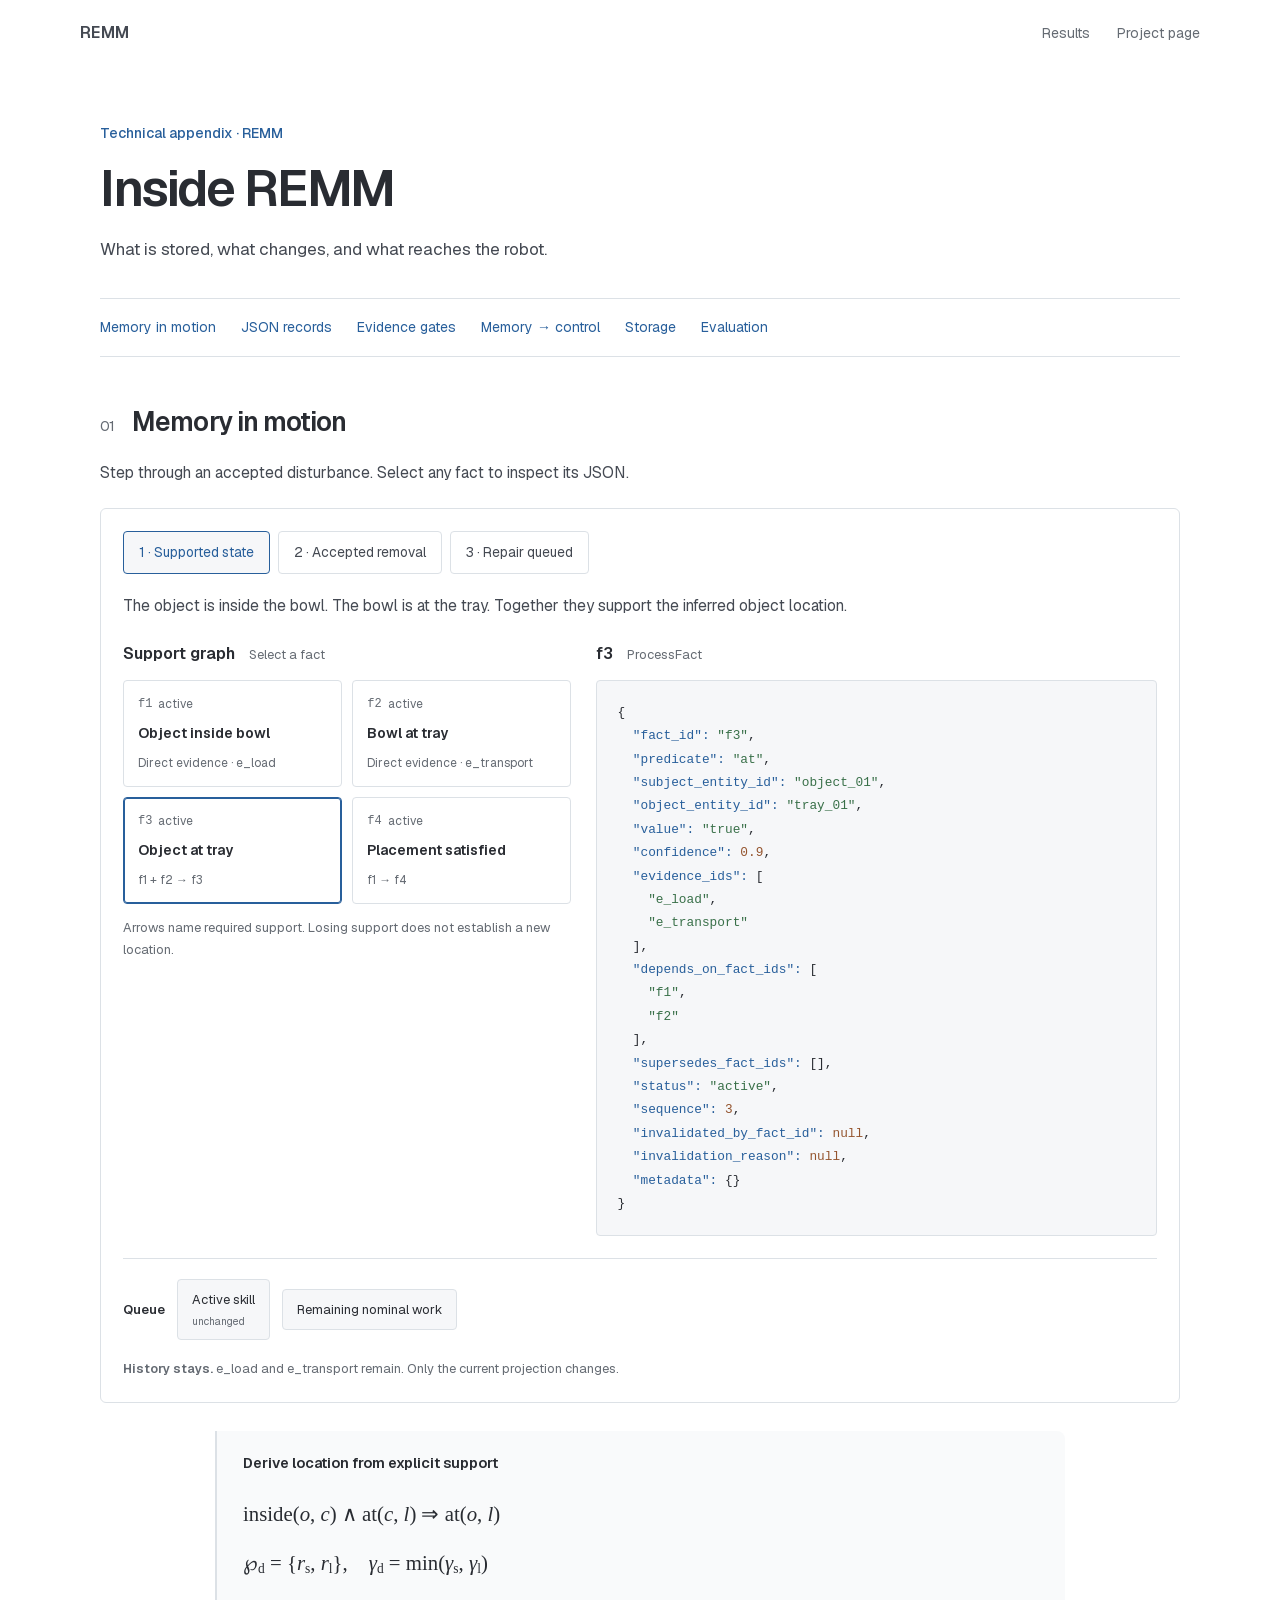
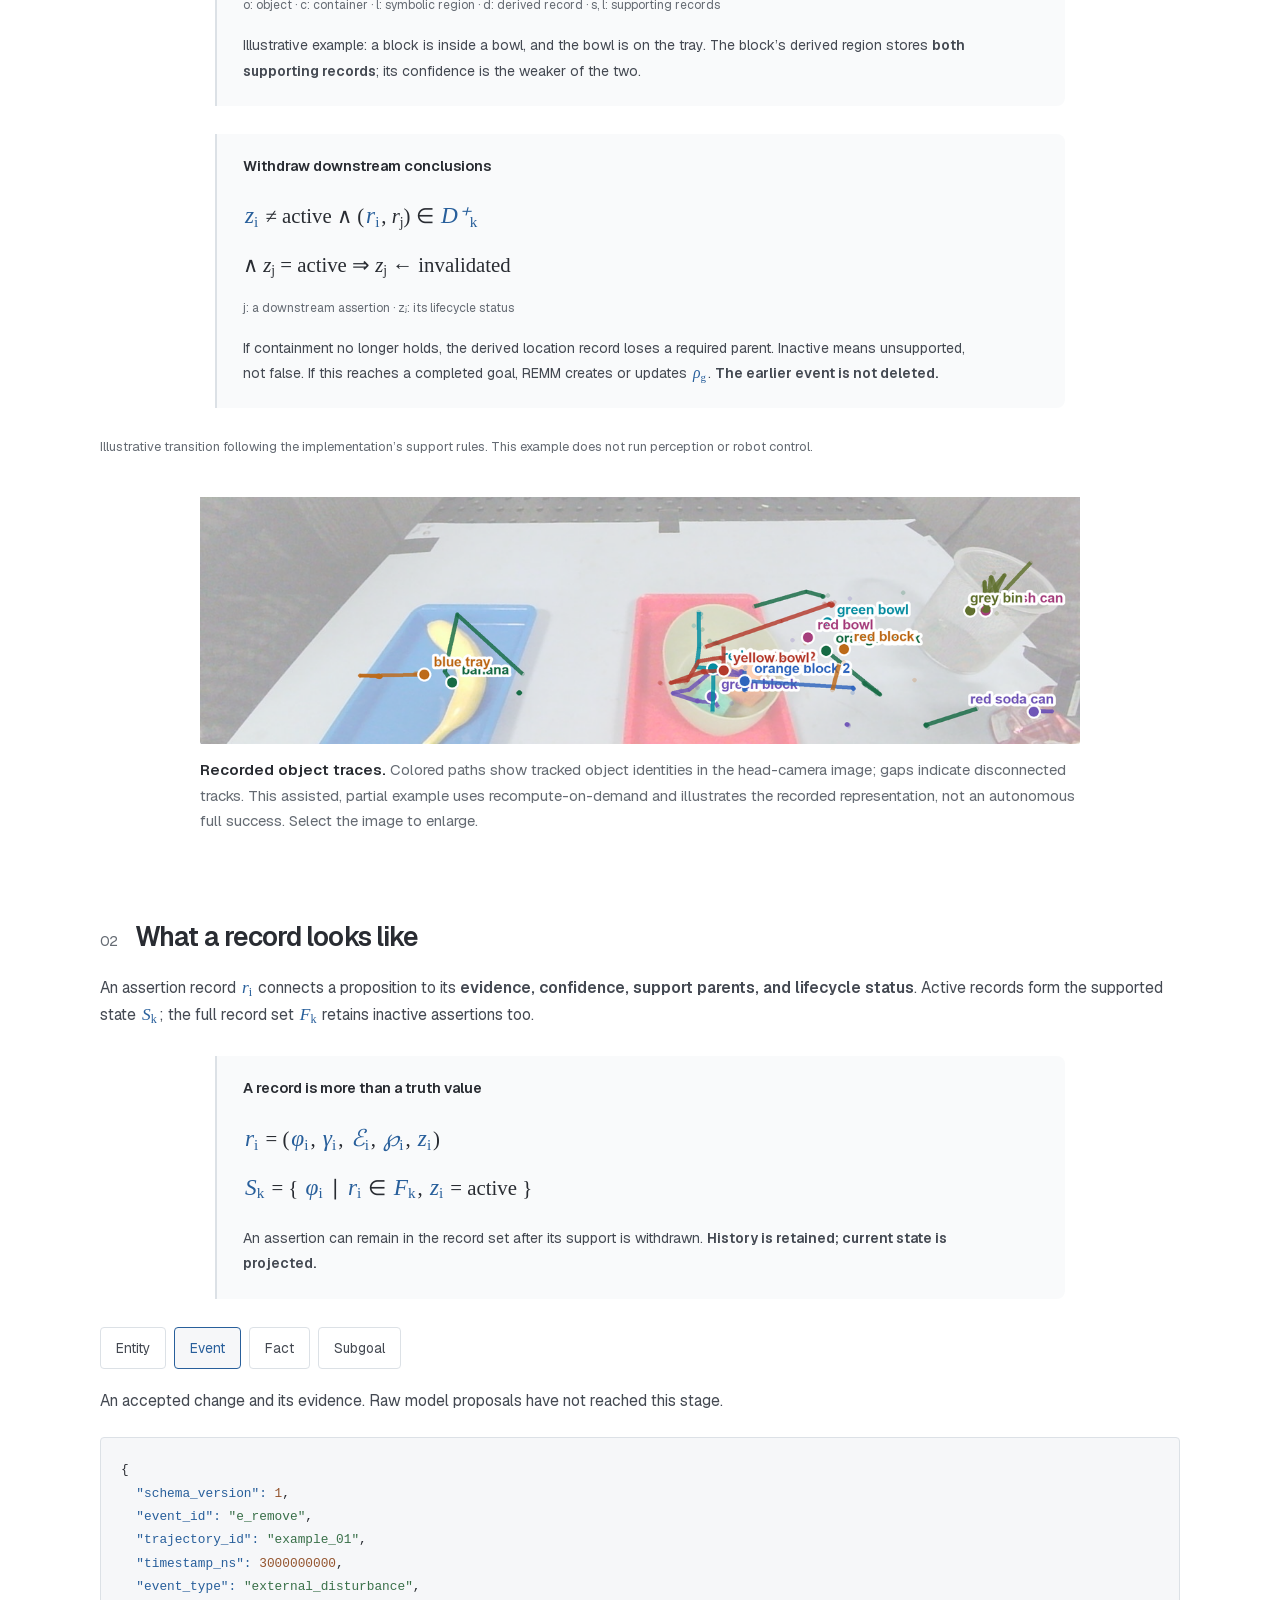
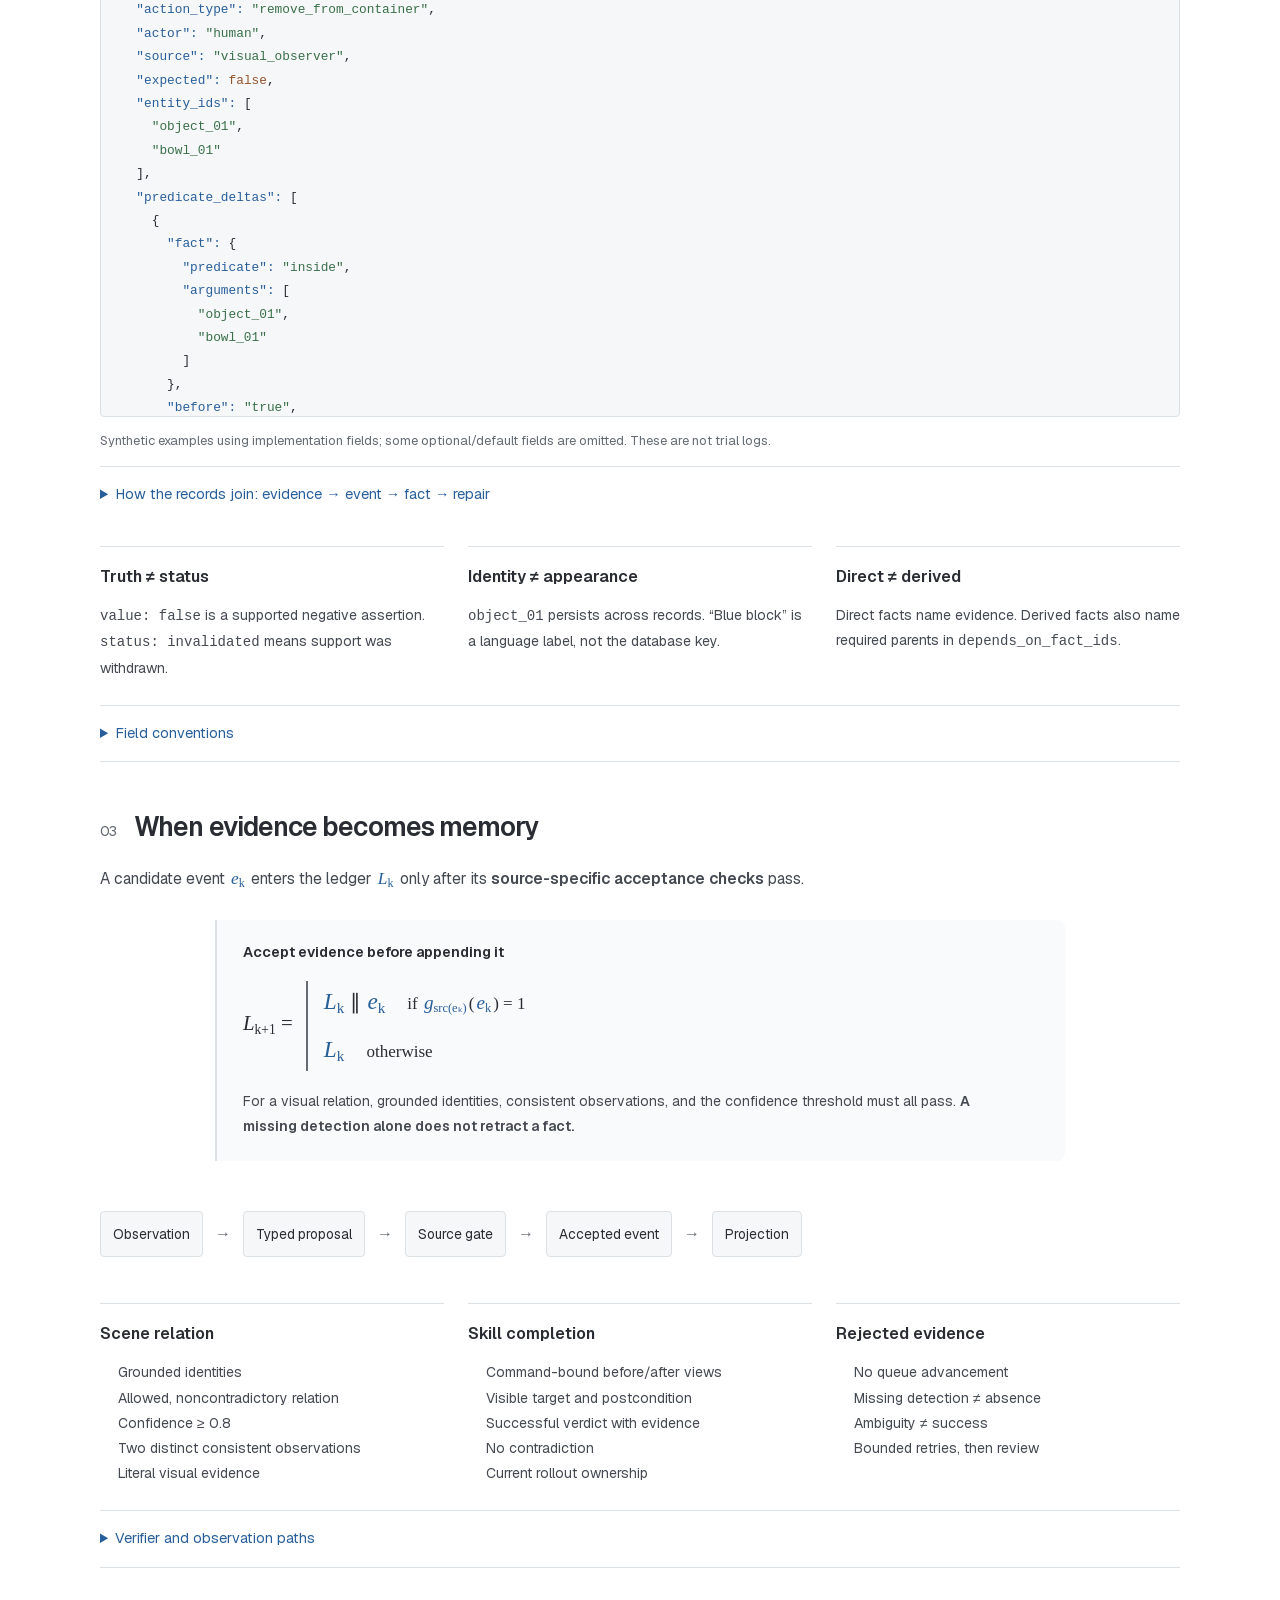
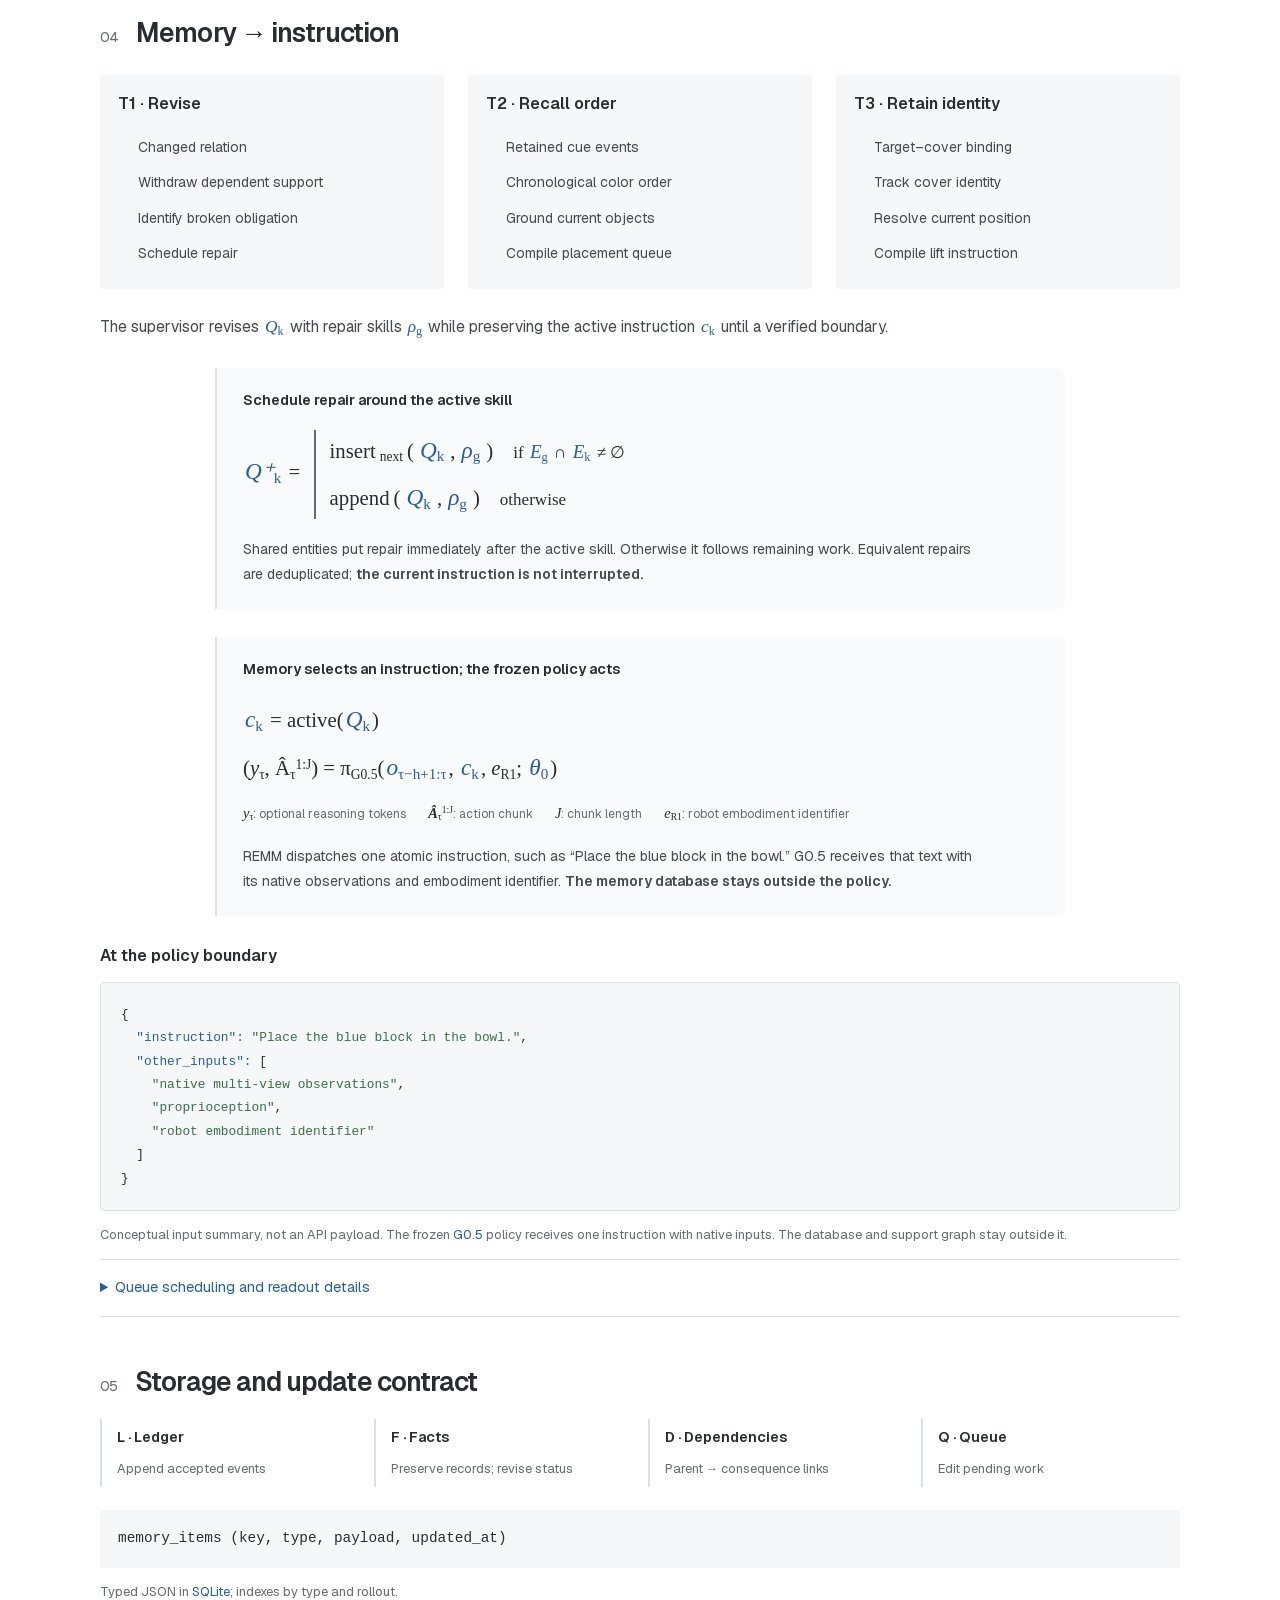
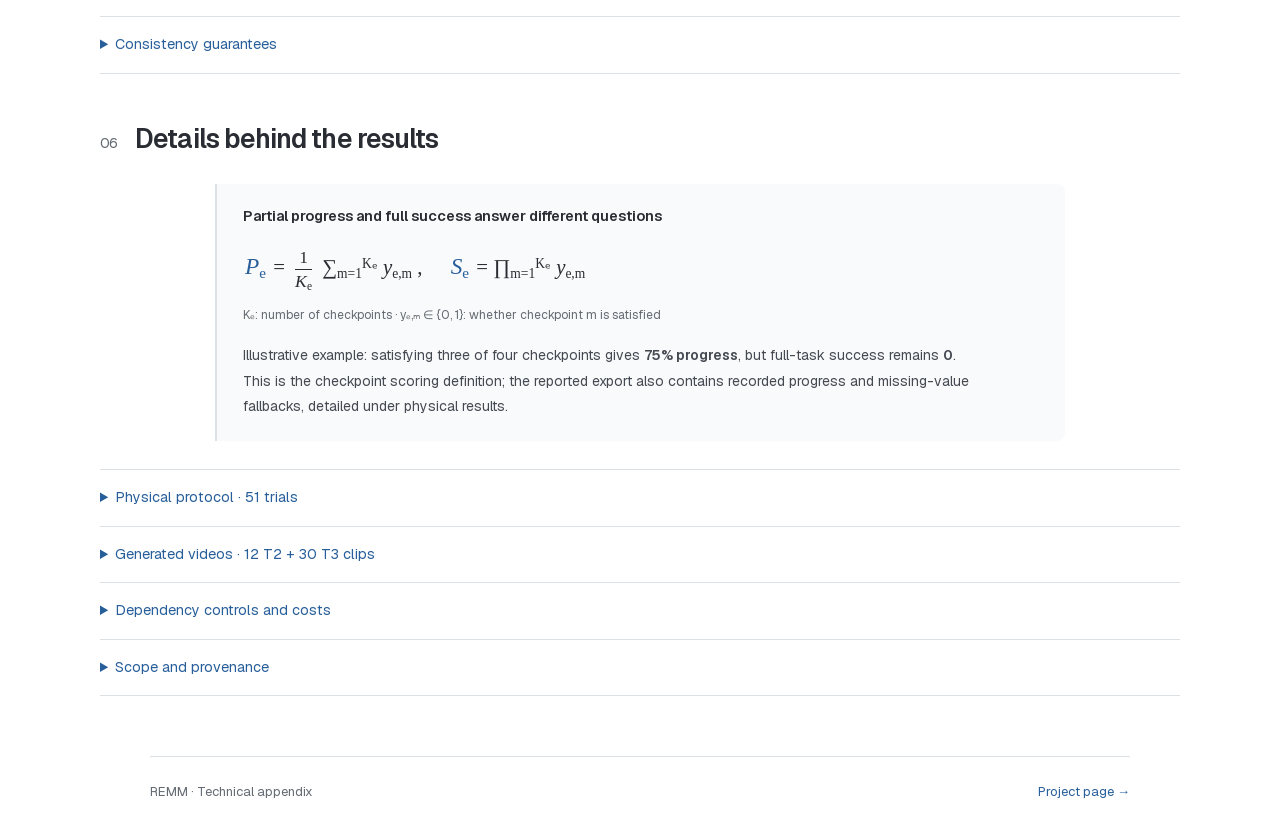
==== commit 45f8793a: "Use light mode throughout the site" ====
--- a/appendix/index.html
+++ b/appendix/index.html
@@ -1,4 +1,4 @@
-<!DOCTYPE html><html lang="en"><head><meta charSet="utf-8"/><meta name="viewport" content="width=device-width, initial-scale=1"/><link rel="stylesheet" href="/_next/static/css/index.DD5npfx0.css" data-rsc-css-href="/_next/static/css/index.DD5npfx0.css" data-precedence="vite-rsc/importer-resources"/><link rel="modulepreload" fetchPriority="low" href="/_next/static/chunks/index-XwY36wJT.js"/><script src="/_next/static/chunks/rolldown-runtime-C60lm6uB.js" type="module" async=""></script><script src="/_next/static/chunks/framework-D_rUT4EX.js" type="module" async=""></script><link rel="modulepreload" href="/_next/static/chunks/layout-segment-context-CZKmwat9.js" crossorigin=""/><link rel="modulepreload" href="/_next/static/chunks/theme-toggle-ysM-AX2p.js" crossorigin=""/><link rel="modulepreload" href="/_next/static/chunks/memory-explorer-CdDd8PGt.js" crossorigin=""/><link rel="modulepreload" href="/_next/static/chunks/notation-lzyPbaOK.js" crossorigin=""/><title>Inside REMM — Technical appendix</title><meta name="description" content="Inspect REMM records, support dependencies, and memory-to-control updates."/><meta property="og:title" content="REMM: Revisable Embodied Memory for Manipulation"/><meta property="og:description" content="Robots that revise memory when the world changes."/><meta property="og:url" content="https://remm-robot.github.io"/><meta property="og:site_name" content="REMM"/><meta property="og:type" content="website"/><meta property="og:image" content="https://remm-robot.github.io/figures/teaser.png"/><meta property="og:image:width" content="1190"/><meta property="og:image:height" content="600"/><meta property="og:image:alt" content="REMM revises a disturbed task condition and schedules recovery."/><meta name="twitter:card" content="summary_large_image"/><meta name="twitter:title" content="REMM: Revisable Embodied Memory for Manipulation"/><meta name="twitter:description" content="Robots that revise memory when the world changes."/><meta name="twitter:image" content="https://remm-robot.github.io/figures/teaser.png"/><script>(function(){var t;try{t=localStorage.getItem('remm-theme')}catch(e){}document.documentElement.dataset.theme=t==='dark'||t==='light'?t:matchMedia('(prefers-color-scheme: dark)').matches?'dark':'light'})()</script><script>Object.assign(((self[Symbol.for("vinext.navigationRuntime")]??={bootstrap:{routeManifest:null},functions:{}}).bootstrap.rsc??={rsc:[]}),{params:{},nav:{"pathname":"/appendix","searchParams":[]}})</script><link rel="modulepreload" href="/_next/static/chunks/index-XwY36wJT.js" />
+<!DOCTYPE html><html lang="en"><head><meta charSet="utf-8"/><meta name="viewport" content="width=device-width, initial-scale=1"/><link rel="stylesheet" href="/_next/static/css/index.D-IYPkFb.css" data-rsc-css-href="/_next/static/css/index.D-IYPkFb.css" data-precedence="vite-rsc/importer-resources"/><link rel="modulepreload" fetchPriority="low" href="/_next/static/chunks/index-qOJ0EoI4.js"/><script src="/_next/static/chunks/rolldown-runtime-C60lm6uB.js" type="module" async=""></script><script src="/_next/static/chunks/framework-D_rUT4EX.js" type="module" async=""></script><link rel="modulepreload" href="/_next/static/chunks/layout-segment-context-VpAM1PEw.js" crossorigin=""/><link rel="modulepreload" href="/_next/static/chunks/memory-explorer-CdDd8PGt.js" crossorigin=""/><link rel="modulepreload" href="/_next/static/chunks/notation-lzyPbaOK.js" crossorigin=""/><title>Inside REMM — Technical appendix</title><meta name="description" content="Inspect REMM records, support dependencies, and memory-to-control updates."/><meta property="og:title" content="REMM: Revisable Embodied Memory for Manipulation"/><meta property="og:description" content="Robots that revise memory when the world changes."/><meta property="og:url" content="https://remm-robot.github.io"/><meta property="og:site_name" content="REMM"/><meta property="og:type" content="website"/><meta property="og:image" content="https://remm-robot.github.io/figures/teaser.png"/><meta property="og:image:width" content="1190"/><meta property="og:image:height" content="600"/><meta property="og:image:alt" content="REMM revises a disturbed task condition and schedules recovery."/><meta name="twitter:card" content="summary_large_image"/><meta name="twitter:title" content="REMM: Revisable Embodied Memory for Manipulation"/><meta name="twitter:description" content="Robots that revise memory when the world changes."/><meta name="twitter:image" content="https://remm-robot.github.io/figures/teaser.png"/><script>Object.assign(((self[Symbol.for("vinext.navigationRuntime")]??={bootstrap:{routeManifest:null},functions:{}}).bootstrap.rsc??={rsc:[]}),{params:{},nav:{"pathname":"/appendix","searchParams":[]}})</script><link rel="modulepreload" href="/_next/static/chunks/index-qOJ0EoI4.js" />
 <link rel="preload" href="/_next/static/_vinext_fonts/geist-8ac0455e797f/geist-98bbbccb.woff2" as="font" type="font/woff2" crossorigin />
 <link rel="preload" href="/_next/static/_vinext_fonts/geist-mono-00e989178794/geist-mono-013b2f2f.woff2" as="font" type="font/woff2" crossorigin />
 <style data-vinext-fonts>/* cyrillic-ext */
@@ -128,7 +128,7 @@
 
 .__variable_geist_mono_1001rt9 { --font-geist-mono: 'Geist Mono', 'Geist Mono Fallback'; }
 </style>
-</head><body class="__variable_geist_19ysh9d __variable_geist_mono_1001rt9 antialiased"><a class="skip" href="#memory">Skip to appendix</a><header class="site-header"><a class="site-name" href="/">REMM</a><nav aria-label="Page navigation"><a href="/#results">Results</a><a href="/">Project page</a></nav><button type="button" class="theme-toggle" aria-label="Switch to dark mode" title="Switch to dark mode"><svg class="theme-moon" viewBox="0 0 24 24" aria-hidden="true"><path d="M20 14.2A8.6 8.6 0 0 1 9.8 4a8.6 8.6 0 1 0 10.2 10.2Z"></path></svg><svg class="theme-sun" viewBox="0 0 24 24" aria-hidden="true"><circle cx="12" cy="12" r="4"></circle><path d="M12 2v2m0 16v2M2 12h2m16 0h2M5 5l1.5 1.5m11 11L19 19M5 19l1.5-1.5m11-11L19 5"></path></svg></button></header><main class="technical-main"><div class="technical-title"><p class="appendix-kicker">Technical appendix · REMM</p><h1>Inside REMM</h1><p>What is stored, what changes, and what reaches the robot.</p></div><nav class="technical-nav" aria-label="Appendix contents"><a href="#memory">Memory in motion</a><a href="#records">JSON records</a><a href="#evidence">Evidence gates</a><a href="#control">Memory → control</a><a href="#storage">Storage</a><a href="#evaluation">Evaluation</a></nav><section class="technical-section" id="memory"><h2><span>01</span> Memory in motion</h2><p>Step through an accepted disturbance. Select any fact to inspect its JSON.</p><div class="memory-explorer"><div class="step-controls" aria-label="Example stage"><button aria-pressed="true">1 · Supported state</button><button aria-pressed="false">2 · Accepted removal</button><button aria-pressed="false">3 · Repair queued</button></div><p class="explorer-note" aria-live="polite">The object is inside the bowl. The bowl is at the tray. Together they support the inferred object location.</p><div class="memory-columns"><div><h3>Support graph <small>Select a fact</small></h3><div class="fact-graph"><button class="fact-node active" aria-pressed="false"><span class="fact-top"><code>f1</code><span>active</span></span><strong>Object inside bowl</strong><small>Direct evidence · e_load</small></button><button class="fact-node active" aria-pressed="false"><span class="fact-top"><code>f2</code><span>active</span></span><strong>Bowl at tray</strong><small>Direct evidence · e_transport</small></button><button class="fact-node active selected" aria-pressed="true"><span class="fact-top"><code>f3</code><span>active</span></span><strong>Object at tray</strong><small>f1 + f2 → f3</small></button><button class="fact-node active" aria-pressed="false"><span class="fact-top"><code>f4</code><span>active</span></span><strong>Placement satisfied</strong><small>f1 → f4</small></button></div><p class="tiny-note">Arrows name required support. Losing support does not establish a new location.</p></div><div><h3>f3<!-- --> <small>ProcessFact</small></h3><pre class="json-view" tabindex="0" aria-label="JSON record"><code><span>{
+</head><body class="__variable_geist_19ysh9d __variable_geist_mono_1001rt9 antialiased"><a class="skip" href="#memory">Skip to appendix</a><header class="site-header"><a class="site-name" href="/">REMM</a><nav aria-label="Page navigation"><a href="/#results">Results</a><a href="/">Project page</a></nav></header><main class="technical-main"><div class="technical-title"><p class="appendix-kicker">Technical appendix · REMM</p><h1>Inside REMM</h1><p>What is stored, what changes, and what reaches the robot.</p></div><nav class="technical-nav" aria-label="Appendix contents"><a href="#memory">Memory in motion</a><a href="#records">JSON records</a><a href="#evidence">Evidence gates</a><a href="#control">Memory → control</a><a href="#storage">Storage</a><a href="#evaluation">Evaluation</a></nav><section class="technical-section" id="memory"><h2><span>01</span> Memory in motion</h2><p>Step through an accepted disturbance. Select any fact to inspect its JSON.</p><div class="memory-explorer"><div class="step-controls" aria-label="Example stage"><button aria-pressed="true">1 · Supported state</button><button aria-pressed="false">2 · Accepted removal</button><button aria-pressed="false">3 · Repair queued</button></div><p class="explorer-note" aria-live="polite">The object is inside the bowl. The bowl is at the tray. Together they support the inferred object location.</p><div class="memory-columns"><div><h3>Support graph <small>Select a fact</small></h3><div class="fact-graph"><button class="fact-node active" aria-pressed="false"><span class="fact-top"><code>f1</code><span>active</span></span><strong>Object inside bowl</strong><small>Direct evidence · e_load</small></button><button class="fact-node active" aria-pressed="false"><span class="fact-top"><code>f2</code><span>active</span></span><strong>Bowl at tray</strong><small>Direct evidence · e_transport</small></button><button class="fact-node active selected" aria-pressed="true"><span class="fact-top"><code>f3</code><span>active</span></span><strong>Object at tray</strong><small>f1 + f2 → f3</small></button><button class="fact-node active" aria-pressed="false"><span class="fact-top"><code>f4</code><span>active</span></span><strong>Placement satisfied</strong><small>f1 → f4</small></button></div><p class="tiny-note">Arrows name required support. Losing support does not establish a new location.</p></div><div><h3>f3<!-- --> <small>ProcessFact</small></h3><pre class="json-view" tabindex="0" aria-label="JSON record"><code><span>{
   </span><span class="json-key">&quot;fact_id&quot;:</span><span> </span><span class="json-string">&quot;f3&quot;</span><span>,
   </span><span class="json-key">&quot;predicate&quot;:</span><span> </span><span class="json-string">&quot;at&quot;</span><span>,
   </span><span class="json-key">&quot;subject_entity_id&quot;:</span><span> </span><span class="json-string">&quot;object_01&quot;</span><span>,
@@ -193,4 +193,4 @@
     </span><span class="json-string">&quot;proprioception&quot;</span><span>,
     </span><span class="json-string">&quot;robot embodiment identifier&quot;</span><span>
   ]
-}</span></code></pre><p class="tiny-note">Conceptual input summary, not an API payload. The frozen <a class="reference-link" href="https://opengalaxea.github.io/G05/" target="_blank" rel="noopener noreferrer">G0.5</a> policy receives one instruction with native inputs. The database and support graph stay outside it.</p><details><summary>Queue scheduling and readout details</summary><p>Repairs sharing entities with the active skill go immediately after it; otherwise they follow remaining nominal work. Equivalent repairs are deduplicated. Pending destinations can change, but the active instruction remains fixed until a verified stationary boundary.</p><p>Offline T2 uses eight sampled views and frozen-VLM detections; offline T3 initializes a pixel-based binding and uses <a class="reference-link" href="https://docs.opencv.org/4.13.0/d0/d26/classcv_1_1TrackerMIL.html" target="_blank" rel="noopener noreferrer">MIL tracking</a>. These differ from the physical observation paths. Active-fact retrieval includes support ancestors for audit, not learned attention or memory-token injection.</p></details></section><section class="technical-section" id="storage"><h2><span>05</span> Storage and update contract</h2><div class="storage-map"><div><strong>L · Ledger</strong><span>Append accepted events</span></div><div><strong>F · Facts</strong><span>Preserve records; revise status</span></div><div><strong>D · Dependencies</strong><span>Parent → consequence links</span></div><div><strong>Q · Queue</strong><span>Edit pending work</span></div></div><pre class="schema-line">memory_items (key, type, payload, updated_at)</pre><p class="tiny-note">Typed JSON in <a class="reference-link" href="https://www.sqlite.org/" target="_blank" rel="noopener noreferrer">SQLite</a>; indexes by type and rollout.</p><details><summary>Consistency guarantees</summary><ul><li>Same event ID and payload: idempotent replay. Changed payload under that ID: reject.</li><li>Out-of-order timestamps: reject in the active projector.</li><li>Inactive parent: cannot support a new derived fact.</li><li>Projection failure: roll back database writes and restore process state.</li><li>Nested updates: savepoints within an immediate transaction.</li><li>Spatial-support cycle: reject.</li></ul><p>Consistency does not establish perception accuracy. An atomic update can still store an incorrectly accepted observation.</p></details></section><section class="technical-section" id="evaluation"><h2><span>06</span> Details behind the results</h2><aside class="method-equation"><h3>Partial progress and full success answer different questions</h3><div class="equation-lines"><div><span class="notation"><button type="button" class="notation-symbol" aria-label="Checkpoint progress, P subscript e" aria-expanded="false"><i>P</i><sub>e</sub></button></span> = <span class="math-fraction"><span>1</span><span><i>K</i><sub>e</sub></span></span> ∑<sub>m=1</sub><sup>Kₑ</sup> <i>y</i><sub>e,m</sub> ,　 <span class="notation"><button type="button" class="notation-symbol" aria-label="Full-task success, S subscript e" aria-expanded="false"><i>S</i><sub>e</sub></button></span> = ∏<sub>m=1</sub><sup>Kₑ</sup> <i>y</i><sub>e,m</sub></div><small class="math-key">Kₑ: number of checkpoints · yₑ,ₘ ∈ <!-- -->{0, 1}<!-- -->: whether checkpoint m is satisfied</small></div><p class="equation-example">Illustrative example: satisfying three of four checkpoints gives <strong>75% progress</strong>, but full-task success remains <strong>0</strong>. This is the checkpoint scoring definition; the reported export also contains recorded progress and missing-value fallbacks, detailed under physical results.</p></aside><details><summary>Physical protocol · 51 trials</summary><p>Matched instances, cameras, and workspace; external reset checks. T1 interventions follow full retraction. T2 orders are counterbalanced. T3 moves one cup at a time with pauses. Reported labels are drawn from the saved ledger and operator annotations, with camera evidence where available. Assisted trials remain included; unrecorded assistance is not evidence of autonomy. Model completion claims alone do not establish success.</p><p>Progress, decision accuracy, partial completion, and full success are separate. Each rate excludes blank labels from its own denominator. Valid timeouts remain failures; wrong setup or missing required evidence may be unscorable.</p></details><details><summary>Generated videos · 12 T2 + 30 T3 clips</summary><p><strong>T2:</strong> endpoint-conditioned <a class="reference-link" href="https://github.com/Lightricks/LTX-Video" target="_blank" rel="noopener noreferrer">LTX-Video 0.9.8 13B Distilled</a>, using endpoint scene images from <a class="reference-link" href="https://platform.openai.com/docs/guides/image-generation" target="_blank" rel="noopener noreferrer">OpenAI image generation</a>. <strong>T3:</strong> deterministic <a class="reference-link" href="https://threejs.org/" target="_blank" rel="noopener noreferrer">Three.js</a> renders from the <a class="reference-link" href="https://github.com/liutiedong/shellgame" target="_blank" rel="noopener noreferrer">VET-Bench shell-game generator</a>. VET-Bench supplies the rendering pipeline, not a generative video model.</p><p>Matched clips with method-native observation selection and compute. Labels stay scorer-only. T2 grounding is open-vocabulary; T3 always uses left/middle/right. No G0.5 execution occurs. Additional revision and distractor tracks are unscored. Retained approval records lack reviewer-count and adjudication metadata.</p></details><details><summary>Dependency controls and costs</summary><p>Explicit invalidation reads broken-goal records. Recompute-on-demand checks saved postconditions against current direct facts. Direct-update-only changes relations without downstream broken-goal detection. A saved deterministic software fixture selects the same repair with explicit invalidation and recomputation; direct-update-only misses it in the state-query selector. A separate direct-reconciliation path can also recover it. This is a software control, not a physical ablation, and does not establish that propagation caused the pooled robot gains. Explicit links provide inspectable support provenance; behavioral superiority over recomputation is not demonstrated.</p><p>Time excludes setup and later labeling. Queries count fresh G0.5 action chunks, excluding supervisory VLM inference. Medians use available records only; T2 baseline cost coverage is two of five trials for each baseline. Early failure may appear cheaper than successful recovery. Logical memory traffic counts serialized writes and retrievals separately from camera streams, audit videos, and model weights. Cost efficiencies normalize against the best task-specific median.</p></details><details><summary>Scope and provenance</summary><p>Examples use synthetic IDs and inspected release-candidate schema fields. Support rules are compiler-supplied, not learned causal discovery. Symbolic locations and 2D boxes are not metric 3D reconstruction. Complete identity loss, appearance shift, and unrestricted occlusion remain limitations. The plotted ledger retains missing fields and some unresolved review-status annotations. Per-trial assistance, scoring provenance, and historical controller settings require reconciliation before a clean autonomous-only comparison or mechanism ablation can be claimed.</p></details></section></main><footer><span>REMM · Technical appendix</span><a href="/">Project page →</a></footer><script type="module" src="/_next/static/chunks/index-XwY36wJT.js" id="_R_" async=""></script><script>((self[Symbol.for("vinext.navigationRuntime")]??={bootstrap:{routeManifest:null},functions:{}}).bootstrap.rsc??={rsc:[]}).rsc.push("0:{\"page:/appendix\":\"$L1\",\"layout:/\":\"$L2\",\"route:/appendix\":\"$L3\",\"__route\":\"route:/appendix\",\"__interceptionContext\":null,\"__layoutIds\":[\"layout:/\"],\"__rootLayout\":\"/\",\"__bfcacheSegmentIdentities\":{\"layout:/\":\"[\\\"layout\\\",\\\"layout:/\\\",\\\"root-boundary:/\\\",\\\"\\\"]\",\"page:/appendix\":\"[\\\"page\\\",\\\"page:/appendix\\\",\\\"root-boundary:/\\\",\\\"[\\\\\\\"appendix\\\\\\\"]\\\"]\"},\"__srcPage\":[\"appendix\",\"page\"],\"__layoutFlags\":{\"layout:/\":\"s\"},\"__artifactCompatibility\":{\"schemaVersion\":1,\"graphVersion\":\"app-route-graph:2e97ac4b723c6f58\",\"deploymentVersion\":\"651af736-9106-4caa-9dde-78f8a8cb1550\",\"appElementsSchemaVersion\":1,\"rscPayloadSchemaVersion\":1,\"rootBoundaryId\":\"/\",\"renderEpoch\":null}}\n")</script><script>((self[Symbol.for("vinext.navigationRuntime")]??={bootstrap:{routeManifest:null},functions:{}}).bootstrap.rsc??={rsc:[]}).rsc.push("4:I[\"c5beb10df826\",[],\"Children\",1]\n")</script><script>((self[Symbol.for("vinext.navigationRuntime")]??={bootstrap:{routeManifest:null},functions:{}}).bootstrap.rsc??={rsc:[]}).rsc.push("5:I[\"0dc7e6a5ccb2\",[],\"GlobalErrorBoundary\",1]\n")</script><script>((self[Symbol.for("vinext.navigationRuntime")]??={bootstrap:{routeManifest:null},functions:{}}).bootstrap.rsc??={rsc:[]}).rsc.push("6:I[\"610eead2fe97\",[],\"default\",1]\n")</script><script>((self[Symbol.for("vinext.navigationRuntime")]??={bootstrap:{routeManifest:null},functions:{}}).bootstrap.rsc??={rsc:[]}).rsc.push("7:I[\"0dc7e6a5ccb2\",[],\"ErrorBoundary\",1]\n")</script><script>((self[Symbol.for("vinext.navigationRuntime")]??={bootstrap:{routeManifest:null},functions:{}}).bootstrap.rsc??={rsc:[]}).rsc.push("8:I[\"8c444080ebb8\",[],\"LayoutSegmentProvider\",1]\n")</script><script>((self[Symbol.for("vinext.navigationRuntime")]??={bootstrap:{routeManifest:null},functions:{}}).bootstrap.rsc??={rsc:[]}).rsc.push("9:I[\"c5beb10df826\",[],\"Slot\",1]\n")</script><script>((self[Symbol.for("vinext.navigationRuntime")]??={bootstrap:{routeManifest:null},functions:{}}).bootstrap.rsc??={rsc:[]}).rsc.push("a:I[\"0dc7e6a5ccb2\",[],\"NotFoundBoundary\",1]\n")</script><script>((self[Symbol.for("vinext.navigationRuntime")]??={bootstrap:{routeManifest:null},functions:{}}).bootstrap.rsc??={rsc:[]}).rsc.push("b:I[\"40fe166cc87b\",[],\"AppRouterScrollTarget\",1]\n")</script><script>((self[Symbol.for("vinext.navigationRuntime")]??={bootstrap:{routeManifest:null},functions:{}}).bootstrap.rsc??={rsc:[]}).rsc.push("c:I[\"0dc7e6a5ccb2\",[],\"RedirectBoundary\",1]\n")</script><script>((self[Symbol.for("vinext.navigationRuntime")]??={bootstrap:{routeManifest:null},functions:{}}).bootstrap.rsc??={rsc:[]}).rsc.push(":HL[\"/_next/static/css/index.DD5npfx0.css\",\"style\"     ]\n")</script><script>((self[Symbol.for("vinext.navigationRuntime")]??={bootstrap:{routeManifest:null},functions:{}}).bootstrap.rsc??={rsc:[]}).rsc.push("2:[[[\"$\",\"link\",\"css:/_next/static/css/index.DD5npfx0.css\",{\"rel\":\"stylesheet\",\"precedence\":\"vite-rsc/importer-resources\",\"href\":\"/_next/static/css/index.DD5npfx0.css\",\"data-rsc-css-href\":\"/_next/static/css/index.DD5npfx0.css\"}],\"$undefined\"],[\"$\",\"html\",null,{\"lang\":\"en\",\"suppressHydrationWarning\":true,\"children\":[[\"$\",\"head\",null,{\"children\":[\"$\",\"script\",null,{\"dangerouslySetInnerHTML\":{\"__html\":\"(function(){var t;try{t=localStorage.getItem('remm-theme')}catch(e){}document.documentElement.dataset.theme=t==='dark'||t==='light'?t:matchMedia('(prefers-color-scheme: dark)').matches?'dark':'light'})()\"}}]}],[\"$\",\"body\",null,{\"className\":\"__variable_geist_19ysh9d __variable_geist_mono_1001rt9 antialiased\",\"children\":[\"$\",\"$L4\",null,{}]}]]}]]\n")</script><script>((self[Symbol.for("vinext.navigationRuntime")]??={bootstrap:{routeManifest:null},functions:{}}).bootstrap.rsc??={rsc:[]}).rsc.push("3:[[[\"$\",\"meta\",null,{\"charSet\":\"utf-8\"}],[[\"$\",\"title\",\"0\",{\"children\":\"Inside REMM — Technical appendix\"}],[\"$\",\"meta\",\"1\",{\"name\":\"description\",\"content\":\"Inspect REMM records, support dependencies, and memory-to-control updates.\"}],[\"$\",\"meta\",\"2\",{\"property\":\"og:title\",\"content\":\"REMM: Revisable Embodied Memory for Manipulation\"}],[\"$\",\"meta\",\"3\",{\"property\":\"og:description\",\"content\":\"Robots that revise memory when the world changes.\"}],[\"$\",\"meta\",\"4\",{\"property\":\"og:url\",\"content\":\"https://remm-robot.github.io\"}],[\"$\",\"meta\",\"5\",{\"property\":\"og:site_name\",\"content\":\"REMM\"}],[\"$\",\"meta\",\"6\",{\"property\":\"og:type\",\"content\":\"website\"}],[\"$\",\"meta\",\"7\",{\"property\":\"og:image\",\"content\":\"https://remm-robot.github.io/figures/teaser.png\"}],[\"$\",\"meta\",\"8\",{\"property\":\"og:image:width\",\"content\":\"1190\"}],[\"$\",\"meta\",\"9\",{\"property\":\"og:image:height\",\"content\":\"600\"}],[\"$\",\"meta\",\"10\",{\"property\":\"og:image:alt\",\"content\":\"REMM revises a disturbed task condition and schedules recovery.\"}],[\"$\",\"meta\",\"11\",{\"name\":\"twitter:card\",\"content\":\"summary_large_image\"}],[\"$\",\"meta\",\"12\",{\"name\":\"twitter:title\",\"content\":\"REMM: Revisable Embodied Memory for Manipulation\"}],[\"$\",\"meta\",\"13\",{\"name\":\"twitter:description\",\"content\":\"Robots that revise memory when the world changes.\"}],[\"$\",\"meta\",\"14\",{\"name\":\"twitter:image\",\"content\":\"https://remm-robot.github.io/figures/teaser.png\"}]],[[\"$\",\"meta\",\"0\",{\"name\":\"viewport\",\"content\":\"width=device-width, initial-scale=1\"}]]],[\"$\",\"$L5\",null,{\"fallback\":\"$6\",\"children\":[\"$\",\"$L7\",null,{\"fallback\":\"$6\",\"children\":[\"$\",\"$L8\",null,{\"providerId\":\"layout:/\",\"segmentMap\":{\"children\":[\"appendix\"]},\"children\":[\"$\",\"$L9\",null,{\"id\":\"layout:/\",\"parallelSlots\":\"$undefined\",\"children\":[\"$\",\"$La\",null,{\"resetKey\":\"appendix\",\"fallback\":[[\"$\",\"title\",null,{\"children\":\"404: This page could not be found.\"}],[\"$\",\"div\",null,{\"style\":{\"fontFamily\":\"system-ui,\\\"Segoe UI\\\",Roboto,Helvetica,Arial,sans-serif,\\\"Apple Color Emoji\\\",\\\"Segoe UI Emoji\\\"\",\"height\":\"100vh\",\"textAlign\":\"center\",\"display\":\"flex\",\"flexDirection\":\"column\",\"alignItems\":\"center\",\"justifyContent\":\"center\"},\"children\":[\"$\",\"div\",null,{\"children\":[[\"$\",\"style\",null,{\"dangerouslySetInnerHTML\":{\"__html\":\"body{color:#000;background:#fff;margin:0}.next-error-h1{border-right:1px solid rgba(0,0,0,.3)}@media (prefers-color-scheme:dark){body{color:#fff;background:#000}.next-error-h1{border-right:1px solid rgba(255,255,255,.3)}}\"}}],[\"$\",\"h1\",null,{\"className\":\"next-error-h1\",\"style\":{\"display\":\"inline-block\",\"margin\":\"0 20px 0 0\",\"padding\":\"0 23px 0 0\",\"fontSize\":24,\"fontWeight\":500,\"verticalAlign\":\"top\",\"lineHeight\":\"49px\"},\"children\":404}],[\"$\",\"div\",null,{\"style\":{\"display\":\"inline-block\"},\"children\":[\"$\",\"h2\",null,{\"style\":{\"fontSize\":14,\"fontWeight\":400,\"lineHeight\":\"49px\",\"margin\":0},\"children\":\"This page could not be found.\"}]}]]}]}]],\"children\":[\"$\",\"$Lb\",null,{\"children\":[\"$\",\"$Lc\",null,{\"children\":[[\"$\",\"$L8\",null,{\"providerId\":\"page:/appendix\",\"segmentMap\":{\"children\":[\"__PAGE__\"]},\"children\":[\"$\",\"$L9\",null,{\"id\":\"page:/appendix\"}]}],null]}]}]}]}]}]}]}],null,null]\n")</script><script>((self[Symbol.for("vinext.navigationRuntime")]??={bootstrap:{routeManifest:null},functions:{}}).bootstrap.rsc??={rsc:[]}).rsc.push("d:I[\"461672cbae33\",[],\"default\",1]\n")</script><script>((self[Symbol.for("vinext.navigationRuntime")]??={bootstrap:{routeManifest:null},functions:{}}).bootstrap.rsc??={rsc:[]}).rsc.push("e:I[\"fd763bc3c8b0\",[],\"default\",1]\n")</script><script>((self[Symbol.for("vinext.navigationRuntime")]??={bootstrap:{routeManifest:null},functions:{}}).bootstrap.rsc??={rsc:[]}).rsc.push("f:I[\"db01f5cb2424\",[],\"default\",1]\n")</script><script>((self[Symbol.for("vinext.navigationRuntime")]??={bootstrap:{routeManifest:null},functions:{}}).bootstrap.rsc??={rsc:[]}).rsc.push("1:[[\"$\",\"a\",null,{\"className\":\"skip\",\"href\":\"#memory\",\"children\":\"Skip to appendix\"}],[\"$\",\"header\",null,{\"className\":\"site-header\",\"children\":[[\"$\",\"a\",null,{\"className\":\"site-name\",\"href\":\"/\",\"children\":\"REMM\"}],[\"$\",\"nav\",null,{\"aria-label\":\"Page navigation\",\"children\":[[\"$\",\"a\",null,{\"href\":\"/#results\",\"children\":\"Results\"}],[\"$\",\"a\",null,{\"href\":\"/\",\"children\":\"Project page\"}]]}],[\"$\",\"$Ld\",null,{}]]}],[\"$\",\"main\",null,{\"className\":\"technical-main\",\"children\":[[\"$\",\"div\",null,{\"className\":\"technical-title\",\"children\":[[\"$\",\"p\",null,{\"className\":\"appendix-kicker\",\"children\":\"Technical appendix · REMM\"}],[\"$\",\"h1\",null,{\"children\":\"Inside REMM\"}],[\"$\",\"p\",null,{\"children\":\"What is stored, what changes, and what reaches the robot.\"}]]}],[\"$\",\"nav\",null,{\"className\":\"technical-nav\",\"aria-label\":\"Appendix contents\",\"children\":[[\"$\",\"a\",\"memory\",{\"href\":\"#memory\",\"children\":\"Memory in motion\"}],[\"$\",\"a\",\"records\",{\"href\":\"#records\",\"children\":\"JSON records\"}],[\"$\",\"a\",\"evidence\",{\"href\":\"#evidence\",\"children\":\"Evidence gates\"}],[\"$\",\"a\",\"control\",{\"href\":\"#control\",\"children\":\"Memory → control\"}],[\"$\",\"a\",\"storage\",{\"href\":\"#storage\",\"children\":\"Storage\"}],[\"$\",\"a\",\"evaluation\",{\"href\":\"#evaluation\",\"children\":\"Evaluation\"}]]}],[\"$\",\"section\",null,{\"className\":\"technical-section\",\"id\":\"memory\",\"children\":[[\"$\",\"h2\",null,{\"children\":[[\"$\",\"span\",null,{\"children\":\"01\"}],\" Memory in motion\"]}],[\"$\",\"p\",null,{\"children\":\"Step through an accepted disturbance. Select any fact to inspect its JSON.\"}],[\"$\",\"$Le\",null,{}],[\"$\",\"aside\",null,{\"className\":\"method-equation\",\"children\":[[\"$\",\"h3\",null,{\"children\":\"Derive location from explicit support\"}],[\"$\",\"div\",null,{\"className\":\"equation-lines\",\"children\":[[\"$\",\"div\",null,{\"children\":[[\"$\",\"span\",null,{\"className\":\"math-word\",\"children\":\"inside\"}],\"(\",[\"$\",\"i\",null,{\"children\":\"o\"}],\", \",[\"$\",\"i\",null,{\"children\":\"c\"}],\") ∧ \",[\"$\",\"span\",null,{\"className\":\"math-word\",\"children\":\"at\"}],\"(\",[\"$\",\"i\",null,{\"children\":\"c\"}],\", \",[\"$\",\"i\",null,{\"children\":\"l\"}],\") ⇒ \",[\"$\",\"span\",null,{\"className\":\"math-word\",\"children\":\"at\"}],\"(\",[\"$\",\"i\",null,{\"children\":\"o\"}],\", \",[\"$\",\"i\",null,{\"children\":\"l\"}],\")\"]}],[\"$\",\"div\",null,{\"children\":[\"℘\",[\"$\",\"sub\",null,{\"children\":\"d\"}],\" = \",\"{\",[\"$\",\"i\",null,{\"children\":\"r\"}],[\"$\",\"sub\",null,{\"children\":\"s\"}],\", \",[\"$\",\"i\",null,{\"children\":\"r\"}],[\"$\",\"sub\",null,{\"children\":\"l\"}],\"}\",\",　\",[\"$\",\"i\",null,{\"children\":\"γ\"}],[\"$\",\"sub\",null,{\"children\":\"d\"}],\" = min(\",[\"$\",\"i\",null,{\"children\":\"γ\"}],[\"$\",\"sub\",null,{\"children\":\"s\"}],\", \",[\"$\",\"i\",null,{\"children\":\"γ\"}],[\"$\",\"sub\",null,{\"children\":\"l\"}],\")\"]}],[\"$\",\"small\",null,{\"className\":\"math-key\",\"children\":\"o: object · c: container · l: symbolic region · d: derived record · s, l: supporting records\"}]]}],[\"$\",\"p\",null,{\"className\":\"equation-example\",\"children\":[\"Illustrative example: a block is inside a bowl, and the bowl is on the tray. The block’s derived region stores \",[\"$\",\"strong\",null,{\"children\":\"both supporting records\"}],\"; its confidence is the weaker of the two.\"]}]]}],[\"$\",\"aside\",null,{\"className\":\"method-equation\",\"children\":[[\"$\",\"h3\",null,{\"children\":\"Withdraw downstream conclusions\"}],[\"$\",\"div\",null,{\"className\":\"equation-lines\",\"children\":[[\"$\",\"div\",null,{\"children\":[[\"$\",\"$Lf\",null,{\"term\":\"status\"}],\" ≠ \",[\"$\",\"span\",null,{\"className\":\"math-word\",\"children\":\"active\"}],\" ∧ (\",[\"$\",\"$Lf\",null,{\"term\":\"r\"}],\", \",[\"$\",\"i\",null,{\"children\":\"r\"}],[\"$\",\"sub\",null,{\"children\":\"j\"}],\") ∈ \",[\"$\",\"$Lf\",null,{\"term\":\"reach\"}]]}],[\"$\",\"div\",null,{\"children\":[\"∧ \",[\"$\",\"i\",null,{\"children\":\"z\"}],[\"$\",\"sub\",null,{\"children\":\"j\"}],\" = \",[\"$\",\"span\",null,{\"className\":\"math-word\",\"children\":\"active\"}],\" ⇒ \",[\"$\",\"i\",null,{\"children\":\"z\"}],[\"$\",\"sub\",null,{\"children\":\"j\"}],\" ← \",[\"$\",\"span\",null,{\"className\":\"math-word\",\"children\":\"invalidated\"}]]}],[\"$\",\"small\",null,{\"className\":\"math-key\",\"children\":\"j: a downstream assertion · zⱼ: its lifecycle status\"}]]}],[\"$\",\"p\",null,{\"className\":\"equation-example\",\"children\":[\"If containment no longer holds, the derived location record loses a required parent. Inactive means unsupported, not false. If this reaches a completed goal, REMM creates or updates \",[\"$\",\"$Lf\",null,{\"term\":\"rho\"}],\". \",[\"$\",\"strong\",null,{\"children\":\"The earlier event is not deleted.\"}]]}]]}],[\"$\",\"p\",null,{\"className\":\"tiny-note\",\"children\":\"Illustrative transition following the implementation’s support rules. This example does not run perception or robot control.\"}]]}],[\"$\",\"figure\",null,{\"className\":\"paper-figure trace-figure\",\"children\":[[\"$\",\"a\",null,{\"href\":\"/figures/memory-traces.png\",\"aria-label\":\"Open memory trace image at full resolution\",\"children\":[\"$\",\"span\",null,{\"className\":\"trace-crop\",\"children\":[\"$\",\"img\",null,{\"src\":\"/figures/memory-traces.png\",\"width\":\"1280\",\"height\":\"720\",\"loading\":\"lazy\",\"alt\":\"Head-camera view with colored object-identity tracks overlaid across the tabletop.\"}]}]}],\"$L10\"]}],\"$L11\",\"$L12\",\"$L13\",\"$L14\",\"$L15\"]}],\"$L16\"]\n")</script><script>((self[Symbol.for("vinext.navigationRuntime")]??={bootstrap:{routeManifest:null},functions:{}}).bootstrap.rsc??={rsc:[]}).rsc.push("17:I[\"fd763bc3c8b0\",[],\"RecordBrowser\",1]\n")</script><script>((self[Symbol.for("vinext.navigationRuntime")]??={bootstrap:{routeManifest:null},functions:{}}).bootstrap.rsc??={rsc:[]}).rsc.push("18:I[\"fd763bc3c8b0\",[],\"JsonView\",1]\n")</script><script>((self[Symbol.for("vinext.navigationRuntime")]??={bootstrap:{routeManifest:null},functions:{}}).bootstrap.rsc??={rsc:[]}).rsc.push("10:[\"$\",\"figcaption\",null,{\"children\":[[\"$\",\"strong\",null,{\"children\":\"Recorded object traces.\"}],\" Colored paths show tracked object identities in the head-camera image; gaps indicate disconnected tracks. This assisted, partial example uses recompute-on-demand and illustrates the recorded representation, not an autonomous full success. Select the image to enlarge.\"]}]\n")</script><script>((self[Symbol.for("vinext.navigationRuntime")]??={bootstrap:{routeManifest:null},functions:{}}).bootstrap.rsc??={rsc:[]}).rsc.push("11:[\"$\",\"section\",null,{\"className\":\"technical-section\",\"id\":\"records\",\"children\":[[\"$\",\"h2\",null,{\"children\":[[\"$\",\"span\",null,{\"children\":\"02\"}],\" What a record looks like\"]}],[\"$\",\"p\",null,{\"children\":[\"An assertion record \",[\"$\",\"$Lf\",null,{\"term\":\"r\"}],\" connects a proposition to its \",[\"$\",\"strong\",null,{\"children\":\"evidence, confidence, support parents, and lifecycle status\"}],\". Active records form the supported state \",[\"$\",\"$Lf\",null,{\"term\":\"S\"}],\"; the full record set \",[\"$\",\"$Lf\",null,{\"term\":\"F\"}],\" retains inactive assertions too.\"]}],[\"$\",\"aside\",null,{\"className\":\"method-equation\",\"children\":[[\"$\",\"h3\",null,{\"children\":\"A record is more than a truth value\"}],[\"$\",\"div\",null,{\"className\":\"equation-lines\",\"children\":[[\"$\",\"div\",null,{\"children\":[[\"$\",\"$Lf\",null,{\"term\":\"r\"}],\" = (\",[\"$\",\"$Lf\",null,{\"term\":\"phi\"}],\", \",[\"$\",\"$Lf\",null,{\"term\":\"gamma\"}],\", \",[\"$\",\"$Lf\",null,{\"term\":\"evidence\"}],\", \",[\"$\",\"$Lf\",null,{\"term\":\"parents\"}],\", \",[\"$\",\"$Lf\",null,{\"term\":\"status\"}],\")\"]}],[\"$\",\"div\",null,{\"children\":[[\"$\",\"$Lf\",null,{\"term\":\"S\"}],\" = \",\"{\",\" \",[\"$\",\"$Lf\",null,{\"term\":\"phi\"}],\" ∣ \",[\"$\",\"$Lf\",null,{\"term\":\"r\"}],\" ∈ \",[\"$\",\"$Lf\",null,{\"term\":\"F\"}],\", \",[\"$\",\"$Lf\",null,{\"term\":\"status\"}],\" = \",[\"$\",\"span\",null,{\"className\":\"math-word\",\"children\":\"active\"}],\" \",\"}\"]}]]}],[\"$\",\"p\",null,{\"className\":\"equation-example\",\"children\":[\"An assertion can remain in the record set after its support is withdrawn. \",[\"$\",\"strong\",null,{\"children\":\"History is retained; current state is projected.\"}]]}]]}],[\"$\",\"$L17\",null,{}],[\"$\",\"details\",null,{\"className\":\"reference-details\",\"children\":[[\"$\",\"summary\",null,{\"children\":\"How the records join: evidence → event → fact → repair\"}],[\"$\",\"p\",null,{\"children\":\"Follow the references without duplicating the observation. These IDs belong only to the synthetic example above.\"}],[\"$\",\"div\",null,{\"className\":\"reference-chain\",\"children\":[[\"$\",\"div\",null,{\"children\":[[\"$\",\"strong\",null,{\"children\":\"Evidence\"}],[\"$\",\"code\",null,{\"children\":\"frame_031 · frame_032\"}],[\"$\",\"small\",null,{\"children\":\"Referenced by the accepted event\"}]]}],[\"$\",\"div\",null,{\"children\":[[\"$\",\"strong\",null,{\"children\":\"Event\"}],[\"$\",\"code\",null,{\"children\":\"e_remove\"}],[\"$\",\"small\",null,{\"children\":\"Records the negative containment delta\"}]]}],[\"$\",\"div\",null,{\"children\":[[\"$\",\"strong\",null,{\"children\":\"Fact\"}],[\"$\",\"code\",null,{\"children\":\"f5 supersedes f1\"}],[\"$\",\"small\",null,{\"children\":\"f3 and f4 lose their required support\"}]]}],[\"$\",\"div\",null,{\"children\":[[\"$\",\"strong\",null,{\"children\":\"Repair\"}],[\"$\",\"code\",null,{\"children\":\"repair_01\"}],[\"$\",\"small\",null,{\"children\":\"Restores the placement obligation\"}]]}]]}],[\"$\",\"p\",null,{\"children\":[[\"$\",\"code\",null,{\"children\":\"evidence_refs\"}],\" connect events to observations; \",[\"$\",\"code\",null,{\"children\":\"supersedes_fact_ids\"}],\" connect new assertions to replaced records; \",[\"$\",\"code\",null,{\"children\":\"depends_on_fact_ids\"}],\" connect conclusions to their support. Recovery history retains the triggering event reference.\"]}]]}],[\"$\",\"div\",null,{\"className\":\"contract-grid\",\"children\":[[\"$\",\"article\",null,{\"children\":[[\"$\",\"h3\",null,{\"children\":\"Truth ≠ status\"}],[\"$\",\"p\",null,{\"children\":[[\"$\",\"code\",null,{\"children\":\"value: false\"}],\" is a supported negative assertion. \",[\"$\",\"code\",null,{\"children\":\"status: invalidated\"}],\" means support was withdrawn.\"]}]]}],[\"$\",\"article\",null,{\"children\":[[\"$\",\"h3\",null,{\"children\":\"Identity ≠ appearance\"}],[\"$\",\"p\",null,{\"children\":[[\"$\",\"code\",null,{\"children\":\"object_01\"}],\" persists across records. “Blue block” is a language label, not the database key.\"]}]]}],[\"$\",\"article\",null,{\"children\":[[\"$\",\"h3\",null,{\"children\":\"Direct ≠ derived\"}],[\"$\",\"p\",null,{\"children\":[\"Direct facts name evidence. Derived facts also name required parents in \",[\"$\",\"code\",null,{\"children\":\"depends_on_fact_ids\"}],\".\"]}]]}]]}],[\"$\",\"details\",null,{\"children\":[[\"$\",\"summary\",null,{\"children\":\"Field conventions\"}],[\"$\",\"p\",null,{\"children\":\"Fact values: true / false / unresolved. Event deltas: true / false / unknown. Fact status: active / superseded / invalidated. Confidence is in [0,1], not calibrated probability. A derived spatial fact inherits the minimum confidence of its parents. Each record has one conjunctive support set: every listed parent is required. There is no alternative-justification manager that keeps the same record active when one parent fails; separately accepted evidence can create a new record.\"}]]}]]}]\n")</script><script>((self[Symbol.for("vinext.navigationRuntime")]??={bootstrap:{routeManifest:null},functions:{}}).bootstrap.rsc??={rsc:[]}).rsc.push("12:[\"$\",\"section\",null,{\"className\":\"technical-section\",\"id\":\"evidence\",\"children\":[[\"$\",\"h2\",null,{\"children\":[[\"$\",\"span\",null,{\"children\":\"03\"}],\" When evidence becomes memory\"]}],[\"$\",\"p\",null,{\"children\":[\"A candidate event \",[\"$\",\"$Lf\",null,{\"term\":\"e\"}],\" enters the ledger \",[\"$\",\"$Lf\",null,{\"term\":\"L\"}],\" only after its \",[\"$\",\"strong\",null,{\"children\":\"source-specific acceptance checks\"}],\" pass.\"]}],[\"$\",\"aside\",null,{\"className\":\"method-equation\",\"children\":[[\"$\",\"h3\",null,{\"children\":\"Accept evidence before appending it\"}],[\"$\",\"div\",null,{\"className\":\"equation-lines\",\"children\":[\"$\",\"div\",null,{\"children\":[[\"$\",\"i\",null,{\"children\":\"L\"}],[\"$\",\"sub\",null,{\"children\":\"k+1\"}],\" = \",[\"$\",\"span\",null,{\"className\":\"math-cases\",\"children\":[[\"$\",\"span\",null,{\"children\":[[\"$\",\"$Lf\",null,{\"term\":\"L\"}],\" ∥ \",[\"$\",\"$Lf\",null,{\"term\":\"e\"}],\" \",[\"$\",\"small\",null,{\"children\":[\"if \",[\"$\",\"$Lf\",null,{\"term\":\"gate\"}],\"(\",[\"$\",\"$Lf\",null,{\"term\":\"e\"}],\") = 1\"]}]]}],[\"$\",\"span\",null,{\"children\":[[\"$\",\"$Lf\",null,{\"term\":\"L\"}],\" \",[\"$\",\"small\",null,{\"children\":\"otherwise\"}]]}]]}]]}]}],[\"$\",\"p\",null,{\"className\":\"equation-example\",\"children\":[\"For a visual relation, grounded identities, consistent observations, and the confidence threshold must all pass. \",[\"$\",\"strong\",null,{\"children\":\"A missing detection alone does not retract a fact.\"}]]}]]}],[\"$\",\"div\",null,{\"className\":\"gate-flow\",\"children\":[[\"$\",\"span\",null,{\"children\":\"Observation\"}],[\"$\",\"b\",null,{\"children\":\"→\"}],[\"$\",\"span\",null,{\"children\":\"Typed proposal\"}],[\"$\",\"b\",null,{\"children\":\"→\"}],[\"$\",\"span\",null,{\"children\":\"Source gate\"}],[\"$\",\"b\",null,{\"children\":\"→\"}],[\"$\",\"span\",null,{\"children\":\"Accepted event\"}],[\"$\",\"b\",null,{\"children\":\"→\"}],[\"$\",\"span\",null,{\"children\":\"Projection\"}]]}],[\"$\",\"div\",null,{\"className\":\"contract-grid\",\"children\":[[\"$\",\"article\",null,{\"children\":[[\"$\",\"h3\",null,{\"children\":\"Scene relation\"}],[\"$\",\"ul\",null,{\"children\":[[\"$\",\"li\",null,{\"children\":\"Grounded identities\"}],[\"$\",\"li\",null,{\"children\":\"Allowed, noncontradictory relation\"}],[\"$\",\"li\",null,{\"children\":\"Confidence ≥ 0.8\"}],[\"$\",\"li\",null,{\"children\":\"Two distinct consistent observations\"}],[\"$\",\"li\",null,{\"children\":\"Literal visual evidence\"}]]}]]}],[\"$\",\"article\",null,{\"children\":[[\"$\",\"h3\",null,{\"children\":\"Skill completion\"}],[\"$\",\"ul\",null,{\"children\":[[\"$\",\"li\",null,{\"children\":\"Command-bound before/after views\"}],[\"$\",\"li\",null,{\"children\":\"Visible target and postcondition\"}],[\"$\",\"li\",null,{\"children\":\"Successful verdict with evidence\"}],[\"$\",\"li\",null,{\"children\":\"No contradiction\"}],[\"$\",\"li\",null,{\"children\":\"Current rollout ownership\"}]]}]]}],[\"$\",\"article\",null,{\"children\":[[\"$\",\"h3\",null,{\"children\":\"Rejected evidence\"}],[\"$\",\"ul\",null,{\"children\":[[\"$\",\"li\",null,{\"children\":\"No queue advancement\"}],[\"$\",\"li\",null,{\"children\":\"Missing detection ≠ absence\"}],[\"$\",\"li\",null,{\"children\":\"Ambiguity ≠ success\"}],[\"$\",\"li\",null,{\"children\":\"Bounded retries, then review\"}]]}]]}]]}],[\"$\",\"details\",null,{\"children\":[[\"$\",\"summary\",null,{\"children\":\"Verifier and observation paths\"}],[\"$\",\"p\",null,{\"children\":[\"Frozen \",[\"$\",\"a\",null,{\"className\":\"reference-link\",\"href\":\"https://huggingface.co/Qwen/Qwen3-VL-4B-Instruct\",\"target\":\"_blank\",\"rel\":\"noopener noreferrer\",\"children\":\"Qwen3-VL-4B-Instruct\"}],\" supports constrained decomposition and verification; \",[\"$\",\"a\",null,{\"className\":\"reference-link\",\"href\":\"https://huggingface.co/google/owlv2-base-patch16-ensemble\",\"target\":\"_blank\",\"rel\":\"noopener noreferrer\",\"children\":\"OWLv2\"}],\" provides 2D proposals. Verification uses head/wrist views with temporally separated after frames. The grounded-relation path rejects duplicate/out-of-order observation IDs and requires repeated agreement with a minimum 0.25-second separation; geometric preconfirmation has its own gate. Confidence is a source score, not calibrated probability. Operator-grounded evidence has separate provenance. Ownership checks reject delayed responses for a different rollout, subgoal, or instruction.\"]}]]}]]}]\n")</script><script>((self[Symbol.for("vinext.navigationRuntime")]??={bootstrap:{routeManifest:null},functions:{}}).bootstrap.rsc??={rsc:[]}).rsc.push("13:[\"$\",\"section\",null,{\"className\":\"technical-section\",\"id\":\"control\",\"children\":[[\"$\",\"h2\",null,{\"children\":[[\"$\",\"span\",null,{\"children\":\"04\"}],\" Memory → instruction\"]}],[\"$\",\"div\",null,{\"className\":\"control-grid\",\"children\":[[\"$\",\"article\",\"T1 · Revise\",{\"children\":[[\"$\",\"h3\",null,{\"children\":\"T1 · Revise\"}],[\"$\",\"ol\",null,{\"children\":[[\"$\",\"li\",\"Changed relation\",{\"children\":\"Changed relation\"}],[\"$\",\"li\",\"Withdraw dependent support\",{\"children\":\"Withdraw dependent support\"}],[\"$\",\"li\",\"Identify broken obligation\",{\"children\":\"Identify broken obligation\"}],[\"$\",\"li\",\"Schedule repair\",{\"children\":\"Schedule repair\"}]]}]]}],[\"$\",\"article\",\"T2 · Recall order\",{\"children\":[[\"$\",\"h3\",null,{\"children\":\"T2 · Recall order\"}],[\"$\",\"ol\",null,{\"children\":[[\"$\",\"li\",\"Retained cue events\",{\"children\":\"Retained cue events\"}],[\"$\",\"li\",\"Chronological color order\",{\"children\":\"Chronological color order\"}],[\"$\",\"li\",\"Ground current objects\",{\"children\":\"Ground current objects\"}],[\"$\",\"li\",\"Compile placement queue\",{\"children\":\"Compile placement queue\"}]]}]]}],[\"$\",\"article\",\"T3 · Retain identity\",{\"children\":[[\"$\",\"h3\",null,{\"children\":\"T3 · Retain identity\"}],[\"$\",\"ol\",null,{\"children\":[[\"$\",\"li\",\"Target–cover binding\",{\"children\":\"Target–cover binding\"}],[\"$\",\"li\",\"Track cover identity\",{\"children\":\"Track cover identity\"}],[\"$\",\"li\",\"Resolve current position\",{\"children\":\"Resolve current position\"}],[\"$\",\"li\",\"Compile lift instruction\",{\"children\":\"Compile lift instruction\"}]]}]]}]]}],[\"$\",\"p\",null,{\"children\":[\"The supervisor revises \",[\"$\",\"$Lf\",null,{\"term\":\"Q\"}],\" with repair skills \",[\"$\",\"$Lf\",null,{\"term\":\"rho\"}],\" while preserving the active instruction \",[\"$\",\"$Lf\",null,{\"term\":\"c\"}],\" until a verified boundary.\"]}],[\"$\",\"aside\",null,{\"className\":\"method-equation\",\"children\":[[\"$\",\"h3\",null,{\"children\":\"Schedule repair around the active skill\"}],[\"$\",\"div\",null,{\"className\":\"equation-lines\",\"children\":[\"$\",\"div\",null,{\"children\":[[\"$\",\"$Lf\",null,{\"term\":\"revisedQueue\"}],\" = \",[\"$\",\"span\",null,{\"className\":\"math-cases\",\"children\":[[\"$\",\"span\",null,{\"children\":[[\"$\",\"span\",null,{\"className\":\"math-word\",\"children\":\"insert\"}],[\"$\",\"sub\",null,{\"children\":\"next\"}],\"(\",[\"$\",\"$Lf\",null,{\"term\":\"Q\"}],\", \",[\"$\",\"$Lf\",null,{\"term\":\"rho\"}],\") \",[\"$\",\"small\",null,{\"children\":[\"if \",[\"$\",\"$Lf\",null,{\"term\":\"repairEntities\"}],\" ∩ \",[\"$\",\"$Lf\",null,{\"term\":\"activeEntities\"}],\" ≠ ∅\"]}]]}],[\"$\",\"span\",null,{\"children\":[[\"$\",\"span\",null,{\"className\":\"math-word\",\"children\":\"append\"}],\"(\",[\"$\",\"$Lf\",null,{\"term\":\"Q\"}],\", \",[\"$\",\"$Lf\",null,{\"term\":\"rho\"}],\") \",[\"$\",\"small\",null,{\"children\":\"otherwise\"}]]}]]}]]}]}],[\"$\",\"p\",null,{\"className\":\"equation-example\",\"children\":[\"Shared entities put repair immediately after the active skill. Otherwise it follows remaining work. Equivalent repairs are deduplicated; \",[\"$\",\"strong\",null,{\"children\":\"the current instruction is not interrupted.\"}]]}]]}],[\"$\",\"aside\",null,{\"className\":\"method-equation\",\"children\":[[\"$\",\"h3\",null,{\"children\":\"Memory selects an instruction; the frozen policy acts\"}],[\"$\",\"div\",null,{\"className\":\"equation-lines\",\"children\":[[\"$\",\"div\",null,{\"children\":[[\"$\",\"$Lf\",null,{\"term\":\"c\"}],\" = \",[\"$\",\"span\",null,{\"className\":\"math-word\",\"children\":\"active\"}],\"(\",[\"$\",\"$Lf\",null,{\"term\":\"Q\"}],\")\"]}],[\"$\",\"div\",null,{\"children\":[\"(\",[\"$\",\"i\",null,{\"children\":\"y\"}],[\"$\",\"sub\",null,{\"children\":\"τ\"}],\", Â\",[\"$\",\"sub\",null,{\"children\":\"τ\"}],[\"$\",\"sup\",null,{\"children\":\"1:J\"}],\") = π\",[\"$\",\"sub\",null,{\"children\":\"G0.5\"}],\"(\",[\"$\",\"$Lf\",null,{\"term\":\"observations\"}],\", \",[\"$\",\"$Lf\",null,{\"term\":\"c\"}],\", \",[\"$\",\"i\",null,{\"children\":\"e\"}],[\"$\",\"sub\",null,{\"children\":\"R1\"}],\"; \",[\"$\",\"$Lf\",null,{\"term\":\"weights\"}],\")\"]}],[\"$\",\"small\",null,{\"className\":\"math-key\",\"children\":[[\"$\",\"span\",null,{\"children\":[[\"$\",\"i\",null,{\"children\":\"y\"}],[\"$\",\"sub\",null,{\"children\":\"τ\"}],\": optional reasoning tokens\"]}],[\"$\",\"span\",null,{\"children\":[[\"$\",\"span\",null,{\"className\":\"math-vector\",\"children\":\"Â\"}],[\"$\",\"sub\",null,{\"children\":\"τ\"}],[\"$\",\"sup\",null,{\"children\":\"1:J\"}],\": action chunk\"]}],[\"$\",\"span\",null,{\"children\":[[\"$\",\"i\",null,{\"children\":\"J\"}],\": chunk length\"]}],[\"$\",\"span\",null,{\"children\":[[\"$\",\"i\",null,{\"children\":\"e\"}],[\"$\",\"sub\",null,{\"children\":\"R1\"}],\": robot embodiment identifier\"]}]]}]]}],[\"$\",\"p\",null,{\"className\":\"equation-example\",\"children\":[\"REMM dispatches one atomic instruction, such as “Place the blue block in the bowl.” G0.5 receives that text with its native observations and embodiment identifier. \",[\"$\",\"strong\",null,{\"children\":\"The memory database stays outside the policy.\"}]]}]]}],[\"$\",\"h3\",null,{\"children\":\"At the policy boundary\"}],[\"$\",\"$L18\",null,{\"value\":{\"instruction\":\"Place the blue block in the bowl.\",\"other_inputs\":[\"native multi-view observations\",\"proprioception\",\"robot embodiment identifier\"]}}],\"$L19\",\"$L1a\"]}]\n")</script><script>((self[Symbol.for("vinext.navigationRuntime")]??={bootstrap:{routeManifest:null},functions:{}}).bootstrap.rsc??={rsc:[]}).rsc.push("14:[\"$\",\"section\",null,{\"className\":\"technical-section\",\"id\":\"storage\",\"children\":[[\"$\",\"h2\",null,{\"children\":[[\"$\",\"span\",null,{\"children\":\"05\"}],\" Storage and update contract\"]}],[\"$\",\"div\",null,{\"className\":\"storage-map\",\"children\":[[\"$\",\"div\",\"L · Ledger\",{\"children\":[[\"$\",\"strong\",null,{\"children\":\"L · Ledger\"}],[\"$\",\"span\",null,{\"children\":\"Append accepted events\"}]]}],[\"$\",\"div\",\"F · Facts\",{\"children\":[[\"$\",\"strong\",null,{\"children\":\"F · Facts\"}],[\"$\",\"span\",null,{\"children\":\"Preserve records; revise status\"}]]}],[\"$\",\"div\",\"D · Dependencies\",{\"children\":[[\"$\",\"strong\",null,{\"children\":\"D · Dependencies\"}],[\"$\",\"span\",null,{\"children\":\"Parent → consequence links\"}]]}],[\"$\",\"div\",\"Q · Queue\",{\"children\":[[\"$\",\"strong\",null,{\"children\":\"Q · Queue\"}],[\"$\",\"span\",null,{\"children\":\"Edit pending work\"}]]}]]}],[\"$\",\"pre\",null,{\"className\":\"schema-line\",\"children\":\"memory_items (key, type, payload, updated_at)\"}],[\"$\",\"p\",null,{\"className\":\"tiny-note\",\"children\":[\"Typed JSON in \",[\"$\",\"a\",null,{\"className\":\"reference-link\",\"href\":\"https://www.sqlite.org/\",\"target\":\"_blank\",\"rel\":\"noopener noreferrer\",\"children\":\"SQLite\"}],\"; indexes by type and rollout.\"]}],[\"$\",\"details\",null,{\"children\":[[\"$\",\"summary\",null,{\"children\":\"Consistency guarantees\"}],[\"$\",\"ul\",null,{\"children\":[[\"$\",\"li\",null,{\"children\":\"Same event ID and payload: idempotent replay. Changed payload under that ID: reject.\"}],[\"$\",\"li\",null,{\"children\":\"Out-of-order timestamps: reject in the active projector.\"}],[\"$\",\"li\",null,{\"children\":\"Inactive parent: cannot support a new derived fact.\"}],[\"$\",\"li\",null,{\"children\":\"Projection failure: roll back database writes and restore process state.\"}],[\"$\",\"li\",null,{\"children\":\"Nested updates: savepoints within an immediate transaction.\"}],[\"$\",\"li\",null,{\"children\":\"Spatial-support cycle: reject.\"}]]}],[\"$\",\"p\",null,{\"children\":\"Consistency does not establish perception accuracy. An atomic update can still store an incorrectly accepted observation.\"}]]}]]}]\n")</script><script>((self[Symbol.for("vinext.navigationRuntime")]??={bootstrap:{routeManifest:null},functions:{}}).bootstrap.rsc??={rsc:[]}).rsc.push("15:[\"$\",\"section\",null,{\"className\":\"technical-section\",\"id\":\"evaluation\",\"children\":[[\"$\",\"h2\",null,{\"children\":[[\"$\",\"span\",null,{\"children\":\"06\"}],\" Details behind the results\"]}],[\"$\",\"aside\",null,{\"className\":\"method-equation\",\"children\":[[\"$\",\"h3\",null,{\"children\":\"Partial progress and full success answer different questions\"}],[\"$\",\"div\",null,{\"className\":\"equation-lines\",\"children\":[[\"$\",\"div\",null,{\"children\":[[\"$\",\"$Lf\",null,{\"term\":\"P\"}],\" = \",[\"$\",\"span\",null,{\"className\":\"math-fraction\",\"children\":[[\"$\",\"span\",null,{\"children\":\"1\"}],[\"$\",\"span\",null,{\"children\":[[\"$\",\"i\",null,{\"children\":\"K\"}],[\"$\",\"sub\",null,{\"children\":\"e\"}]]}]]}],\" ∑\",[\"$\",\"sub\",null,{\"children\":\"m=1\"}],[\"$\",\"sup\",null,{\"children\":\"Kₑ\"}],\" \",[\"$\",\"i\",null,{\"children\":\"y\"}],[\"$\",\"sub\",null,{\"children\":\"e,m\"}],\" ,　 \",[\"$\",\"$Lf\",null,{\"term\":\"success\"}],\" = ∏\",[\"$\",\"sub\",null,{\"children\":\"m=1\"}],[\"$\",\"sup\",null,{\"children\":\"Kₑ\"}],\" \",[\"$\",\"i\",null,{\"children\":\"y\"}],[\"$\",\"sub\",null,{\"children\":\"e,m\"}]]}],[\"$\",\"small\",null,{\"className\":\"math-key\",\"children\":[\"Kₑ: number of checkpoints · yₑ,ₘ ∈ \",\"{0, 1}\",\": whether checkpoint m is satisfied\"]}]]}],[\"$\",\"p\",null,{\"className\":\"equation-example\",\"children\":[\"Illustrative example: satisfying three of four checkpoints gives \",[\"$\",\"strong\",null,{\"children\":\"75% progress\"}],\", but full-task success remains \",[\"$\",\"strong\",null,{\"children\":\"0\"}],\". This is the checkpoint scoring definition; the reported export also contains recorded progress and missing-value fallbacks, detailed under physical results.\"]}]]}],[\"$\",\"details\",null,{\"children\":[[\"$\",\"summary\",null,{\"children\":\"Physical protocol · 51 trials\"}],[\"$\",\"p\",null,{\"children\":\"Matched instances, cameras, and workspace; external reset checks. T1 interventions follow full retraction. T2 orders are counterbalanced. T3 moves one cup at a time with pauses. Reported labels are drawn from the saved ledger and operator annotations, with camera evidence where available. Assisted trials remain included; unrecorded assistance is not evidence of autonomy. Model completion claims alone do not establish success.\"}],[\"$\",\"p\",null,{\"children\":\"Progress, decision accuracy, partial completion, and full success are separate. Each rate excludes blank labels from its own denominator. Valid timeouts remain failures; wrong setup or missing required evidence may be unscorable.\"}]]}],[\"$\",\"details\",null,{\"children\":[[\"$\",\"summary\",null,{\"children\":\"Generated videos · 12 T2 + 30 T3 clips\"}],[\"$\",\"p\",null,{\"children\":[[\"$\",\"strong\",null,{\"children\":\"T2:\"}],\" endpoint-conditioned \",[\"$\",\"a\",null,{\"className\":\"reference-link\",\"href\":\"https://github.com/Lightricks/LTX-Video\",\"target\":\"_blank\",\"rel\":\"noopener noreferrer\",\"children\":\"LTX-Video 0.9.8 13B Distilled\"}],\", using endpoint scene images from \",[\"$\",\"a\",null,{\"className\":\"reference-link\",\"href\":\"https://platform.openai.com/docs/guides/image-generation\",\"target\":\"_blank\",\"rel\":\"noopener noreferrer\",\"children\":\"OpenAI image generation\"}],\". \",[\"$\",\"strong\",null,{\"children\":\"T3:\"}],\" deterministic \",[\"$\",\"a\",null,{\"className\":\"reference-link\",\"href\":\"https://threejs.org/\",\"target\":\"_blank\",\"rel\":\"noopener noreferrer\",\"children\":\"Three.js\"}],\" renders from the \",[\"$\",\"a\",null,{\"className\":\"reference-link\",\"href\":\"https://github.com/liutiedong/shellgame\",\"target\":\"_blank\",\"rel\":\"noopener noreferrer\",\"children\":\"VET-Bench shell-game generator\"}],\". VET-Bench supplies the rendering pipeline, not a generative video model.\"]}],[\"$\",\"p\",null,{\"children\":\"Matched clips with method-native observation selection and compute. Labels stay scorer-only. T2 grounding is open-vocabulary; T3 always uses left/middle/right. No G0.5 execution occurs. Additional revision and distractor tracks are unscored. Retained approval records lack reviewer-count and adjudication metadata.\"}]]}],[\"$\",\"details\",null,{\"children\":[[\"$\",\"summary\",null,{\"children\":\"Dependency controls and costs\"}],[\"$\",\"p\",null,{\"children\":\"Explicit invalidation reads broken-goal records. Recompute-on-demand checks saved postconditions against current direct facts. Direct-update-only changes relations without downstream broken-goal detection. A saved deterministic software fixture selects the same repair with explicit invalidation and recomputation; direct-update-only misses it in the state-query selector. A separate direct-reconciliation path can also recover it. This is a software control, not a physical ablation, and does not establish that propagation caused the pooled robot gains. Explicit links provide inspectable support provenance; behavioral superiority over recomputation is not demonstrated.\"}],\"$L1b\"]}],\"$L1c\"]}]\n")</script><script>((self[Symbol.for("vinext.navigationRuntime")]??={bootstrap:{routeManifest:null},functions:{}}).bootstrap.rsc??={rsc:[]}).rsc.push("16:[\"$\",\"footer\",null,{\"children\":[[\"$\",\"span\",null,{\"children\":\"REMM · Technical appendix\"}],[\"$\",\"a\",null,{\"href\":\"/\",\"children\":\"Project page →\"}]]}]\n")</script><script>((self[Symbol.for("vinext.navigationRuntime")]??={bootstrap:{routeManifest:null},functions:{}}).bootstrap.rsc??={rsc:[]}).rsc.push("19:[\"$\",\"p\",null,{\"className\":\"tiny-note\",\"children\":[\"Conceptual input summary, not an API payload. The frozen \",[\"$\",\"a\",null,{\"className\":\"reference-link\",\"href\":\"https://opengalaxea.github.io/G05/\",\"target\":\"_blank\",\"rel\":\"noopener noreferrer\",\"children\":\"G0.5\"}],\" policy receives one instruction with native inputs. The database and support graph stay outside it.\"]}]\n")</script><script>((self[Symbol.for("vinext.navigationRuntime")]??={bootstrap:{routeManifest:null},functions:{}}).bootstrap.rsc??={rsc:[]}).rsc.push("1a:[\"$\",\"details\",null,{\"children\":[[\"$\",\"summary\",null,{\"children\":\"Queue scheduling and readout details\"}],[\"$\",\"p\",null,{\"children\":\"Repairs sharing entities with the active skill go immediately after it; otherwise they follow remaining nominal work. Equivalent repairs are deduplicated. Pending destinations can change, but the active instruction remains fixed until a verified stationary boundary.\"}],[\"$\",\"p\",null,{\"children\":[\"Offline T2 uses eight sampled views and frozen-VLM detections; offline T3 initializes a pixel-based binding and uses \",[\"$\",\"a\",null,{\"className\":\"reference-link\",\"href\":\"https://docs.opencv.org/4.13.0/d0/d26/classcv_1_1TrackerMIL.html\",\"target\":\"_blank\",\"rel\":\"noopener noreferrer\",\"children\":\"MIL tracking\"}],\". These differ from the physical observation paths. Active-fact retrieval includes support ancestors for audit, not learned attention or memory-token injection.\"]}]]}]\n")</script><script>((self[Symbol.for("vinext.navigationRuntime")]??={bootstrap:{routeManifest:null},functions:{}}).bootstrap.rsc??={rsc:[]}).rsc.push("1b:[\"$\",\"p\",null,{\"children\":\"Time excludes setup and later labeling. Queries count fresh G0.5 action chunks, excluding supervisory VLM inference. Medians use available records only; T2 baseline cost coverage is two of five trials for each baseline. Early failure may appear cheaper than successful recovery. Logical memory traffic counts serialized writes and retrievals separately from camera streams, audit videos, and model weights. Cost efficiencies normalize against the best task-specific median.\"}]\n")</script><script>((self[Symbol.for("vinext.navigationRuntime")]??={bootstrap:{routeManifest:null},functions:{}}).bootstrap.rsc??={rsc:[]}).rsc.push("1c:[\"$\",\"details\",null,{\"children\":[[\"$\",\"summary\",null,{\"children\":\"Scope and provenance\"}],[\"$\",\"p\",null,{\"children\":\"Examples use synthetic IDs and inspected release-candidate schema fields. Support rules are compiler-supplied, not learned causal discovery. Symbolic locations and 2D boxes are not metric 3D reconstruction. Complete identity loss, appearance shift, and unrestricted occlusion remain limitations. The plotted ledger retains missing fields and some unresolved review-status annotations. Per-trial assistance, scoring provenance, and historical controller settings require reconciliation before a clean autonomous-only comparison or mechanism ablation can be claimed.\"}]]}]\n")</script><script>Object.assign(((self[Symbol.for("vinext.navigationRuntime")]??={bootstrap:{routeManifest:null},functions:{}}).bootstrap.rsc??={rsc:[]}),{"initialCacheKind":"static"});((self[Symbol.for("vinext.navigationRuntime")]??={bootstrap:{routeManifest:null},functions:{}}).bootstrap.rsc??={rsc:[]}).done=true</script></body></html>+}</span></code></pre><p class="tiny-note">Conceptual input summary, not an API payload. The frozen <a class="reference-link" href="https://opengalaxea.github.io/G05/" target="_blank" rel="noopener noreferrer">G0.5</a> policy receives one instruction with native inputs. The database and support graph stay outside it.</p><details><summary>Queue scheduling and readout details</summary><p>Repairs sharing entities with the active skill go immediately after it; otherwise they follow remaining nominal work. Equivalent repairs are deduplicated. Pending destinations can change, but the active instruction remains fixed until a verified stationary boundary.</p><p>Offline T2 uses eight sampled views and frozen-VLM detections; offline T3 initializes a pixel-based binding and uses <a class="reference-link" href="https://docs.opencv.org/4.13.0/d0/d26/classcv_1_1TrackerMIL.html" target="_blank" rel="noopener noreferrer">MIL tracking</a>. These differ from the physical observation paths. Active-fact retrieval includes support ancestors for audit, not learned attention or memory-token injection.</p></details></section><section class="technical-section" id="storage"><h2><span>05</span> Storage and update contract</h2><div class="storage-map"><div><strong>L · Ledger</strong><span>Append accepted events</span></div><div><strong>F · Facts</strong><span>Preserve records; revise status</span></div><div><strong>D · Dependencies</strong><span>Parent → consequence links</span></div><div><strong>Q · Queue</strong><span>Edit pending work</span></div></div><pre class="schema-line">memory_items (key, type, payload, updated_at)</pre><p class="tiny-note">Typed JSON in <a class="reference-link" href="https://www.sqlite.org/" target="_blank" rel="noopener noreferrer">SQLite</a>; indexes by type and rollout.</p><details><summary>Consistency guarantees</summary><ul><li>Same event ID and payload: idempotent replay. Changed payload under that ID: reject.</li><li>Out-of-order timestamps: reject in the active projector.</li><li>Inactive parent: cannot support a new derived fact.</li><li>Projection failure: roll back database writes and restore process state.</li><li>Nested updates: savepoints within an immediate transaction.</li><li>Spatial-support cycle: reject.</li></ul><p>Consistency does not establish perception accuracy. An atomic update can still store an incorrectly accepted observation.</p></details></section><section class="technical-section" id="evaluation"><h2><span>06</span> Details behind the results</h2><aside class="method-equation"><h3>Partial progress and full success answer different questions</h3><div class="equation-lines"><div><span class="notation"><button type="button" class="notation-symbol" aria-label="Checkpoint progress, P subscript e" aria-expanded="false"><i>P</i><sub>e</sub></button></span> = <span class="math-fraction"><span>1</span><span><i>K</i><sub>e</sub></span></span> ∑<sub>m=1</sub><sup>Kₑ</sup> <i>y</i><sub>e,m</sub> ,　 <span class="notation"><button type="button" class="notation-symbol" aria-label="Full-task success, S subscript e" aria-expanded="false"><i>S</i><sub>e</sub></button></span> = ∏<sub>m=1</sub><sup>Kₑ</sup> <i>y</i><sub>e,m</sub></div><small class="math-key">Kₑ: number of checkpoints · yₑ,ₘ ∈ <!-- -->{0, 1}<!-- -->: whether checkpoint m is satisfied</small></div><p class="equation-example">Illustrative example: satisfying three of four checkpoints gives <strong>75% progress</strong>, but full-task success remains <strong>0</strong>. This is the checkpoint scoring definition; the reported export also contains recorded progress and missing-value fallbacks, detailed under physical results.</p></aside><details><summary>Physical protocol · 51 trials</summary><p>Matched instances, cameras, and workspace; external reset checks. T1 interventions follow full retraction. T2 orders are counterbalanced. T3 moves one cup at a time with pauses. Reported labels are drawn from the saved ledger and operator annotations, with camera evidence where available. Assisted trials remain included; unrecorded assistance is not evidence of autonomy. Model completion claims alone do not establish success.</p><p>Progress, decision accuracy, partial completion, and full success are separate. Each rate excludes blank labels from its own denominator. Valid timeouts remain failures; wrong setup or missing required evidence may be unscorable.</p></details><details><summary>Generated videos · 12 T2 + 30 T3 clips</summary><p><strong>T2:</strong> endpoint-conditioned <a class="reference-link" href="https://github.com/Lightricks/LTX-Video" target="_blank" rel="noopener noreferrer">LTX-Video 0.9.8 13B Distilled</a>, using endpoint scene images from <a class="reference-link" href="https://platform.openai.com/docs/guides/image-generation" target="_blank" rel="noopener noreferrer">OpenAI image generation</a>. <strong>T3:</strong> deterministic <a class="reference-link" href="https://threejs.org/" target="_blank" rel="noopener noreferrer">Three.js</a> renders from the <a class="reference-link" href="https://github.com/liutiedong/shellgame" target="_blank" rel="noopener noreferrer">VET-Bench shell-game generator</a>. VET-Bench supplies the rendering pipeline, not a generative video model.</p><p>Matched clips with method-native observation selection and compute. Labels stay scorer-only. T2 grounding is open-vocabulary; T3 always uses left/middle/right. No G0.5 execution occurs. Additional revision and distractor tracks are unscored. Retained approval records lack reviewer-count and adjudication metadata.</p></details><details><summary>Dependency controls and costs</summary><p>Explicit invalidation reads broken-goal records. Recompute-on-demand checks saved postconditions against current direct facts. Direct-update-only changes relations without downstream broken-goal detection. A saved deterministic software fixture selects the same repair with explicit invalidation and recomputation; direct-update-only misses it in the state-query selector. A separate direct-reconciliation path can also recover it. This is a software control, not a physical ablation, and does not establish that propagation caused the pooled robot gains. Explicit links provide inspectable support provenance; behavioral superiority over recomputation is not demonstrated.</p><p>Time excludes setup and later labeling. Queries count fresh G0.5 action chunks, excluding supervisory VLM inference. Medians use available records only; T2 baseline cost coverage is two of five trials for each baseline. Early failure may appear cheaper than successful recovery. Logical memory traffic counts serialized writes and retrievals separately from camera streams, audit videos, and model weights. Cost efficiencies normalize against the best task-specific median.</p></details><details><summary>Scope and provenance</summary><p>Examples use synthetic IDs and inspected release-candidate schema fields. Support rules are compiler-supplied, not learned causal discovery. Symbolic locations and 2D boxes are not metric 3D reconstruction. Complete identity loss, appearance shift, and unrestricted occlusion remain limitations. The plotted ledger retains missing fields and some unresolved review-status annotations. Per-trial assistance, scoring provenance, and historical controller settings require reconciliation before a clean autonomous-only comparison or mechanism ablation can be claimed.</p></details></section></main><footer><span>REMM · Technical appendix</span><a href="/">Project page →</a></footer><script type="module" src="/_next/static/chunks/index-qOJ0EoI4.js" id="_R_" async=""></script><script>((self[Symbol.for("vinext.navigationRuntime")]??={bootstrap:{routeManifest:null},functions:{}}).bootstrap.rsc??={rsc:[]}).rsc.push("0:{\"page:/appendix\":\"$L1\",\"layout:/\":\"$L2\",\"route:/appendix\":\"$L3\",\"__route\":\"route:/appendix\",\"__interceptionContext\":null,\"__layoutIds\":[\"layout:/\"],\"__rootLayout\":\"/\",\"__bfcacheSegmentIdentities\":{\"layout:/\":\"[\\\"layout\\\",\\\"layout:/\\\",\\\"root-boundary:/\\\",\\\"\\\"]\",\"page:/appendix\":\"[\\\"page\\\",\\\"page:/appendix\\\",\\\"root-boundary:/\\\",\\\"[\\\\\\\"appendix\\\\\\\"]\\\"]\"},\"__srcPage\":[\"appendix\",\"page\"],\"__layoutFlags\":{\"layout:/\":\"s\"},\"__artifactCompatibility\":{\"schemaVersion\":1,\"graphVersion\":\"app-route-graph:2e97ac4b723c6f58\",\"deploymentVersion\":\"8e93b604-f4d1-4419-9257-3efcd5243420\",\"appElementsSchemaVersion\":1,\"rscPayloadSchemaVersion\":1,\"rootBoundaryId\":\"/\",\"renderEpoch\":null}}\n")</script><script>((self[Symbol.for("vinext.navigationRuntime")]??={bootstrap:{routeManifest:null},functions:{}}).bootstrap.rsc??={rsc:[]}).rsc.push("4:I[\"c5beb10df826\",[],\"Children\",1]\n")</script><script>((self[Symbol.for("vinext.navigationRuntime")]??={bootstrap:{routeManifest:null},functions:{}}).bootstrap.rsc??={rsc:[]}).rsc.push("5:I[\"0dc7e6a5ccb2\",[],\"GlobalErrorBoundary\",1]\n")</script><script>((self[Symbol.for("vinext.navigationRuntime")]??={bootstrap:{routeManifest:null},functions:{}}).bootstrap.rsc??={rsc:[]}).rsc.push("6:I[\"610eead2fe97\",[],\"default\",1]\n")</script><script>((self[Symbol.for("vinext.navigationRuntime")]??={bootstrap:{routeManifest:null},functions:{}}).bootstrap.rsc??={rsc:[]}).rsc.push("7:I[\"0dc7e6a5ccb2\",[],\"ErrorBoundary\",1]\n")</script><script>((self[Symbol.for("vinext.navigationRuntime")]??={bootstrap:{routeManifest:null},functions:{}}).bootstrap.rsc??={rsc:[]}).rsc.push("8:I[\"8c444080ebb8\",[],\"LayoutSegmentProvider\",1]\n")</script><script>((self[Symbol.for("vinext.navigationRuntime")]??={bootstrap:{routeManifest:null},functions:{}}).bootstrap.rsc??={rsc:[]}).rsc.push("9:I[\"c5beb10df826\",[],\"Slot\",1]\n")</script><script>((self[Symbol.for("vinext.navigationRuntime")]??={bootstrap:{routeManifest:null},functions:{}}).bootstrap.rsc??={rsc:[]}).rsc.push("a:I[\"0dc7e6a5ccb2\",[],\"NotFoundBoundary\",1]\n")</script><script>((self[Symbol.for("vinext.navigationRuntime")]??={bootstrap:{routeManifest:null},functions:{}}).bootstrap.rsc??={rsc:[]}).rsc.push("b:I[\"40fe166cc87b\",[],\"AppRouterScrollTarget\",1]\n")</script><script>((self[Symbol.for("vinext.navigationRuntime")]??={bootstrap:{routeManifest:null},functions:{}}).bootstrap.rsc??={rsc:[]}).rsc.push("c:I[\"0dc7e6a5ccb2\",[],\"RedirectBoundary\",1]\n")</script><script>((self[Symbol.for("vinext.navigationRuntime")]??={bootstrap:{routeManifest:null},functions:{}}).bootstrap.rsc??={rsc:[]}).rsc.push(":HL[\"/_next/static/css/index.D-IYPkFb.css\",\"style\"     ]\n")</script><script>((self[Symbol.for("vinext.navigationRuntime")]??={bootstrap:{routeManifest:null},functions:{}}).bootstrap.rsc??={rsc:[]}).rsc.push("2:[[[\"$\",\"link\",\"css:/_next/static/css/index.D-IYPkFb.css\",{\"rel\":\"stylesheet\",\"precedence\":\"vite-rsc/importer-resources\",\"href\":\"/_next/static/css/index.D-IYPkFb.css\",\"data-rsc-css-href\":\"/_next/static/css/index.D-IYPkFb.css\"}],\"$undefined\"],[\"$\",\"html\",null,{\"lang\":\"en\",\"children\":[\"$\",\"body\",null,{\"className\":\"__variable_geist_19ysh9d __variable_geist_mono_1001rt9 antialiased\",\"children\":[\"$\",\"$L4\",null,{}]}]}]]\n")</script><script>((self[Symbol.for("vinext.navigationRuntime")]??={bootstrap:{routeManifest:null},functions:{}}).bootstrap.rsc??={rsc:[]}).rsc.push("3:[[[\"$\",\"meta\",null,{\"charSet\":\"utf-8\"}],[[\"$\",\"title\",\"0\",{\"children\":\"Inside REMM — Technical appendix\"}],[\"$\",\"meta\",\"1\",{\"name\":\"description\",\"content\":\"Inspect REMM records, support dependencies, and memory-to-control updates.\"}],[\"$\",\"meta\",\"2\",{\"property\":\"og:title\",\"content\":\"REMM: Revisable Embodied Memory for Manipulation\"}],[\"$\",\"meta\",\"3\",{\"property\":\"og:description\",\"content\":\"Robots that revise memory when the world changes.\"}],[\"$\",\"meta\",\"4\",{\"property\":\"og:url\",\"content\":\"https://remm-robot.github.io\"}],[\"$\",\"meta\",\"5\",{\"property\":\"og:site_name\",\"content\":\"REMM\"}],[\"$\",\"meta\",\"6\",{\"property\":\"og:type\",\"content\":\"website\"}],[\"$\",\"meta\",\"7\",{\"property\":\"og:image\",\"content\":\"https://remm-robot.github.io/figures/teaser.png\"}],[\"$\",\"meta\",\"8\",{\"property\":\"og:image:width\",\"content\":\"1190\"}],[\"$\",\"meta\",\"9\",{\"property\":\"og:image:height\",\"content\":\"600\"}],[\"$\",\"meta\",\"10\",{\"property\":\"og:image:alt\",\"content\":\"REMM revises a disturbed task condition and schedules recovery.\"}],[\"$\",\"meta\",\"11\",{\"name\":\"twitter:card\",\"content\":\"summary_large_image\"}],[\"$\",\"meta\",\"12\",{\"name\":\"twitter:title\",\"content\":\"REMM: Revisable Embodied Memory for Manipulation\"}],[\"$\",\"meta\",\"13\",{\"name\":\"twitter:description\",\"content\":\"Robots that revise memory when the world changes.\"}],[\"$\",\"meta\",\"14\",{\"name\":\"twitter:image\",\"content\":\"https://remm-robot.github.io/figures/teaser.png\"}]],[[\"$\",\"meta\",\"0\",{\"name\":\"viewport\",\"content\":\"width=device-width, initial-scale=1\"}]]],[\"$\",\"$L5\",null,{\"fallback\":\"$6\",\"children\":[\"$\",\"$L7\",null,{\"fallback\":\"$6\",\"children\":[\"$\",\"$L8\",null,{\"providerId\":\"layout:/\",\"segmentMap\":{\"children\":[\"appendix\"]},\"children\":[\"$\",\"$L9\",null,{\"id\":\"layout:/\",\"parallelSlots\":\"$undefined\",\"children\":[\"$\",\"$La\",null,{\"resetKey\":\"appendix\",\"fallback\":[[\"$\",\"title\",null,{\"children\":\"404: This page could not be found.\"}],[\"$\",\"div\",null,{\"style\":{\"fontFamily\":\"system-ui,\\\"Segoe UI\\\",Roboto,Helvetica,Arial,sans-serif,\\\"Apple Color Emoji\\\",\\\"Segoe UI Emoji\\\"\",\"height\":\"100vh\",\"textAlign\":\"center\",\"display\":\"flex\",\"flexDirection\":\"column\",\"alignItems\":\"center\",\"justifyContent\":\"center\"},\"children\":[\"$\",\"div\",null,{\"children\":[[\"$\",\"style\",null,{\"dangerouslySetInnerHTML\":{\"__html\":\"body{color:#000;background:#fff;margin:0}.next-error-h1{border-right:1px solid rgba(0,0,0,.3)}@media (prefers-color-scheme:dark){body{color:#fff;background:#000}.next-error-h1{border-right:1px solid rgba(255,255,255,.3)}}\"}}],[\"$\",\"h1\",null,{\"className\":\"next-error-h1\",\"style\":{\"display\":\"inline-block\",\"margin\":\"0 20px 0 0\",\"padding\":\"0 23px 0 0\",\"fontSize\":24,\"fontWeight\":500,\"verticalAlign\":\"top\",\"lineHeight\":\"49px\"},\"children\":404}],[\"$\",\"div\",null,{\"style\":{\"display\":\"inline-block\"},\"children\":[\"$\",\"h2\",null,{\"style\":{\"fontSize\":14,\"fontWeight\":400,\"lineHeight\":\"49px\",\"margin\":0},\"children\":\"This page could not be found.\"}]}]]}]}]],\"children\":[\"$\",\"$Lb\",null,{\"children\":[\"$\",\"$Lc\",null,{\"children\":[[\"$\",\"$L8\",null,{\"providerId\":\"page:/appendix\",\"segmentMap\":{\"children\":[\"__PAGE__\"]},\"children\":[\"$\",\"$L9\",null,{\"id\":\"page:/appendix\"}]}],null]}]}]}]}]}]}]}],null,null]\n")</script><script>((self[Symbol.for("vinext.navigationRuntime")]??={bootstrap:{routeManifest:null},functions:{}}).bootstrap.rsc??={rsc:[]}).rsc.push("d:I[\"fd763bc3c8b0\",[],\"default\",1]\n")</script><script>((self[Symbol.for("vinext.navigationRuntime")]??={bootstrap:{routeManifest:null},functions:{}}).bootstrap.rsc??={rsc:[]}).rsc.push("e:I[\"db01f5cb2424\",[],\"default\",1]\n")</script><script>((self[Symbol.for("vinext.navigationRuntime")]??={bootstrap:{routeManifest:null},functions:{}}).bootstrap.rsc??={rsc:[]}).rsc.push("1:[[\"$\",\"a\",null,{\"className\":\"skip\",\"href\":\"#memory\",\"children\":\"Skip to appendix\"}],[\"$\",\"header\",null,{\"className\":\"site-header\",\"children\":[[\"$\",\"a\",null,{\"className\":\"site-name\",\"href\":\"/\",\"children\":\"REMM\"}],[\"$\",\"nav\",null,{\"aria-label\":\"Page navigation\",\"children\":[[\"$\",\"a\",null,{\"href\":\"/#results\",\"children\":\"Results\"}],[\"$\",\"a\",null,{\"href\":\"/\",\"children\":\"Project page\"}]]}]]}],[\"$\",\"main\",null,{\"className\":\"technical-main\",\"children\":[[\"$\",\"div\",null,{\"className\":\"technical-title\",\"children\":[[\"$\",\"p\",null,{\"className\":\"appendix-kicker\",\"children\":\"Technical appendix · REMM\"}],[\"$\",\"h1\",null,{\"children\":\"Inside REMM\"}],[\"$\",\"p\",null,{\"children\":\"What is stored, what changes, and what reaches the robot.\"}]]}],[\"$\",\"nav\",null,{\"className\":\"technical-nav\",\"aria-label\":\"Appendix contents\",\"children\":[[\"$\",\"a\",\"memory\",{\"href\":\"#memory\",\"children\":\"Memory in motion\"}],[\"$\",\"a\",\"records\",{\"href\":\"#records\",\"children\":\"JSON records\"}],[\"$\",\"a\",\"evidence\",{\"href\":\"#evidence\",\"children\":\"Evidence gates\"}],[\"$\",\"a\",\"control\",{\"href\":\"#control\",\"children\":\"Memory → control\"}],[\"$\",\"a\",\"storage\",{\"href\":\"#storage\",\"children\":\"Storage\"}],[\"$\",\"a\",\"evaluation\",{\"href\":\"#evaluation\",\"children\":\"Evaluation\"}]]}],[\"$\",\"section\",null,{\"className\":\"technical-section\",\"id\":\"memory\",\"children\":[[\"$\",\"h2\",null,{\"children\":[[\"$\",\"span\",null,{\"children\":\"01\"}],\" Memory in motion\"]}],[\"$\",\"p\",null,{\"children\":\"Step through an accepted disturbance. Select any fact to inspect its JSON.\"}],[\"$\",\"$Ld\",null,{}],[\"$\",\"aside\",null,{\"className\":\"method-equation\",\"children\":[[\"$\",\"h3\",null,{\"children\":\"Derive location from explicit support\"}],[\"$\",\"div\",null,{\"className\":\"equation-lines\",\"children\":[[\"$\",\"div\",null,{\"children\":[[\"$\",\"span\",null,{\"className\":\"math-word\",\"children\":\"inside\"}],\"(\",[\"$\",\"i\",null,{\"children\":\"o\"}],\", \",[\"$\",\"i\",null,{\"children\":\"c\"}],\") ∧ \",[\"$\",\"span\",null,{\"className\":\"math-word\",\"children\":\"at\"}],\"(\",[\"$\",\"i\",null,{\"children\":\"c\"}],\", \",[\"$\",\"i\",null,{\"children\":\"l\"}],\") ⇒ \",[\"$\",\"span\",null,{\"className\":\"math-word\",\"children\":\"at\"}],\"(\",[\"$\",\"i\",null,{\"children\":\"o\"}],\", \",[\"$\",\"i\",null,{\"children\":\"l\"}],\")\"]}],[\"$\",\"div\",null,{\"children\":[\"℘\",[\"$\",\"sub\",null,{\"children\":\"d\"}],\" = \",\"{\",[\"$\",\"i\",null,{\"children\":\"r\"}],[\"$\",\"sub\",null,{\"children\":\"s\"}],\", \",[\"$\",\"i\",null,{\"children\":\"r\"}],[\"$\",\"sub\",null,{\"children\":\"l\"}],\"}\",\",　\",[\"$\",\"i\",null,{\"children\":\"γ\"}],[\"$\",\"sub\",null,{\"children\":\"d\"}],\" = min(\",[\"$\",\"i\",null,{\"children\":\"γ\"}],[\"$\",\"sub\",null,{\"children\":\"s\"}],\", \",[\"$\",\"i\",null,{\"children\":\"γ\"}],[\"$\",\"sub\",null,{\"children\":\"l\"}],\")\"]}],[\"$\",\"small\",null,{\"className\":\"math-key\",\"children\":\"o: object · c: container · l: symbolic region · d: derived record · s, l: supporting records\"}]]}],[\"$\",\"p\",null,{\"className\":\"equation-example\",\"children\":[\"Illustrative example: a block is inside a bowl, and the bowl is on the tray. The block’s derived region stores \",[\"$\",\"strong\",null,{\"children\":\"both supporting records\"}],\"; its confidence is the weaker of the two.\"]}]]}],[\"$\",\"aside\",null,{\"className\":\"method-equation\",\"children\":[[\"$\",\"h3\",null,{\"children\":\"Withdraw downstream conclusions\"}],[\"$\",\"div\",null,{\"className\":\"equation-lines\",\"children\":[[\"$\",\"div\",null,{\"children\":[[\"$\",\"$Le\",null,{\"term\":\"status\"}],\" ≠ \",[\"$\",\"span\",null,{\"className\":\"math-word\",\"children\":\"active\"}],\" ∧ (\",[\"$\",\"$Le\",null,{\"term\":\"r\"}],\", \",[\"$\",\"i\",null,{\"children\":\"r\"}],[\"$\",\"sub\",null,{\"children\":\"j\"}],\") ∈ \",[\"$\",\"$Le\",null,{\"term\":\"reach\"}]]}],[\"$\",\"div\",null,{\"children\":[\"∧ \",[\"$\",\"i\",null,{\"children\":\"z\"}],[\"$\",\"sub\",null,{\"children\":\"j\"}],\" = \",[\"$\",\"span\",null,{\"className\":\"math-word\",\"children\":\"active\"}],\" ⇒ \",[\"$\",\"i\",null,{\"children\":\"z\"}],[\"$\",\"sub\",null,{\"children\":\"j\"}],\" ← \",[\"$\",\"span\",null,{\"className\":\"math-word\",\"children\":\"invalidated\"}]]}],[\"$\",\"small\",null,{\"className\":\"math-key\",\"children\":\"j: a downstream assertion · zⱼ: its lifecycle status\"}]]}],[\"$\",\"p\",null,{\"className\":\"equation-example\",\"children\":[\"If containment no longer holds, the derived location record loses a required parent. Inactive means unsupported, not false. If this reaches a completed goal, REMM creates or updates \",[\"$\",\"$Le\",null,{\"term\":\"rho\"}],\". \",[\"$\",\"strong\",null,{\"children\":\"The earlier event is not deleted.\"}]]}]]}],[\"$\",\"p\",null,{\"className\":\"tiny-note\",\"children\":\"Illustrative transition following the implementation’s support rules. This example does not run perception or robot control.\"}]]}],[\"$\",\"figure\",null,{\"className\":\"paper-figure trace-figure\",\"children\":[[\"$\",\"a\",null,{\"href\":\"/figures/memory-traces.png\",\"aria-label\":\"Open memory trace image at full resolution\",\"children\":[\"$\",\"span\",null,{\"className\":\"trace-crop\",\"children\":[\"$\",\"img\",null,{\"src\":\"/figures/memory-traces.png\",\"width\":\"1280\",\"height\":\"720\",\"loading\":\"lazy\",\"alt\":\"Head-camera view with colored object-identity tracks overlaid across the tabletop.\"}]}]}],\"$Lf\"]}],\"$L10\",\"$L11\",\"$L12\",\"$L13\",\"$L14\"]}],\"$L15\"]\n")</script><script>((self[Symbol.for("vinext.navigationRuntime")]??={bootstrap:{routeManifest:null},functions:{}}).bootstrap.rsc??={rsc:[]}).rsc.push("16:I[\"fd763bc3c8b0\",[],\"RecordBrowser\",1]\n")</script><script>((self[Symbol.for("vinext.navigationRuntime")]??={bootstrap:{routeManifest:null},functions:{}}).bootstrap.rsc??={rsc:[]}).rsc.push("17:I[\"fd763bc3c8b0\",[],\"JsonView\",1]\n")</script><script>((self[Symbol.for("vinext.navigationRuntime")]??={bootstrap:{routeManifest:null},functions:{}}).bootstrap.rsc??={rsc:[]}).rsc.push("f:[\"$\",\"figcaption\",null,{\"children\":[[\"$\",\"strong\",null,{\"children\":\"Recorded object traces.\"}],\" Colored paths show tracked object identities in the head-camera image; gaps indicate disconnected tracks. This assisted, partial example uses recompute-on-demand and illustrates the recorded representation, not an autonomous full success. Select the image to enlarge.\"]}]\n")</script><script>((self[Symbol.for("vinext.navigationRuntime")]??={bootstrap:{routeManifest:null},functions:{}}).bootstrap.rsc??={rsc:[]}).rsc.push("10:[\"$\",\"section\",null,{\"className\":\"technical-section\",\"id\":\"records\",\"children\":[[\"$\",\"h2\",null,{\"children\":[[\"$\",\"span\",null,{\"children\":\"02\"}],\" What a record looks like\"]}],[\"$\",\"p\",null,{\"children\":[\"An assertion record \",[\"$\",\"$Le\",null,{\"term\":\"r\"}],\" connects a proposition to its \",[\"$\",\"strong\",null,{\"children\":\"evidence, confidence, support parents, and lifecycle status\"}],\". Active records form the supported state \",[\"$\",\"$Le\",null,{\"term\":\"S\"}],\"; the full record set \",[\"$\",\"$Le\",null,{\"term\":\"F\"}],\" retains inactive assertions too.\"]}],[\"$\",\"aside\",null,{\"className\":\"method-equation\",\"children\":[[\"$\",\"h3\",null,{\"children\":\"A record is more than a truth value\"}],[\"$\",\"div\",null,{\"className\":\"equation-lines\",\"children\":[[\"$\",\"div\",null,{\"children\":[[\"$\",\"$Le\",null,{\"term\":\"r\"}],\" = (\",[\"$\",\"$Le\",null,{\"term\":\"phi\"}],\", \",[\"$\",\"$Le\",null,{\"term\":\"gamma\"}],\", \",[\"$\",\"$Le\",null,{\"term\":\"evidence\"}],\", \",[\"$\",\"$Le\",null,{\"term\":\"parents\"}],\", \",[\"$\",\"$Le\",null,{\"term\":\"status\"}],\")\"]}],[\"$\",\"div\",null,{\"children\":[[\"$\",\"$Le\",null,{\"term\":\"S\"}],\" = \",\"{\",\" \",[\"$\",\"$Le\",null,{\"term\":\"phi\"}],\" ∣ \",[\"$\",\"$Le\",null,{\"term\":\"r\"}],\" ∈ \",[\"$\",\"$Le\",null,{\"term\":\"F\"}],\", \",[\"$\",\"$Le\",null,{\"term\":\"status\"}],\" = \",[\"$\",\"span\",null,{\"className\":\"math-word\",\"children\":\"active\"}],\" \",\"}\"]}]]}],[\"$\",\"p\",null,{\"className\":\"equation-example\",\"children\":[\"An assertion can remain in the record set after its support is withdrawn. \",[\"$\",\"strong\",null,{\"children\":\"History is retained; current state is projected.\"}]]}]]}],[\"$\",\"$L16\",null,{}],[\"$\",\"details\",null,{\"className\":\"reference-details\",\"children\":[[\"$\",\"summary\",null,{\"children\":\"How the records join: evidence → event → fact → repair\"}],[\"$\",\"p\",null,{\"children\":\"Follow the references without duplicating the observation. These IDs belong only to the synthetic example above.\"}],[\"$\",\"div\",null,{\"className\":\"reference-chain\",\"children\":[[\"$\",\"div\",null,{\"children\":[[\"$\",\"strong\",null,{\"children\":\"Evidence\"}],[\"$\",\"code\",null,{\"children\":\"frame_031 · frame_032\"}],[\"$\",\"small\",null,{\"children\":\"Referenced by the accepted event\"}]]}],[\"$\",\"div\",null,{\"children\":[[\"$\",\"strong\",null,{\"children\":\"Event\"}],[\"$\",\"code\",null,{\"children\":\"e_remove\"}],[\"$\",\"small\",null,{\"children\":\"Records the negative containment delta\"}]]}],[\"$\",\"div\",null,{\"children\":[[\"$\",\"strong\",null,{\"children\":\"Fact\"}],[\"$\",\"code\",null,{\"children\":\"f5 supersedes f1\"}],[\"$\",\"small\",null,{\"children\":\"f3 and f4 lose their required support\"}]]}],[\"$\",\"div\",null,{\"children\":[[\"$\",\"strong\",null,{\"children\":\"Repair\"}],[\"$\",\"code\",null,{\"children\":\"repair_01\"}],[\"$\",\"small\",null,{\"children\":\"Restores the placement obligation\"}]]}]]}],[\"$\",\"p\",null,{\"children\":[[\"$\",\"code\",null,{\"children\":\"evidence_refs\"}],\" connect events to observations; \",[\"$\",\"code\",null,{\"children\":\"supersedes_fact_ids\"}],\" connect new assertions to replaced records; \",[\"$\",\"code\",null,{\"children\":\"depends_on_fact_ids\"}],\" connect conclusions to their support. Recovery history retains the triggering event reference.\"]}]]}],[\"$\",\"div\",null,{\"className\":\"contract-grid\",\"children\":[[\"$\",\"article\",null,{\"children\":[[\"$\",\"h3\",null,{\"children\":\"Truth ≠ status\"}],[\"$\",\"p\",null,{\"children\":[[\"$\",\"code\",null,{\"children\":\"value: false\"}],\" is a supported negative assertion. \",[\"$\",\"code\",null,{\"children\":\"status: invalidated\"}],\" means support was withdrawn.\"]}]]}],[\"$\",\"article\",null,{\"children\":[[\"$\",\"h3\",null,{\"children\":\"Identity ≠ appearance\"}],[\"$\",\"p\",null,{\"children\":[[\"$\",\"code\",null,{\"children\":\"object_01\"}],\" persists across records. “Blue block” is a language label, not the database key.\"]}]]}],[\"$\",\"article\",null,{\"children\":[[\"$\",\"h3\",null,{\"children\":\"Direct ≠ derived\"}],[\"$\",\"p\",null,{\"children\":[\"Direct facts name evidence. Derived facts also name required parents in \",[\"$\",\"code\",null,{\"children\":\"depends_on_fact_ids\"}],\".\"]}]]}]]}],[\"$\",\"details\",null,{\"children\":[[\"$\",\"summary\",null,{\"children\":\"Field conventions\"}],[\"$\",\"p\",null,{\"children\":\"Fact values: true / false / unresolved. Event deltas: true / false / unknown. Fact status: active / superseded / invalidated. Confidence is in [0,1], not calibrated probability. A derived spatial fact inherits the minimum confidence of its parents. Each record has one conjunctive support set: every listed parent is required. There is no alternative-justification manager that keeps the same record active when one parent fails; separately accepted evidence can create a new record.\"}]]}]]}]\n")</script><script>((self[Symbol.for("vinext.navigationRuntime")]??={bootstrap:{routeManifest:null},functions:{}}).bootstrap.rsc??={rsc:[]}).rsc.push("11:[\"$\",\"section\",null,{\"className\":\"technical-section\",\"id\":\"evidence\",\"children\":[[\"$\",\"h2\",null,{\"children\":[[\"$\",\"span\",null,{\"children\":\"03\"}],\" When evidence becomes memory\"]}],[\"$\",\"p\",null,{\"children\":[\"A candidate event \",[\"$\",\"$Le\",null,{\"term\":\"e\"}],\" enters the ledger \",[\"$\",\"$Le\",null,{\"term\":\"L\"}],\" only after its \",[\"$\",\"strong\",null,{\"children\":\"source-specific acceptance checks\"}],\" pass.\"]}],[\"$\",\"aside\",null,{\"className\":\"method-equation\",\"children\":[[\"$\",\"h3\",null,{\"children\":\"Accept evidence before appending it\"}],[\"$\",\"div\",null,{\"className\":\"equation-lines\",\"children\":[\"$\",\"div\",null,{\"children\":[[\"$\",\"i\",null,{\"children\":\"L\"}],[\"$\",\"sub\",null,{\"children\":\"k+1\"}],\" = \",[\"$\",\"span\",null,{\"className\":\"math-cases\",\"children\":[[\"$\",\"span\",null,{\"children\":[[\"$\",\"$Le\",null,{\"term\":\"L\"}],\" ∥ \",[\"$\",\"$Le\",null,{\"term\":\"e\"}],\" \",[\"$\",\"small\",null,{\"children\":[\"if \",[\"$\",\"$Le\",null,{\"term\":\"gate\"}],\"(\",[\"$\",\"$Le\",null,{\"term\":\"e\"}],\") = 1\"]}]]}],[\"$\",\"span\",null,{\"children\":[[\"$\",\"$Le\",null,{\"term\":\"L\"}],\" \",[\"$\",\"small\",null,{\"children\":\"otherwise\"}]]}]]}]]}]}],[\"$\",\"p\",null,{\"className\":\"equation-example\",\"children\":[\"For a visual relation, grounded identities, consistent observations, and the confidence threshold must all pass. \",[\"$\",\"strong\",null,{\"children\":\"A missing detection alone does not retract a fact.\"}]]}]]}],[\"$\",\"div\",null,{\"className\":\"gate-flow\",\"children\":[[\"$\",\"span\",null,{\"children\":\"Observation\"}],[\"$\",\"b\",null,{\"children\":\"→\"}],[\"$\",\"span\",null,{\"children\":\"Typed proposal\"}],[\"$\",\"b\",null,{\"children\":\"→\"}],[\"$\",\"span\",null,{\"children\":\"Source gate\"}],[\"$\",\"b\",null,{\"children\":\"→\"}],[\"$\",\"span\",null,{\"children\":\"Accepted event\"}],[\"$\",\"b\",null,{\"children\":\"→\"}],[\"$\",\"span\",null,{\"children\":\"Projection\"}]]}],[\"$\",\"div\",null,{\"className\":\"contract-grid\",\"children\":[[\"$\",\"article\",null,{\"children\":[[\"$\",\"h3\",null,{\"children\":\"Scene relation\"}],[\"$\",\"ul\",null,{\"children\":[[\"$\",\"li\",null,{\"children\":\"Grounded identities\"}],[\"$\",\"li\",null,{\"children\":\"Allowed, noncontradictory relation\"}],[\"$\",\"li\",null,{\"children\":\"Confidence ≥ 0.8\"}],[\"$\",\"li\",null,{\"children\":\"Two distinct consistent observations\"}],[\"$\",\"li\",null,{\"children\":\"Literal visual evidence\"}]]}]]}],[\"$\",\"article\",null,{\"children\":[[\"$\",\"h3\",null,{\"children\":\"Skill completion\"}],[\"$\",\"ul\",null,{\"children\":[[\"$\",\"li\",null,{\"children\":\"Command-bound before/after views\"}],[\"$\",\"li\",null,{\"children\":\"Visible target and postcondition\"}],[\"$\",\"li\",null,{\"children\":\"Successful verdict with evidence\"}],[\"$\",\"li\",null,{\"children\":\"No contradiction\"}],[\"$\",\"li\",null,{\"children\":\"Current rollout ownership\"}]]}]]}],[\"$\",\"article\",null,{\"children\":[[\"$\",\"h3\",null,{\"children\":\"Rejected evidence\"}],[\"$\",\"ul\",null,{\"children\":[[\"$\",\"li\",null,{\"children\":\"No queue advancement\"}],[\"$\",\"li\",null,{\"children\":\"Missing detection ≠ absence\"}],[\"$\",\"li\",null,{\"children\":\"Ambiguity ≠ success\"}],[\"$\",\"li\",null,{\"children\":\"Bounded retries, then review\"}]]}]]}]]}],[\"$\",\"details\",null,{\"children\":[[\"$\",\"summary\",null,{\"children\":\"Verifier and observation paths\"}],[\"$\",\"p\",null,{\"children\":[\"Frozen \",[\"$\",\"a\",null,{\"className\":\"reference-link\",\"href\":\"https://huggingface.co/Qwen/Qwen3-VL-4B-Instruct\",\"target\":\"_blank\",\"rel\":\"noopener noreferrer\",\"children\":\"Qwen3-VL-4B-Instruct\"}],\" supports constrained decomposition and verification; \",[\"$\",\"a\",null,{\"className\":\"reference-link\",\"href\":\"https://huggingface.co/google/owlv2-base-patch16-ensemble\",\"target\":\"_blank\",\"rel\":\"noopener noreferrer\",\"children\":\"OWLv2\"}],\" provides 2D proposals. Verification uses head/wrist views with temporally separated after frames. The grounded-relation path rejects duplicate/out-of-order observation IDs and requires repeated agreement with a minimum 0.25-second separation; geometric preconfirmation has its own gate. Confidence is a source score, not calibrated probability. Operator-grounded evidence has separate provenance. Ownership checks reject delayed responses for a different rollout, subgoal, or instruction.\"]}]]}]]}]\n")</script><script>((self[Symbol.for("vinext.navigationRuntime")]??={bootstrap:{routeManifest:null},functions:{}}).bootstrap.rsc??={rsc:[]}).rsc.push("12:[\"$\",\"section\",null,{\"className\":\"technical-section\",\"id\":\"control\",\"children\":[[\"$\",\"h2\",null,{\"children\":[[\"$\",\"span\",null,{\"children\":\"04\"}],\" Memory → instruction\"]}],[\"$\",\"div\",null,{\"className\":\"control-grid\",\"children\":[[\"$\",\"article\",\"T1 · Revise\",{\"children\":[[\"$\",\"h3\",null,{\"children\":\"T1 · Revise\"}],[\"$\",\"ol\",null,{\"children\":[[\"$\",\"li\",\"Changed relation\",{\"children\":\"Changed relation\"}],[\"$\",\"li\",\"Withdraw dependent support\",{\"children\":\"Withdraw dependent support\"}],[\"$\",\"li\",\"Identify broken obligation\",{\"children\":\"Identify broken obligation\"}],[\"$\",\"li\",\"Schedule repair\",{\"children\":\"Schedule repair\"}]]}]]}],[\"$\",\"article\",\"T2 · Recall order\",{\"children\":[[\"$\",\"h3\",null,{\"children\":\"T2 · Recall order\"}],[\"$\",\"ol\",null,{\"children\":[[\"$\",\"li\",\"Retained cue events\",{\"children\":\"Retained cue events\"}],[\"$\",\"li\",\"Chronological color order\",{\"children\":\"Chronological color order\"}],[\"$\",\"li\",\"Ground current objects\",{\"children\":\"Ground current objects\"}],[\"$\",\"li\",\"Compile placement queue\",{\"children\":\"Compile placement queue\"}]]}]]}],[\"$\",\"article\",\"T3 · Retain identity\",{\"children\":[[\"$\",\"h3\",null,{\"children\":\"T3 · Retain identity\"}],[\"$\",\"ol\",null,{\"children\":[[\"$\",\"li\",\"Target–cover binding\",{\"children\":\"Target–cover binding\"}],[\"$\",\"li\",\"Track cover identity\",{\"children\":\"Track cover identity\"}],[\"$\",\"li\",\"Resolve current position\",{\"children\":\"Resolve current position\"}],[\"$\",\"li\",\"Compile lift instruction\",{\"children\":\"Compile lift instruction\"}]]}]]}]]}],[\"$\",\"p\",null,{\"children\":[\"The supervisor revises \",[\"$\",\"$Le\",null,{\"term\":\"Q\"}],\" with repair skills \",[\"$\",\"$Le\",null,{\"term\":\"rho\"}],\" while preserving the active instruction \",[\"$\",\"$Le\",null,{\"term\":\"c\"}],\" until a verified boundary.\"]}],[\"$\",\"aside\",null,{\"className\":\"method-equation\",\"children\":[[\"$\",\"h3\",null,{\"children\":\"Schedule repair around the active skill\"}],[\"$\",\"div\",null,{\"className\":\"equation-lines\",\"children\":[\"$\",\"div\",null,{\"children\":[[\"$\",\"$Le\",null,{\"term\":\"revisedQueue\"}],\" = \",[\"$\",\"span\",null,{\"className\":\"math-cases\",\"children\":[[\"$\",\"span\",null,{\"children\":[[\"$\",\"span\",null,{\"className\":\"math-word\",\"children\":\"insert\"}],[\"$\",\"sub\",null,{\"children\":\"next\"}],\"(\",[\"$\",\"$Le\",null,{\"term\":\"Q\"}],\", \",[\"$\",\"$Le\",null,{\"term\":\"rho\"}],\") \",[\"$\",\"small\",null,{\"children\":[\"if \",[\"$\",\"$Le\",null,{\"term\":\"repairEntities\"}],\" ∩ \",[\"$\",\"$Le\",null,{\"term\":\"activeEntities\"}],\" ≠ ∅\"]}]]}],[\"$\",\"span\",null,{\"children\":[[\"$\",\"span\",null,{\"className\":\"math-word\",\"children\":\"append\"}],\"(\",[\"$\",\"$Le\",null,{\"term\":\"Q\"}],\", \",[\"$\",\"$Le\",null,{\"term\":\"rho\"}],\") \",[\"$\",\"small\",null,{\"children\":\"otherwise\"}]]}]]}]]}]}],[\"$\",\"p\",null,{\"className\":\"equation-example\",\"children\":[\"Shared entities put repair immediately after the active skill. Otherwise it follows remaining work. Equivalent repairs are deduplicated; \",[\"$\",\"strong\",null,{\"children\":\"the current instruction is not interrupted.\"}]]}]]}],[\"$\",\"aside\",null,{\"className\":\"method-equation\",\"children\":[[\"$\",\"h3\",null,{\"children\":\"Memory selects an instruction; the frozen policy acts\"}],[\"$\",\"div\",null,{\"className\":\"equation-lines\",\"children\":[[\"$\",\"div\",null,{\"children\":[[\"$\",\"$Le\",null,{\"term\":\"c\"}],\" = \",[\"$\",\"span\",null,{\"className\":\"math-word\",\"children\":\"active\"}],\"(\",[\"$\",\"$Le\",null,{\"term\":\"Q\"}],\")\"]}],[\"$\",\"div\",null,{\"children\":[\"(\",[\"$\",\"i\",null,{\"children\":\"y\"}],[\"$\",\"sub\",null,{\"children\":\"τ\"}],\", Â\",[\"$\",\"sub\",null,{\"children\":\"τ\"}],[\"$\",\"sup\",null,{\"children\":\"1:J\"}],\") = π\",[\"$\",\"sub\",null,{\"children\":\"G0.5\"}],\"(\",[\"$\",\"$Le\",null,{\"term\":\"observations\"}],\", \",[\"$\",\"$Le\",null,{\"term\":\"c\"}],\", \",[\"$\",\"i\",null,{\"children\":\"e\"}],[\"$\",\"sub\",null,{\"children\":\"R1\"}],\"; \",[\"$\",\"$Le\",null,{\"term\":\"weights\"}],\")\"]}],[\"$\",\"small\",null,{\"className\":\"math-key\",\"children\":[[\"$\",\"span\",null,{\"children\":[[\"$\",\"i\",null,{\"children\":\"y\"}],[\"$\",\"sub\",null,{\"children\":\"τ\"}],\": optional reasoning tokens\"]}],[\"$\",\"span\",null,{\"children\":[[\"$\",\"span\",null,{\"className\":\"math-vector\",\"children\":\"Â\"}],[\"$\",\"sub\",null,{\"children\":\"τ\"}],[\"$\",\"sup\",null,{\"children\":\"1:J\"}],\": action chunk\"]}],[\"$\",\"span\",null,{\"children\":[[\"$\",\"i\",null,{\"children\":\"J\"}],\": chunk length\"]}],[\"$\",\"span\",null,{\"children\":[[\"$\",\"i\",null,{\"children\":\"e\"}],[\"$\",\"sub\",null,{\"children\":\"R1\"}],\": robot embodiment identifier\"]}]]}]]}],[\"$\",\"p\",null,{\"className\":\"equation-example\",\"children\":[\"REMM dispatches one atomic instruction, such as “Place the blue block in the bowl.” G0.5 receives that text with its native observations and embodiment identifier. \",[\"$\",\"strong\",null,{\"children\":\"The memory database stays outside the policy.\"}]]}]]}],[\"$\",\"h3\",null,{\"children\":\"At the policy boundary\"}],[\"$\",\"$L17\",null,{\"value\":{\"instruction\":\"Place the blue block in the bowl.\",\"other_inputs\":[\"native multi-view observations\",\"proprioception\",\"robot embodiment identifier\"]}}],\"$L18\",\"$L19\"]}]\n")</script><script>((self[Symbol.for("vinext.navigationRuntime")]??={bootstrap:{routeManifest:null},functions:{}}).bootstrap.rsc??={rsc:[]}).rsc.push("13:[\"$\",\"section\",null,{\"className\":\"technical-section\",\"id\":\"storage\",\"children\":[[\"$\",\"h2\",null,{\"children\":[[\"$\",\"span\",null,{\"children\":\"05\"}],\" Storage and update contract\"]}],[\"$\",\"div\",null,{\"className\":\"storage-map\",\"children\":[[\"$\",\"div\",\"L · Ledger\",{\"children\":[[\"$\",\"strong\",null,{\"children\":\"L · Ledger\"}],[\"$\",\"span\",null,{\"children\":\"Append accepted events\"}]]}],[\"$\",\"div\",\"F · Facts\",{\"children\":[[\"$\",\"strong\",null,{\"children\":\"F · Facts\"}],[\"$\",\"span\",null,{\"children\":\"Preserve records; revise status\"}]]}],[\"$\",\"div\",\"D · Dependencies\",{\"children\":[[\"$\",\"strong\",null,{\"children\":\"D · Dependencies\"}],[\"$\",\"span\",null,{\"children\":\"Parent → consequence links\"}]]}],[\"$\",\"div\",\"Q · Queue\",{\"children\":[[\"$\",\"strong\",null,{\"children\":\"Q · Queue\"}],[\"$\",\"span\",null,{\"children\":\"Edit pending work\"}]]}]]}],[\"$\",\"pre\",null,{\"className\":\"schema-line\",\"children\":\"memory_items (key, type, payload, updated_at)\"}],[\"$\",\"p\",null,{\"className\":\"tiny-note\",\"children\":[\"Typed JSON in \",[\"$\",\"a\",null,{\"className\":\"reference-link\",\"href\":\"https://www.sqlite.org/\",\"target\":\"_blank\",\"rel\":\"noopener noreferrer\",\"children\":\"SQLite\"}],\"; indexes by type and rollout.\"]}],[\"$\",\"details\",null,{\"children\":[[\"$\",\"summary\",null,{\"children\":\"Consistency guarantees\"}],[\"$\",\"ul\",null,{\"children\":[[\"$\",\"li\",null,{\"children\":\"Same event ID and payload: idempotent replay. Changed payload under that ID: reject.\"}],[\"$\",\"li\",null,{\"children\":\"Out-of-order timestamps: reject in the active projector.\"}],[\"$\",\"li\",null,{\"children\":\"Inactive parent: cannot support a new derived fact.\"}],[\"$\",\"li\",null,{\"children\":\"Projection failure: roll back database writes and restore process state.\"}],[\"$\",\"li\",null,{\"children\":\"Nested updates: savepoints within an immediate transaction.\"}],[\"$\",\"li\",null,{\"children\":\"Spatial-support cycle: reject.\"}]]}],[\"$\",\"p\",null,{\"children\":\"Consistency does not establish perception accuracy. An atomic update can still store an incorrectly accepted observation.\"}]]}]]}]\n")</script><script>((self[Symbol.for("vinext.navigationRuntime")]??={bootstrap:{routeManifest:null},functions:{}}).bootstrap.rsc??={rsc:[]}).rsc.push("14:[\"$\",\"section\",null,{\"className\":\"technical-section\",\"id\":\"evaluation\",\"children\":[[\"$\",\"h2\",null,{\"children\":[[\"$\",\"span\",null,{\"children\":\"06\"}],\" Details behind the results\"]}],[\"$\",\"aside\",null,{\"className\":\"method-equation\",\"children\":[[\"$\",\"h3\",null,{\"children\":\"Partial progress and full success answer different questions\"}],[\"$\",\"div\",null,{\"className\":\"equation-lines\",\"children\":[[\"$\",\"div\",null,{\"children\":[[\"$\",\"$Le\",null,{\"term\":\"P\"}],\" = \",[\"$\",\"span\",null,{\"className\":\"math-fraction\",\"children\":[[\"$\",\"span\",null,{\"children\":\"1\"}],[\"$\",\"span\",null,{\"children\":[[\"$\",\"i\",null,{\"children\":\"K\"}],[\"$\",\"sub\",null,{\"children\":\"e\"}]]}]]}],\" ∑\",[\"$\",\"sub\",null,{\"children\":\"m=1\"}],[\"$\",\"sup\",null,{\"children\":\"Kₑ\"}],\" \",[\"$\",\"i\",null,{\"children\":\"y\"}],[\"$\",\"sub\",null,{\"children\":\"e,m\"}],\" ,　 \",[\"$\",\"$Le\",null,{\"term\":\"success\"}],\" = ∏\",[\"$\",\"sub\",null,{\"children\":\"m=1\"}],[\"$\",\"sup\",null,{\"children\":\"Kₑ\"}],\" \",[\"$\",\"i\",null,{\"children\":\"y\"}],[\"$\",\"sub\",null,{\"children\":\"e,m\"}]]}],[\"$\",\"small\",null,{\"className\":\"math-key\",\"children\":[\"Kₑ: number of checkpoints · yₑ,ₘ ∈ \",\"{0, 1}\",\": whether checkpoint m is satisfied\"]}]]}],[\"$\",\"p\",null,{\"className\":\"equation-example\",\"children\":[\"Illustrative example: satisfying three of four checkpoints gives \",[\"$\",\"strong\",null,{\"children\":\"75% progress\"}],\", but full-task success remains \",[\"$\",\"strong\",null,{\"children\":\"0\"}],\". This is the checkpoint scoring definition; the reported export also contains recorded progress and missing-value fallbacks, detailed under physical results.\"]}]]}],[\"$\",\"details\",null,{\"children\":[[\"$\",\"summary\",null,{\"children\":\"Physical protocol · 51 trials\"}],[\"$\",\"p\",null,{\"children\":\"Matched instances, cameras, and workspace; external reset checks. T1 interventions follow full retraction. T2 orders are counterbalanced. T3 moves one cup at a time with pauses. Reported labels are drawn from the saved ledger and operator annotations, with camera evidence where available. Assisted trials remain included; unrecorded assistance is not evidence of autonomy. Model completion claims alone do not establish success.\"}],[\"$\",\"p\",null,{\"children\":\"Progress, decision accuracy, partial completion, and full success are separate. Each rate excludes blank labels from its own denominator. Valid timeouts remain failures; wrong setup or missing required evidence may be unscorable.\"}]]}],[\"$\",\"details\",null,{\"children\":[[\"$\",\"summary\",null,{\"children\":\"Generated videos · 12 T2 + 30 T3 clips\"}],[\"$\",\"p\",null,{\"children\":[[\"$\",\"strong\",null,{\"children\":\"T2:\"}],\" endpoint-conditioned \",[\"$\",\"a\",null,{\"className\":\"reference-link\",\"href\":\"https://github.com/Lightricks/LTX-Video\",\"target\":\"_blank\",\"rel\":\"noopener noreferrer\",\"children\":\"LTX-Video 0.9.8 13B Distilled\"}],\", using endpoint scene images from \",[\"$\",\"a\",null,{\"className\":\"reference-link\",\"href\":\"https://platform.openai.com/docs/guides/image-generation\",\"target\":\"_blank\",\"rel\":\"noopener noreferrer\",\"children\":\"OpenAI image generation\"}],\". \",[\"$\",\"strong\",null,{\"children\":\"T3:\"}],\" deterministic \",[\"$\",\"a\",null,{\"className\":\"reference-link\",\"href\":\"https://threejs.org/\",\"target\":\"_blank\",\"rel\":\"noopener noreferrer\",\"children\":\"Three.js\"}],\" renders from the \",[\"$\",\"a\",null,{\"className\":\"reference-link\",\"href\":\"https://github.com/liutiedong/shellgame\",\"target\":\"_blank\",\"rel\":\"noopener noreferrer\",\"children\":\"VET-Bench shell-game generator\"}],\". VET-Bench supplies the rendering pipeline, not a generative video model.\"]}],[\"$\",\"p\",null,{\"children\":\"Matched clips with method-native observation selection and compute. Labels stay scorer-only. T2 grounding is open-vocabulary; T3 always uses left/middle/right. No G0.5 execution occurs. Additional revision and distractor tracks are unscored. Retained approval records lack reviewer-count and adjudication metadata.\"}]]}],[\"$\",\"details\",null,{\"children\":[[\"$\",\"summary\",null,{\"children\":\"Dependency controls and costs\"}],[\"$\",\"p\",null,{\"children\":\"Explicit invalidation reads broken-goal records. Recompute-on-demand checks saved postconditions against current direct facts. Direct-update-only changes relations without downstream broken-goal detection. A saved deterministic software fixture selects the same repair with explicit invalidation and recomputation; direct-update-only misses it in the state-query selector. A separate direct-reconciliation path can also recover it. This is a software control, not a physical ablation, and does not establish that propagation caused the pooled robot gains. Explicit links provide inspectable support provenance; behavioral superiority over recomputation is not demonstrated.\"}],\"$L1a\"]}],\"$L1b\"]}]\n")</script><script>((self[Symbol.for("vinext.navigationRuntime")]??={bootstrap:{routeManifest:null},functions:{}}).bootstrap.rsc??={rsc:[]}).rsc.push("15:[\"$\",\"footer\",null,{\"children\":[[\"$\",\"span\",null,{\"children\":\"REMM · Technical appendix\"}],[\"$\",\"a\",null,{\"href\":\"/\",\"children\":\"Project page →\"}]]}]\n")</script><script>((self[Symbol.for("vinext.navigationRuntime")]??={bootstrap:{routeManifest:null},functions:{}}).bootstrap.rsc??={rsc:[]}).rsc.push("18:[\"$\",\"p\",null,{\"className\":\"tiny-note\",\"children\":[\"Conceptual input summary, not an API payload. The frozen \",[\"$\",\"a\",null,{\"className\":\"reference-link\",\"href\":\"https://opengalaxea.github.io/G05/\",\"target\":\"_blank\",\"rel\":\"noopener noreferrer\",\"children\":\"G0.5\"}],\" policy receives one instruction with native inputs. The database and support graph stay outside it.\"]}]\n")</script><script>((self[Symbol.for("vinext.navigationRuntime")]??={bootstrap:{routeManifest:null},functions:{}}).bootstrap.rsc??={rsc:[]}).rsc.push("19:[\"$\",\"details\",null,{\"children\":[[\"$\",\"summary\",null,{\"children\":\"Queue scheduling and readout details\"}],[\"$\",\"p\",null,{\"children\":\"Repairs sharing entities with the active skill go immediately after it; otherwise they follow remaining nominal work. Equivalent repairs are deduplicated. Pending destinations can change, but the active instruction remains fixed until a verified stationary boundary.\"}],[\"$\",\"p\",null,{\"children\":[\"Offline T2 uses eight sampled views and frozen-VLM detections; offline T3 initializes a pixel-based binding and uses \",[\"$\",\"a\",null,{\"className\":\"reference-link\",\"href\":\"https://docs.opencv.org/4.13.0/d0/d26/classcv_1_1TrackerMIL.html\",\"target\":\"_blank\",\"rel\":\"noopener noreferrer\",\"children\":\"MIL tracking\"}],\". These differ from the physical observation paths. Active-fact retrieval includes support ancestors for audit, not learned attention or memory-token injection.\"]}]]}]\n")</script><script>((self[Symbol.for("vinext.navigationRuntime")]??={bootstrap:{routeManifest:null},functions:{}}).bootstrap.rsc??={rsc:[]}).rsc.push("1a:[\"$\",\"p\",null,{\"children\":\"Time excludes setup and later labeling. Queries count fresh G0.5 action chunks, excluding supervisory VLM inference. Medians use available records only; T2 baseline cost coverage is two of five trials for each baseline. Early failure may appear cheaper than successful recovery. Logical memory traffic counts serialized writes and retrievals separately from camera streams, audit videos, and model weights. Cost efficiencies normalize against the best task-specific median.\"}]\n")</script><script>((self[Symbol.for("vinext.navigationRuntime")]??={bootstrap:{routeManifest:null},functions:{}}).bootstrap.rsc??={rsc:[]}).rsc.push("1b:[\"$\",\"details\",null,{\"children\":[[\"$\",\"summary\",null,{\"children\":\"Scope and provenance\"}],[\"$\",\"p\",null,{\"children\":\"Examples use synthetic IDs and inspected release-candidate schema fields. Support rules are compiler-supplied, not learned causal discovery. Symbolic locations and 2D boxes are not metric 3D reconstruction. Complete identity loss, appearance shift, and unrestricted occlusion remain limitations. The plotted ledger retains missing fields and some unresolved review-status annotations. Per-trial assistance, scoring provenance, and historical controller settings require reconciliation before a clean autonomous-only comparison or mechanism ablation can be claimed.\"}]]}]\n")</script><script>Object.assign(((self[Symbol.for("vinext.navigationRuntime")]??={bootstrap:{routeManifest:null},functions:{}}).bootstrap.rsc??={rsc:[]}),{"initialCacheKind":"static"});((self[Symbol.for("vinext.navigationRuntime")]??={bootstrap:{routeManifest:null},functions:{}}).bootstrap.rsc??={rsc:[]}).done=true</script></body></html>
